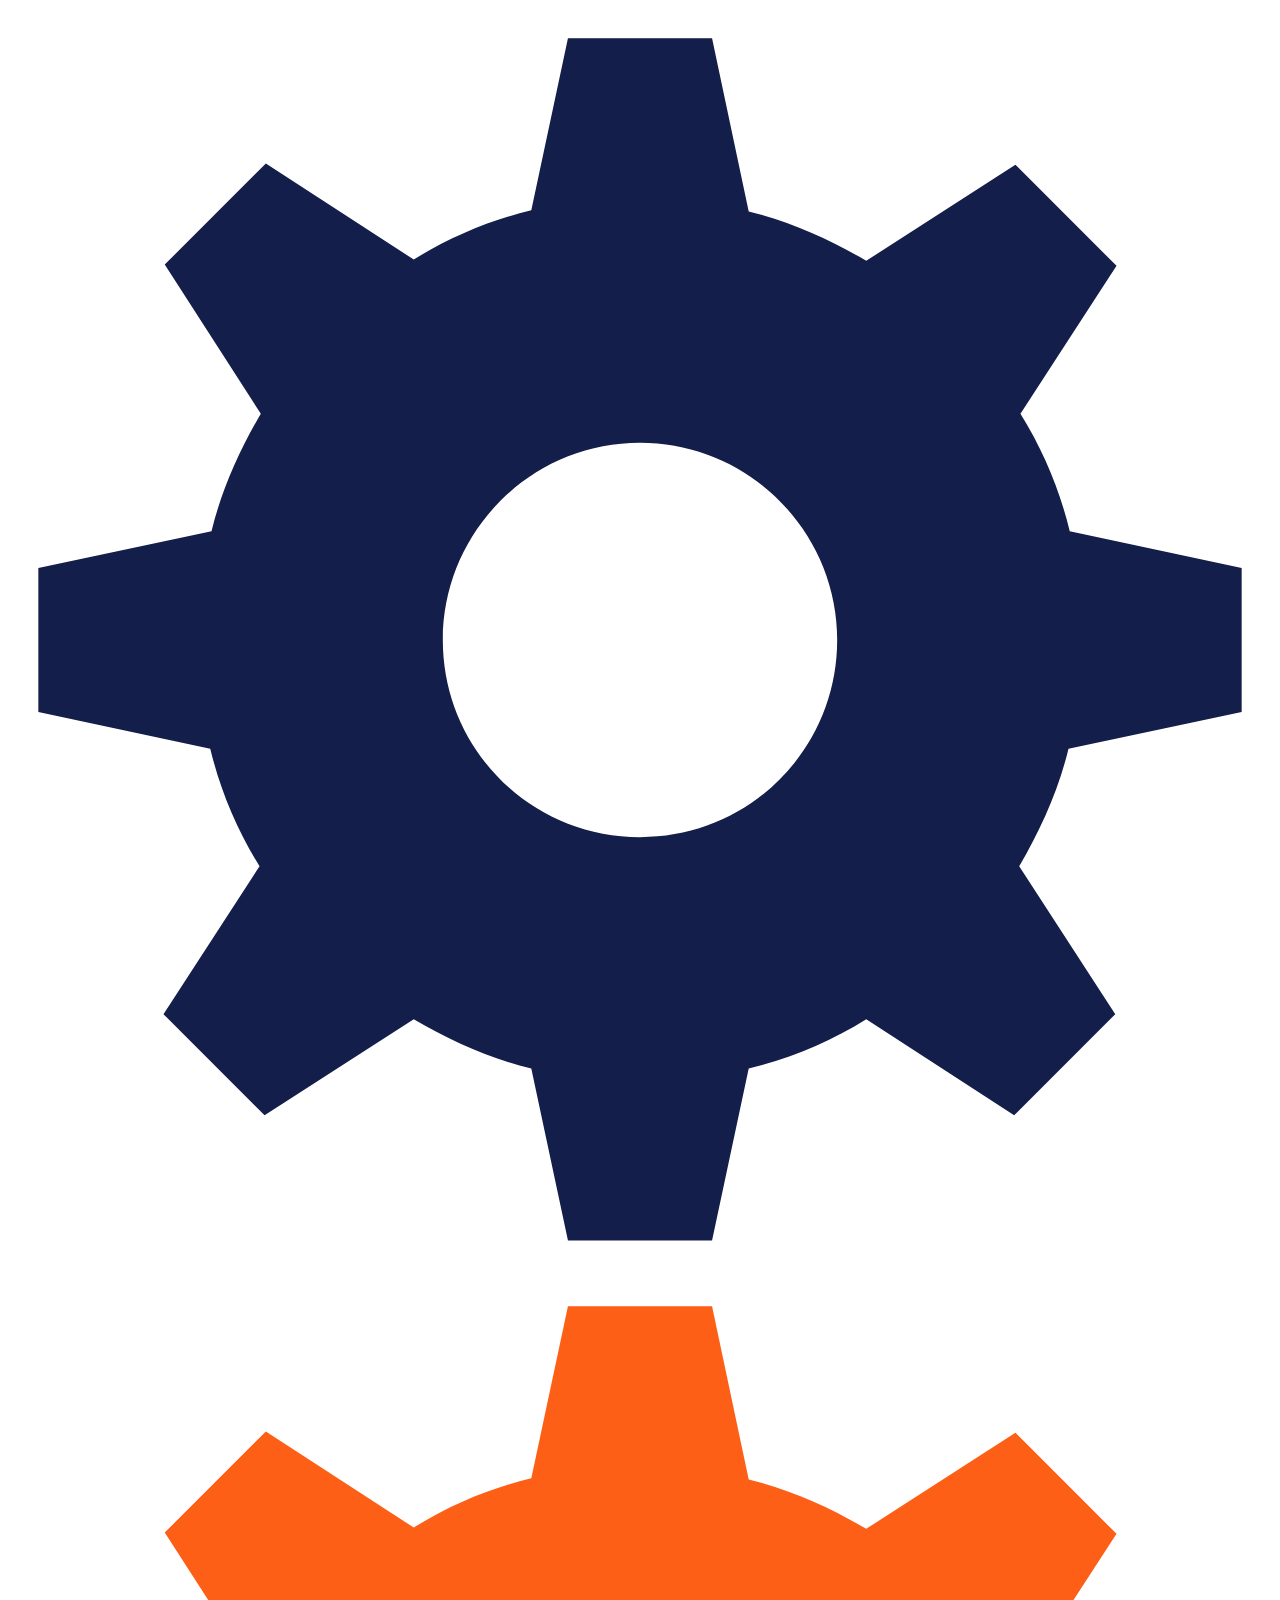
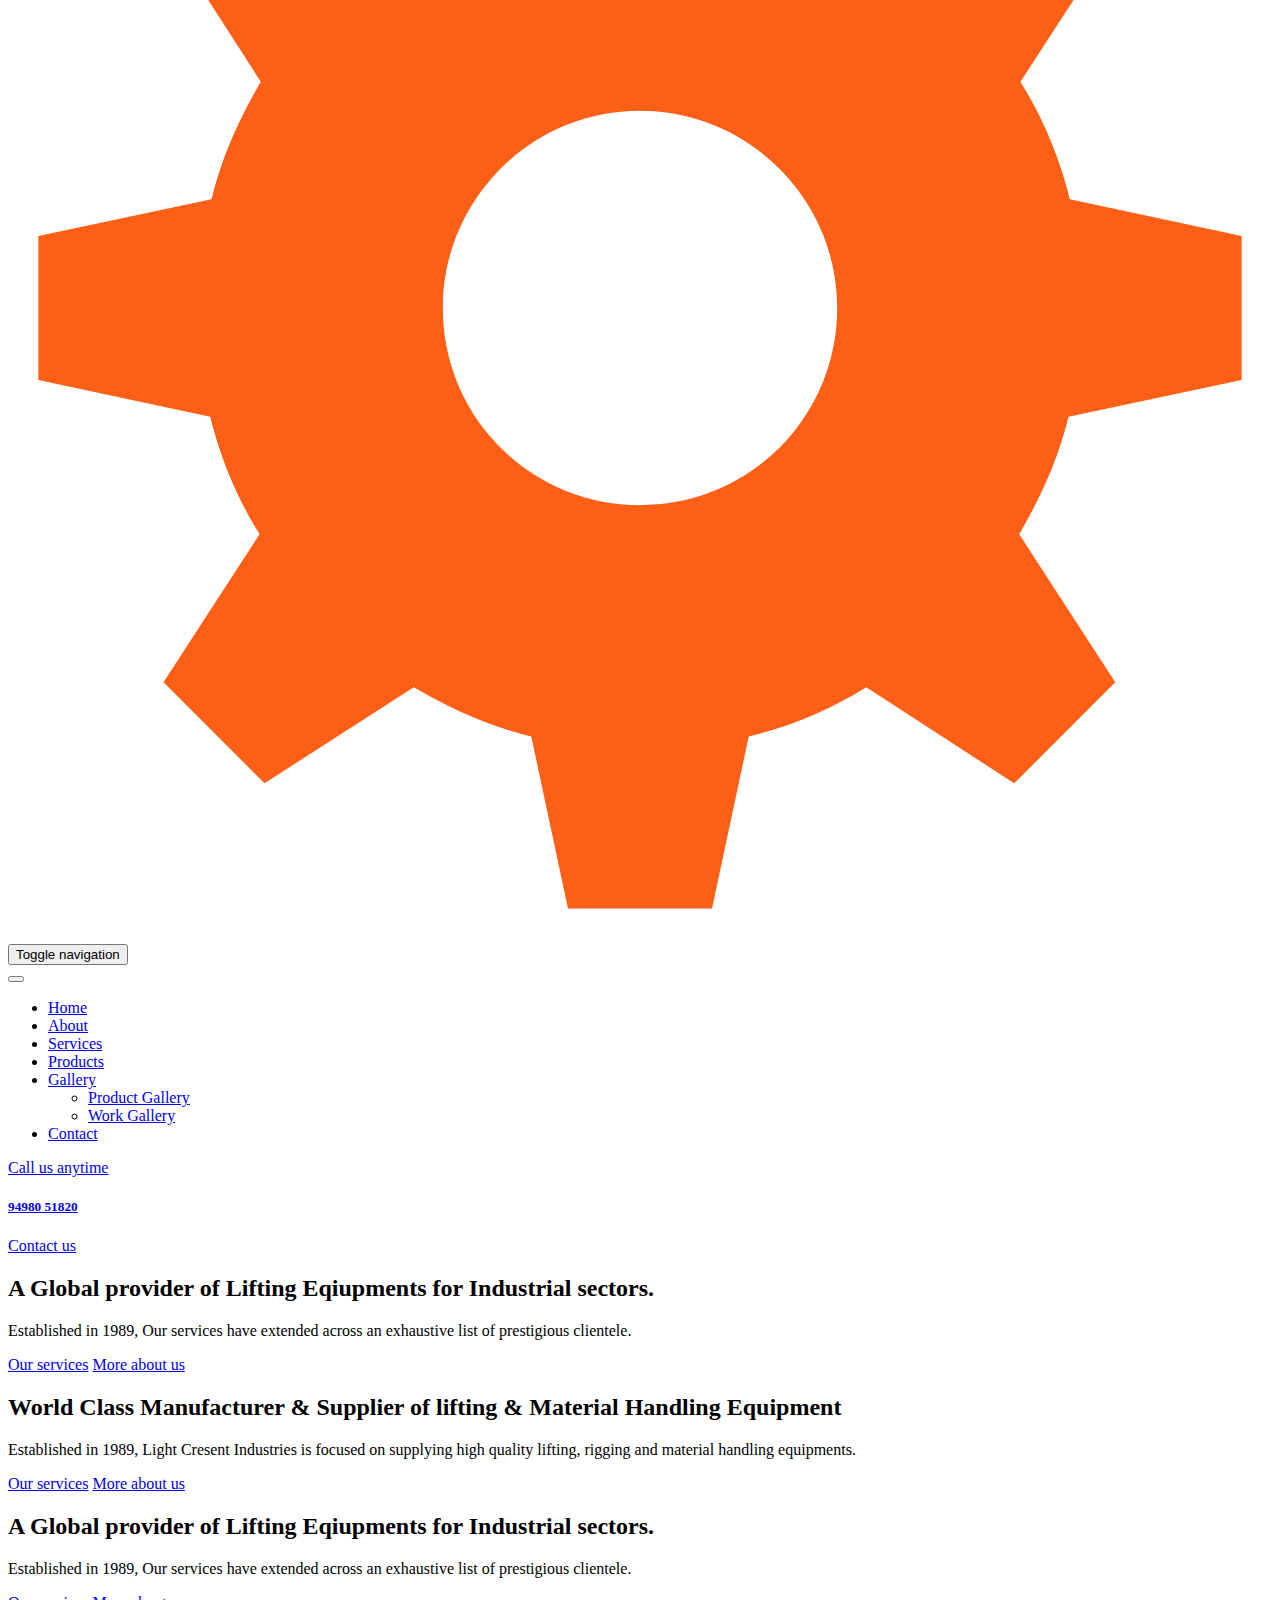
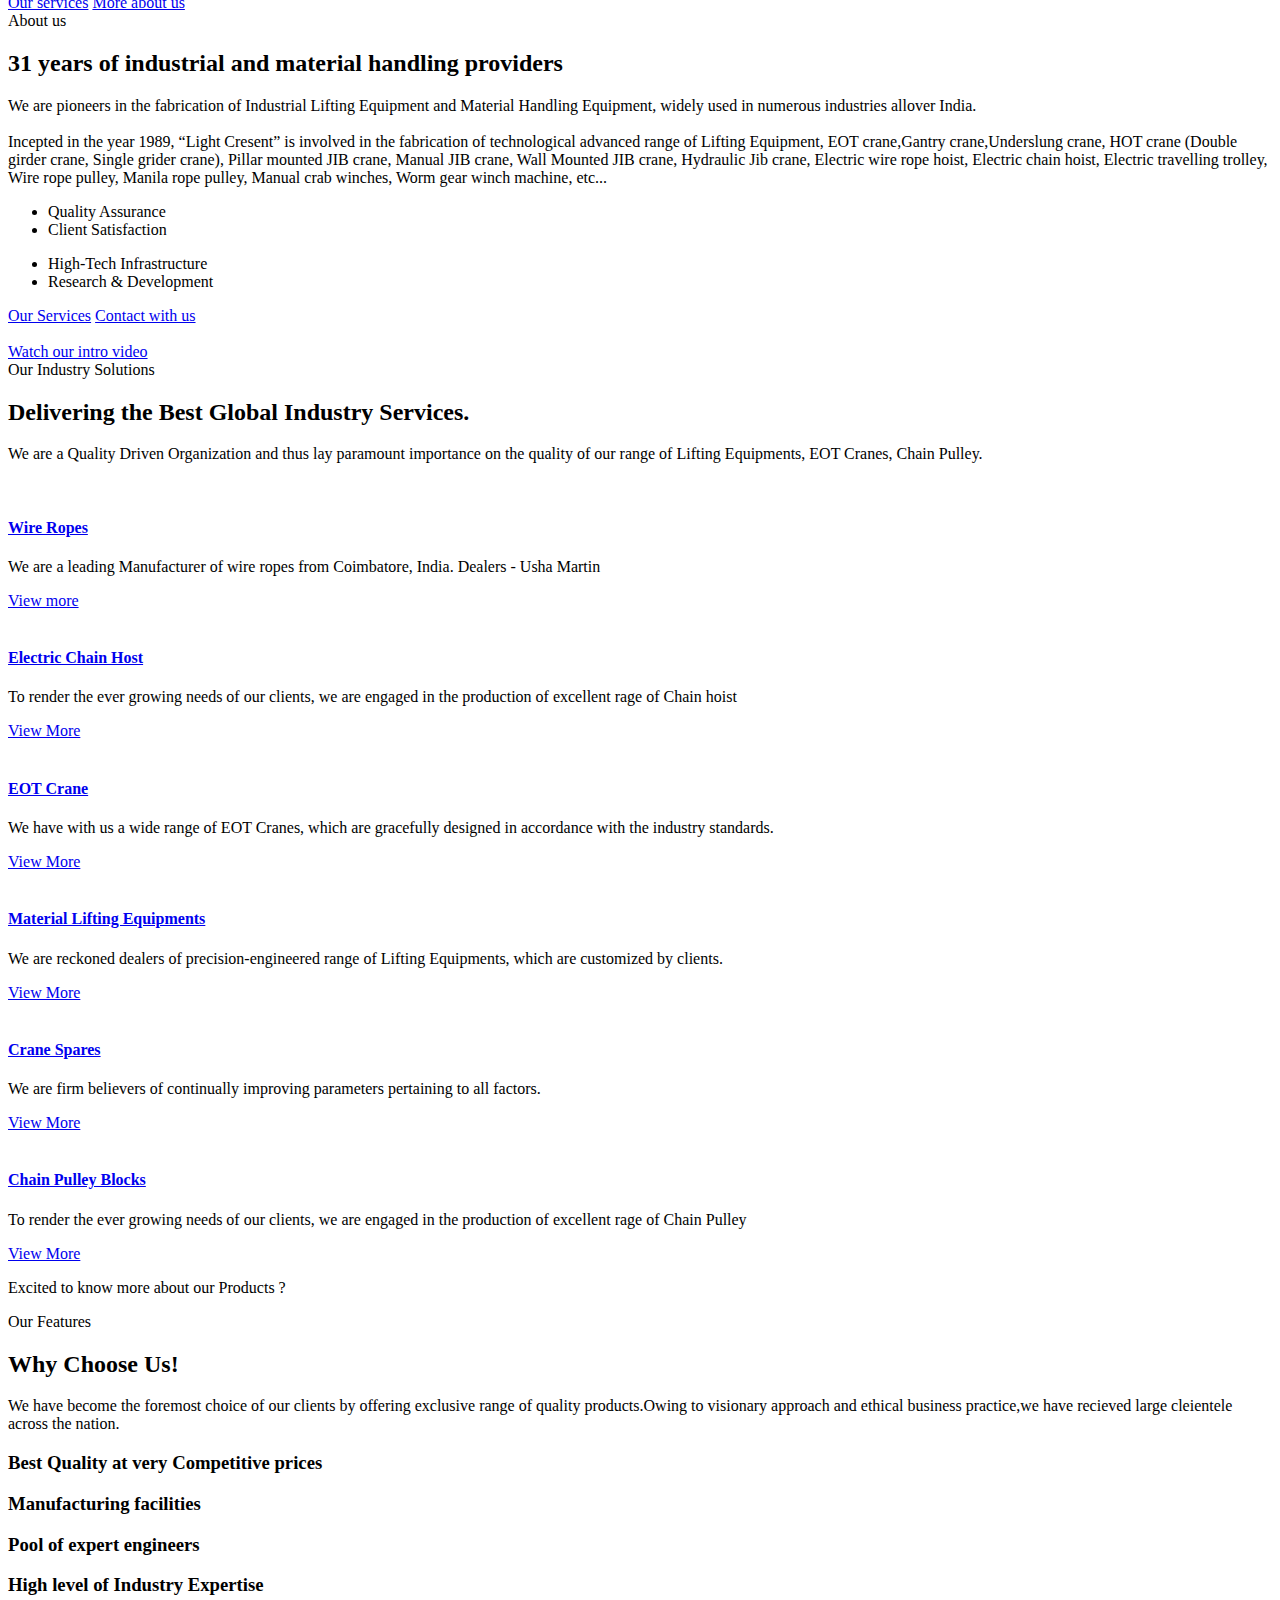
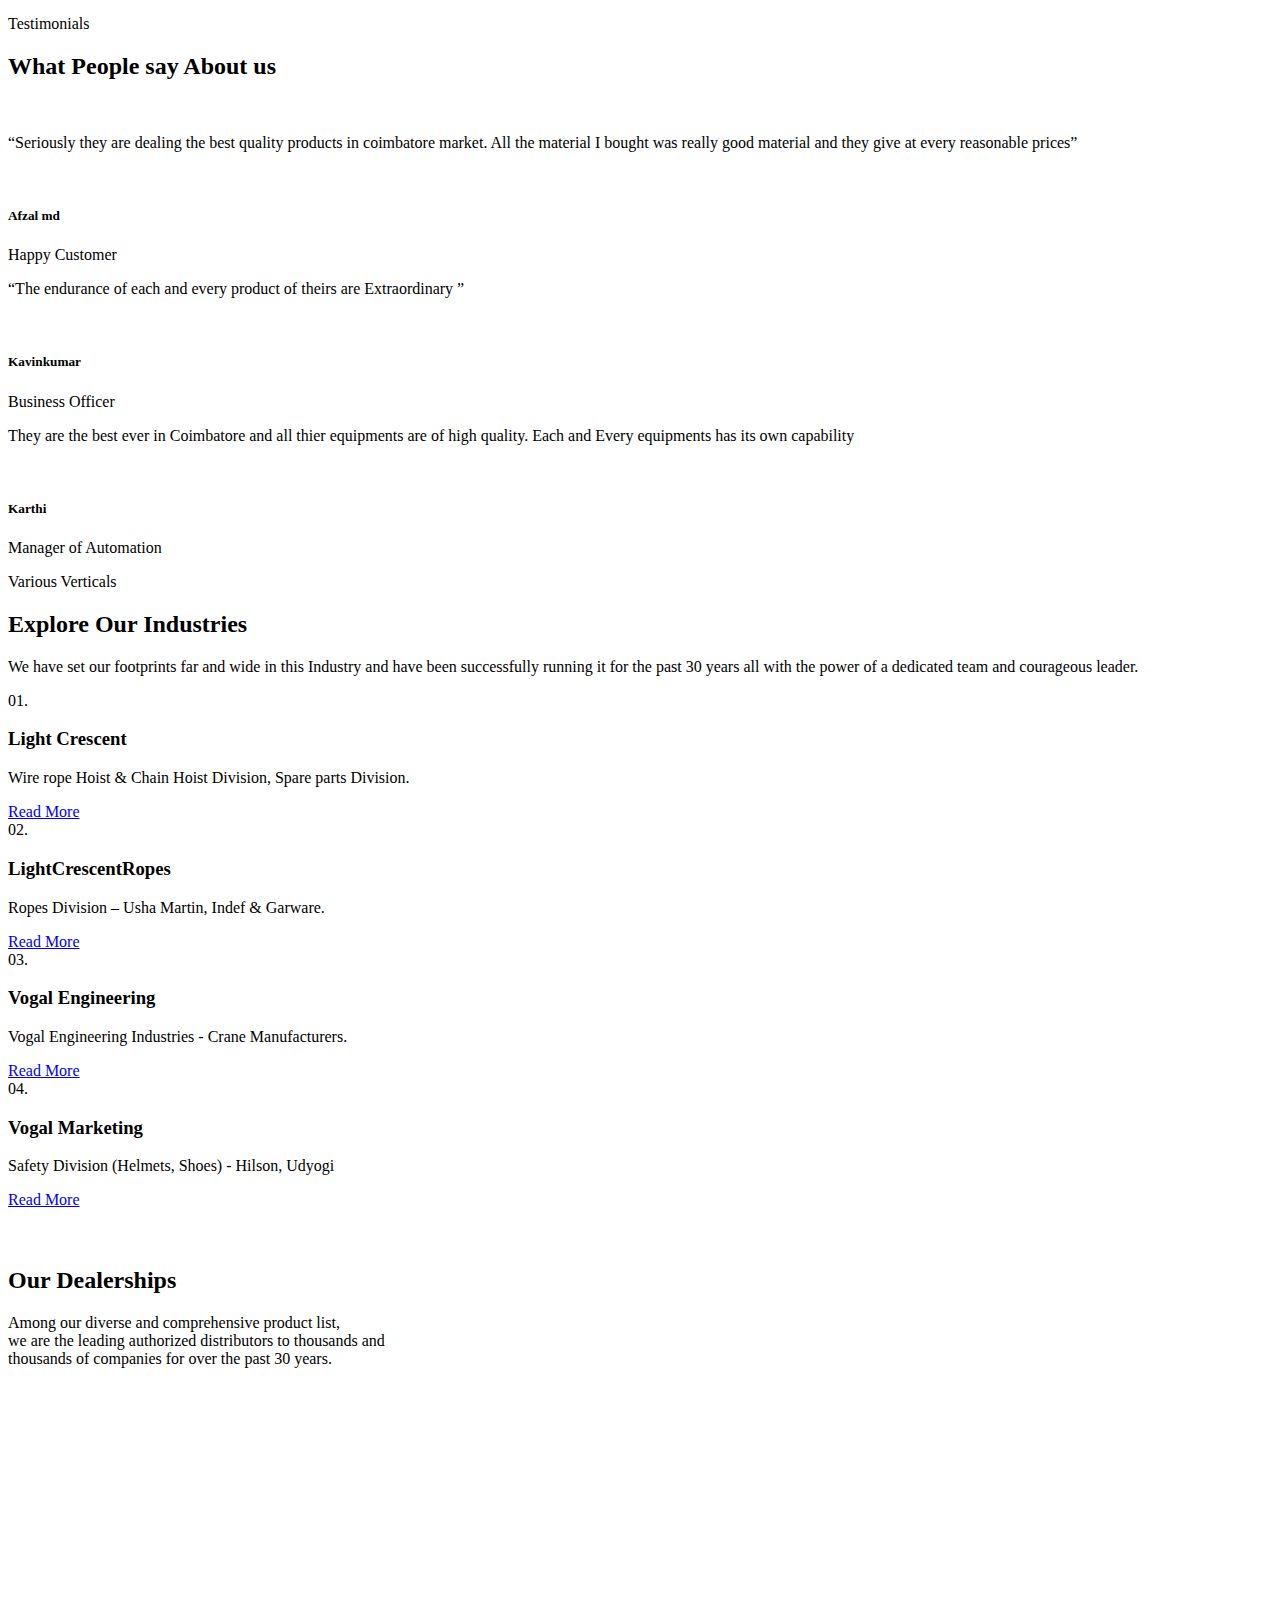
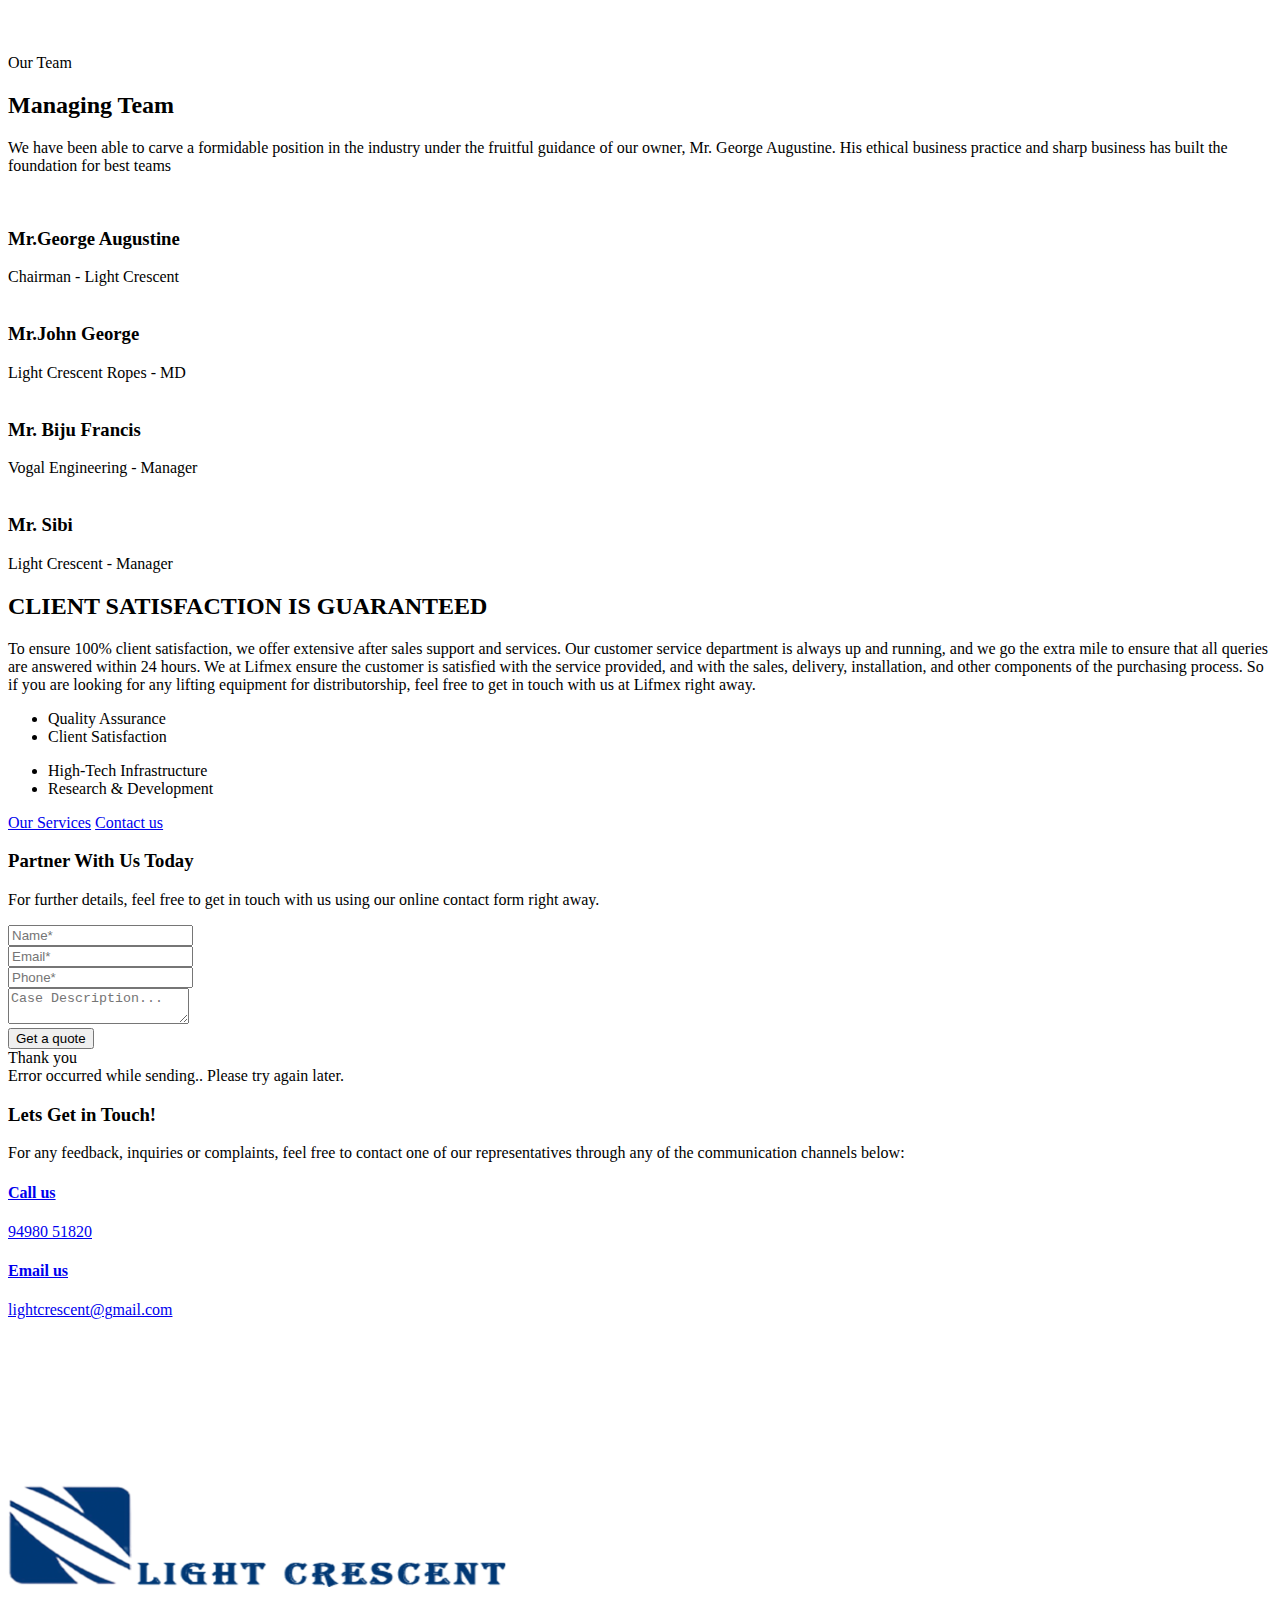
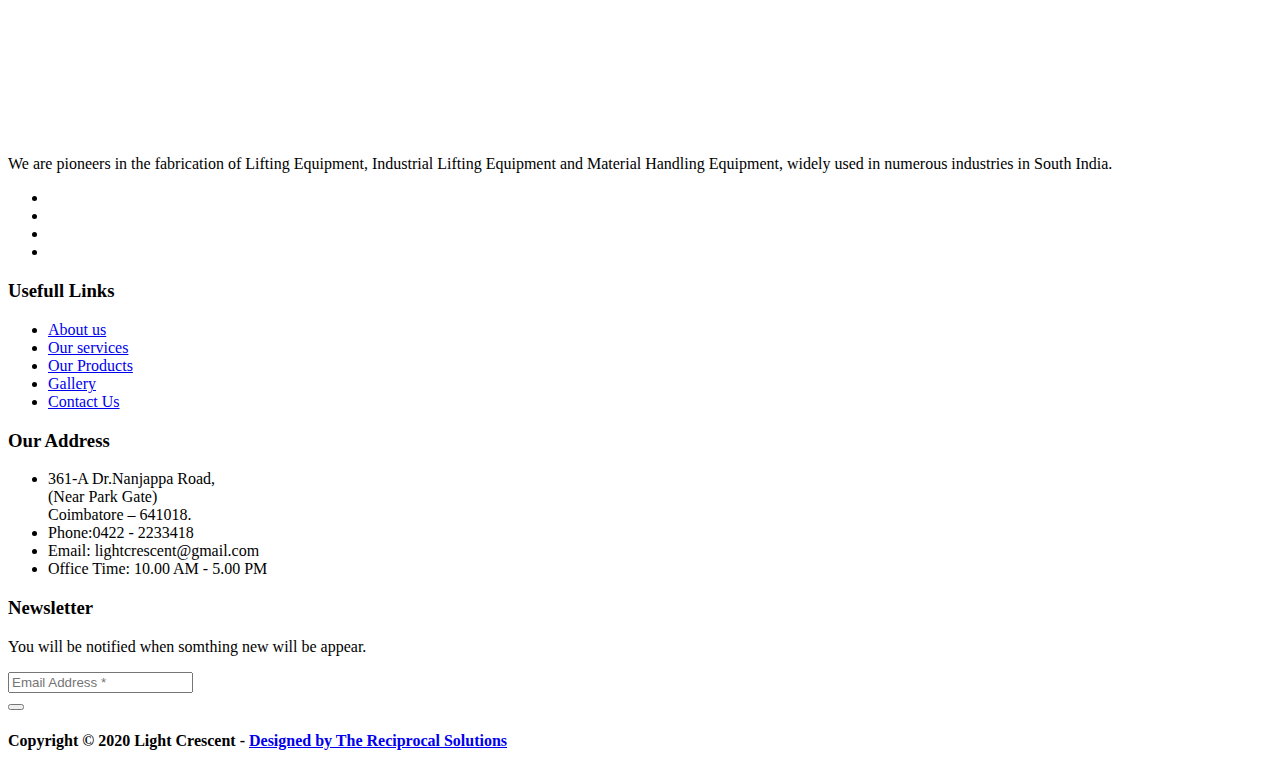
==== index.html @ 6d30d2ec "Update index.html" ====
<!DOCTYPE html>
<html lang="en">

<head>
    <meta charset="utf-8">
    <meta http-equiv="X-UA-Compatible" content="IE=edge">
        <title> Light Crescent - Material Lifting and Handling Equipments Manufacturing Company </title>
    <meta name="description" content=" Light Crescent - We are pioneers in the fabrication of Lifting Equipment, Industrial Lifting Equipment and Material Handling Equipment, widely used in numerous industries in Tamil Nadu, Kerala, Karnataka & Andhra Pradesh. Light Crescent, Light Crescent Ropes, Vogal Engineering, Vogal Marketing.">
    <meta name="keywords" content=" Light Crescent, Light Crescent Ropes, Vogal Engineering, Vogal Marketing
material lifting equipment					
material lifting equipment rental					
material lifting equipment manufacturers in india					
material lifting equipment in india					
material lifting equipment hire					
construction material lifting equipment					
material lifting machine					
construction material lifting equipment in coimbatore					
material handling equipment lifting devices					
material lifting tools					
lifting material handling equipment					
heavy material lifting equipment					
EOT Cranes, HOT Cranes, Gantry Cranes					
industrial lifting equipment					
industrial lifting equipment near me					
industrial lifting equipment rental					
portable industrial lifting equipment					
industrial weight lifting equipment					
					
material handling equipment manufacturers in coimbatore					
material handling equipment manufacturers in india					
material handling equipment manufacturers in tamilnadu					
material handling equipment coimbatore					
crane manufacturers in coimbatore					
crane manufacturers in tamilnadu					
crane manufacturers near me					
crane manufacturing company in india">
    <meta name="viewport" content="width=device-width, initial-scale=1">

    
    <link href="assets/css/themify-icons.css" rel="stylesheet">
    <link href="assets/css/flaticon.css" rel="stylesheet">
    <link href="assets/css/bootstrap.min.css" rel="stylesheet">
    <link href="assets/css/animate.css" rel="stylesheet">
    <link href="assets/css/owl.carousel.css" rel="stylesheet">
    <link href="assets/css/owl.theme.css" rel="stylesheet">
    <link href="assets/css/slick.css" rel="stylesheet">
    <link href="assets/css/slick-theme.css" rel="stylesheet">
    <link href="assets/css/swiper.min.css" rel="stylesheet">
    <link href="assets/css/odometer-theme-default.css" rel="stylesheet">
    <link href="assets/css/owl.transitions.css" rel="stylesheet">
    <link href="assets/css/jquery.fancybox.css" rel="stylesheet">
    <link href="assets/css/style.css" rel="stylesheet">

    <!-- HTML5 shim and Respond.js for IE8 support of HTML5 elements and media queries -->
    <!--[if lt IE 9]>
    <script src="https://oss.maxcdn.com/html5shiv/3.7.3/html5shiv.min.js"></script>
    <script src="https://oss.maxcdn.com/respond/1.4.2/respond.min.js"></script>
    <![endif]-->
    <script src="https://use.fontawesome.com/f318fd765e.js"></script>

    <script src="https://www.gstatic.com/firebasejs/7.19.1/firebase-app.js"></script>
    <script src="https://www.gstatic.com/firebasejs/7.19.1/firebase-database.js"></script>

</head>

<body>

    <!-- start page-wrapper -->
    <div class="page-wrapper">

        <!-- start preloader -->
        <div class="preloader">
            <div class="loader">
                <div class="gear two">
                    <svg viewbox="0 0 100 100" fill="#131e4a">
                        <path d="M97.6,55.7V44.3l-13.6-2.9c-0.8-3.3-2.1-6.4-3.9-9.3l7.6-11.7l-8-8L67.9,20c-2.9-1.7-6-3.1-9.3-3.9L55.7,2.4H44.3l-2.9,13.6      c-3.3,0.8-6.4,2.1-9.3,3.9l-11.7-7.6l-8,8L20,32.1c-1.7,2.9-3.1,6-3.9,9.3L2.4,44.3v11.4l13.6,2.9c0.8,3.3,2.1,6.4,3.9,9.3      l-7.6,11.7l8,8L32.1,80c2.9,1.7,6,3.1,9.3,3.9l2.9,13.6h11.4l2.9-13.6c3.3-0.8,6.4-2.1,9.3-3.9l11.7,7.6l8-8L80,67.9      c1.7-2.9,3.1-6,3.9-9.3L97.6,55.7z M50,65.6c-8.7,0-15.6-7-15.6-15.6s7-15.6,15.6-15.6s15.6,7,15.6,15.6S58.7,65.6,50,65.6z"></path>
                    </svg>
                </div>
                <div class="gear three">
                    <svg viewbox="0 0 100 100" fill="#fd5f17">
                        <path d="M97.6,55.7V44.3l-13.6-2.9c-0.8-3.3-2.1-6.4-3.9-9.3l7.6-11.7l-8-8L67.9,20c-2.9-1.7-6-3.1-9.3-3.9L55.7,2.4H44.3l-2.9,13.6      c-3.3,0.8-6.4,2.1-9.3,3.9l-11.7-7.6l-8,8L20,32.1c-1.7,2.9-3.1,6-3.9,9.3L2.4,44.3v11.4l13.6,2.9c0.8,3.3,2.1,6.4,3.9,9.3      l-7.6,11.7l8,8L32.1,80c2.9,1.7,6,3.1,9.3,3.9l2.9,13.6h11.4l2.9-13.6c3.3-0.8,6.4-2.1,9.3-3.9l11.7,7.6l8-8L80,67.9      c1.7-2.9,3.1-6,3.9-9.3L97.6,55.7z M50,65.6c-8.7,0-15.6-7-15.6-15.6s7-15.6,15.6-15.6s15.6,7,15.6,15.6S58.7,65.6,50,65.6z"></path>
                    </svg>
                </div>
            </div>
        </div>
        <!-- end preloader -->

        <!-- Start header -->
        <header id="header" class="site-header header-style-1">
            <nav class="navigation navbar navbar-default">
                <div class="container-fluid">
                    <div class="navbar-header">
                        <button type="button" class="open-btn">
                            <span class="sr-only">Toggle navigation</span>
                            <span class="icon-bar"></span>
                            <span class="icon-bar"></span>
                            <span class="icon-bar"></span>
                        </button>
                        <a class="navbar-brand logo-box" href="index.html">
                            <img src="assets/images/LIGHT_CRESCENT__1_-removebg-preview1.png" alt>
                        </a>
                        <div class="clearfix"></div>
                    </div>
                    <div id="navbar" class="navbar-collapse collapse navigation-holder">
                        <button class="close-navbar"><i class="ti-close"></i></button>
                        <ul class="nav navbar-nav">
                            <li class="menu-item-has-children">
                                <a href="index.html">Home</a>
                                <!--ul class="sub-menu">
                                    <li><a href="index-2.html">Home Default</a></li>
                                    <li><a href="index-3.html">Home style 2</a></li>
                                    <li><a href="index-4.html">Home style 3</a></li>
                                </ul-->
                            </li>
                            <li><a href="about.html">About</a></li>
                            <!--li class="menu-item-has-children">
                                <a href="#">Pages</a>
                                <ul class="sub-menu">
                                    <li><a href="about.html">About</a></li>
                                    <li><a href="contact.html">Contact</a></li>
                                    <li><a href="testimonials.html">Testimonials</a></li>
                                    <li><a href="testimonials-s2.html">Testimonials style 2</a></li>
                                    <li><a href="team.html">Team</a></li>
                                    <li><a href="faq.html">FAQ</a></li>
                                    <li><a href="404.html">404</a></li>
                                    <li><a href="shop.html">Shop</a></li>
                                    <li><a href="shop-single.html">Shop single</a></li>
                                </ul>
                            </li-->
                            <li class="menu-item-has-children">
                                <a href="services.html">Services</a>
                                <!--ul class="sub-menu">
                                    <li><a href="services.html">Services</a></li>
                                    <li><a href="services-s2.html">Services style 2</a></li>
                                    <li><a href="service-single.html">Mechanical Engineering</a></li>
                                    <li><a href="oil-gas.html">Oil And Gas</a></li>
                                    <li><a href="power-energy.html">Power And Energy</a></li>
                                    <li><a href="sanitary-plumbing.html">Sanitary & Plumbing</a></li>
                                    <li><a href="electrical-power.html">Electrical Power</a></li>
                                </ul-->
                            </li>
                            <li class="menu-item-has-children">
                                <a href="products.html">Products</a>
                                <!--ul class="sub-menu">
                                    <li><a href="portfolio.html">Projects</a></li>
                                    <li><a href="portfolio-s2.html">Projects style 2</a></li>
                                    <li><a href="project-single.html">Project single</a></li>
                                </ul-->
                            </li>
                            <li class="menu-item-has-children">
                                <a href="gallery.html">Gallery</a>
                                <ul class="sub-menu">
                                    <li><a href="gallery.html">Product Gallery</a></li>
                                    <li><a href="workgallery.html">Work Gallery</a></li>
                                </ul>
                            </li>
                            <!--li class="menu-item-has-children">
                                <a href="#">Blog</a>
                                <ul class="sub-menu">
                                    <li><a href="blog.html">Blog</a></li>
                                    <li><a href="blog-left-sidebar.html">Blog left sidebar</a></li>
                                    <li><a href="blog-fullwidth.html">Blog full width</a></li>
                                    <li class="menu-item-has-children">
                                        <a href="#Level3">Blog single</a>
                                        <ul class="sub-menu">
                                            <li><a href="blog-single.html">Blog single</a></li>
                                            <li><a href="blog-single-left-sidebar.html">Blog single left sidebar</a></li>
                                            <li><a href="blog-single-fullwidth.html">Blog single full width</a></li>
                                        </ul>
                                    </li>
                                </ul>
                            </li-->
                            <li><a href="contact.html">Contact</a></li>
                        </ul>
                    </div><!-- end of nav-collapse -->

                    <div class="search-contact">
                        <div class="header-search-area">
                            <div class="header-search-form">
                                <!--form class="form">
                                    <div>
                                        <input type="text" class="form-control" placeholder="Search here">
                                    </div>
                                    <button type="submit" class="btn"><i class="ti-search"></i></button>
                                </form-->
                            </div>
                            <div>
                                <!--button class="btn open-btn"><i class="ti-search"></i></button-->
                            </div>
                        </div>
                        <div class="contact">
                            <div class="call">
                                <a href="tel:9498051820">
                                <i class="fi flaticon-call"></i>
                                <p>Call us anytime</p>
                                <h5>94980 51820</h5></a>
                            </div>
                            <a href="contact.html" class="theme-btn">Contact us</a>
                        </div>
                    </div>
                </div><!-- end of container -->
            </nav>
        </header>
        <!-- end of header -->


        <!-- start of hero -->
        <section class="hero-slider hero-style-1">
            <div class="swiper-container">
                <div class="swiper-wrapper">
			 <div class="swiper-slide">
                        <div class="slide-inner slide-bg-image" data-background="images/bgm3.png">
                            <div class="container">
                                <div data-swiper-parallax="300" class="slide-title">
                                   <h2>A Global provider of Lifting Eqiupments for Industrial sectors. </h2>
                                </div>
                                <div data-swiper-parallax="400" class="slide-text">
                                    <p>Established in 1989, Our services have extended across an exhaustive list of prestigious clientele.</p>
                                </div>
                                <div class="clearfix"></div>
                                <div data-swiper-parallax="500" class="slide-btns">
                                    <a href="products.html" class="theme-btn">Our services</a> 
                                    <a href="about.html" class="theme-btn-s2">More about us</a> 
                                </div>
                            </div>
                        </div> <!-- end slide-inner --> 
                    </div> <!-- end swiper-slide -->
               
                    <div class="swiper-slide">
                        <div class="slide-inner slide-bg-image" data-background="images/bgm1.jpg">
                            <div class="container">
                                <div data-swiper-parallax="300" class="slide-title">
                                    <h2> World Class Manufacturer & Supplier of lifting & Material Handling Equipment</h2>
                                </div>
                                <div data-swiper-parallax="400" class="slide-text">
                                    <p>Established in 1989, Light Cresent Industries is focused on supplying high quality lifting, rigging and material handling equipments.</p>
                                </div>
                                <div class="clearfix"></div>
                                <div data-swiper-parallax="500" class="slide-btns">
                                    <a href="products.html" class="theme-btn">Our services</a> 
                                    <a href="about.html" class="theme-btn-s2">More about us</a> 
                                </div>
                            </div>
                        </div> <!-- end slide-inner --> 
                    </div> <!-- end swiper-slide -->

                    <div class="swiper-slide">
                        <div class="slide-inner slide-bg-image" data-background="images/bgm2.jpg">
                            <div class="container">
                                <div data-swiper-parallax="300" class="slide-title">
                                   <h2>A Global provider of Lifting Eqiupments for Industrial sectors. </h2>
                                </div>
                                <div data-swiper-parallax="400" class="slide-text">
                                    <p>Established in 1989, Our services have extended across an exhaustive list of prestigious clientele.</p>
                                </div>
                                <div class="clearfix"></div>
                                <div data-swiper-parallax="500" class="slide-btns">
                                    <a href="products.html" class="theme-btn">Our services</a> 
                                    <a href="about.html" class="theme-btn-s2">More about us</a> 
                                </div>
                            </div>
                        </div> <!-- end slide-inner --> 
                    </div> <!-- end swiper-slide -->
                </div>
                <!-- end swiper-wrapper -->

                <!-- swipper controls -->
                <div class="swiper-pagination"></div>
                <div class="swiper-button-next"></div>
                <div class="swiper-button-prev"></div>
            </div>
        </section>
        <!-- end of hero slider -->
<a href="tel:+91 94980 51820" class="float1" target="_blank">
            <i class="fa fa-phone my-float1"></i>
            </a>
      
        <a href="https://api.whatsapp.com/send?phone=+91 94980 51820&text=Hello Light Crescent" class="float" target="_blank">
        <i class="fa fa-whatsapp my-float"></i>
        </a> 

        <!-- start about-us-section -->
        <section class="about-us-section section-padding">
            <div class="container">
                <div class="row">
                    <div class="col col-md-6">
                        <div class="section-title">
                            <span>About us</span>
                            <h2>31 years of industrial and material handling providers</h2>
                        </div>
                        <div class="details">
                            <p>We are pioneers in the fabrication of Industrial Lifting Equipment and Material Handling Equipment, widely used in numerous industries allover India.
                              <br>
                                <br> Incepted in the year 1989, “Light Cresent” is involved in the fabrication of technological advanced range of Lifting Equipment, EOT crane,Gantry crane,Underslung crane, HOT crane (Double girder crane, Single grider crane), Pillar mounted JIB crane, Manual JIB crane, Wall Mounted JIB crane, Hydraulic Jib crane, Electric wire rope hoist, Electric chain hoist, Electric travelling trolley, Wire rope pulley, Manila rope pulley, Manual crab winches, Worm gear winch machine, etc...</p>
                            <div class="clearfix">
                                <ul>
                                    <li><i class="ti-check"></i> Quality Assurance</li>
                                    <li><i class="ti-check"></i> Client Satisfaction</li>
                                </ul>
                                <ul>
                                    <li><i class="ti-check"></i> High-Tech Infrastructure</li>
                                    <li><i class="ti-check"></i> Research & Development</li>
                                </ul>
                            </div>
                            <div class="btns">
                                <a href="services.html" class="theme-btn">Our Services</a>
                                <a href="contact.html" class="theme-btn-s3">Contact with us</a>
                            </div>
                        </div>
                    </div>
                    <div class="col col-md-6">
                        <div class="right-col">
                            <div class="img-holder">
                                <img src="./images/lgl.png" alt>
                            </div>
                            <div class="video-holder">
                                <a href="https://www.youtube.com/embed/HUA_Wwvb48s?autoplay=1" class="hero-video-btn video-btn"  data-type="iframe" tabindex="0"><i class="fi flaticon-play-button"></i>Watch our intro video</a> 
                            </div>
                        </div> 
                    </div>
                </div>
            </div> <!-- end container -->
        </section>
        <!-- end about-us-section -->


        <!-- start service-section -->
        <section class="service-section section-padding">
            <div class="container">
                <div class="row">
                    <div class="col col-md-6">
                        <div class="section-title-s2">
                            <span>Our Industry Solutions</span>
                            <h2>Delivering the Best Global Industry Services.</h2>
                        </div>
                    </div>
                    <div class="col col-md-6">
                        <div class="title-text">
                            <p>We are a Quality Driven Organization and thus lay paramount importance on the quality of our range of Lifting Equipments, EOT Cranes, Chain Pulley. </p>
                        </div>
                    </div>
                </div>
                <div class="row">
                    <div class="col col-xs-12">
                        <div class="service-grids clearfix">
                            <div class="grid">
                                <i class=""><img src="https://drive.google.com/thumbnail?id=1CyJNK19x6ehh3z7O97wK3bA8VDSiX4_o" alt=""></i>
                                <h4><a href="#">Wire Ropes</a></h4>
                                <p> We are a leading Manufacturer of wire ropes from Coimbatore, India. Dealers - Usha Martin </p>
                                <a href="products.html" class="read-more">View more <i class="fi flaticon-next"></i></a>
                            </div>
                            <div class="grid">
                                <i class=""><img src="https://drive.google.com/thumbnail?id=12OJdZ-VrgwDJTJjHghykzNMUzeFa1uSG" alt=""></i>
                                <h4><a href="#">Electric Chain Host</a></h4>
                                <p> To render the ever growing needs of our clients, we are engaged in the production of excellent rage of Chain hoist </p>
                                <a href="products.html" class="read-more">View More <i class="fi flaticon-next"></i></a>
                            </div>
                            <div class="grid">
                                <i class=""><img src="https://drive.google.com/thumbnail?id=1tgKV4ZHBqIu49XqDCH464c3s6Ydzsvdx" alt=""></i>
                                <h4><a href="#">EOT Crane</a></h4>
                                <p>We have with us a wide range of EOT Cranes, which are gracefully designed in accordance with the industry standards.  </p>
                                <a href="products.html" class="read-more">View More <i class="fi flaticon-next"></i></a>
                            </div>
                            <div class="grid">
                                <i class=""><img src="https://drive.google.com/thumbnail?id=1c2AefoM7ew0f8Ueq9c86VVo-AXApEJXd" alt=""></i>
                                <h4><a href="#">Material Lifting Equipments</a></h4>
                                <p> We are reckoned dealers of precision-engineered range of Lifting Equipments, which are customized by clients. </p>
                                <a href="products.html" class="read-more">View More <i class="fi flaticon-next"></i></a>
                            </div>
                            <div class="grid">
                                <i class=""><img src="https://drive.google.com/thumbnail?id=1qgvFODiXeYVmTg92OY2_qtThPPXXrzlH" alt=""></i>
                                <h4><a href="#">Crane Spares</a></h4>
                                <p> We are firm believers of continually improving parameters pertaining to all factors. </p>
                                <a href="products.html" class="read-more">View More <i class="fi flaticon-next"></i></a>
                            </div>
                            <div class="grid">
                                <i class=""><img src="https://drive.google.com/thumbnail?id=18iCml3Gdto32uxhdfK5UR-7sQRPJHk2r" alt=""></i>
                                <h4><a href="#">Chain Pulley Blocks</a></h4>
                                <p> To render the ever growing needs of our clients, we are engaged in the production of excellent rage of Chain Pulley</p>
                                <a href="products.html" class="read-more">View More <i class="fi flaticon-next"></i></a>
                            </div>
                        </div>
                        <div class="view-all">
                            <p>Excited to know more about our Products ?<span>&nbsp;</span><a href="products.html" class="theme-btn" style="color: white; text-decoration: none;">All Services</a></p>
                        </div>
                    </div>
                </div>
            </div> <!-- end container -->
        </section>
        <!-- end service-section -->


        <!-- start why-choose-section -->
        <section class="why-choose-section section-padding">
            <div class="container">
                <div class="row">
                    <div class="col col-lg-6 col-lg-offset-3 col-md-8 col-md-offset-2">
                        <div class="section-title-s3">
                            <span>Our Features</span>
                            <h2>Why Choose Us!</h2>
                            <p>We have become the foremost choice of our clients by offering exclusive range of quality products.Owing to visionary approach and ethical business practice,we have recieved large cleientele across the nation.
                                  </p>
                        </div>
                    </div>
                </div>
                <div class="row">
                    <div class="col col-xs-12">
                        <div class="why-choose-grids clearfix">
                            <div class="grid">
                                <i class="fi flaticon-network-1"></i>
                                <h3>Best Quality at very Competitive prices</h3>
                              
                            </div>
                            <div class="grid">
                                <i class="fi flaticon-circular-label-with-certified-stamp"></i>
                                <h3>Manufacturing facilities</h3>
                            
                            </div>
                            <div class="grid">
                                <i class="fi flaticon-chip"></i>
                                <h3>Pool of expert engineers</h3>
                                
                            </div>
                            <div class="grid">
                                <i class="fi flaticon-24-hours"></i>
                                <h3>High level of Industry Expertise</h3>
                                
                            </div>
                        </div>
                    </div>
                </div>
            </div> <!-- end container -->
        </section>
        <!-- end why-choose-section -->


        <!-- start testimonials-section -->
        <section class="testimonials-section">
            <div class="container">
                <div class="row">
                    <div class="col col-lg-6 col-lg-offset-3">
                        <div class="section-title-s4">
                            <span>Testimonials</span>
                            <h2>What People say About us</h2>
                        </div>
                    </div>
                </div>
                <div class="row">
                    <div class="col col-md-4">
                        <div class="testimonial-left-img-holder">
                                        <img src="assets/images/testimonials/salesman.png" alt>
                        </div>
                    </div>
                    <div class="col col-md-8">
                        <div class="testimonial-grids testimonial-slider clearfix">
                            <div class="grid">
                                <div class="quote">
                                    <i class="fi flaticon-quote"></i>
                                    <p>“Seriously they are dealing the best quality products in coimbatore market.  All the material I bought was really good material and they give at every reasonable prices”</p>
                                </div>
                                <div class="client-info">
                                    <div class="img-holder">
                                        <img src="assets/images/testimonials/m1.jpg" alt>
                                    </div>
                                    <div class="details">
                                        <h5>Afzal md</h5>
                                        <p>Happy Customer</p>
                                    </div>
                                </div>
                            </div>
                            <div class="grid">
                                <div class="quote">
                                    <i class="fi flaticon-quote"></i>
                                    <p>“The endurance of each and every product of theirs are Extraordinary ”</p>
                                </div>
                                <div class="client-info">
                                    <div class="img-holder">
                                        <img src="assets/images/testimonials/m1.jpg" alt>
                                    </div>
                                    <div class="details">
                                        <h5>Kavinkumar</h5>
                                        <p>Business Officer</p>
                                    </div>
                                </div>
                            </div>
                            <div class="grid">
                                <div class="quote">
                                    <i class="fi flaticon-quote"></i>
                                    <p>They are the best ever in Coimbatore and all thier equipments are of high quality. Each and Every equipments has its own capability  </p>
                                </div>
                                <div class="client-info">
                                    <div class="img-holder">
                                        <img src="assets/images/testimonials/m1.jpg" alt>
                                    </div>
                                    <div class="details">
                                        <h5>Karthi</h5>
                                        <p>Manager of Automation</p>
                                    </div>
                                </div>
                            </div>
                        </div>
                    </div>
                </div>
            </div> <!-- end container -->
        </section>
        <!-- end testimonials-section -->


        <!-- start featured-project-section -->
        <section class="featured-project-section section-padding">
            <div class="container">
                <div class="row">
                    <div class="col col-lg-6 col-lg-offset-3 col-md-8 col-md-offset-2">
                        <div class="section-title-s5">
                            <span>Various Verticals</span>
                            <h2>Explore Our Industries</h2>
                            <p>We have set our footprints far and wide in this Industry and have been successfully running it for the past 30 years all with the power of a dedicated team and courageous leader.</p>
                        </div>
                    </div>
                </div>
            </div>
            <div class="content-area">
                <div class="project-grids clearfix">
                    <div class="grid">
                        <div class="overlay">
                            <span class="count">01.</span>
                            <h3>Light Crescent</h3>
                            <p>Wire rope Hoist &amp; Chain Hoist Division, Spare parts Division.</p>
                            <a href="about.html" class="theme-btn">Read More</a>
                        </div>
                    </div>
                    <div class="grid">
                        <div class="overlay">
                            <span class="count">02.</span>
                            <h3>LightCrescentRopes</h3>
                            <p>Ropes Division – Usha Martin, Indef &amp; Garware.</p>
                            <a href="about.html" class="theme-btn">Read More</a>
                        </div>
                    </div>
                    <div class="grid">
                        <div class="overlay">
                            <span class="count">03.</span>
                            <h3>Vogal Engineering</h3>
                            <p>Vogal Engineering Industries - Crane Manufacturers. </p>
                            <a href="about.html" class="theme-btn">Read More</a>
                        </div>
                    </div>
                    <div class="grid">
                        <div class="overlay">
                            <span class="count">04.</span>
                            <h3>Vogal Marketing</h3>
                            <p>Safety Division (Helmets, Shoes) - Hilson, Udyogi</p>
                            <a href="about.html" class="theme-btn">Read More</a>
                        </div>
                    </div>
                </div>
            </div>
        </section>
        <!-- end featured-project-section -->


        <!-- start partners-section -->
        <section class="partners-section">
            <h2 class="section-title-s5"></h2>
            <div class="section-title-s5">
                <span></span><br>
                <h2>Our Dealerships</h2>
                <p>Among our diverse and comprehensive product list, <br>we are the leading authorized distributors to thousands and<br> thousands of companies for over the past 30 years.</p>
            </div>
            <div class="container">
                <div class="row">
                    <div class="col col-xs-12">
                        <div class="partner-grids partners-slider">
                            <div class="grid">
                                <img src="images/dealer logo/carl.jpg" alt>
                            </div>
                            <div class="grid">
                                <img src="images/dealer logo/usha.png" alt>
                            </div>
                            <div class="grid">
                                <img src="images/dealer logo/hillson.png" alt>
                            </div>
                            <div class="grid">
                                <img src="images/dealer logo/ved.png" alt>
                            </div>
                            <div class="grid">
                                <img src="images/dealer logo/crosby.png" alt>
                            </div>
                            <div class="grid">
                                <img src="images/dealer logo/indef.png" alt>
                            </div>
                            <div class="grid">
                                <img src="images/dealer logo/yoke.jpg" alt>
                            </div>
                            <div class="grid">
                                <img src="images/dealer logo/uyd.png" alt>
                            </div> 
                            <div class="grid">
                                <img src="images/dealer logo/trd.png" alt>
                            </div>
                            <div class="grid">
                                <img src="images/dealer logo/garware.jpg" alt>
                            </div>
                            <div class="grid">
                                <img src="images/dealer logo/safe.png" alt>
                            </div>
                            <div class="grid">
                                <img src="images/dealer logo/pethe.png" alt>
                            </div>
                          <div class="grid">
                                <img src="images/dealer logo/speed.png" alt>
                            </div>
				<div class="grid">
                                <img src="images/dealer logo/ind.png" alt>
                            </div>
				<div class="grid">
                                <img src="images/dealer logo/ssd.png" alt>
                            </div>
                        </div>
                    </div>
                </div>
            </div> <!-- end container -->
        </section>
        <!-- end partners-section -->


        <!-- start fun-fact-section -->
        <!--section class="fun-fact-section">
            <div class="container">
                <div class="row">
                    <div class="col col-xs-12">
                        <div class="fun-fact-grids clearfix">
                            <div class="grid">
                                <div class="info">
                                    <i class="fi flaticon-worker"></i>
                                    <h3><span class="odometer" data-count="1200">00</span></h3>
                                    <p>Employed</p>
                                </div>
                            </div>
                            <div class="grid">
                                <div class="info">
                                    <i class="fi flaticon-engineer"></i>
                                    <h3><span class="odometer" data-count="1500">00</span></h3>
                                    <p>Project Completed</p>
                                </div>
                            </div>
                            <div class="grid">
                                <div class="info">
                                    <i class="fi flaticon-trophy"></i>
                                    <h3><span class="odometer" data-count="25">00</span>+</h3>
                                    <p>Award Won</p>
                                </div>
                            </div>
                            <div class="grid">
                                <div class="info">
                                    <i class="fi flaticon-like-1"></i>
                                    <h3><span class="odometer" data-count="100">00</span>%</h3>
                                    <p>Satisfied customers</p>
                                </div>
                            </div>
                        </div>
                    </div>
                </div>
            </div> end container 
        </section>  end fun-fact-section -->


        <!-- start team-section -->
        <section class="team-section section-padding">
            <div class="container">
                <div class="row">
                    <div class="col col-lg-6 col-lg-offset-3 col-md-8 col-md-offset-2">
                        <div class="section-title-s5">
                            <span>Our Team</span>
                            <h2>Managing Team</h2>
                            <p>We have been able to carve a formidable position in the industry under the fruitful guidance of our owner, Mr. George Augustine. His ethical business practice and sharp business has built the foundation for best teams</p>
                        </div>
                    </div>
                </div>
                <div class="row">
                    <div class="col col-xs-12">
                        <div class="team-grids">
                            <div class="grid">
                                <div class="img-social">
                                    <div class="img-holder">
                                        <img src="images/team/1.jpg" alt>
                                    </div>
                                   
                                </div>
                                <div class="details">
                                    <h3>Mr.George Augustine</h3>
                                    <span>Chairman - Light Crescent</span>
                                </div>
                            </div>
                            <div class="grid">
                                <div class="img-social">
                                    <div class="img-holder">
                                        <img src="images/team/2.jpg" alt>
                                    </div>
                                   
                                </div>
                                <div class="details">
                                    <h3>Mr.John George</h3>
                                    <span>Light Crescent Ropes - MD</span>
                                </div>
                            </div>
                            <div class="grid">
                                <div class="img-social">
                                    <div class="img-holder">
                                        <img src="images/team/3.JPG" alt>
                                    </div>
                                   
                                </div>
                                <div class="details">
                                    <h3>Mr. Biju Francis</h3>
                                    <span>Vogal Engineering - Manager</span>
                                </div>
                            </div>
                            <div class="grid">
                                <div class="img-social">
                                    <div class="img-holder">
                                        <img src="images/team/4.JPG"" alt>
                                    </div>
                                    
                                </div>
                                <div class="details">
                                    <h3>Mr. Sibi</h3>
                                    <span>Light Crescent - Manager</span>
                                </div>
                            </div>
                        </div>
                    </div>
                </div>
            </div> <!-- end container -->
        </section>
        <!-- end team-section -->


        <!-- start quote-section -->
        <section class="quote-section">
            <div class="content-area clearfix">
                <div class="left-col">
                    <h2>CLIENT SATISFACTION IS GUARANTEED</h2>
                    <div class="details">
                        <p>To ensure 100% client satisfaction, we offer extensive after sales support and services. Our customer service department is always up and running, and we go the extra mile to ensure that all queries are answered within 24 hours. We at Lifmex ensure the customer is satisfied with the service provided, and with the sales, delivery, installation, and other components of the purchasing process. So if you are looking for any lifting equipment for distributorship, feel free to get in touch with us at Lifmex right away. </p>
                        <div class="clearfix">
                            <ul>
                                <li><i class="ti-check"></i> Quality Assurance</li>
                                <li><i class="ti-check"></i> Client Satisfaction</li>
                            </ul>
                            <ul>
                                <li><i class="ti-check"></i> High-Tech Infrastructure</li>
                                <li><i class="ti-check"></i> Research & Development</li>
                            </ul>
                        </div>
                        <div class="btns">
                            <a href="services.html" class="theme-btn">Our Services</a>
                            <a href="contact.html" class="theme-btn-s3">Contact us</a>
                        </div>
                    </div>
                </div>
                <div class="right-col">
                    <div class="quote-area">
                        <h3>Partner With Us Today</h3>
                        <p>For further details, feel free to get in touch with us using our online contact form right away.</p>
                        <form method="post" class="contact-validation-active" id="contact-quote-form">
                            <div>
                                <input type="text" class="form-control" name="name" id="name" placeholder="Name*">
                            </div>
                            <div>
                                <input type="email" class="form-control" name="email" id="email" placeholder="Email*">
                            </div>
                            <div>
                                <input type="text" class="form-control" name="phone" id="phone" placeholder="Phone*">
                            </div>
                            <div>
                                <textarea class="form-control" name="note"  id="note" placeholder="Case Description..."></textarea>
                            </div>
                            <div class="submit-area">
                                <button type="submit" class="theme-btn" sendFirebase()>Get a quote</button>
                                <div id="loader">
                                    <i class="ti-reload"></i>
                                </div>
                            </div>
                            <div class="clearfix error-handling-messages">
                                <div id="success">Thank you</div>
                                <div id="error"> Error occurred while sending.. Please try again later. </div>
                            </div>
                        </form>
                    </div>
                </div>
            </div>
        </section>
        <!-- end quote-section -->


        <!-- start blog-section 
        <section class="blog-section section-padding">
            <div class="container">
                <div class="row">
                    <div class="col col-lg-6 col-lg-offset-3 col-md-8 col-md-offset-2">
                        <div class="section-title-s5">
                            <span>Insight and Trends</span>
                            <h2>Industrial News</h2>
                            <p>Hardly able to cover it and seemed ready to slide off any moment. His many legs, pitifully thin compared with the size of the rest of him</p>
                        </div>
                    </div>
                </div> 
                <div class="row">
                    <div class="col col-xs-12">
                        <div class="blog-grids">
                            <div class="grid">
                                <div class="entry-media">
                                    <img src="assets/images/blog/img-1.jpg" alt>
                                </div>
                                <div class="entry-body">
                                    <div class="cats">Industry, Factory</div>
                                    <h4><a href="#">Manufacturing is a sector that is constantly evolving</a></h4>
                                    <p class="date">Oct 26 2019</p>
                                    <a href="#" class="read-more">Read More <i class="fi flaticon-next"></i></a>
                                </div>
                            </div>
                            <div class="grid">
                                <div class="entry-media">
                                    <img src="assets/images/blog/img-2.jpg" alt>
                                </div>
                                <div class="entry-body">
                                    <div class="cats">Industry, Factory</div>
                                    <h4><a href="#">It’s a surefire way to keep abreast of the competition and sometimes</a></h4>
                                    <p class="date">Oct 26 2019</p>
                                    <a href="#" class="read-more">Read More <i class="fi flaticon-next"></i></a>
                                </div>
                            </div>
                            <div class="grid">
                                <div class="entry-media">
                                    <img src="assets/images/blog/img-3.jpg" alt>
                                </div>
                                <div class="entry-body">
                                    <div class="cats">Industry, Factory</div>
                                    <h4><a href="#">Community would not exist if it were not for manufacturing being</a></h4>
                                    <p class="date">Oct 26 2019</p>
                                    <a href="#" class="read-more">Read More <i class="fi flaticon-next"></i></a>
                                </div>
                            </div>
                        </div>
                    </div>
                </div>               
            </div> end container 
        </section>
         end blog-section -->


        <!-- start cta-section -->
        <section class="cta-section">
            <div class="container">
                <div class="row">
                    <div class="col col-lg-6 col-md-6">
                        <div class="cta-text">
                            <h3>Lets Get in Touch!</h3>
                            <p>For any feedback, inquiries or complaints, feel free to contact one of our representatives through any of the communication channels below:</p>
                        </div>
                    </div>
                    <div class="col col-lg-5 col-lg-offset-1 col-md-6">
                        <div class="contact-info">
                            <div>
                                <a href="tel:9498051820">
                                <i class="fi flaticon-call"></i>
                                <h4>Call us</h4>
                                <p>94980 51820</p></a>
                            </div>
                            <div>
                                <a href="mailto:lightcrescent@gmail.com">
                                <i class="fi flaticon-contact"></i>
                                <h4>Email us</h4>
                                <p>lightcrescent@gmail.com</p></a>
                            </div>
                        </div>
                    </div>
                </div>
            </div> <!-- end container -->
        </section>
        <!-- end cta-section -->


       <!-- start site-footer -->
       <footer class="site-footer">
        <div class="upper-footer">
            <div class="container">
                <div class="row">
                    <div class="col col-lg-3 col-md-3 col-sm-6">
                        <div class="widget about-widget">
                            <div class="logo widget-title">
                                <img src="assets/images/footer-logo.png" alt>
                            </div>
                            <p>
We are pioneers in the fabrication of Lifting Equipment, Industrial Lifting Equipment and Material Handling Equipment, widely used in numerous industries in South India.
</p>
                            <div class="social-icons">
                                <ul>
                                    <li><a href="#"><i class="ti-instagram"></i></a></li>
                                    <li><a href="#"><i class="ti-facebook"></i></a></li>
                                    <li><a href="#"><i class="ti-twitter-alt"></i></a></li>
                                    <li><a href="#"><i class="ti-linkedin"></i></a></li>
                                </ul>
                            </div>
                        </div>
                    </div>
                    <div class="col col-lg-3 col-md-3 col-sm-6">
                        <div class="widget link-widget">
                            <div class="widget-title">
                                <h3>Usefull Links</h3>
                            </div>
                            <ul>
                                <li><a href="about.html">About us</a></li>
                                <li><a href="services.html">Our services</a></li>
                                <li><a href="products.html">Our Products</a></li>
                                <li><a href="gallery.html">Gallery</a></li>
                                <li><a href="contact.html">Contact Us</a></li>
                            </ul>
                        </div>
                    </div>
                    <div class="col col-lg-3 col-md-3 col-sm-6">
                        <div class="widget contact-widget service-link-widget">
                            <div class="widget-title">
                                <h3>Our Address</h3>
                            </div>
                            <ul>
                                <li>361-A Dr.Nanjappa Road,
                                    <br>(Near Park Gate)<br>
                                     Coimbatore – 641018.</li>
                                <li><span>Phone:</span>0422 - 2233418</li>
                                <li><span>Email:</span> lightcrescent@gmail.com</li>
                                <li><span>Office Time:</span> 10.00 AM - 5.00 PM</li>
                            </ul>
                        </div>
                    </div>
                    <div class="col col-lg-3 col-md-3 col-sm-6">
                        <div class="widget newsletter-widget">
                            <div class="widget-title">
                                <h3>Newsletter</h3>
                            </div>
                            <p>You will be notified when somthing new will be appear.</p>
                            <form>
                                <div class="input-1">
                                    <input type="email" class="form-control" placeholder="Email Address *" required>
                                </div>
                                <div class="submit clearfix">
                                    <button type="submit"><i class="ti-email"></i></button>
                                </div>
                            </form>
                        </div>
                    </div>
                </div>
            </div> <!-- end container -->
        </div>
        <div class="lower-footer">
            <div class="container">
                <div class="row">
                    <div class="separator"></div>
                    <div class="col col-xs-12">
	            <h4>Copyright &copy; 2020 Light Crescent - <a href="https://thereciprocalsolutions.com/">Designed by The Reciprocal Solutions</a></h4>
                        </div>
                    </div>
                </div>
            </div>
        </div>
    </footer>
    <!-- end site-footer -->


</div>
<!-- end of page-wrapper -->



<!-- All JavaScript files
================================================== -->
<script src="assets/js/jquery.min.js"></script>
<script src="assets/js/bootstrap.min.js"></script>

<!-- Plugins for this template -->
<script src="assets/js/jquery-plugin-collection.js"></script>

<!-- Custom script for this template -->
<script src="assets/js/script.js"></script>
<script src="assets/js/indexFire.js"></script>
</body>

</html>
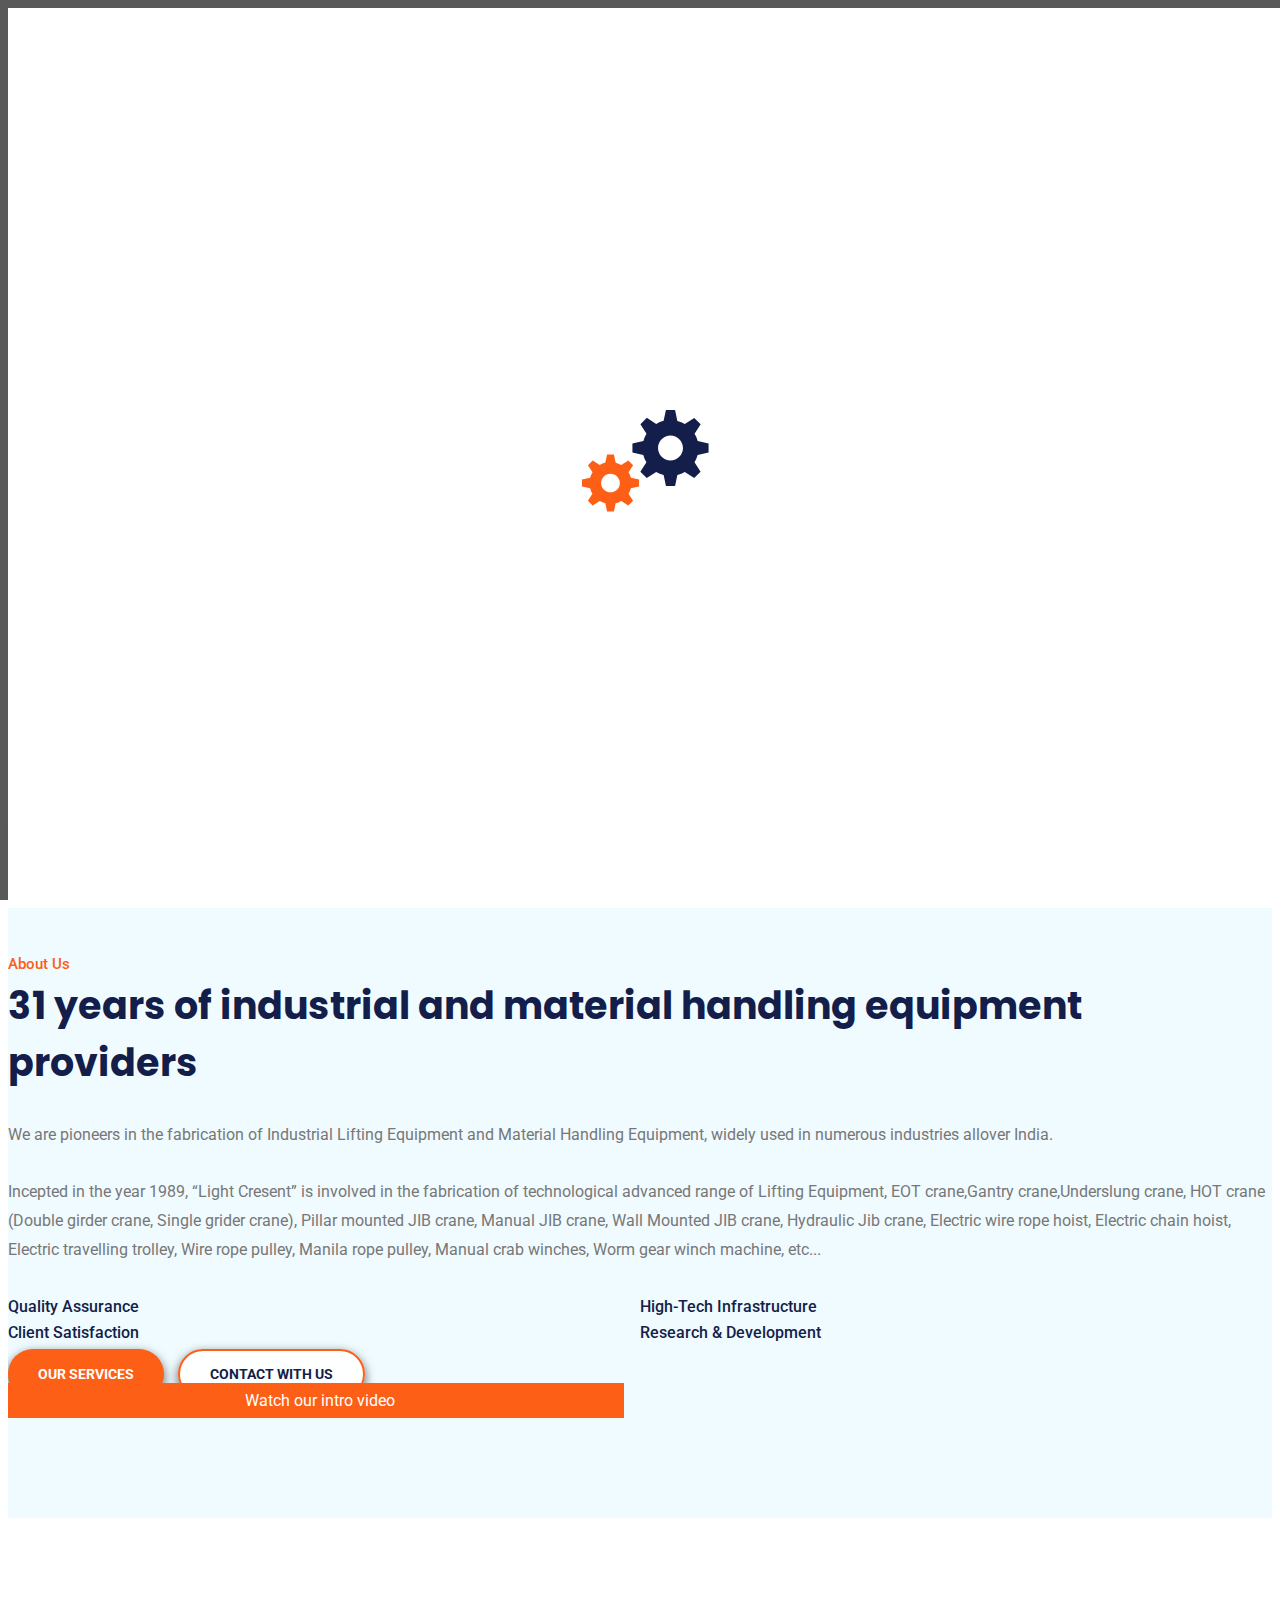
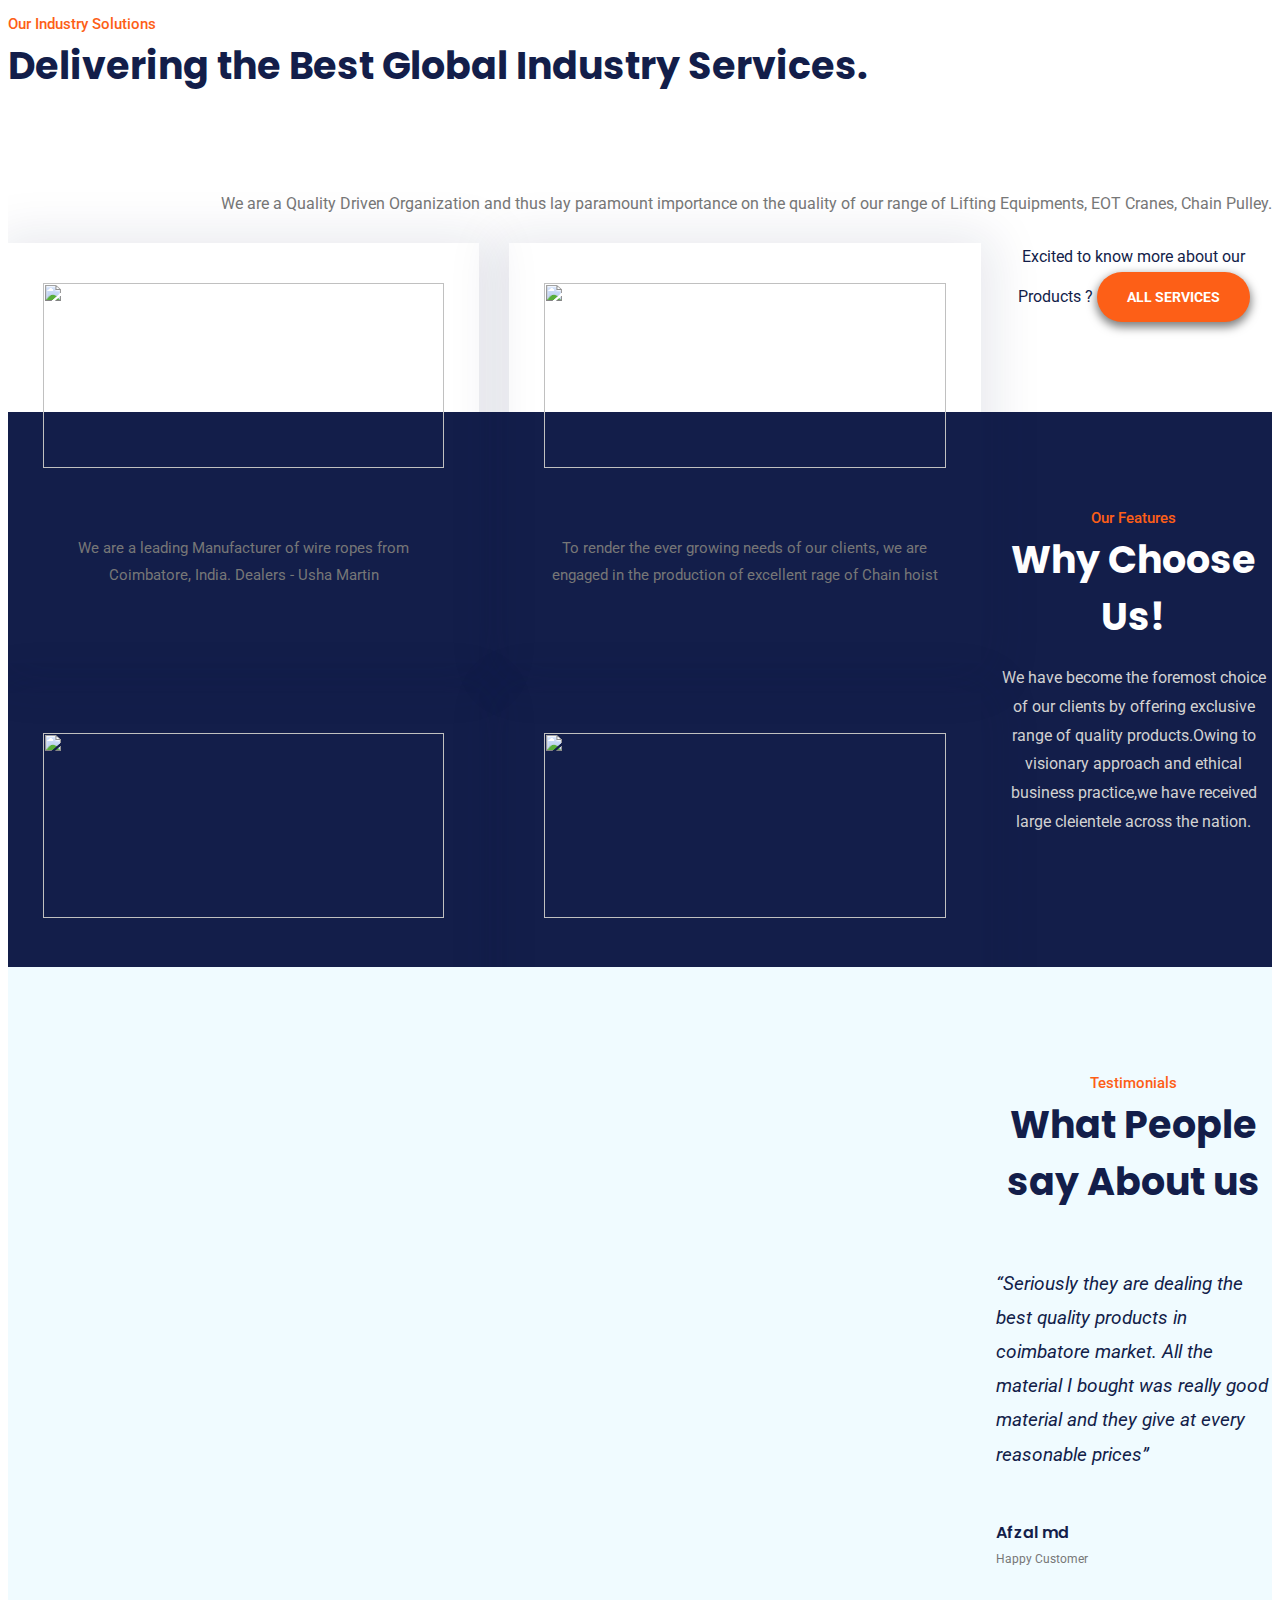
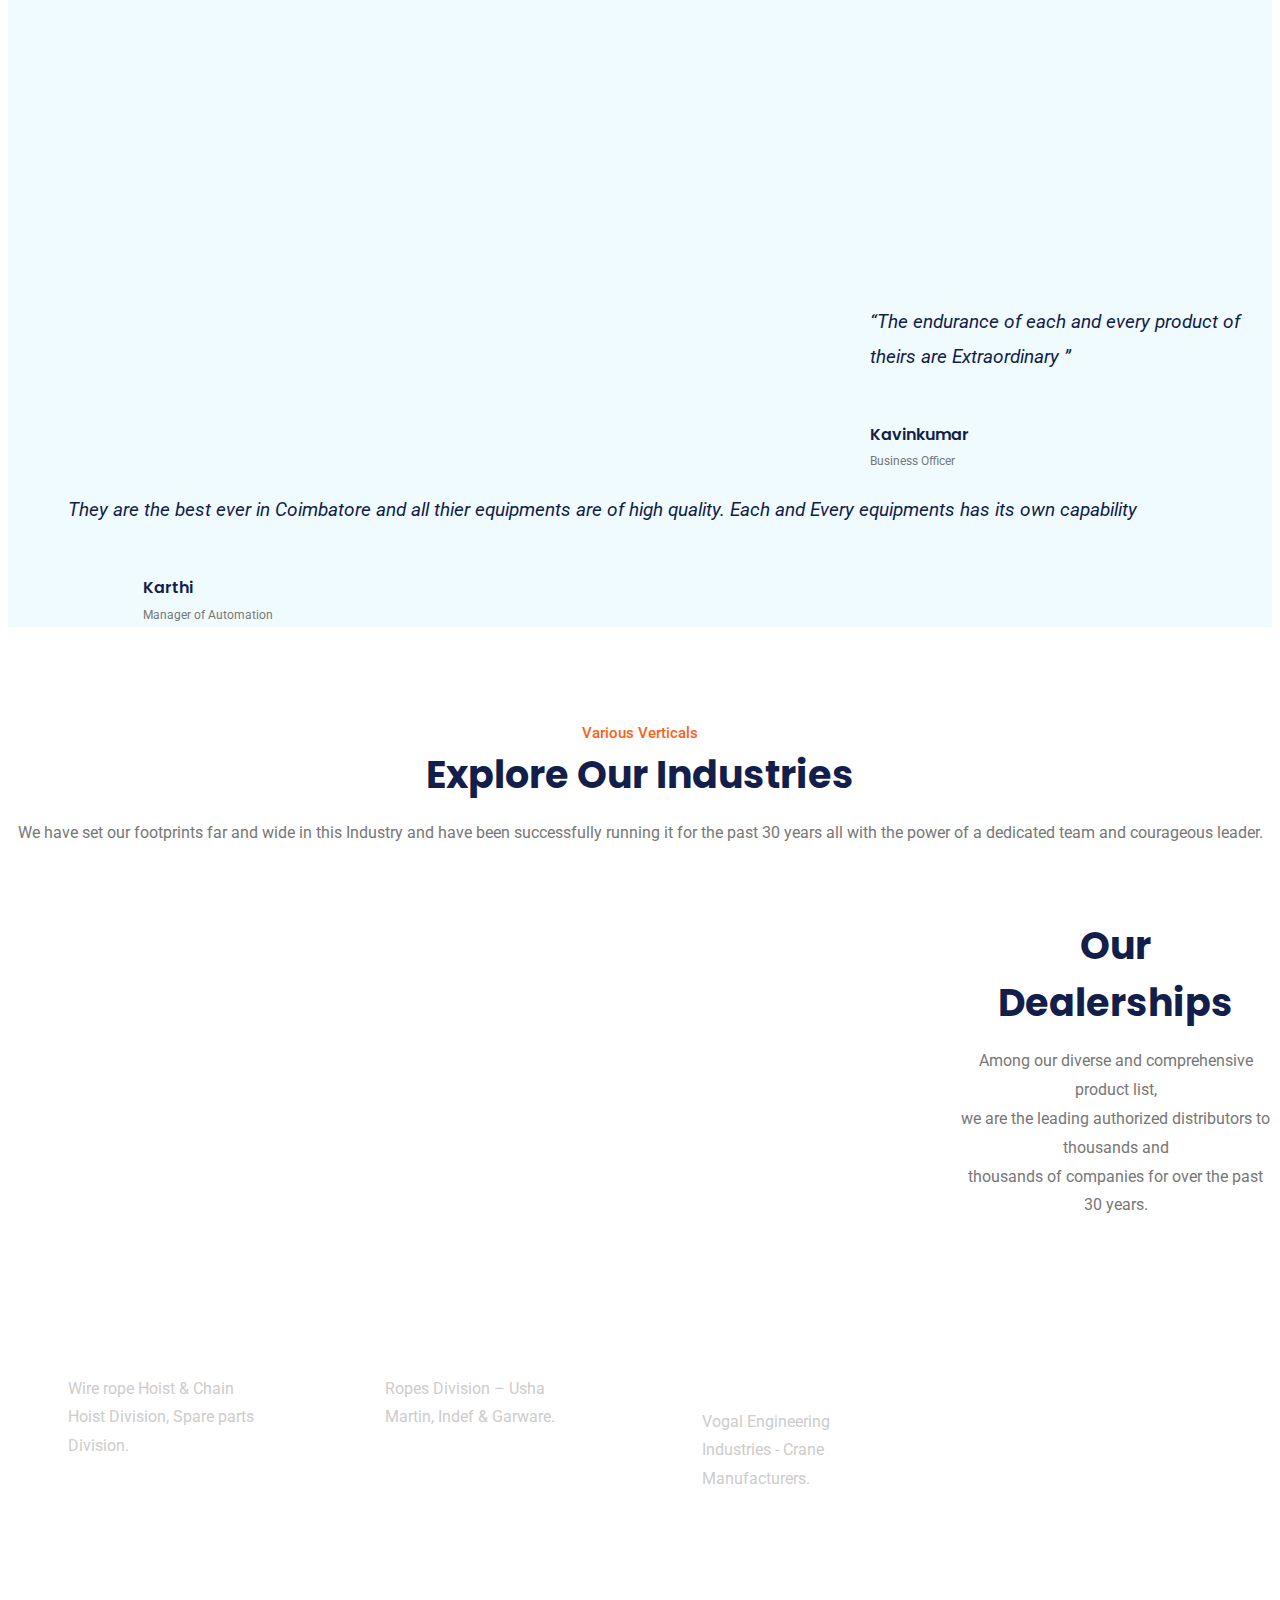
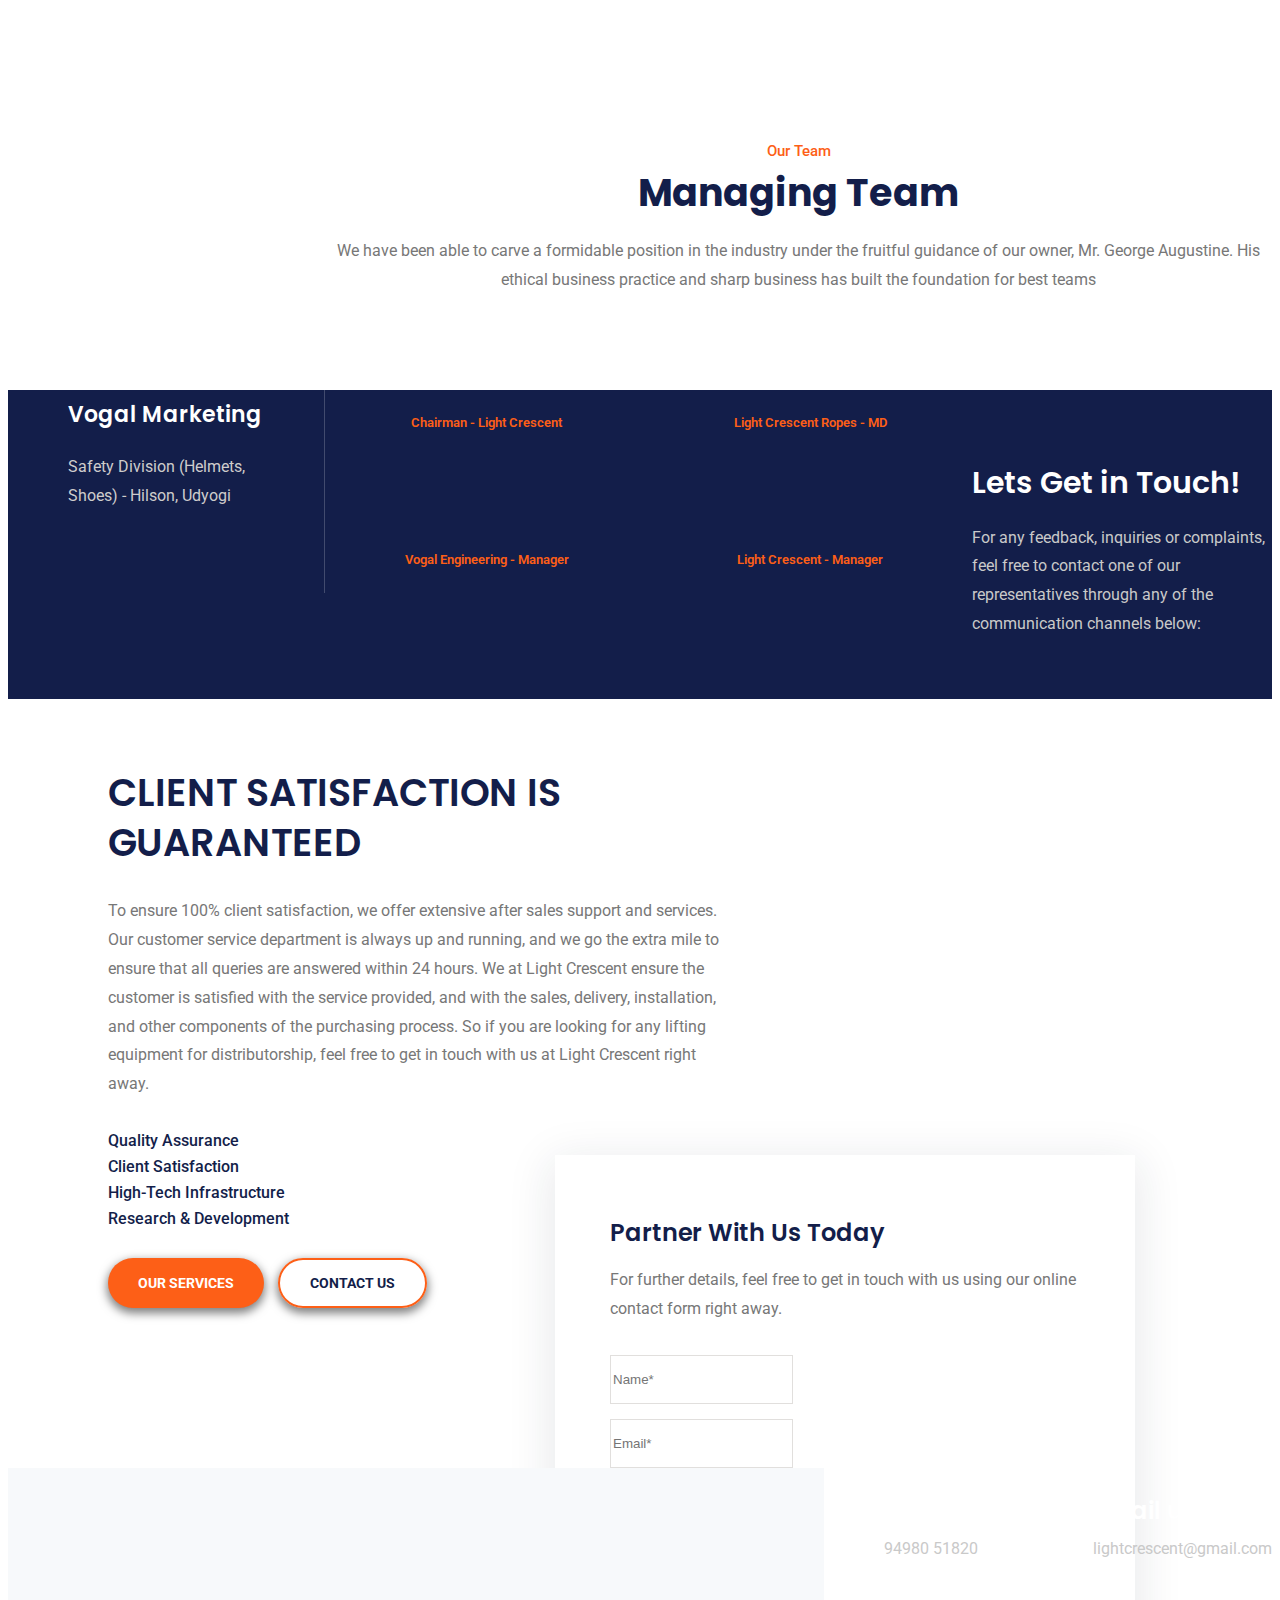
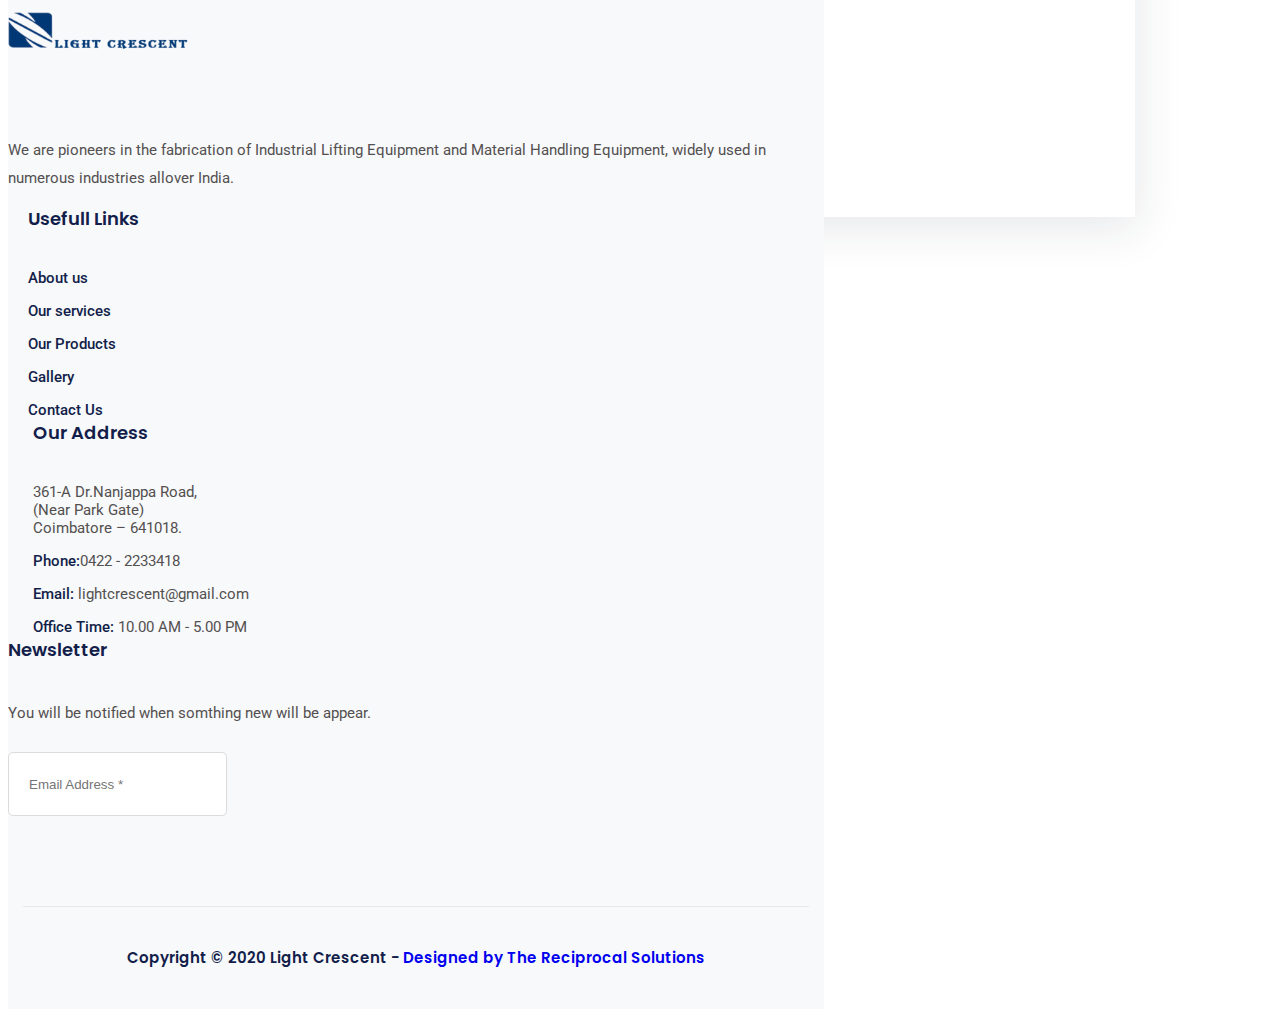
==== commit 0f7c94e9: "Update index.html" ====
--- a/index.html
+++ b/index.html
@@ -50,12 +50,8 @@
     <link href="assets/css/owl.transitions.css" rel="stylesheet">
     <link href="assets/css/jquery.fancybox.css" rel="stylesheet">
     <link href="assets/css/style.css" rel="stylesheet">
-
-    <!-- HTML5 shim and Respond.js for IE8 support of HTML5 elements and media queries -->
-    <!--[if lt IE 9]>
-    <script src="https://oss.maxcdn.com/html5shiv/3.7.3/html5shiv.min.js"></script>
-    <script src="https://oss.maxcdn.com/respond/1.4.2/respond.min.js"></script>
-    <![endif]-->
+	    <link rel="shortcut icon" href="assets/images/favicon.png">
+
     <script src="https://use.fontawesome.com/f318fd765e.js"></script>
 
     <script src="https://www.gstatic.com/firebasejs/7.19.1/firebase-app.js"></script>
@@ -104,48 +100,15 @@
                     <div id="navbar" class="navbar-collapse collapse navigation-holder">
                         <button class="close-navbar"><i class="ti-close"></i></button>
                         <ul class="nav navbar-nav">
-                            <li class="menu-item-has-children">
+                            <li>
                                 <a href="index.html">Home</a>
-                                <!--ul class="sub-menu">
-                                    <li><a href="index-2.html">Home Default</a></li>
-                                    <li><a href="index-3.html">Home style 2</a></li>
-                                    <li><a href="index-4.html">Home style 3</a></li>
-                                </ul-->
                             </li>
                             <li><a href="about.html">About</a></li>
-                            <!--li class="menu-item-has-children">
-                                <a href="#">Pages</a>
-                                <ul class="sub-menu">
-                                    <li><a href="about.html">About</a></li>
-                                    <li><a href="contact.html">Contact</a></li>
-                                    <li><a href="testimonials.html">Testimonials</a></li>
-                                    <li><a href="testimonials-s2.html">Testimonials style 2</a></li>
-                                    <li><a href="team.html">Team</a></li>
-                                    <li><a href="faq.html">FAQ</a></li>
-                                    <li><a href="404.html">404</a></li>
-                                    <li><a href="shop.html">Shop</a></li>
-                                    <li><a href="shop-single.html">Shop single</a></li>
-                                </ul>
-                            </li-->
-                            <li class="menu-item-has-children">
+                            <li>
                                 <a href="services.html">Services</a>
-                                <!--ul class="sub-menu">
-                                    <li><a href="services.html">Services</a></li>
-                                    <li><a href="services-s2.html">Services style 2</a></li>
-                                    <li><a href="service-single.html">Mechanical Engineering</a></li>
-                                    <li><a href="oil-gas.html">Oil And Gas</a></li>
-                                    <li><a href="power-energy.html">Power And Energy</a></li>
-                                    <li><a href="sanitary-plumbing.html">Sanitary & Plumbing</a></li>
-                                    <li><a href="electrical-power.html">Electrical Power</a></li>
-                                </ul-->
                             </li>
-                            <li class="menu-item-has-children">
+                            <li>
                                 <a href="products.html">Products</a>
-                                <!--ul class="sub-menu">
-                                    <li><a href="portfolio.html">Projects</a></li>
-                                    <li><a href="portfolio-s2.html">Projects style 2</a></li>
-                                    <li><a href="project-single.html">Project single</a></li>
-                                </ul-->
                             </li>
                             <li class="menu-item-has-children">
                                 <a href="gallery.html">Gallery</a>
@@ -154,22 +117,6 @@
                                     <li><a href="workgallery.html">Work Gallery</a></li>
                                 </ul>
                             </li>
-                            <!--li class="menu-item-has-children">
-                                <a href="#">Blog</a>
-                                <ul class="sub-menu">
-                                    <li><a href="blog.html">Blog</a></li>
-                                    <li><a href="blog-left-sidebar.html">Blog left sidebar</a></li>
-                                    <li><a href="blog-fullwidth.html">Blog full width</a></li>
-                                    <li class="menu-item-has-children">
-                                        <a href="#Level3">Blog single</a>
-                                        <ul class="sub-menu">
-                                            <li><a href="blog-single.html">Blog single</a></li>
-                                            <li><a href="blog-single-left-sidebar.html">Blog single left sidebar</a></li>
-                                            <li><a href="blog-single-fullwidth.html">Blog single full width</a></li>
-                                        </ul>
-                                    </li>
-                                </ul>
-                            </li-->
                             <li><a href="contact.html">Contact</a></li>
                         </ul>
                     </div><!-- end of nav-collapse -->
@@ -230,7 +177,7 @@
                         <div class="slide-inner slide-bg-image" data-background="images/bgm1.jpg">
                             <div class="container">
                                 <div data-swiper-parallax="300" class="slide-title">
-                                    <h2> World Class Manufacturer & Supplier of lifting & Material Handling Equipment</h2>
+                                    <h2> World Class Manufacturer & Supplier of lifting & Material Handling Equipments</h2>
                                 </div>
                                 <div data-swiper-parallax="400" class="slide-text">
                                     <p>Established in 1989, Light Cresent Industries is focused on supplying high quality lifting, rigging and material handling equipments.</p>
@@ -286,7 +233,7 @@
                     <div class="col col-md-6">
                         <div class="section-title">
                             <span>About us</span>
-                            <h2>31 years of industrial and material handling providers</h2>
+                            <h2>31 years of industrial and material handling equipment providers</h2>
                         </div>
                         <div class="details">
                             <p>We are pioneers in the fabrication of Industrial Lifting Equipment and Material Handling Equipment, widely used in numerous industries allover India.
@@ -362,7 +309,7 @@
                                 <a href="products.html" class="read-more">View More <i class="fi flaticon-next"></i></a>
                             </div>
                             <div class="grid">
-                                <i class=""><img src="https://drive.google.com/thumbnail?id=1c2AefoM7ew0f8Ueq9c86VVo-AXApEJXd" alt=""></i>
+                                <i class=""><img src="https://drive.google.com/thumbnail?id=12fQxo5oOieHccV_R9DUFhr3XY4aw4Bg_" alt=""></i>
                                 <h4><a href="#">Material Lifting Equipments</a></h4>
                                 <p> We are reckoned dealers of precision-engineered range of Lifting Equipments, which are customized by clients. </p>
                                 <a href="products.html" class="read-more">View More <i class="fi flaticon-next"></i></a>
@@ -374,7 +321,7 @@
                                 <a href="products.html" class="read-more">View More <i class="fi flaticon-next"></i></a>
                             </div>
                             <div class="grid">
-                                <i class=""><img src="https://drive.google.com/thumbnail?id=18iCml3Gdto32uxhdfK5UR-7sQRPJHk2r" alt=""></i>
+                                <i class=""><img src="https://drive.google.com/thumbnail?id=1jkDYNeHDo_nxd1cJtpK0Yel6lEPtDjmj" alt=""></i>
                                 <h4><a href="#">Chain Pulley Blocks</a></h4>
                                 <p> To render the ever growing needs of our clients, we are engaged in the production of excellent rage of Chain Pulley</p>
                                 <a href="products.html" class="read-more">View More <i class="fi flaticon-next"></i></a>
@@ -398,7 +345,7 @@
                         <div class="section-title-s3">
                             <span>Our Features</span>
                             <h2>Why Choose Us!</h2>
-                            <p>We have become the foremost choice of our clients by offering exclusive range of quality products.Owing to visionary approach and ethical business practice,we have recieved large cleientele across the nation.
+                            <p>We have become the foremost choice of our clients by offering exclusive range of quality products.Owing to visionary approach and ethical business practice,we have received large cleientele across the nation.
                                   </p>
                         </div>
                     </div>
@@ -742,7 +689,7 @@
                 <div class="left-col">
                     <h2>CLIENT SATISFACTION IS GUARANTEED</h2>
                     <div class="details">
-                        <p>To ensure 100% client satisfaction, we offer extensive after sales support and services. Our customer service department is always up and running, and we go the extra mile to ensure that all queries are answered within 24 hours. We at Lifmex ensure the customer is satisfied with the service provided, and with the sales, delivery, installation, and other components of the purchasing process. So if you are looking for any lifting equipment for distributorship, feel free to get in touch with us at Lifmex right away. </p>
+                        <p>To ensure 100% client satisfaction, we offer extensive after sales support and services. Our customer service department is always up and running, and we go the extra mile to ensure that all queries are answered within 24 hours. We at Light Crescent ensure the customer is satisfied with the service provided, and with the sales, delivery, installation, and other components of the purchasing process. So if you are looking for any lifting equipment for distributorship, feel free to get in touch with us at Light Crescent right away. </p>
                         <div class="clearfix">
                             <ul>
                                 <li><i class="ti-check"></i> Quality Assurance</li>
@@ -893,7 +840,7 @@
                                 <img src="assets/images/footer-logo.png" alt>
                             </div>
                             <p>
-We are pioneers in the fabrication of Lifting Equipment, Industrial Lifting Equipment and Material Handling Equipment, widely used in numerous industries in South India.
+We are pioneers in the fabrication of Industrial Lifting Equipment and Material Handling Equipment, widely used in numerous industries allover India.
 </p>
                             <div class="social-icons">
                                 <ul>
--- a/assets/css/style.css
+++ b/assets/css/style.css
@@ -0,0 +1,7379 @@
+/*------------------------------------------------------------------
+[Master Stylesheet]
+Theme Name:     Dustech - Industry & Factory HTML Template
+Version:        1.0.0
+Author:         blue_design
+URL:            http://themeforest.net/user/blue_design
+-------------------------------------------------------------------*/
+/*--------------------------------------------------------------
+>>> TABLE OF CONTENTS:
+----------------------------------------------------------------
+#0.1	Theme Reset Style
+#0.2	Global Elements
+#0.3	header
+#0.4	hero-slider
+#0.5	footer
+#0.6	about-us-section
+#0.7	service-section
+#0.8	why-choose-section
+#0.9	testimonials-section
+#1.0	featured-project-section
+#1.1	partners-section
+#1.2	fun-fact-section
+#1.3	team-section
+#1.4	quote-section
+#1.5	blog-section
+#1.6	cta-section
+
+--------------------------------------------------------------
+	#home style 2
+--------------------------------------------------------------
+#2.1	features-section
+#2.2	service-section-s2
+#2.3	featured-project-section-s2
+#2.4	quote-section-s2
+
+--------------------------------------------------------------
+	#home style 3
+--------------------------------------------------------------
+#3.1	features-section-s2
+#3.2	testimonials-section-s2
+
+
+--------------------------------------------------------------
+	#contact page
+--------------------------------------------------------------
+#4.1	contact-pg-section
+
+
+--------------------------------------------------------------
+	#service single page
+--------------------------------------------------------------
+#5.1	service-single-section
+
+
+--------------------------------------------------------------
+	#portfolio single page
+--------------------------------------------------------------
+#6.1	portfolio-sigle-section
+
+
+--------------------------------------------------------------
+	#blog page
+--------------------------------------------------------------
+#7.1	blog-pg-section
+
+
+--------------------------------------------------------------
+	#blog single page
+--------------------------------------------------------------
+#8.1	blog-single-section
+
+
+--------------------------------------------------------------
+	#404 page
+--------------------------------------------------------------
+#9.1  error-404-section
+
+
+--------------------------------------------------------------
+	#shop page
+--------------------------------------------------------------
+#10.1  shop-pg-section
+
+
+--------------------------------------------------------------
+	#shop single page
+--------------------------------------------------------------
+#11.1	shop-single-section
+
+
+
+
+----------------------------------------------------------------*/
+/*---------------------------
+	Fonts
+----------------------------*/
+@import url("https://fonts.googleapis.com/css?family=Poppins:500,600,700|Roboto:400,400i,500,700&amp;display=swap");
+/*--------------------------------------------------------------
+#0.1    Theme Reset Style
+--------------------------------------------------------------*/
+html {
+  font-size: 16px;
+}
+
+body {
+  font-family: "Roboto", sans-serif;
+  background-color: #fff;
+  font-size: 16px;
+  font-size: 1rem;
+  color: #777777;
+  -webkit-font-smoothing: antialiased;
+  overflow-x: hidden;
+}
+
+@media (max-width: 767px) {
+  body {
+    font-size: 14px;
+  }
+}
+
+p {
+  color: #777777;
+  line-height: 1.8em;
+}
+
+h1,
+h2,
+h3,
+h4,
+h5,
+h6 {
+  font-family: "Poppins", sans-serif;
+  font-weight: 600;
+  color: #131e4a;
+}
+
+ul {
+  list-style-type: none;
+  padding-left: 0;
+  margin: 0;
+}
+
+.float{
+	position:fixed;
+	width:60px;
+	height:60px;
+	bottom:40px;
+	right:20px;
+	background-color:#25d366;
+	color:#FFF;
+	border-radius:50px;
+	text-align:center;
+  font-size:30px;
+	box-shadow: 0 3px 14px rgba(0, 0, 0, 0.45);
+  z-index:100;
+}
+
+.my-float{
+	margin-top:16px;
+}
+
+.float1{
+	position:fixed;
+	width:60px;
+	height:60px;
+	bottom:40px;
+	left:20px;
+	background-color:#4498ff;
+	color:#FFF;
+	border-radius:50px;
+	text-align:center;
+  font-size:30px;
+	box-shadow: 0 3px 14px rgba(0, 0, 0, 0.45);
+  z-index:100;
+}
+
+
+.my-float1{
+	margin-top:16px;
+}
+
+a {
+  text-decoration: none;
+  -webkit-transition: all 0.2s;
+  -moz-transition: all 0.2s;
+  -o-transition: all 0.2s;
+  -ms-transition: all 0.2s;
+  transition: all 0.2s;
+}
+
+a:hover {
+  text-decoration: none;
+}
+
+img {
+  max-width: 100%;
+}
+
+/*--------------------------------------------------------------
+#0.2    Global Elements
+--------------------------------------------------------------*/
+.page-wrapper {
+  position: relative;
+  overflow: hidden;
+}
+
+.wow {
+  visibility: hidden;
+}
+
+.fi:before {
+  margin: 0;
+}
+
+.section-padding {
+  padding: 100px 0;
+}
+
+@media (max-width: 991px) {
+  .section-padding {
+    padding: 90px 0;
+  }
+}
+
+@media (max-width: 767px) {
+  .section-padding {
+    padding: 80px 0;
+  }
+}
+
+/*** contact form error handling ***/
+.contact-validation-active .error-handling-messages {
+  width: 100% !important;
+  margin-top: 15px !important;
+}
+
+.contact-validation-active label.error {
+  color: red;
+  font-size: 0.875rem;
+  font-weight: normal;
+  margin: 5px 0 0 0;
+  text-align: left;
+  display: block;
+}
+
+.contact-validation-active #loader {
+  display: none;
+  margin-top: 10px;
+}
+
+.contact-validation-active #loader i {
+  font-size: 30px;
+  font-size: 1.875rem;
+  color: #fd5f17;
+  display: inline-block;
+  -webkit-animation: rotating linear 2s infinite;
+  animation: rotating linear 2s infinite;
+}
+
+.contact-validation-active #success,
+.contact-validation-active #error {
+  width: 100%;
+  color: #fff;
+  padding: 5px 10px;
+  font-size: 16px;
+  text-align: center;
+  display: none;
+}
+
+@media (max-width: 767px) {
+  .contact-validation-active #success,
+  .contact-validation-active #error {
+    font-size: 15px;
+  }
+}
+
+.contact-validation-active #success {
+  background-color: #009a00;
+  border-left: 5px solid green;
+  margin-bottom: 5px;
+}
+
+.contact-validation-active #error {
+  background-color: #ff1a1a;
+  border-left: 5px solid red;
+}
+
+@-webkit-keyframes rotating {
+  from {
+    -webkit-transform: rotate(0deg);
+    transform: rotate(0deg);
+  }
+  to {
+    -webkit-transform: rotate(360deg);
+    transform: rotate(360deg);
+  }
+}
+
+@keyframes rotating {
+  from {
+    -webkit-transform: rotate(0deg);
+    transform: rotate(0deg);
+  }
+  to {
+    -webkit-transform: rotate(360deg);
+    transform: rotate(360deg);
+  }
+}
+
+.rotating {
+  -webkit-animation: rotating 5s alternate infinite;
+  animation: rotating 5s alternate infinite;
+}
+
+/** for popup image ***/
+.mfp-wrap {
+  background-color: rgba(0, 0, 0, 0.9);
+  z-index: 99999;
+}
+
+.mfp-with-zoom .mfp-container,
+.mfp-with-zoom.mfp-bg {
+  opacity: 0;
+  -webkit-backface-visibility: hidden;
+  -webkit-transition: all 0.3s ease-out;
+  -moz-transition: all 0.3s ease-out;
+  -o-transition: all 0.3s ease-out;
+  transition: all 0.3s ease-out;
+}
+
+.mfp-with-zoom.mfp-ready .mfp-container {
+  opacity: 1;
+}
+
+.mfp-with-zoom.mfp-ready.mfp-bg {
+  opacity: 0.8;
+}
+
+.mfp-with-zoom.mfp-removing .mfp-container,
+.mfp-with-zoom.mfp-removing.mfp-bg {
+  opacity: 0;
+}
+
+/*** for fancybox video ***/
+.fancybox-overlay {
+  background: rgba(0, 0, 0, 0.9);
+  z-index: 9999 !important;
+}
+
+.fancybox-wrap {
+  z-index: 99999 !important;
+}
+
+.section-title, .section-title-s2, .section-title-s3, .section-title-s4, .section-title-s5 {
+  margin-bottom: 30px;
+}
+
+@media (max-width: 767px) {
+  .section-title, .section-title-s2, .section-title-s3, .section-title-s4, .section-title-s5 {
+    margin-bottom: 20px;
+  }
+}
+
+.section-title > span, .section-title-s2 > span, .section-title-s3 > span, .section-title-s4 > span, .section-title-s5 > span {
+  font-size: 15px;
+  font-size: 0.9375rem;
+  font-weight: 500;
+  color: #fd5f17;
+  text-transform: capitalize;
+  display: block;
+  margin-top: -0.2em;
+}
+
+.section-title h2, .section-title-s2 h2, .section-title-s3 h2, .section-title-s4 h2, .section-title-s5 h2 {
+  font-size: 38px;
+  font-size: 2.375rem;
+  font-weight: bold;
+  margin: 0.1em 0 0;
+}
+
+@media (max-width: 991px) {
+  .section-title h2, .section-title-s2 h2, .section-title-s3 h2, .section-title-s4 h2, .section-title-s5 h2 {
+    font-size: 35px;
+    font-size: 2.1875rem;
+  }
+}
+
+@media (max-width: 767px) {
+  .section-title h2, .section-title-s2 h2, .section-title-s3 h2, .section-title-s4 h2, .section-title-s5 h2 {
+    font-size: 30px;
+    font-size: 1.875rem;
+  }
+}
+
+.section-title-s2, .section-title-s3, .section-title-s4, .section-title-s5 {
+  margin-bottom: 60px;
+}
+
+@media (max-width: 991px) {
+  .section-title-s2, .section-title-s3, .section-title-s4, .section-title-s5 {
+    margin-bottom: 20px;
+  }
+}
+
+@media (max-width: 767px) {
+  .section-title-s2, .section-title-s3, .section-title-s4, .section-title-s5 {
+    margin-bottom: 20px;
+  }
+}
+
+.section-title-s3, .section-title-s4 {
+  text-align: center;
+}
+
+@media (max-width: 991px) {
+  .section-title-s3, .section-title-s4 {
+    margin-bottom: 40px;
+  }
+}
+
+@media (max-width: 767px) {
+  .section-title-s3, .section-title-s4 {
+    margin-bottom: 40px;
+  }
+}
+
+.section-title-s3 h2, .section-title-s4 h2 {
+  color: #fff;
+  margin-bottom: 0.5em;
+}
+
+.section-title-s3 p, .section-title-s4 p {
+  color: #d2d2d2;
+  margin: 0;
+}
+
+.section-title-s4 {
+  margin-bottom: 0;
+}
+
+.section-title-s4 h2 {
+  color: #131e4a;
+}
+
+@media (max-width: 991px) {
+  .section-title-s4 {
+    margin-bottom: 0;
+  }
+}
+
+@media (max-width: 767px) {
+  .section-title-s4 {
+    margin-bottom: 20px;
+  }
+}
+
+.section-title-s5 {
+  text-align: center;
+  margin-bottom: 50px;
+}
+
+@media (max-width: 991px) {
+  .section-title-s5 {
+    margin-bottom: 40px;
+  }
+}
+
+@media (max-width: 767px) {
+  .section-title-s5 {
+    margin-bottom: 30px;
+  }
+}
+
+.section-title-s5 h2 {
+  margin-bottom: 0.4em;
+}
+
+.theme-btn, 
+.theme-btn-s2, 
+.theme-btn-s3 {
+  background-color: #fd5f17;
+  color: #fff;
+  font-size: 14px;
+  font-size: 0.875rem;
+  font-weight: bold;
+  padding: 17px 30px;
+  border: 0;
+  -webkit-border-radius: 0;
+  -moz-border-radius: 0;
+  -o-border-radius: 0;
+  -ms-border-radius: 0;
+  border-radius: 50px;
+  box-shadow: 0 4px 10px 1.2px rgba(0, 0, 0, 0.5);
+  text-transform: uppercase;
+  display: inline-block;
+  line-height: initial;
+  transition: box-shadow .5s ease-in-out;
+}
+
+.theme-btn:hover, 
+.theme-btn-s2:hover, 
+.theme-btn-s3:hover, 
+.theme-btn:focus, 
+.theme-btn-s2:focus, 
+.theme-btn-s3:focus, 
+.theme-btn:active, 
+.theme-btn-s2:active, 
+.theme-btn-s3:active {
+  background-color: #f84f02;
+  color: #fff;
+  border: none;
+  box-shadow: inset -2px -3px rgba(0, 0, 0, 0.5);
+  transition: box-shadow .5s ease-in-out;
+}
+
+@media (max-width: 991px) {
+  .theme-btn, .theme-btn-s2, .theme-btn-s3 {
+    font-size: 13px;
+    padding: 15px 25px;
+  }
+}
+
+@media (max-width: 767px) {
+  .theme-btn, .theme-btn-s2, .theme-btn-s3 {
+    padding: 13px 20px;
+    font-size: 13px;
+  }
+}
+
+.theme-btn-s2, .theme-btn-s3 {
+  background-color: rgba(255, 255, 255, 0.9);
+  color: #131e4a;
+}
+
+.theme-btn-s3 {
+  border: 2px solid #fd5f17;
+  padding: 15px 30px;
+}
+
+@media (max-width: 991px) {
+  .theme-btn-s3 {
+    font-size: 13px;
+    padding: 13px 25px;
+  }
+}
+
+@media (max-width: 767px) {
+  .theme-btn-s3 {
+    padding: 11px 20px;
+    font-size: 13px;
+  }
+}
+
+.form input,
+.form textarea,
+.form select {
+  border-color: #bfbfbf;
+  border-radius: 0;
+  outline: 0;
+  -webkit-box-shadow: none;
+  box-shadow: none;
+  color: #595959;
+}
+
+.form input:focus,
+.form textarea:focus,
+.form select:focus {
+  border-color: #fd5f17;
+  -webkit-box-shadow: 0 0 5px 0 #fd824a;
+  -moz-box-shadow: 0 0 5px 0 #fd824a;
+  -o-box-shadow: 0 0 5px 0 #fd824a;
+  -ms-box-shadow: 0 0 5px 0 #fd824a;
+  box-shadow: 0 0 5px 0 #fd824a;
+}
+
+.form ::-webkit-input-placeholder {
+  font-style: 14px;
+  font-style: italic;
+  color: #595959;
+}
+
+.form :-moz-placeholder {
+  font-style: 14px;
+  font-style: italic;
+  color: #595959;
+}
+
+.form ::-moz-placeholder {
+  font-style: 14px;
+  font-style: italic;
+  color: #595959;
+}
+
+.form :-ms-input-placeholder {
+  font-style: 14px;
+  font-style: italic;
+  color: #595959;
+}
+
+.form select {
+  font-style: italic;
+  background: url(../images/select-icon.html) no-repeat right center;
+  display: inline-block;
+  -webkit-appearance: none;
+  -moz-appearance: none;
+  -ms-appearance: none;
+  appearance: none;
+  cursor: pointer;
+}
+
+.form select::-ms-expand {
+  /* for IE 11 */
+  display: none;
+}
+
+.social-links {
+  overflow: hidden;
+}
+
+.social-links li {
+  float: left;
+  width: 35px;
+  height: 35px;
+  margin-right: 1px;
+}
+
+.social-links li a {
+  background-color: #fd824a;
+  width: 35px;
+  height: 35px;
+  line-height: 35px;
+  display: block;
+  color: #fff;
+  text-align: center;
+}
+
+.social-links li a:hover {
+  background-color: #fd5f17;
+}
+
+/******************************
+	#page title
+******************************/
+.page-title {
+  background: url("../images/page-title.jpg") center center/cover no-repeat local;
+  width: 100%;
+  height: 430px;
+  position: relative;
+  text-align: center;
+}
+
+@media (max-width: 991px) {
+  .page-title {
+    height: 300px;
+  }
+}
+
+.page-title .container {
+  height: 100%;
+  display: table;
+}
+
+@media screen and (min-width: 992px) {
+  .page-title .container {
+    padding-top: 100px;
+  }
+}
+
+.page-title .container > .row {
+  vertical-align: middle;
+  display: table-cell;
+}
+
+.page-title h2 {
+  font-size: 55px;
+  font-size: 3.4375rem;
+  font-weight: 900;
+  color: #fff;
+  margin: 0.5em 0 0.30em;
+}
+
+@media (max-width: 991px) {
+  .page-title h2 {
+    font-size: 45px;
+    font-size: 2.8125rem;
+  }
+}
+
+@media (max-width: 767px) {
+  .page-title h2 {
+    font-size: 40px;
+    font-size: 2.5rem;
+  }
+}
+
+.preloader {
+  background-color: #fff;
+  width: 100%;
+  height: 100%;
+  position: fixed;
+  z-index: 1000;
+}
+
+.preloader .loader {
+  width: 115px;
+  height: 100px;
+  position: absolute;
+  left: 50%;
+  top: 50%;
+  -webkit-transform: translate(-50%, -50%);
+  -moz-transform: translate(-50%, -50%);
+  -o-transform: translate(-50%, -50%);
+  -ms-transform: translate(-50%, -50%);
+  transform: translate(-50%, -50%);
+}
+
+.preloader .gear {
+  position: absolute;
+  z-index: -10;
+  width: 40px;
+  height: 40px;
+  -webkit-animation: spin 2.5s infinite;
+  animation: spin 2.5s infinite;
+}
+
+.preloader .two {
+  left: 40px;
+  width: 80px;
+  height: 80px;
+  -webkit-animation: spin-reverse 5s infinite;
+  animation: spin-reverse 5s infinite;
+}
+
+.preloader .three {
+  top: 45px;
+  left: -10px;
+  width: 60px;
+  height: 60px;
+}
+
+@-webkit-keyframes spin {
+  50% {
+    -webkit-transform: rotate(360deg);
+    transform: rotate(360deg);
+  }
+}
+
+@keyframes spin {
+  50% {
+    -webkit-transform: rotate(360deg);
+    transform: rotate(360deg);
+  }
+}
+
+@-webkit-keyframes spin-reverse {
+  50% {
+    -webkit-transform: rotate(-360deg);
+    transform: rotate(-360deg);
+  }
+}
+
+@keyframes spin-reverse {
+  50% {
+    -webkit-transform: rotate(-360deg);
+    transform: rotate(-360deg);
+  }
+}
+
+/*--------------------------------------
+	service single sidebar
+----------------------------------------*/
+.service-sidebar {
+  /*** service-list-widget ***/
+  /*** download-widget ***/
+  /*** contact-widget ***/
+  /*** service-features-widget ***/
+}
+
+@media (max-width: 991px) {
+  .service-sidebar {
+    max-width: 300px;
+    margin-top: 80px;
+  }
+}
+
+.service-sidebar > .widget + .widget {
+  margin-top: 60px;
+}
+
+.service-sidebar .service-list-widget ul {
+  list-style: none;
+  border-bottom: 0;
+  border: 5px solid #f2f7fd;
+}
+
+.service-sidebar .service-list-widget ul li {
+  border-bottom: 1px solid #ebf3fd;
+}
+
+.service-sidebar .service-list-widget ul > li:last-child {
+  border-bottom: 0;
+}
+
+.service-sidebar .service-list-widget a {
+  font-size: 14px;
+  font-size: 0.875rem;
+  background: #fff;
+  font-weight: bold;
+  display: block;
+  color: #0a172b;
+  padding: 15px 24px;
+}
+
+.service-sidebar .service-list-widget a:hover,
+.service-sidebar .service-list-widget .current a {
+  background-color: #131e4a;
+  color: #fff;
+  margin: 0 -5px;
+}
+
+.service-sidebar .download-widget ul {
+  list-style: none;
+}
+
+.service-sidebar .download-widget ul > li + li {
+  margin-top: 5px;
+}
+
+.service-sidebar .download-widget ul a {
+  background: #131e4a;
+  color: #fff;
+  padding: 18px 25px;
+  font-weight: 600;
+  display: block;
+}
+
+.service-sidebar .download-widget ul i {
+  display: inline-block;
+  padding-right: 10px;
+  color: #fff;
+}
+
+.service-sidebar .download-widget ul a:hover {
+  background: #090e21;
+}
+
+.service-sidebar .contact-widget {
+  background: url("../images/single-contact-widget-bg.jpg") center center/cover no-repeat local;
+  padding: 45px 40px;
+  position: relative;
+  text-align: center;
+}
+
+.service-sidebar .contact-widget:before {
+  content: "";
+  background: #131e4a;
+  width: 100%;
+  height: 100%;
+  position: absolute;
+  left: 0;
+  top: 0;
+  opacity: 0.9;
+}
+
+.service-sidebar .contact-widget > div {
+  position: relative;
+  z-index: 1;
+}
+
+.service-sidebar .contact-widget h5 {
+  font-size: 20px;
+  font-size: 1.25rem;
+  line-height: 1.4em;
+  color: #fff;
+  margin: 1em 0;
+  text-transform: capitalize;
+}
+
+.service-sidebar .contact-widget a {
+  background-color: #fff;
+  font-size: 14px;
+  font-size: 0.875rem;
+  font-weight: 600;
+  color: #777777;
+  padding: 10px 15px;
+  display: inline-block;
+  margin-top: 25px;
+  border-radius: 50px;
+}
+
+.service-sidebar .contact-widget a:hover {
+  color: #fd5f17;
+}
+
+.service-sidebar .service-features-widget {
+  padding: 45px 30px;
+  position: relative;
+  border: 2px solid #f7f7f7;
+}
+
+.service-sidebar .service-features-widget:before {
+  font-family: "Themify";
+  content: "\e61f";
+  font-size: 25px;
+  font-size: 1.5625rem;
+  color: #fd5f17;
+  position: absolute;
+  right: 30px;
+  top: 40px;
+  opacity: 0.5;
+}
+
+.service-sidebar .service-features-widget h3 {
+  font-size: 18px;
+  font-size: 1.125rem;
+  margin: 0 0 0.8em;
+  text-transform: capitalize;
+}
+
+.service-sidebar .service-features-widget ol {
+  list-style-position: inside;
+  padding-left: 0;
+  margin: 0;
+}
+
+.service-sidebar .service-features-widget ol > li + li {
+  margin-top: 8px;
+}
+
+/*------------------------------------
+	blog sidebar
+------------------------------------*/
+.blog-sidebar {
+  /*** search-widget ***/
+  /*** about-widget ***/
+  /*** category-widget ***/
+  /*** recent-post-widget ***/
+  /*** tag-widget ***/
+}
+
+@media screen and (min-width: 992px) {
+  .blog-sidebar {
+    padding-left: 45px;
+  }
+}
+
+@media (max-width: 991px) {
+  .blog-sidebar {
+    margin-top: 80px;
+    max-width: 400px;
+  }
+}
+
+@media (max-width: 767px) {
+  .blog-sidebar {
+    margin-top: 60px;
+    max-width: 400px;
+  }
+}
+
+.blog-sidebar .widget {
+  padding: 35px 28px;
+  border-radius: 0;
+  border: 2px solid #f4f4f4;
+}
+
+.blog-sidebar .widget h3 {
+  font-size: 18px;
+  font-size: 1.125rem;
+  margin: 0 0 1.3em;
+  position: relative;
+  text-transform: capitalize;
+}
+
+.blog-sidebar .widget h3:before {
+  content: "";
+  background-color: #fd5f17;
+  width: 4px;
+  height: 16px;
+  position: absolute;
+  left: -29px;
+  top: 1px;
+}
+
+.blog-sidebar > .widget + .widget {
+  margin-top: 65px;
+}
+
+.blog-sidebar .search-widget form div {
+  position: relative;
+}
+
+.blog-sidebar .search-widget input {
+  background-color: #f8f8f8;
+  height: 50px;
+  font-size: 16px;
+  font-size: 1rem;
+  padding: 6px 50px 6px 20px;
+  border: 0;
+  border-radius: 5px;
+  -webkit-box-shadow: none;
+  box-shadow: none;
+  -webkit-transition: all 0.3s;
+  -moz-transition: all 0.3s;
+  -o-transition: all 0.3s;
+  -ms-transition: all 0.3s;
+  transition: all 0.3s;
+}
+
+.blog-sidebar .search-widget input:focus {
+  background-color: rgba(253, 95, 23, 0.1);
+}
+
+.blog-sidebar .search-widget form button {
+  background: transparent;
+  font-size: 20px;
+  font-size: 1.25rem;
+  color: #fd5f17;
+  border: 0;
+  outline: 0;
+  position: absolute;
+  right: 10px;
+  top: 55%;
+  -webkit-transform: translateY(-50%);
+  -moz-transform: translateY(-50%);
+  -o-transform: translateY(-50%);
+  -ms-transform: translateY(-50%);
+  transform: translateY(-50%);
+}
+
+.blog-sidebar .about-widget {
+  text-align: center;
+}
+
+.blog-sidebar .about-widget .img-holder {
+  margin-bottom: 25px;
+}
+
+.blog-sidebar .about-widget .img-holder img {
+  border-radius: 50%;
+}
+
+.blog-sidebar .about-widget p {
+  font-size: 15px;
+  font-size: 0.9375rem;
+  margin-bottom: 1.2em;
+}
+
+.blog-sidebar .about-widget a {
+  font-size: 14px;
+  font-size: 0.875rem;
+  font-weight: bold;
+  color: #131e4a;
+  text-decoration: underline;
+}
+
+.blog-sidebar .about-widget a:hover {
+  color: #fd5f17;
+}
+
+.blog-sidebar .category-widget ul {
+  list-style: none;
+}
+
+.blog-sidebar .category-widget ul li {
+  font-size: 15px;
+  font-size: 0.9375rem;
+  position: relative;
+}
+
+@media (max-width: 767px) {
+  .blog-sidebar .category-widget ul li {
+    font-size: 14px;
+    font-size: 0.875rem;
+  }
+}
+
+.blog-sidebar .category-widget ul li span {
+  position: absolute;
+  right: 0;
+}
+
+.blog-sidebar .category-widget ul > li + li {
+  margin-top: 12px;
+  padding-top: 12px;
+  border-top: 1px solid #f3f2f2;
+}
+
+.blog-sidebar .category-widget ul a {
+  display: block;
+  color: #777777;
+  padding-left: 25px;
+  position: relative;
+}
+
+.blog-sidebar .category-widget ul a:before {
+  font-family: "Themify";
+  content: "\e628";
+  position: absolute;
+  left: 0;
+  top: 2px;
+  font-size: 11px;
+}
+
+.blog-sidebar .category-widget ul a:hover,
+.blog-sidebar .category-widget ul li:hover:before {
+  color: #fd5f17;
+}
+
+.blog-sidebar .recent-post-widget .post {
+  overflow: hidden;
+}
+
+.blog-sidebar .recent-post-widget .posts > .post + .post {
+  margin-top: 15px;
+  padding-top: 15px;
+  border-top: 1px solid #f3f2f2;
+}
+
+.blog-sidebar .recent-post-widget .post .img-holder {
+  width: 68px;
+  float: left;
+}
+
+.blog-sidebar .recent-post-widget .post .img-holder img {
+  border-radius: 50%;
+}
+
+.blog-sidebar .recent-post-widget .post .details {
+  width: calc(100% - 68px);
+  float: left;
+  padding-left: 20px;
+}
+
+.blog-sidebar .recent-post-widget .post h4 {
+  font-size: 14px;
+  font-size: 0.875rem;
+  line-height: 1.3em;
+  margin: 0 0 0.3em;
+}
+
+@media (max-width: 1199px) {
+  .blog-sidebar .recent-post-widget .post h4 {
+    margin: 0;
+  }
+}
+
+.blog-sidebar .recent-post-widget .post h4 a {
+  display: inline-block;
+  color: #131e4a;
+}
+
+.blog-sidebar .recent-post-widget .post h4 a:hover {
+  color: #fd5f17;
+}
+
+.blog-sidebar .recent-post-widget .post .details .date {
+  font-size: 13px;
+  font-size: 0.8125rem;
+  color: #777777;
+}
+
+.blog-sidebar .recent-post-widget .post .details .date i {
+  display: inline-block;
+  padding-right: 7px;
+}
+
+.blog-sidebar .tag-widget ul {
+  overflow: hidden;
+  list-style: none;
+}
+
+.blog-sidebar .tag-widget ul li {
+  float: left;
+  margin: 0 8px 8px 0;
+}
+
+.blog-sidebar .tag-widget ul li a {
+  font-size: 13px;
+  font-size: 0.8125rem;
+  display: inline-block;
+  padding: 5px 14px;
+  color: #777777;
+  border: 2px solid #efefef;
+  border-radius: 0;
+}
+
+.blog-sidebar .tag-widget ul li a:hover {
+  background: #fd5f17;
+  color: #fff;
+}
+
+/**** pagination ****/
+.pagination-wrapper {
+  text-align: center;
+  margin-top: 60px;
+}
+
+@media (max-width: 991px) {
+  .pagination-wrapper {
+    text-align: left;
+    margin-top: 40px;
+  }
+}
+
+.pagination-wrapper .pg-pagination {
+  display: inline-block;
+  overflow: hidden;
+  list-style-type: none;
+  text-align: center;
+}
+
+.pagination-wrapper .pg-pagination li {
+  float: left;
+  margin-right: 10px;
+}
+
+@media (max-width: 767px) {
+  .pagination-wrapper .pg-pagination li {
+    margin-right: 5px;
+  }
+}
+
+.pagination-wrapper .pg-pagination li:last-child {
+  margin-right: 0;
+}
+
+.pagination-wrapper .pg-pagination li a {
+  background-color: transparent;
+  width: 50px;
+  height: 50px;
+  line-height: 47px;
+  font-size: 16px;
+  font-size: 1rem;
+  font-weight: bold;
+  color: #a9b8c4;
+  border: 2px solid #c9cfd4;
+  display: block;
+  border-radius: 0;
+}
+
+@media (max-width: 991px) {
+  .pagination-wrapper .pg-pagination li a {
+    width: 40px;
+    height: 40px;
+    line-height: 37px;
+    font-size: 15px;
+    font-size: 0.9375rem;
+  }
+}
+
+.pagination-wrapper .pg-pagination .active a,
+.pagination-wrapper .pg-pagination li a:hover {
+  background: #fd5f17;
+  border-color: #fd5f17;
+  color: #fff;
+}
+
+.pagination-wrapper .pg-pagination .fi:before {
+  font-size: 15px;
+  font-size: 0.9375rem;
+}
+
+.pagination-wrapper-left {
+  text-align: left;
+}
+
+.pagination-wrapper-right {
+  text-align: right;
+}
+
+@media screen and (min-width: 1200px) {
+  .pagination-wrapper-right {
+    padding-right: 50px;
+  }
+}
+
+@media (max-width: 991px) {
+  .pagination-wrapper-right {
+    margin-top: 45px;
+    text-align: left;
+  }
+}
+
+.theme-accordion-s1 {
+  margin-bottom: 0;
+}
+
+.theme-accordion-s1 .panel-default {
+  background: transparent;
+  border: 0;
+  border-radius: 0;
+  -webkit-box-shadow: none;
+  box-shadow: none;
+}
+
+.theme-accordion-s1 .panel-heading {
+  background-color: transparent;
+  padding: 0;
+  border-radius: 0;
+}
+
+.theme-accordion-s1 .panel + .panel {
+  margin-top: 15px;
+}
+
+.theme-accordion-s1 .panel-heading a {
+  background: #fd5f17;
+  font-size: 16px;
+  font-size: 1rem;
+  font-weight: 600;
+  color: #fff;
+  display: block;
+  padding: 18px 25px;
+  position: relative;
+}
+
+@media (max-width: 991px) {
+  .theme-accordion-s1 .panel-heading a {
+    font-size: 15px;
+    font-size: 0.9375rem;
+    padding: 15px 25px;
+  }
+}
+
+@media (max-width: 767px) {
+  .theme-accordion-s1 .panel-heading a {
+    padding: 12px 15px;
+  }
+}
+
+.theme-accordion-s1 .panel-heading a:before {
+  font-family: "themify";
+  content: "\e64b";
+  font-size: 15px;
+  font-size: 0.9375rem;
+  position: absolute;
+  right: 25px;
+  -webkit-transform: rotate(180deg);
+  -ms-transform: rotate(180deg);
+  transform: rotate(180deg);
+  -webkit-transition: all 0.3s;
+  -moz-transition: all 0.3s;
+  -o-transition: all 0.3s;
+  -ms-transition: all 0.3s;
+  transition: all 0.3s;
+}
+
+@media (max-width: 991px) {
+  .theme-accordion-s1 .panel-heading a:before {
+    font-size: 18px;
+    font-size: 1.125rem;
+    right: 20px;
+  }
+}
+
+.theme-accordion-s1 .panel-heading a:focus {
+  text-decoration: none;
+}
+
+.theme-accordion-s1 .panel-heading .collapsed {
+  background-color: #fff;
+  color: #131e4a;
+  -webkit-box-shadow: 0px 5px 15px 0px rgba(68, 68, 68, 0.1);
+  box-shadow: 0px 5px 15px 0px rgba(68, 68, 68, 0.1);
+}
+
+.theme-accordion-s1 .panel-heading .collapsed:before {
+  -webkit-transform: rotate(0);
+  -ms-transform: rotate(0);
+  transform: rotate(0);
+}
+
+.theme-accordion-s1 .panel-heading + .panel-collapse > .panel-body {
+  background-color: #fff;
+  border: 0;
+  padding: 40px 25px 15px;
+  -webkit-box-shadow: 0px 5px 15px 0px rgba(68, 68, 68, 0.1);
+  box-shadow: 0px 5px 15px 0px rgba(68, 68, 68, 0.1);
+}
+
+@media (max-width: 991px) {
+  .theme-accordion-s1 .panel-heading + .panel-collapse > .panel-body {
+    padding: 20px 25px 10px;
+    font-size: 15px;
+    font-size: 0.9375rem;
+  }
+}
+
+@media (max-width: 767px) {
+  .theme-accordion-s1 .panel-heading + .panel-collapse > .panel-body {
+    padding: 15px 15px 8px;
+  }
+}
+
+.theme-accordion-s1 .panel-heading + .panel-collapse > .panel-body p {
+  margin-bottom: 1.3em;
+}
+
+/*--------------------------------------------------------------
+#0.3	header
+--------------------------------------------------------------*/
+.site-header {
+  /* navigation open and close btn hide for width screen */
+  /* style for navigation less than 992px */
+  /*navbar collaps less then 992px*/
+}
+
+.site-header .navigation {
+  background-color: #fff;
+  margin-bottom: 0;
+  border: 0;
+  -webkit-border-radius: 0;
+  -moz-border-radius: 0;
+  -o-border-radius: 0;
+  -ms-border-radius: 0;
+  border-radius: 0;
+}
+
+.site-header .navigation > .container {
+  position: relative;
+}
+
+.site-header #navbar {
+  -webkit-transition: all 0.5s;
+  -moz-transition: all 0.5s;
+  -o-transition: all 0.5s;
+  -ms-transition: all 0.5s;
+  transition: all 0.5s;
+  /*** mega-menu style ***/
+}
+
+.site-header #navbar > ul li a:hover,
+.site-header #navbar > ul li a:focus {
+  text-decoration: none;
+  color: #f8f8f8 !important;
+}
+
+@media screen and (min-width: 992px) {
+  .site-header #navbar {
+    /*** hover effect ***/
+  }
+  .site-header #navbar li {
+    position: relative;
+  }
+  .site-header #navbar > ul > li > a {
+    font-size: 16px;
+    font-size: 1rem;
+  }
+  .site-header #navbar > ul .sub-menu {
+    background-color: #fff;
+    width: 220px;
+    position: absolute;
+    left: 0;
+    top: 100%;
+    z-index: 10;
+    visibility: hidden;
+    opacity: 0;
+    -webkit-transition: all 0.3s;
+    -moz-transition: all 0.3s;
+    -o-transition: all 0.3s;
+    -ms-transition: all 0.3s;
+    transition: all 0.3s;
+    -webkit-box-shadow: 0 8px 15px rgba(0, 0, 0, 0.1);
+    box-shadow: 0 8px 15px rgba(0, 0, 0, 0.1);
+  }
+  .site-header #navbar > ul > li .sub-menu li {
+    border-bottom: 1px solid #efefef;
+  }
+  .site-header #navbar > ul > li .sub-menu a {
+    font-size: 14px;
+    font-size: 0.875rem;
+    display: block;
+    padding: 13px 20px;
+    color: #131e4a;
+    font-weight: 500;
+  }
+  .site-header #navbar > ul > li > .sub-menu .sub-menu {
+    left: 100%;
+    top: 0;
+  }
+  .site-header #navbar > ul > li > .sub-menu > .menu-item-has-children > a {
+    position: relative;
+  }
+  .site-header #navbar > ul > li > .sub-menu > .menu-item-has-children > a:before {
+    font-family: "themify";
+    content: "\e649";
+    font-size: 11px;
+    font-size: 0.6875rem;
+    position: absolute;
+    right: 15px;
+    top: 50%;
+    -webkit-transform: translateY(-50%);
+    -moz-transform: translateY(-50%);
+    -o-transform: translateY(-50%);
+    -ms-transform: translateY(-50%);
+    transform: translateY(-50%);
+  }
+  .site-header #navbar > ul > li:hover > .sub-menu {
+    top: 100%;
+    visibility: visible;
+    opacity: 1;
+  }
+  .site-header #navbar .sub-menu > li:hover > .sub-menu {
+    left: 100%;
+    visibility: visible;
+    opacity: 1;
+  }
+}
+
+@media (max-width: 991px) {
+  .site-header #navbar > ul > li a {
+    display: block;
+    font-size: 14px;
+    font-size: 0.875rem;
+    font-weight: 700;
+  }
+  .site-header #navbar > ul > li .sub-menu li {
+    border-bottom: 1px solid #e6e6e6;
+  }
+  .site-header #navbar > ul .sub-menu > li:last-child {
+    border-bottom: 0;
+  }
+  .site-header #navbar > ul > li > .sub-menu a {
+    padding: 8px 15px 8px 45px;
+  }
+  .site-header #navbar > ul > li > .sub-menu .sub-menu a {
+    padding: 8px 15px 8px 65px;
+  }
+
+  /*
+  .site-header #navbar > ul .menu-item-has-children > a {
+    position: relative;
+  }
+  .site-header #navbar > ul .menu-item-has-children > a:before {
+    font-family: "themify";
+    content: "\e61a";
+    font-size: 11px;
+    font-size: 0.6875rem;
+    position: absolute;
+    right: 15px;
+    top: 50%;
+    -webkit-transform: translateY(-50%);
+    -moz-transform: translateY(-50%);
+    -o-transform: translateY(-50%);
+    -ms-transform: translateY(-50%);
+    transform: translateY(-50%);
+  }
+  */
+}
+
+@media screen and (min-width: 992px) {
+  .site-header #navbar {
+    /*** hover effect ***/
+  }
+  .site-header #navbar .has-mega-menu {
+    position: relative;
+  }
+  .site-header #navbar .mega-menu,
+  .site-header #navbar .half-mega-menu {
+    background-color: #fff;
+    padding: 20px;
+    border-top: 2px solid #fd5f17;
+    position: absolute;
+    right: 0;
+    top: 100%;
+    z-index: 10;
+    visibility: hidden;
+    opacity: 0;
+    -webkit-transition: all 0.3s;
+    -moz-transition: all 0.3s;
+    -o-transition: all 0.3s;
+    -ms-transition: all 0.3s;
+    transition: all 0.3s;
+  }
+  .site-header #navbar .mega-menu {
+    width: 1140px;
+    left: 15px;
+  }
+  .site-header #navbar .half-mega-menu {
+    width: 585px;
+  }
+  .site-header #navbar .mega-menu-box-title {
+    font-size: 14px;
+    font-size: 0.875rem;
+    text-transform: uppercase;
+    font-weight: bold;
+    display: block;
+    padding-bottom: 7px;
+    margin-bottom: 7px;
+    border-bottom: 1px solid #e6e6e6;
+  }
+  .site-header #navbar .mega-menu-list-holder li a {
+    font-size: 14px;
+    font-size: 0.875rem;
+    display: block;
+    padding: 7px 8px;
+    margin-left: -8px;
+  }
+  .site-header #navbar .has-mega-menu:hover > ul {
+    top: 100%;
+    visibility: visible;
+    opacity: 1;
+  }
+}
+
+@media (max-width: 1199px) {
+  .site-header #navbar > ul .mega-menu {
+    width: 950px;
+    right: 15px;
+  }
+  .site-header #navbar > ul .half-mega-menu {
+    width: 485px;
+  }
+}
+
+@media (max-width: 991px) {
+  .site-header #navbar > ul .mega-menu,
+  .site-header #navbar > ul .half-mega-menu {
+    width: auto;
+  }
+  .site-header #navbar > ul .mega-menu .row,
+  .site-header #navbar > ul .half-mega-menu .row {
+    margin: 0;
+  }
+  .site-header #navbar .mega-menu-content > .row > .col {
+    margin-bottom: 25px;
+  }
+}
+
+@media (max-width: 991px) {
+  .site-header #navbar .mega-menu .mega-menu-list-holder a {
+    padding: 5px 15px 5px 40px;
+  }
+  .site-header #navbar .mega-menu .mega-menu-box-title {
+    font-size: 14px;
+    font-size: 0.875rem;
+    text-transform: uppercase;
+    display: block;
+    border-bottom: 1px dotted #b3b3b3;
+    padding: 0 0 4px 5px;
+    margin: 0 25px 8px 25px;
+  }
+}
+
+@media screen and (min-width: 992px) {
+  .site-header .navbar-header .open-btn {
+    display: none;
+  }
+  .site-header #navbar .close-navbar {
+    display: none;
+  }
+}
+
+@media (max-width: 991px) {
+  .site-header {
+    /* class for show hide navigation */
+  }
+  .site-header .container {
+    width: 100%;
+  }
+  .site-header .navbar-header button {
+    background-color: #fd5f17;
+    width: 40px;
+    height: 35px;
+    border: 0;
+    padding: 5px 10px;
+    outline: 0;
+    position: absolute;
+    right: 15px;
+    top: 6px;
+    z-index: 20;
+  }
+  .site-header .navbar-header button span {
+    background-color: #fff;
+    display: block;
+    height: 2px;
+    margin-bottom: 5px;
+  }
+  .site-header .navbar-header button span:last-child {
+    margin: 0;
+  }
+  .site-header #navbar {
+    background: #fff;
+    display: block !important;
+    width: 280px;
+    height: 100% !important;
+    margin: 0;
+    padding: 0;
+    border-left: 1px solid #cccccc;
+    border-right: 1px solid #cccccc;
+    position: fixed;
+    right: -330px;
+    top: 0;
+    z-index: 100;
+  }
+  .site-header #navbar ul a {
+    color: #000;
+  }
+  .site-header #navbar ul a:hover,
+  .site-header #navbar ul li.current a {
+    color: #fd5f17;
+  }
+  .site-header #navbar .navbar-nav {
+    height: 100%;
+    overflow: auto;
+  }
+  .site-header #navbar .close-navbar {
+    background-color: #fff;
+    width: 40px;
+    height: 40px;
+    color: #000;
+    border: 0;
+    outline: none;
+    position: absolute;
+    left: -41px;
+    top: 90px;
+    z-index: 20;
+  }
+  .site-header #navbar .close-navbar .ti-close {
+    position: relative;
+    top: 1px;
+    font-weight: 900;
+  }
+  .site-header #navbar > ul > li {
+    border-bottom: 1px solid #f2f2f2;
+  }
+  .site-header #navbar > ul > li > a {
+    padding: 10px 15px 10px 35px;
+  }
+  .site-header .slideInn {
+    right: 0 !important;
+  }
+}
+
+@media (max-width: 767px) {
+  .site-header .navbar-header .navbar-brand {
+    font-size: 24px;
+  }
+  .site-header #navbar .navbar-nav {
+    margin: 0;
+  }
+}
+
+@media (max-width: 991px) {
+  .site-header .navbar-collapse.collapse {
+    display: none;
+  }
+  .site-header .navbar-collapse.collapse.in {
+    display: block;
+  }
+  .site-header .navbar-header .collapse,
+  .site-header .navbar-toggle {
+    display: block;
+  }
+  .site-header .navbar-header {
+    float: none;
+  }
+  .site-header .navbar-right {
+    float: none;
+  }
+  .site-header .navbar-nav {
+    float: none;
+  }
+  .site-header .navbar-nav > li {
+    float: none;
+  }
+}
+
+@media (max-width: 991px) {
+  .page-wrapper {
+    -webkit-transition: all 0.3s;
+    -moz-transition: all 0.3s;
+    -o-transition: all 0.3s;
+    -ms-transition: all 0.3s;
+    transition: all 0.3s;
+  }
+  .body-overlay:before {
+    content: "";
+    width: 100%;
+    height: 100%;
+    background: rgba(0, 0, 0, 0.9);
+    position: absolute;
+    left: 0;
+    top: 0;
+    z-index: 10;
+    -webkit-transition: all 0.3s;
+    -moz-transition: all 0.3s;
+    -o-transition: all 0.3s;
+    -ms-transition: all 0.3s;
+    transition: all 0.3s;
+  }
+}
+
+/*--------------------------------------------------------------
+	#header-style-1
+--------------------------------------------------------------*/
+.header-style-1, .header-style-2, .header-style-3 {
+  /*** search-contact ***/
+}
+
+@media screen and (min-width: 992px) {
+  .header-style-1, .header-style-2, .header-style-3 {
+    width: 100%;
+    position: absolute;
+    left: 0;
+    top: 0;
+    z-index: 100;
+    border-bottom: 1px solid rgba(255, 255, 255, 0.1);
+  }
+  .header-style-1 .navigation, .header-style-2 .navigation, .header-style-3 .navigation {
+    background: transparent;
+  }
+  .header-style-1 .navbar-nav, .header-style-2 .navbar-nav, .header-style-3 .navbar-nav {
+    margin-left: 60px;
+  }
+  .header-style-1 #navbar > ul > li > a, .header-style-2 #navbar > ul > li > a, .header-style-3 #navbar > ul > li > a {
+    font-size: 14px;
+    font-size: 0.875rem;
+    font-weight: 800;
+    color: #fff;
+    padding: 45px 15px;
+    text-transform: uppercase;
+  }
+}
+
+@media screen and (min-width: 1500px) {
+  .header-style-1 .container-fluid, .header-style-2 .container-fluid, .header-style-3 .container-fluid {
+    margin: 0 75px;
+  }
+}
+
+@media (max-width: 991px) {
+  .header-style-1 .navigation, .header-style-2 .navigation, .header-style-3 .navigation {
+    background: #ffffff;
+    padding: 15px 0;
+  }
+}
+
+.header-style-1 .container-fluid, .header-style-2 .container-fluid, .header-style-3 .container-fluid {
+  position: relative;
+}
+
+.header-style-1 .navbar-brand, .header-style-2 .navbar-brand, .header-style-3 .navbar-brand {
+  margin-top: 15px;
+}
+
+@media (max-width: 991px) {
+  .header-style-1 .navbar-brand, .header-style-2 .navbar-brand, .header-style-3 .navbar-brand {
+    margin-top: 0;
+    padding-top: 0;
+    position: relative;
+    top: -2px;
+  }
+}
+
+.header-style-1 .navbar-brand img, .header-style-2 .navbar-brand img, .header-style-3 .navbar-brand img {
+  max-width: 200px;
+  position: relative;
+  top: -55px;
+}
+
+.header-style-1 .search-contact, .header-style-2 .search-contact, .header-style-3 .search-contact {
+  position: absolute;
+  right: 15px;
+  top: 0;
+  height: 111px;
+  line-height: 111px;
+}
+
+@media (max-width: 991px) {
+  .header-style-1 .search-contact, .header-style-2 .search-contact, .header-style-3 .search-contact {
+    right: 55px;
+    top: 16px;
+    height: 0;
+    line-height: 0;
+  }
+}
+
+.header-style-1 .search-contact > div, .header-style-2 .search-contact > div, .header-style-3 .search-contact > div {
+  display: inline-block;
+  float: left;
+}
+
+.header-style-1 .search-contact .header-search-area, .header-style-2 .search-contact .header-search-area, .header-style-3 .search-contact .header-search-area {
+  border-right: 1px solid rgba(255, 255, 255, 0.1);
+  padding-right: 8px;
+}
+
+@media (max-width: 1350px) {
+  .header-style-1 .search-contact .header-search-area, .header-style-2 .search-contact .header-search-area, .header-style-3 .search-contact .header-search-area {
+    border-right: 0;
+  }
+}
+
+.header-style-1 .search-contact .open-btn, .header-style-2 .search-contact .open-btn, .header-style-3 .search-contact .open-btn {
+  background-color: transparent;
+  color: #fff;
+  padding: 0;
+  border: 0;
+  margin-right: 22px;
+  position: relative;
+  top: 0;
+}
+
+@media (max-width: 1199px) {
+  .header-style-1 .search-contact .open-btn, .header-style-2 .search-contact .open-btn, .header-style-3 .search-contact .open-btn {
+    margin-right: 20px;
+  }
+}
+
+@media (max-width: 991px) {
+  .header-style-1 .search-contact .open-btn, .header-style-2 .search-contact .open-btn, .header-style-3 .search-contact .open-btn {
+    margin-right: 10px;
+  }
+}
+
+.header-style-1 .search-contact .open-btn:focus, .header-style-2 .search-contact .open-btn:focus, .header-style-3 .search-contact .open-btn:focus {
+  border: 0;
+  outline: 0;
+  -webkit-box-shadow: none;
+  box-shadow: none;
+}
+
+.header-style-1 .search-contact .call, .header-style-2 .search-contact .call, .header-style-3 .search-contact .call {
+  float: left;
+  position: relative;
+  padding-left: 82px;
+  padding-right: 30px;
+}
+
+@media (max-width: 1350px) {
+  .header-style-1 .search-contact .call, .header-style-2 .search-contact .call, .header-style-3 .search-contact .call {
+    display: none;
+  }
+}
+
+.header-style-1 .search-contact .call i, .header-style-2 .search-contact .call i, .header-style-3 .search-contact .call i {
+  position: absolute;
+  left: 30px;
+}
+
+.header-style-1 .search-contact .call i:before, .header-style-2 .search-contact .call i:before, .header-style-3 .search-contact .call i:before {
+  font-size: 40px;
+  color: #fd5f17;
+}
+
+.header-style-1 .search-contact .call p, .header-style-2 .search-contact .call p, .header-style-3 .search-contact .call p {
+  font-size: 15px;
+  font-size: 0.9375rem;
+  color: #fff;
+  padding-top: 30px;
+  margin: 0;
+}
+
+.header-style-1 .search-contact .call h5, .header-style-2 .search-contact .call h5, .header-style-3 .search-contact .call h5 {
+  font-size: 20px;
+  font-size: 1.25rem;
+  color: #fff;
+  margin: 0;
+}
+
+@media (max-width: 1100px) {
+  .header-style-1 .search-contact .call + a, .header-style-2 .search-contact .call + a, .header-style-3 .search-contact .call + a {
+    display: none;
+  }
+}
+
+/*--------------------------------------------------------------
+	#header-style-2
+--------------------------------------------------------------*/
+@media screen and (min-width: 992px) {
+  .header-style-2, .header-style-3 {
+    position: relative;
+    border-bottom: 0;
+  }
+  .header-style-2 #navbar > ul > li > a, .header-style-3 #navbar > ul > li > a,
+  .header-style-2 .search-contact .call h5,
+  .header-style-3 .search-contact .call h5,
+  .header-style-2 .search-contact .open-btn,
+  .header-style-3 .search-contact .open-btn {
+    color: #131e4a;
+  }
+  .header-style-2 .search-contact, .header-style-3 .search-contact {
+    height: 110px;
+    line-height: 110px;
+  }
+  .header-style-2 .search-contact .call, .header-style-3 .search-contact .call {
+    padding-right: 0;
+  }
+  .header-style-2 .search-contact .call p, .header-style-3 .search-contact .call p {
+    color: #777777;
+  }
+  .header-style-2 .search-contact .header-search-area, .header-style-3 .search-contact .header-search-area {
+    border-right: 1px solid #dbe3e6;
+  }
+  .header-style-2 .navigation, .header-style-3 .navigation {
+    background-color: #f0fbff;
+  }
+}
+
+.header-style-2 .topbar, .header-style-3 .topbar {
+  background-color: #131e4a;
+  padding: 15px 0;
+}
+
+@media (max-width: 991px) {
+  .header-style-2 .topbar, .header-style-3 .topbar {
+    padding: 15px 0 10px;
+  }
+}
+
+.header-style-2 .topbar .social-icons, .header-style-3 .topbar .social-icons {
+  overflow: hidden;
+}
+
+@media (max-width: 991px) {
+  .header-style-2 .topbar .social-icons, .header-style-3 .topbar .social-icons {
+    float: none;
+    display: block;
+    text-align: center;
+  }
+}
+
+.header-style-2 .topbar .social-icons ul, .header-style-3 .topbar .social-icons ul {
+  overflow: hidden;
+  list-style: none;
+}
+
+@media (max-width: 991px) {
+  .header-style-2 .topbar .social-icons ul, .header-style-3 .topbar .social-icons ul {
+    display: inline-block;
+  }
+}
+
+.header-style-2 .topbar .social-icons ul li, .header-style-3 .topbar .social-icons ul li {
+  float: left;
+}
+
+.header-style-2 .topbar .social-icons ul > li + li, .header-style-3 .topbar .social-icons ul > li + li {
+  margin-left: 15px;
+}
+
+.header-style-2 .topbar .social-icons ul a, .header-style-3 .topbar .social-icons ul a {
+  font-size: 14px;
+  font-size: 0.875rem;
+  color: #fff;
+}
+
+.header-style-2 .topbar .social-icons ul a:hover, .header-style-3 .topbar .social-icons ul a:hover {
+  color: #fd5f17;
+}
+
+.header-style-2 .topbar .contact-info, .header-style-3 .topbar .contact-info {
+  float: right;
+}
+
+@media (max-width: 767px) {
+  .header-style-2 .topbar .contact-info, .header-style-3 .topbar .contact-info {
+    float: none;
+    text-align: center;
+  }
+}
+
+.header-style-2 .topbar .contact-info ul, .header-style-3 .topbar .contact-info ul {
+  overflow: hidden;
+}
+
+@media (max-width: 767px) {
+  .header-style-2 .topbar .contact-info ul, .header-style-3 .topbar .contact-info ul {
+    display: inline-block;
+  }
+}
+
+.header-style-2 .topbar .contact-info ul li, .header-style-3 .topbar .contact-info ul li {
+  float: left;
+  color: #fff;
+  font-size: 15px;
+  font-size: 0.9375rem;
+}
+
+@media (max-width: 767px) {
+  .header-style-2 .topbar .contact-info ul li, .header-style-3 .topbar .contact-info ul li {
+    float: none;
+    margin-top: 5px;
+  }
+}
+
+.header-style-2 .topbar .contact-info ul > li + li, .header-style-3 .topbar .contact-info ul > li + li {
+  margin-left: 25px;
+}
+
+@media (max-width: 767px) {
+  .header-style-2 .topbar .contact-info ul > li + li, .header-style-3 .topbar .contact-info ul > li + li {
+    margin: 10px 0 0;
+  }
+}
+
+.header-style-2 .topbar .contact-info i, .header-style-3 .topbar .contact-info i {
+  display: inline-block;
+  padding-right: 3px;
+  color: #fd5f17;
+}
+
+.header-style-2 .topbar .contact-info ul > li:first-child i, .header-style-3 .topbar .contact-info ul > li:first-child i {
+  position: relative;
+  top: 2px;
+}
+
+@media (max-width: 1199px) {
+  .header-style-2 .search-contact .header-search-area, .header-style-3 .search-contact .header-search-area {
+    border-right: 0;
+  }
+}
+
+@media (max-width: 991px) {
+  .header-style-2 .navigation, .header-style-3 .navigation {
+    background-color: #fff;
+  }
+  
+  .header-style-2 .search-contact .open-btn,
+  .header-style-3 .search-contact .open-btn {
+    color: #131e4a;
+  }
+}
+
+@media (max-width: 1350px) {
+  .header-style-2 .call, .header-style-3 .call {
+    display: block !important;
+  }
+}
+
+@media (max-width: 1199px) {
+  .header-style-2 .call, .header-style-3 .call {
+    display: none !important;
+  }
+}
+
+/*--------------------------------------------------------------
+	#header-style-3
+--------------------------------------------------------------*/
+@media screen and (min-width: 992px) {
+  .header-style-3 .navigation {
+    background-color: #fff;
+  }
+}
+
+.header-search-form {
+  width: 100%;
+  height: 100%;
+  position: fixed;
+  left: 0;
+  top: 0;
+  z-index: 9999;
+  background: rgba(0, 0, 0, 0.65);
+  display: noen;
+}
+
+.header-search-form form {
+  width: 500px;
+  position: absolute;
+  left: 50%;
+  top: 50%;
+  -webkit-transform: translate(-50%, -50%);
+  -moz-transform: translate(-50%, -50%);
+  -o-transform: translate(-50%, -50%);
+  -ms-transform: translate(-50%, -50%);
+  transform: translate(-50%, -50%);
+}
+
+@media (max-width: 767px) {
+  .header-search-form form {
+    width: 300px;
+  }
+}
+
+.header-search-form form input {
+  height: 60px;
+  font-size: 16px;
+  padding: 15px 25px;
+  border: 0;
+  -webkit-box-shadow: none;
+  box-shadow: none;
+  border-radius: 60px;
+}
+
+@media (max-width: 767px) {
+  .header-search-form form input {
+    height: 45px;
+    font-size: 17px;
+  }
+}
+
+.header-search-form form input:focus {
+  -webkit-box-shadow: none;
+  box-shadow: none;
+}
+
+.header-search-form form .btn {
+  background-color: #fd5f17;
+  width: 60px;
+  height: 100%;
+  color: #fff;
+  position: absolute;
+  right: 0;
+  top: 0;
+  border: 0;
+  border-radius: 0 60px 60px 0;
+}
+
+.header-search-form form .btn:focus,
+.header-search-form form .btn:active {
+  outline: none;
+  -webkit-box-shadow: none;
+  box-shadow: none;
+}
+
+/*--------------------------------------------------------------
+#0.4	hero slider
+--------------------------------------------------------------*/
+.hero-slider {
+  width: 100%;
+  height: 700px;
+  display: -webkit-box;
+  display: -ms-flexbox;
+  display: flex;
+  position: relative;
+  z-index: 0;
+}
+
+@media (max-width: 991px) {
+  .hero-slider {
+    height: 600px;
+  }
+}
+
+@media (max-width: 767px) {
+  .hero-slider {
+    height: 500px;
+  }
+}
+
+.hero-slider .swiper-slide {
+  overflow: hidden;
+  color: #fff;
+}
+
+.hero-slider .swiper-container {
+  width: 100%;
+  height: 100%;
+  position: absolute;
+  left: 0;
+  top: 0;
+}
+
+.hero-slider .slide-inner {
+  width: 100%;
+  height: 100%;
+  position: absolute;
+  left: 0;
+  top: 0;
+  z-index: 1;
+  background-size: cover;
+  background-position: center;
+  display: -webkit-box;
+  display: -ms-flexbox;
+  display: flex;
+  -webkit-box-pack: center;
+  -ms-flex-pack: center;
+  justify-content: center;
+  -webkit-box-align: center;
+  -ms-flex-align: center;
+  align-items: center;
+  text-align: left;
+}
+
+.hero-slider .swiper-button-prev,
+.hero-slider .swiper-button-next {
+  background: transparent;
+  width: 55px;
+  height: 55px;
+  line-height: 53px;
+  margin-top: -30px;
+  text-align: center;
+  border: 2px solid #d4d3d3;
+  border-radius: 55px;
+}
+
+@media (max-width: 767px) {
+  .hero-slider .swiper-button-prev,
+  .hero-slider .swiper-button-next {
+    display: none;
+  }
+}
+
+.hero-slider .swiper-button-prev {
+  left: 25px;
+}
+
+.hero-slider .swiper-button-prev:before {
+  font-family: "themify";
+  content: "\e629";
+  font-size: 15px;
+  color: #d4d3d3;
+}
+
+.hero-slider .swiper-button-next {
+  right: 25px;
+}
+
+.hero-slider .swiper-button-next:before {
+  font-family: "themify";
+  content: "\e628";
+  font-size: 15px;
+  color: #d4d3d3;
+}
+
+.hero-slider .swiper-pagination-bullet {
+  width: 12px;
+  height: 12px;
+  text-align: center;
+  line-height: 12px;
+  font-size: 12px;
+  color: #000;
+  opacity: 1;
+  background: rgba(0, 0, 0, 0.2);
+}
+
+.hero-slider .swiper-pagination-bullet-active {
+  color: #fff;
+  background: #fd5f17;
+}
+
+.hero-slider .swiper-container-horizontal > .swiper-pagination-bullets,
+.hero-slider .swiper-pagination-custom,
+.hero-slider .swiper-pagination-fraction {
+  bottom: 30px;
+}
+
+@media screen and (min-width: 992px) {
+  .hero-slider .swiper-container-horizontal > .swiper-pagination-bullets,
+  .hero-slider .swiper-pagination-custom,
+  .hero-slider .swiper-pagination-fraction {
+    display: none;
+  }
+}
+
+/*--------------------------------------------------------------
+	#hero-style-1
+--------------------------------------------------------------*/
+.hero-style-1 {
+  height: 850px;
+}
+
+@media (max-width: 991px) {
+  .hero-style-1 {
+    height: 600px;
+  }
+}
+
+@media (max-width: 767px) {
+  .hero-style-1 {
+    height: 500px;
+  }
+}
+
+@media screen and (min-width: 992px) {
+  .hero-style-1 .container {
+    padding-top: 95px;
+  }
+}
+
+.hero-style-1 .slide-title,
+.hero-style-1 .slide-text,
+.hero-style-1 .slide-btns {
+  max-width: 690px;
+  text-align: center;
+  margin: 0 auto;
+}
+
+.hero-style-1 .slide-title h2 {
+  font-size: 52px;
+  font-size: 3.75rem;
+  font-weight: bold;
+  color: rgb(255, 255, 255);
+  /*position: ; */
+  margin: 0 0 0.4em;
+  text-transform: capitalize;
+}
+
+@media (max-width: 1199px) {
+  .hero-style-1 .slide-title h2 {
+    font-size: 58px;
+    font-size: 3.025rem;
+  }
+}
+
+@media (max-width: 991px) {
+  .hero-style-1 .slide-title h2 {
+    font-size: 50px;
+    font-size: 3.025rem;
+  }
+}
+
+@media (max-width: 767px) {
+  .hero-style-1 .slide-title h2 {
+    font-size: 35px;
+    font-size: 1.5875rem;
+  }
+}
+
+.hero-style-1 .slide-text p {
+  font-size: 18px;
+  font-size: 1.125rem;
+  font-weight: 500;
+  color: #fff;
+  margin: 0 0 2em;
+}
+
+@media (max-width: 767px) {
+  .hero-style-1 .slide-text p {
+    font-size: 16px;
+    font-size: 0.900rem;
+    font-weight: normal;
+  }
+}
+
+.hero-style-1 .slide-btns > a:first-child {
+  margin-right: 10px;
+}
+
+/*--------------------------------------------------------------
+	#hero-style-2
+--------------------------------------------------------------*/
+.hero-style-2, .hero-style-3 {
+  height: 750px;
+}
+
+@media (max-width: 991px) {
+  .hero-style-2, .hero-style-3 {
+    height: 600px;
+  }
+}
+
+@media (max-width: 767px) {
+  .hero-style-2, .hero-style-3 {
+    height: 500px;
+  }
+}
+
+@media screen and (min-width: 992px) {
+  .hero-style-2 .container, .hero-style-3 .container {
+    margin-top: -110px;
+  }
+}
+
+.hero-style-2 .slide-title, .hero-style-3 .slide-title {
+  max-width: 740px;
+}
+
+.hero-style-2 .slide-text, .hero-style-3 .slide-text {
+  max-width: 645px;
+}
+
+.hero-style-2 .slide-title h2, .hero-style-3 .slide-title h2 {
+  font-size: 72px;
+  font-size: 4.5rem;
+  font-weight: bold;
+  color: #fff;
+  margin: 0 0 0.4em;
+  text-transform: capitalize;
+}
+
+@media (max-width: 1199px) {
+  .hero-style-2 .slide-title h2, .hero-style-3 .slide-title h2 {
+    font-size: 58px;
+    font-size: 3.625rem;
+  }
+}
+
+@media (max-width: 991px) {
+  .hero-style-2 .slide-title h2, .hero-style-3 .slide-title h2 {
+    font-size: 50px;
+    font-size: 3.125rem;
+  }
+}
+
+@media (max-width: 767px) {
+  .hero-style-2 .slide-title h2, .hero-style-3 .slide-title h2 {
+    font-size: 35px;
+    font-size: 2.1875rem;
+  }
+}
+
+.hero-style-2 .slide-text p, .hero-style-3 .slide-text p {
+  font-size: 18px;
+  font-size: 1.125rem;
+  font-weight: 500;
+  color: #fff;
+  margin: 0 0 2em;
+}
+
+@media (max-width: 767px) {
+  .hero-style-2 .slide-text p, .hero-style-3 .slide-text p {
+    font-size: 16px;
+    font-size: 1rem;
+    font-weight: normal;
+  }
+}
+
+.hero-style-2 .slide-btns > a:first-child, .hero-style-3 .slide-btns > a:first-child {
+  margin-right: 10px;
+}
+
+/*--------------------------------------------------------------
+	#hero-style-3
+--------------------------------------------------------------*/
+.hero-style-3 {
+  height: 700px;
+}
+
+@media (max-width: 991px) {
+  .hero-style-3 {
+    height: 600px;
+  }
+}
+
+@media (max-width: 767px) {
+  .hero-style-3 {
+    height: 500px;
+  }
+}
+
+@media screen and (min-width: 992px) {
+  .hero-style-3 .container {
+    margin-top: 0;
+  }
+}
+
+/*--------------------------------------------------------------
+#0.5	footer
+--------------------------------------------------------------*/
+.site-footer {
+  background-color: #f7f9fb;
+  background-image: url("../images/dots.png");
+  background-size: cover;
+  position: relative;
+  font-size: 15px;
+  overflow: hidden;
+  /*** about-widget ***/
+  /*** link-widget ***/
+  /*** contact-widget ***/
+  /*** newsletter-widget ***/
+  /*** lower-footer ***/
+}
+
+.site-footer ul {
+  list-style: none;
+}
+
+.site-footer p,
+.site-footer li {
+  color: #545050;
+}
+
+.site-footer .upper-footer {
+  padding: 90px 0;
+}
+
+@media (max-width: 991px) {
+  .site-footer .upper-footer {
+    padding: 90px 0 20px;
+  }
+}
+
+@media (max-width: 767px) {
+  .site-footer .upper-footer {
+    padding: 80px 0 10px;
+  }
+}
+
+@media (max-width: 991px) {
+  .site-footer .upper-footer .col {
+    min-height: 235px;
+    margin-bottom: 70px;
+  }
+}
+
+@media (max-width: 767px) {
+  .site-footer .upper-footer .col {
+    min-height: auto;
+    margin-bottom: 60px;
+  }
+}
+
+.site-footer .widget-title {
+  margin-bottom: 30px;
+}
+
+@media (max-width: 767px) {
+  .site-footer .widget-title {
+    margin-bottom: 20px;
+  }
+}
+
+.site-footer .widget-title h3 {
+  font-size: 18px;
+  font-size: 1.125rem;
+  margin: 0;
+  padding-bottom: 0.4em;
+  text-transform: capitalize;
+  position: relative;
+}
+
+@media (max-width: 991px) {
+  .site-footer .widget-title h3 {
+    padding-bottom: 0;
+  }
+}
+
+.site-footer .about-widget .logo {
+  max-width: 180px;
+}
+
+.site-footer .about-widget p {
+  margin-bottom: 0.8em;
+  line-height: 1.9em;
+}
+
+.site-footer .about-widget p:last-child {
+  margin-bottom: 0;
+}
+
+.site-footer .about-widget .social-icons {
+  overflow: hidden;
+}
+
+@media (max-width: 991px) {
+  .site-footer .about-widget .social-icons {
+    float: none;
+    display: block;
+    text-align: center;
+  }
+}
+
+.site-footer .about-widget .social-icons ul {
+  overflow: hidden;
+  list-style: none;
+}
+
+@media (max-width: 991px) {
+  .site-footer .about-widget .social-icons ul {
+    display: inline-block;
+  }
+}
+
+.site-footer .about-widget .social-icons ul li {
+  float: left;
+}
+
+.site-footer .about-widget .social-icons ul > li + li {
+  margin-left: 15px;
+}
+
+.site-footer .about-widget .social-icons ul a {
+  font-size: 14px;
+  font-size: 0.875rem;
+  color: #131e4a;
+}
+
+.site-footer .about-widget .social-icons ul a:hover {
+  color: #fd5f17;
+}
+
+.site-footer .link-widget {
+  overflow: hidden;
+}
+
+@media screen and (min-width: 1200px) {
+  .site-footer .link-widget {
+    padding-left: 20px;
+  }
+}
+
+@media (max-width: 1199px) {
+  .site-footer .link-widget {
+    padding-left: 20px;
+  }
+}
+
+@media (max-width: 991px) {
+  .site-footer .link-widget {
+    padding-left: 0;
+  }
+}
+
+@media (max-width: 767px) {
+  .site-footer .link-widget {
+    max-width: 350px;
+  }
+}
+
+.site-footer .link-widget ul {
+  width: 50%;
+  float: left;
+}
+
+.site-footer .link-widget ul li {
+  position: relative;
+}
+
+.site-footer .link-widget ul a {
+  color: #131e4a;
+  font-weight: 500;
+}
+
+.site-footer .link-widget ul a:hover,
+.site-footer .link-widget ul li:hover:before {
+  text-decoration: underline;
+}
+
+.site-footer .link-widget ul > li + li {
+  margin-top: 15px;
+}
+
+@media screen and (min-width: 1200px) {
+  .site-footer .contact-widget {
+    padding-left: 25px;
+  }
+}
+
+.site-footer .contact-widget ul {
+  margin-top: 25px;
+}
+
+.site-footer .contact-widget ul li {
+  position: relative;
+}
+
+.site-footer .contact-widget ul > li + li {
+  margin-top: 15px;
+}
+
+.site-footer .contact-widget li span {
+  color: #131e4a;
+  font-weight: 500;
+}
+
+.site-footer .newsletter-widget form {
+  margin-top: 25px;
+  position: relative;
+}
+
+.site-footer .newsletter-widget form input {
+  background-color: #fff;
+  height: 50px;
+  color: #777777;
+  padding: 6px 20px;
+  border-radius: 5px;
+  border: 1px solid #dcdbdb;
+  -webkit-box-shadow: none;
+  box-shadow: none;
+}
+
+.site-footer .newsletter-widget form .submit {
+  position: absolute;
+  right: 20px;
+  top: 55%;
+  -webkit-transform: translateY(-50%);
+  -moz-transform: translateY(-50%);
+  -o-transform: translateY(-50%);
+  -ms-transform: translateY(-50%);
+  transform: translateY(-50%);
+}
+
+.site-footer .newsletter-widget form .submit button {
+  background: transparent;
+  border: 0;
+  outline: 0;
+  font-size: 20px;
+  color: #fd5f17;
+  margin-top: -2px;
+  position: relative;
+  right: -5px;
+}
+
+.site-footer .lower-footer {
+  text-align: center;
+  position: relative;
+}
+
+.site-footer .lower-footer .row {
+  padding: 20px 0;
+  position: relative;
+}
+
+.site-footer .lower-footer .row .separator {
+  background: #e8e8e8;
+  width: calc(100% - 30px);
+  height: 1px;
+  position: absolute;
+  left: 15px;
+  top: 0;
+}
+
+.site-footer .lower-footer .copyright {
+  display: inline-block;
+  float: left;
+  font-size: 14px;
+  font-size: 0.875rem;
+  margin: 0;
+}
+
+@media (max-width: 991px) {
+  .site-footer .lower-footer .copyright {
+    float: none;
+    display: block;
+    margin: 0 0 20px;
+  }
+}
+
+.site-footer .lower-footer .copyright a {
+  color: #fff;
+  text-decoration: underline;
+}
+
+.site-footer .lower-footer .extra-link {
+  display: inline-block;
+  float: right;
+  overflow: hidden;
+}
+
+@media (max-width: 991px) {
+  .site-footer .lower-footer .extra-link {
+    float: none;
+    display: block;
+    text-align: center;
+  }
+}
+
+.site-footer .lower-footer .extra-link ul {
+  overflow: hidden;
+  list-style: none;
+}
+
+@media (max-width: 991px) {
+  .site-footer .lower-footer .extra-link ul {
+    display: inline-block;
+  }
+}
+
+.site-footer .lower-footer .extra-link ul li {
+  float: left;
+}
+
+.site-footer .lower-footer .extra-link ul > li + li {
+  margin-left: 35px;
+  position: relative;
+}
+
+@media (max-width: 767px) {
+  .site-footer .lower-footer .extra-link ul > li + li {
+    margin-left: 15px;
+  }
+}
+
+.site-footer .lower-footer .extra-link ul > li + li:before {
+  content: "";
+  background: #131e4a;
+  width: 15px;
+  height: 1px;
+  position: absolute;
+  left: -25px;
+  top: 11px;
+}
+
+@media (max-width: 767px) {
+  .site-footer .lower-footer .extra-link ul > li + li:before {
+    display: none;
+  }
+}
+
+.site-footer .lower-footer .extra-link ul a {
+  font-size: 14px;
+  font-size: 0.875rem;
+  color: #131e4a;
+}
+
+.site-footer .lower-footer .extra-link ul a:hover {
+  text-decoration: underline;
+}
+
+.sticky-header {
+  width: 100%;
+  position: fixed;
+  left: 0;
+  top: -200px;
+  z-index: 9999;
+  opacity: 0;
+  -webkit-transition: all 0.7s;
+  -moz-transition: all 0.7s;
+  -o-transition: all 0.7s;
+  -ms-transition: all 0.7s;
+  transition: all 0.7s;
+}
+
+.sticky-on {
+  opacity: 1;
+  top: 0;
+}
+
+.header-style-1 .sticky-header, .header-style-2 .sticky-header, .header-style-3 .sticky-header {
+  background: #ff5714;
+}
+
+.header-style-2 .sticky-header, .header-style-3 .sticky-header {
+  background: #f0fbff;
+}
+
+/*--------------------------------------------------------------
+#0.6	about-us-section
+--------------------------------------------------------------*/
+.about-us-section {
+  background: #f0fbff;
+  position: relative;
+}
+
+.about-us-margin-bottom {
+  margin-bottom: 4em;
+}
+
+.about-us-margin-bottoms{
+  margin-bottom: 8em;
+}
+
+.about-us-section:before {
+  content: "";
+  background: url("../images/dots.png") center center/cover no-repeat local;
+  width: 100%;
+  height: 100%;
+  position: absolute;
+  left: 0;
+  top: 0;
+}
+
+
+.about-us-section .details p {
+  margin-bottom: 2em;
+}
+
+.about-us-section .details ul {
+  width: 50%;
+  float: left;
+}
+
+@media (max-width: 1199px) {
+  .about-us-section .details ul {
+    width: 100%;
+    float: none;
+  }
+}
+
+.about-us-section ul li {
+  color: #131e4a;
+  font-weight: 500;
+  margin-bottom: 7px;
+}
+
+.about-us-section ul li i {
+  color: #fd5f17;
+}
+
+.about-us-section .btns {
+  margin-top: 30px;
+}
+
+.about-us-section .btns > a {
+  margin-right: 10px;
+}
+
+.about-us-section .right-col {
+  position: relative;
+}
+
+@media (max-width: 991px) {
+  .about-us-section .right-col {
+    margin-top: 60px;
+  }
+}
+
+.about-us-section .video-holder {
+  width: 100%;
+  background-color: #fd5f17;
+  padding: 8px;
+  text-align: center;
+  position: absolute;
+  left: 0;
+  bottom: 0;
+  max-width: 600px;
+}
+
+.about-us-section .video-holder a {
+  color: #fff;
+}
+
+.about-us-section .video-holder i {
+  display: inline-block;
+  padding-right: 8px;
+}
+
+/*--------------------------------------------------------------
+#0.7	service-section
+--------------------------------------------------------------*/
+.service-section {
+  padding-bottom: 90px;
+}
+
+@media (max-width: 991px) {
+  .service-section {
+    padding-bottom: 80px;
+  }
+}
+
+@media (max-width: 767px) {
+  .service-section {
+    padding-bottom: 70px;
+  }
+}
+
+.service-section .title-text {
+  text-align: right;
+  padding-top: 20px;
+}
+
+@media (max-width: 991px) {
+  .service-section .title-text {
+    text-align: left;
+    margin-bottom: 50px;
+    padding-top: 0;
+  }
+}
+
+.service-section .service-grids {
+  margin: 0 -15px;
+}
+
+@media (max-width: 767px) {
+  .service-section .service-grids {
+    margin: 0 -7.5px;
+  }
+}
+
+.service-section .service-grids .grid {
+  width: calc(33.33% - 30px);
+  float: left;
+  margin: 0 15px 30px;
+  padding: 40px 35px;
+  text-align: center;
+  -webkit-box-shadow: 0px 5px 47.2px 11.8px rgba(19, 30, 74, 0.1);
+  box-shadow: 0px 5px 47.2px 11.8px rgba(19, 30, 74, 0.1);
+  -webkit-transition: all 0.3s;
+  -moz-transition: all 0.3s;
+  -o-transition: all 0.3s;
+  -ms-transition: all 0.3s;
+  transition: all 0.3s;
+  position: relative;
+  top: 0;
+}
+
+.service-grids .grid img {
+  height: 185px;
+  width: 100%;
+}
+
+@media (max-width: 1199px) {
+  .service-section .service-grids .grid {
+    padding: 40px 35px;
+  }
+}
+
+@media (max-width: 991px) {
+  .service-section .service-grids .grid {
+    width: calc(50% - 30px);
+  }
+}
+
+@media (max-width: 767px) {
+  .service-section .service-grids .grid {
+    width: calc(50% - 15px);
+    padding: 30px 20px;
+    margin: 0 7.5px 15px;
+  }
+}
+
+@media (max-width: 600px) {
+  .service-section .service-grids .grid {
+    width: calc(100% - 15px);
+    float: none;
+  }
+}
+
+.service-section .service-grids .grid:hover {
+  top: -10px;
+  -webkit-transition: all 0.3s;
+  -moz-transition: all 0.3s;
+  -o-transition: all 0.3s;
+  -ms-transition: all 0.3s;
+  transition: all 0.3s;
+}
+
+.service-section .service-grids .grid > .fi:before {
+  font-size: 50px;
+  font-size: 3.125rem;
+  color: #fd5f17;
+}
+
+.service-section .service-grids h4 {
+  font-size: 18px;
+  font-size: 1.125rem;
+  margin: 1em 0;
+}
+
+@media (max-width: 767px) {
+  .service-section .service-grids h4 {
+    font-size: 16px;
+    font-size: 1rem;
+  }
+}
+
+.service-section .service-grids h4 a {
+  color: #131e4a;
+}
+
+.service-section .service-grids h4 a:hover {
+  color: #fd5f17;
+}
+
+.service-section .service-grids p {
+  font-size: 15px;
+  font-size: 0.9375rem;
+  margin: 0 0 1em;
+}
+
+@media (max-width: 767px) {
+  .service-section .service-grids p {
+    font-size: 14px;
+    font-size: 0.875rem;
+  }
+}
+
+.service-section .service-grids .read-more {
+  font-size: 15px;
+  font-size: 0.9375rem;
+  font-weight: 500;
+  color: #131e4a;
+}
+
+@media (max-width: 767px) {
+  .service-section .service-grids .read-more {
+    font-size: 14px;
+    font-size: 0.875rem;
+  }
+}
+
+.service-section .service-grids .read-more:hover {
+  color: #fd5f17;
+}
+
+.service-section .service-grids .read-more .fi:before {
+  font-size: 15px;
+  font-size: 0.9375rem;
+}
+
+.service-section .view-all {
+  text-align: center;
+}
+
+.service-section .view-all p {
+  color: #131e4a;
+  margin: 25px 0 0;
+}
+
+.service-section .view-all a {
+  text-decoration: underline;
+  color: #fd5f17;
+}
+
+.services-pg-section {
+  padding-bottom: 80px;
+}
+
+@media (max-width: 991px) {
+  .services-pg-section {
+    padding-bottom: 70px;
+  }
+}
+
+@media (max-width: 767px) {
+  .services-pg-section {
+    padding-bottom: 60px;
+  }
+}
+
+/*--------------------------------------------------------------
+#0.8	why-choose-section
+--------------------------------------------------------------*/
+.why-choose-section {
+  background-color: #131e4a;
+  padding-bottom: 70px;
+}
+
+@media (max-width: 991px) {
+  .why-choose-section {
+    padding-bottom: 60px;
+  }
+}
+
+@media (max-width: 767px) {
+  .why-choose-section {
+    padding-bottom: 65px;
+  }
+}
+
+.why-choose-section .why-choose-grids {
+  margin: 0 -15px;
+}
+
+@media (max-width: 767px) {
+  .why-choose-section .why-choose-grids {
+    margin: 0 -7.5px;
+  }
+}
+
+.why-choose-section .why-choose-grids .grid {
+  width: calc(25% - 30px);
+  float: left;
+  margin: 0 15px 30px;
+  text-align: center;
+  border: 1px solid rgba(255, 255, 255, 0.2);
+  padding: 35px 25px;
+  -webkit-transition: all 0.3s;
+  -moz-transition: all 0.3s;
+  -o-transition: all 0.3s;
+  -ms-transition: all 0.3s;
+  transition: all 0.3s;
+  position: relative;
+  top: 0;
+}
+
+@media (max-width: 1199px) {
+  .why-choose-section .why-choose-grids .grid {
+    width: calc(50% - 30px);
+  }
+}
+
+@media (max-width: 767px) {
+  .why-choose-section .why-choose-grids .grid {
+    width: calc(50% - 15px);
+    margin: 0 7.5px 15px;
+  }
+}
+
+@media (max-width: 600px) {
+  .why-choose-section .why-choose-grids .grid {
+    width: calc(100% - 15px);
+    float: none;
+  }
+}
+
+.why-choose-section .why-choose-grids .fi:before {
+  font-size: 50px;
+  font-size: 3.125rem;
+  color: #fd5f17;
+}
+
+.why-choose-section .why-choose-grids h3 {
+  font-size: 18px;
+  font-size: 1.125rem;
+  color: #fff;
+  margin: 0.8em 0 0.7em;
+}
+
+.why-choose-section .why-choose-grids p {
+  font-size: 14px;
+  font-size: 0.875rem;
+  color: #d2d2d2;
+  margin: 0;
+}
+
+/*--------------------------------------------------------------
+#0.9	testimonials-section
+--------------------------------------------------------------*/
+.testimonials-section {
+  background-color: #f0fbff;
+  position: relative;
+  padding-top: 110px;
+}
+
+@media (max-width: 991px) {
+  .testimonials-section {
+    padding: 90px 0 80px;
+  }
+}
+
+@media (max-width: 767px) {
+  .testimonials-section {
+    padding: 80px 0 70px;
+  }
+}
+
+.testimonials-section:before {
+  background: url("../images/testimonials-bg-2.png") left bottom/cover no-repeat local;
+  content: "";
+  width: 100%;
+  height: 100%;
+  position: absolute;
+  left: 0;
+  top: 0;
+}
+
+.testimonials-section .testimonial-grids img {
+  width: auto;
+}
+
+.testimonials-section .testimonial-grids {
+  padding-left: 60px;
+}
+
+@media (max-width: 991px) {
+  .testimonials-section .testimonial-grids {
+    padding-left: 0;
+  }
+}
+
+.testimonials-section .grid .fi:before {
+  font-size: 60px;
+  font-size: 3.75rem;
+  color: #fd5f17;
+  display: block;
+  padding-left: 3px;
+  margin: 1em 0 0.3em;
+}
+
+@media (max-width: 991px) {
+  .testimonials-section .grid .fi:before {
+    font-size: 50px;
+    font-size: 3.125rem;
+    margin: 0 0 0.3em;
+  }
+}
+
+@media (max-width: 767px) {
+  .testimonials-section .grid .fi:before {
+    font-size: 40px;
+    font-size: 2.5rem;
+  }
+}
+
+.testimonials-section .quote p {
+  font-size: 19px;
+  font-size: 1.1875rem;
+  color: #131e4a;
+  font-style: italic;
+}
+
+@media (max-width: 767px) {
+  .testimonials-section .quote p {
+    font-size: 16px;
+    font-size: 1rem;
+  }
+}
+
+.testimonials-section .client-info {
+  margin-top: 35px;
+  position: relative;
+  padding-left: 75px;
+  height: 65px;
+}
+
+.testimonials-section .client-info .img-holder {
+  position: absolute;
+  left: 0;
+  top: 0;
+}
+
+.testimonials-section .client-info .img-holder img {
+  border-radius: 50%;
+}
+
+.testimonials-section .client-info h5 {
+  font-size: 16px;
+  font-size: 1rem;
+  margin: 0 0 0.3em;
+  padding: 0.8em 0 0;
+}
+
+@media (max-width: 767px) {
+  .testimonials-section .client-info h5 {
+    font-size: 14px;
+    font-size: 0.875rem;
+  }
+}
+
+.testimonials-section .client-info p {
+  font-size: 12px;
+  font-size: 0.75rem;
+  margin: 0;
+  line-height: 1.7em;
+}
+
+.testimonials-section .owl-theme .owl-controls {
+  margin-top: 25px;
+  text-align: left;
+}
+
+.testimonials-section .owl-theme .owl-dots .owl-dot span {
+  background: #a6b5c0;
+}
+
+.testimonials-section .owl-theme .owl-dots .owl-dot.active span {
+  background: #fd5f17;
+}
+
+@media (max-width: 991px) {
+  .testimonials-section .testimonial-left-img-holder {
+    display: none;
+  }
+}
+
+/*--------------------------------------------------------------
+#1.0	featured-project-section
+--------------------------------------------------------------*/
+.featured-project-section {
+  padding-bottom: 0;
+}
+
+.featured-project-section .project-grids {
+  background: url("../images/featured-project-bg.jpg") center center/cover no-repeat local;
+}
+
+.featured-project-section .project-grids .grid {
+  width: 25%;
+  float: left;
+  border-right: 1px solid rgba(255, 255, 255, 0.2);
+  -webkit-transition: all 0.3s;
+  -moz-transition: all 0.3s;
+  -o-transition: all 0.3s;
+  -ms-transition: all 0.3s;
+  transition: all 0.3s;
+  overflow: hidden;
+}
+
+@media (max-width: 1199px) {
+  .featured-project-section .project-grids .grid {
+    width: 50%;
+    border-bottom: 1px solid rgba(255, 255, 255, 0.2);
+  }
+}
+
+@media (max-width: 991px) {
+  .featured-project-section .project-grids .grid {
+    background-color: rgba(19, 30, 74, 0.9);
+  }
+}
+
+@media (max-width: 600px) {
+  .featured-project-section .project-grids .grid {
+    width: 100%;
+    float: none;
+  }
+}
+
+.featured-project-section .project-grids .overlay {
+  padding: 280px 60px 60px;
+  position: relative;
+  top: 60px;
+  -webkit-transition: all 0.5s;
+  -moz-transition: all 0.5s;
+  -o-transition: all 0.5s;
+  -ms-transition: all 0.5s;
+  transition: all 0.5s;
+}
+
+@media (max-width: 991px) {
+  .featured-project-section .project-grids .overlay {
+    padding: 80px 30px 50px;
+    top: 0;
+  }
+}
+
+.featured-project-section .project-grids .grid:hover .overlay {
+  background-color: rgba(19, 30, 74, 0.9);
+  top: 0;
+}
+
+.featured-project-section .project-grids .count {
+  font-family: "Poppins", sans-serif;
+  font-size: 40px;
+  font-size: 2.5rem;
+  font-weight: bold;
+  color: #fff;
+}
+
+@media (max-width: 991px) {
+  .featured-project-section .project-grids .count {
+    font-size: 30px;
+    font-size: 1.875rem;
+  }
+}
+
+.featured-project-section .project-grids h3 {
+  font-size: 22px;
+  font-size: 1.375rem;
+  color: #fff;
+  margin-bottom: 1em;
+}
+
+@media (max-width: 991px) {
+  .featured-project-section .project-grids h3 {
+    font-size: 18px;
+    font-size: 1.125rem;
+  }
+}
+
+.featured-project-section .project-grids p {
+  color: #cecccc;
+  margin-bottom: 0;
+  padding-bottom: 2em;
+  -webkit-transition: all 0.3s;
+  -moz-transition: all 0.3s;
+  -o-transition: all 0.3s;
+  -ms-transition: all 0.3s;
+  transition: all 0.3s;
+}
+
+@media (max-width: 991px) {
+  .featured-project-section .project-grids p {
+    font-size: 14px;
+    font-size: 0.875rem;
+  }
+}
+
+.featured-project-section .project-grids .overlay > a {
+  position: relative;
+  top: 100px;
+}
+
+@media (max-width: 991px) {
+  .featured-project-section .project-grids .overlay > a {
+    top: 0;
+  }
+}
+
+.featured-project-section .project-grids .grid:hover .overlay > a {
+  top: 0;
+}
+
+/*--------------------------------------------------------------
+#1.1	partners-section
+--------------------------------------------------------------*/
+.partners-section .container {
+  position: relative;
+  padding: 45px 15px;
+}
+
+.partners-section .grid {
+  text-align: center;
+}
+
+.partners-section .grid img {
+  width: auto;
+  margin: 0 auto;
+  display: inline-block;
+}
+
+/*--------------------------------------------------------------
+#1.2	fun-fact-section
+--------------------------------------------------------------*/
+.fun-fact-section .fun-fact-grids .grid {
+  background-color: #fd5f17;
+  width: 25%;
+  float: left;
+  padding: 35px 25px 35px 95px;
+  -webkit-transition: all 0.3s;
+  -moz-transition: all 0.3s;
+  -o-transition: all 0.3s;
+  -ms-transition: all 0.3s;
+  transition: all 0.3s;
+  position: relative;
+  top: 0;
+}
+
+@media (max-width: 1199px) {
+  .fun-fact-section .fun-fact-grids .grid {
+    width: 50%;
+    border-bottom: 1px solid rgba(255, 255, 255, 0.2);
+  }
+}
+
+@media (max-width: 600px) {
+  .fun-fact-section .fun-fact-grids .grid {
+    width: 100%;
+    float: none;
+  }
+}
+
+.fun-fact-section .fun-fact-grids > .grid:nth-child(even) {
+  background-color: #f84f02;
+}
+
+.fun-fact-section .fun-fact-grids .fi {
+  position: absolute;
+  left: 25px;
+}
+
+.fun-fact-section .fun-fact-grids .fi:before {
+  font-size: 50px;
+  font-size: 3.125rem;
+  color: #131e4a;
+}
+
+.fun-fact-section .fun-fact-grids h3 {
+  font-size: 40px;
+  font-size: 2.5rem;
+  font-weight: bold;
+  color: #fff;
+  margin: 0 0 0.1em;
+}
+
+@media (max-width: 767px) {
+  .fun-fact-section .fun-fact-grids h3 {
+    font-size: 30px;
+    font-size: 1.875rem;
+  }
+}
+
+.fun-fact-section .fun-fact-grids p {
+  color: #fff;
+  margin: 0;
+}
+
+/*--------------------------------------------------------------
+#1.3	team-section
+--------------------------------------------------------------*/
+.team-section {
+  padding-bottom: 45px;
+}
+
+@media (max-width: 991px) {
+  .team-section {
+    padding-bottom: 25px;
+  }
+}
+
+@media (max-width: 767px) {
+  .team-section {
+    padding-bottom: 15px;
+  }
+}
+
+.team-section .team-grids {
+  margin: 0 -15px;
+}
+
+@media (max-width: 767px) {
+  .team-section .team-grids {
+    margin: 0 -7.5px;
+  }
+}
+
+.team-section .team-grids .grid {
+  width: calc(25% - 30px);
+  float: left;
+  margin: 0 15px 50px;
+  text-align: center;
+}
+
+@media (max-width: 991px) {
+  .team-section .team-grids .grid {
+    width: calc(50% - 30px);
+  }
+}
+
+@media (max-width: 767px) {
+  .team-section .team-grids .grid {
+    width: calc(50% - 15px);
+    margin: 0 7.5px 50px;
+  }
+}
+
+@media (max-width: 500px) {
+  .team-section .team-grids .grid {
+    width: calc(100% - 15px);
+    float: none;
+  }
+}
+
+.team-section .team-grids ul {
+  list-style: none;
+  display: inline-block;
+}
+
+.team-section .team-grids ul li {
+  float: left;
+  box-shadow: 0 2px 5px rgba(0, 0, 0, 0.3);
+  transition: box-shadow .2s ease-in;
+}
+
+.team-section .team-grids ul > li + li {
+  margin-left: 10px;
+}
+
+.team-section .team-grids ul li a {
+  background-color: #fd5f17;
+  width: 35px;
+  height: 35px;
+  line-height: 35px;
+  display: block;
+  font-size: 13px;
+  font-size: 0.8125rem;
+  color: #fff;
+  border-radius: 3px;
+}
+
+.team-section .team-grids ul li a:hover {
+  background-color: #df4702;
+  box-shadow: none;
+}
+
+.team-section .team-grids .img-social {
+  position: relative;
+}
+
+.team-section .team-grids .social {
+  width: 100%;
+  position: absolute;
+  bottom: 0;
+  left: 50%;
+  -webkit-transform: translateX(-50%);
+  -moz-transform: translateX(-50%);
+  -o-transform: translateX(-50%);
+  -ms-transform: translateX(-50%);
+  transform: translateX(-50%);
+  opacity: 0;
+  visibility: hidden;
+  -webkit-transition: all 0.5s;
+  -moz-transition: all 0.5s;
+  -o-transition: all 0.5s;
+  -ms-transition: all 0.5s;
+  transition: all 0.5s;
+}
+
+.team-section .team-grids .grid:hover .social {
+  opacity: 1;
+  visibility: visible;
+  bottom: 20px;
+}
+
+.team-section .team-grids .details {
+  padding-top: 20px;
+}
+
+.team-section .team-grids h3 {
+  font-size: 18px;
+  font-size: 1.125rem;
+  font-weight: 500;
+  margin: 0 0 0.1em;
+}
+
+@media (max-width: 767px) {
+  .team-section .team-grids h3 {
+    font-size: 16px;
+    font-size: 1rem;
+  }
+}
+
+.team-section .team-grids h3 + span {
+  font-size: 13px;
+  font-size: 0.8125rem;
+  color: #fd5f17;
+  font-weight: 600;
+}
+
+/*--------------------------------------------------------------
+#1.4	quote-section
+--------------------------------------------------------------*/
+.quote-section, .quote-section-s2 {
+  background-color: #f0fbff;
+}
+
+.quote-section .left-col, .quote-section-s2 .left-col {
+  width: 50%;
+  float: left;
+  padding: 150px 185px 150px 100px;
+}
+
+@media (max-width: 1199px) {
+  .quote-section .left-col, .quote-section-s2 .left-col {
+    padding: 120px 185px 120px 60px;
+  }
+}
+
+@media (max-width: 991px) {
+  .quote-section .left-col, .quote-section-s2 .left-col {
+    width: 100%;
+    float: none;
+    padding: 80px 50px 80px 50px;
+    height: auto !important;
+  }
+}
+
+@media (max-width: 767px) {
+  .quote-section .left-col, .quote-section-s2 .left-col {
+    padding: 60px 30px;
+  }
+}
+
+.quote-section .right-col, .quote-section-s2 .right-col {
+  width: 50%;
+  float: right;
+}
+
+@media (max-width: 991px) {
+  .quote-section .right-col, .quote-section-s2 .right-col {
+    width: 100%;
+    float: none;
+  }
+}
+
+.quote-section .left-col h2, .quote-section-s2 .left-col h2 {
+  font-size: 38px;
+  font-size: 2.375rem;
+  margin: 0 0 0.8em;
+  text-transform: capitalize;
+  line-height: 1.3em;
+}
+
+@media (max-width: 1199px) {
+  .quote-section .left-col h2, .quote-section-s2 .left-col h2 {
+    font-size: 33px;
+    font-size: 2.0625rem;
+  }
+}
+
+@media (max-width: 767px) {
+  .quote-section .left-col h2, .quote-section-s2 .left-col h2 {
+    font-size: 25px;
+    font-size: 1.5625rem;
+  }
+}
+
+.quote-section .details p, .quote-section-s2 .details p {
+  margin-bottom: 2em;
+}
+
+.quote-section ul li, .quote-section-s2 ul li {
+  color: #131e4a;
+  font-weight: 500;
+  margin-bottom: 7px;
+}
+
+.quote-section ul li i, .quote-section-s2 ul li i {
+  color: #fd5f17;
+}
+
+.quote-section .btns, .quote-section-s2 .btns {
+  margin-top: 30px;
+}
+
+.quote-section .btns > a, .quote-section-s2 .btns > a {
+  margin-right: 10px;
+  margin-bottom: 10px;
+}
+
+.quote-section .right-col, .quote-section-s2 .right-col {
+  background: url("../images/quote-bg.jpg") center center/cover no-repeat local;
+  position: relative;
+}
+
+@media (max-width: 991px) {
+  .quote-section .right-col, .quote-section-s2 .right-col {
+    height: 800px !important;
+  }
+}
+
+@media (max-width: 767px) {
+  .quote-section .right-col, .quote-section-s2 .right-col {
+    height: 700px !important;
+  }
+}
+
+.quote-section .quote-area, .quote-section-s2 .quote-area {
+  background-color: #fff;
+  max-width: 470px;
+  padding: 60px 55px;
+  position: absolute;
+  top: calc(50% - 313px);
+  left: -85px;
+  -webkit-box-shadow: 0px 9px 42.32px 3.68px rgba(25, 38, 62, 0.1);
+  box-shadow: 0px 9px 42.32px 3.68px rgba(25, 38, 62, 0.1);
+}
+
+@media (max-width: 991px) {
+  .quote-section .quote-area, .quote-section-s2 .quote-area {
+    left: 45px;
+  }
+}
+
+@media (max-width: 767px) {
+  .quote-section .quote-area, .quote-section-s2 .quote-area {
+    left: 0;
+    padding: 40px 25px;
+    margin: 0 15px;
+    top: calc(50% - 283px);
+  }
+}
+
+.quote-section .quote-area h3, .quote-section-s2 .quote-area h3 {
+  font-size: 24px;
+  font-size: 1.5rem;
+  margin: 0 0 0.5em;
+}
+
+.quote-section .quote-area p, .quote-section-s2 .quote-area p {
+  margin-bottom: 2em;
+}
+
+.quote-section .quote-area input, .quote-section-s2 .quote-area input,
+.quote-section .quote-area textarea,
+.quote-section-s2 .quote-area textarea {
+  border: 1px solid #e1dfdd;
+  height: 45px;
+  border-radius: 0;
+  -webkit-box-shadow: none;
+  box-shadow: none;
+}
+
+
+.quote-section .quote-area textarea,
+.quote-section-s2 .quote-area textarea {
+  height: 120px;
+}
+
+.quote-section .quote-area form > div + div, .quote-section-s2 .quote-area form > div + div {
+  margin-top: 15px;
+}
+
+/*--------------------------------------------------------------
+#1.5	blog-section
+--------------------------------------------------------------*/
+.blog-section {
+  padding-bottom: 65px;
+}
+
+@media (max-width: 991px) {
+  .blog-section {
+    padding-bottom: 55px;
+  }
+}
+
+@media (max-width: 767px) {
+  .blog-section {
+    padding-bottom: 45px;
+  }
+}
+
+.blog-section .blog-grids {
+  margin: 0 -15px;
+}
+
+@media (max-width: 767px) {
+  .blog-section .blog-grids {
+    margin: 0 -7.5px;
+  }
+}
+
+.blog-section .blog-grids .grid {
+  width: calc(33.33% - 30px);
+  float: left;
+  margin: 0 15px 30px;
+}
+
+@media (max-width: 991px) {
+  .blog-section .blog-grids .grid {
+    width: calc(50% - 30px);
+  }
+}
+
+@media (max-width: 767px) {
+  .blog-section .blog-grids .grid {
+    width: calc(50% - 15px);
+    margin: 0 7.5px 30px;
+  }
+}
+
+@media (max-width: 600px) {
+  .blog-section .blog-grids .grid {
+    width: calc(100% - 15px);
+    float: none;
+  }
+}
+
+.blog-section .entry-media {
+  margin-bottom: 25px;
+}
+
+.blog-section .cats {
+  font-size: 14px;
+  font-size: 0.875rem;
+  color: #fd5f17;
+}
+
+.blog-section .entry-body h4 {
+  font-size: 18px;
+  font-size: 1.125rem;
+  margin: 0.5em 0 0.8em;
+  line-height: 1.3em;
+}
+
+@media (max-width: 767px) {
+  .blog-section .entry-body h4 {
+    font-size: 16px;
+    font-size: 1rem;
+  }
+}
+
+.blog-section .entry-body h4 a {
+  color: #131e4a;
+}
+
+.blog-section .entry-body h4 a:hover {
+  color: #fd5f17;
+}
+
+.blog-section .date {
+  font-size: 14px;
+  font-size: 0.875rem;
+}
+
+.blog-section .read-more {
+  font-size: 14px;
+  font-size: 0.875rem;
+  color: #131e4a;
+  font-weight: 500;
+}
+
+.blog-section .read-more:hover {
+  color: #fd5f17;
+}
+
+.blog-section .read-more .fi:before {
+  font-size: 14px;
+  font-size: 0.875rem;
+  position: relative;
+  top: 1px;
+}
+
+/*--------------------------------------------------------------
+#1.6	cta-section
+--------------------------------------------------------------*/
+.cta-section {
+  background: #131e4a;
+  padding: 70px 0 60px;
+}
+
+.cta-section h3,
+.cta-section h4 {
+  color: #fff;
+  margin: 0;
+}
+
+.cta-section p {
+  color: #c9c9c9;
+  margin: 0;
+}
+
+.cta-section h3 {
+  font-size: 30px;
+  font-size: 1.875rem;
+  margin: 0 0 0.6em;
+}
+
+@media (max-width: 991px) {
+  .cta-section h3 {
+    font-size: 25px;
+    font-size: 1.5625rem;
+  }
+}
+
+.cta-section .contact-info {
+  overflow: hidden;
+  float: right;
+}
+
+@media (max-width: 991px) {
+  .cta-section .contact-info {
+    float: none;
+  }
+}
+
+.cta-section .contact-info > div {
+  float: left;
+  position: relative;
+  padding-left: 60px;
+  padding-bottom: 5px;
+  padding-top: 25px;
+}
+
+@media (max-width: 991px) {
+  .cta-section .contact-info > div {
+    padding-left: 45px;
+  }
+}
+
+@media (max-width: 400px) {
+  .cta-section .contact-info > div {
+    float: none;
+  }
+}
+
+.cta-section .contact-info > div + div {
+  margin-left: 55px;
+}
+
+@media (max-width: 400px) {
+  .cta-section .contact-info > div + div {
+    margin-left: 0;
+  }
+}
+
+.cta-section .contact-info i {
+  position: absolute;
+  left: 0;
+}
+
+.cta-section .contact-info .fi:before {
+  font-size: 45px;
+  font-size: 2.8125rem;
+  color: #fd5f17;
+}
+
+@media (max-width: 991px) {
+  .cta-section .contact-info .fi:before {
+    font-size: 35px;
+    font-size: 2.1875rem;
+  }
+}
+
+.cta-section .contact-info h4 {
+  font-size: 24px;
+  font-size: 1.5rem;
+  margin: 0 0 0.3em;
+}
+
+@media (max-width: 991px) {
+  .cta-section .contact-info h4 {
+    font-size: 18px;
+    font-size: 1.125rem;
+  }
+}
+
+/*--------------------------------------------------------------
+	#home style 2
+--------------------------------------------------------------*/
+/*--------------------------------------------------------------
+#2.1	features-section
+--------------------------------------------------------------*/
+.features-section {
+  margin-top: -131px;
+}
+
+@media (max-width: 991px) {
+  .features-section {
+    margin: 90px 0 0;
+  }
+}
+
+.features-section .feature-grids .grid {
+  background-color: rgba(0, 0, 0, 0.4);
+  width: 33.33%;
+  float: left;
+  padding: 35px 25px 35px 100px;
+  position: relative;
+}
+
+@media (max-width: 991px) {
+  .features-section .feature-grids .grid {
+    background-color: #fff;
+    padding: 35px 25px;
+    text-align: center;
+    -webkit-box-shadow: 0px 5px 47.2px 11.8px rgba(19, 30, 74, 0.1);
+    box-shadow: 0px 5px 47.2px 11.8px rgba(19, 30, 74, 0.1);
+  }
+}
+
+@media (max-width: 767px) {
+  .features-section .feature-grids .grid {
+    width: 100%;
+    float: left;
+  }
+}
+
+.features-section .feature-grids > .grid + .grid {
+  border-left: 1px solid rgba(255, 255, 255, 0.2);
+}
+
+.features-section .fi:before {
+  font-size: 50px;
+  font-size: 3.125rem;
+  color: #fd5f17;
+}
+
+.features-section .icon {
+  position: absolute;
+  left: 35px;
+}
+
+@media (max-width: 991px) {
+  .features-section .icon {
+    position: relative;
+    left: auto;
+  }
+}
+
+.features-section .count {
+  font-family: "Poppins", sans-serif;
+  font-size: 30px;
+  font-size: 1.875rem;
+  font-weight: bold;
+  color: #fff;
+}
+
+@media (max-width: 991px) {
+  .features-section .count {
+    color: #131e4a;
+  }
+}
+
+.features-section h4 {
+  font-size: 18px;
+  font-size: 1.125rem;
+  color: #fff;
+  margin: 0;
+}
+
+@media (max-width: 991px) {
+  .features-section h4 {
+    font-size: 16px;
+    font-size: 1rem;
+    color: #131e4a;
+    margin: 0.7em 0 0;
+  }
+}
+
+/*--------------------------------------------------------------
+#2.2	service-section-s2
+--------------------------------------------------------------*/
+.service-section-s2 {
+  padding-bottom: 33px;
+  background: url("../images/dots.png") left top/100% no-repeat local;
+}
+
+@media (max-width: 991px) {
+  .service-section-s2 {
+    padding-bottom: 23px;
+  }
+}
+
+@media (max-width: 767px) {
+  .service-section-s2 {
+    padding-bottom: 13px;
+  }
+}
+
+.service-section-s2 .title-text {
+  text-align: right;
+  padding-top: 20px;
+}
+
+@media (max-width: 991px) {
+  .service-section-s2 .title-text {
+    text-align: left;
+    margin-bottom: 50px;
+    padding-top: 0;
+  }
+}
+
+.service-section-s2 .service-grids {
+  margin: 0 -15px;
+}
+
+@media (max-width: 767px) {
+  .service-section-s2 .service-grids {
+    margin: 0 -7.5px;
+  }
+}
+
+.service-section-s2 .service-grids .grid {
+  width: calc(33.33% - 30px);
+  float: left;
+  margin: 0 15px 60px;
+}
+
+@media (max-width: 991px) {
+  .service-section-s2 .service-grids .grid {
+    width: calc(50% - 30px);
+  }
+}
+
+@media (max-width: 767px) {
+  .service-section-s2 .service-grids .grid {
+    width: calc(50% - 15px);
+    margin: 0 7.5px 60px;
+  }
+}
+
+@media (max-width: 600px) {
+  .service-section-s2 .service-grids .grid {
+    width: calc(100% - 15px);
+    float: none;
+  }
+}
+
+.service-section-s2 .service-grids h4 {
+  font-size: 18px;
+  font-size: 1.125rem;
+  margin: 1.4em 0 0.7em;
+}
+
+@media (max-width: 767px) {
+  .service-section-s2 .service-grids h4 {
+    font-size: 16px;
+    font-size: 1rem;
+  }
+}
+
+.service-section-s2 .service-grids h4 a {
+  color: #131e4a;
+}
+
+.service-section-s2 .service-grids h4 a:hover {
+  color: #fd5f17;
+}
+
+.service-section-s2 .service-grids p {
+  font-size: 15px;
+  font-size: 0.9375rem;
+  margin: 0 0 1em;
+}
+
+@media (max-width: 767px) {
+  .service-section-s2 .service-grids p {
+    font-size: 14px;
+    font-size: 0.875rem;
+  }
+}
+
+.service-section-s2 .service-grids .read-more {
+  font-size: 15px;
+  font-size: 0.9375rem;
+  font-weight: 500;
+  color: #131e4a;
+}
+
+@media (max-width: 767px) {
+  .service-section-s2 .service-grids .read-more {
+    font-size: 14px;
+    font-size: 0.875rem;
+  }
+}
+
+.service-section-s2 .service-grids .read-more:hover {
+  color: #fd5f17;
+}
+
+.service-section-s2 .service-grids .read-more .fi:before {
+  font-size: 15px;
+  font-size: 0.9375rem;
+}
+
+/*--------------------------------------------------------------
+#2.3	featured-project-section-s2
+--------------------------------------------------------------*/
+.featured-project-section-s2 {
+  padding-bottom: 0;
+}
+
+.featured-project-section-s2 .grid {
+  -webkit-transition: all 0.3s;
+  -moz-transition: all 0.3s;
+  -o-transition: all 0.3s;
+  -ms-transition: all 0.3s;
+  transition: all 0.3s;
+  overflow: hidden;
+  position: relative;
+}
+
+@media (max-width: 991px) {
+  .featured-project-section-s2 .grid {
+    background-color: rgba(19, 30, 74, 0.9);
+  }
+}
+
+@media (max-width: 600px) {
+  .featured-project-section-s2 .grid {
+    width: 100%;
+    float: none;
+  }
+}
+
+.featured-project-section-s2 .img-holder {
+  position: absolute;
+  left: 0;
+  top: 0;
+}
+
+.featured-project-section-s2 .overlay {
+  padding: 280px 60px 60px;
+  position: relative;
+  top: 60px;
+  opacity: 0;
+  -webkit-transition: all 0.5s;
+  -moz-transition: all 0.5s;
+  -o-transition: all 0.5s;
+  -ms-transition: all 0.5s;
+  transition: all 0.5s;
+}
+
+@media (max-width: 991px) {
+  .featured-project-section-s2 .overlay {
+    padding: 80px 30px 50px;
+    top: 0;
+  }
+}
+
+.featured-project-section-s2 .grid:hover {
+  cursor: -webkit-grab;
+  cursor: grab;
+}
+
+.featured-project-section-s2 .grid:hover .overlay {
+  background-color: rgba(19, 30, 74, 0.9);
+  top: 0;
+  opacity: 1;
+}
+
+.featured-project-section-s2 .count {
+  font-family: "Poppins", sans-serif;
+  font-size: 40px;
+  font-size: 2.5rem;
+  font-weight: bold;
+  color: #fff;
+}
+
+@media (max-width: 991px) {
+  .featured-project-section-s2 .count {
+    font-size: 30px;
+    font-size: 1.875rem;
+  }
+}
+
+.featured-project-section-s2 h3 {
+  font-size: 22px;
+  font-size: 1.375rem;
+  color: #fff;
+  margin-bottom: 1em;
+}
+
+@media (max-width: 991px) {
+  .featured-project-section-s2 h3 {
+    font-size: 18px;
+    font-size: 1.125rem;
+  }
+}
+
+.featured-project-section-s2 .grid p {
+  color: #cecccc;
+  margin-bottom: 0;
+  padding-bottom: 2em;
+  -webkit-transition: all 0.3s;
+  -moz-transition: all 0.3s;
+  -o-transition: all 0.3s;
+  -ms-transition: all 0.3s;
+  transition: all 0.3s;
+}
+
+@media (max-width: 991px) {
+  .featured-project-section-s2 .grid p {
+    font-size: 14px;
+    font-size: 0.875rem;
+  }
+}
+
+.featured-project-section-s2 .overlay > a {
+  position: relative;
+  top: 100px;
+}
+
+@media (max-width: 991px) {
+  .featured-project-section-s2 .overlay > a {
+    top: 0;
+  }
+}
+
+.featured-project-section-s2 .grid:hover .overlay > a {
+  top: 0;
+}
+
+.featured-project-pg-section {
+  margin-bottom: -20px;
+}
+
+/*--------------------------------------------------------------
+#2.4	quote-section-s2
+--------------------------------------------------------------*/
+.quote-section-s2 .right-col {
+  background: url("../images/quote-bg-s2.jpg") center center/cover no-repeat local;
+}
+
+/*--------------------------------------------------------------
+	#home style 3
+--------------------------------------------------------------*/
+/*--------------------------------------------------------------
+#3.1	features-section-s2
+--------------------------------------------------------------*/
+.features-section-s2 {
+  margin: 100px 0 0;
+}
+
+@media (max-width: 991px) {
+  .features-section-s2 {
+    margin: 90px 0 0;
+  }
+}
+
+.features-section-s2 .feature-grids .grid {
+  background-color: #fff;
+  width: 33.33%;
+  float: left;
+  padding: 35px 25px 35px 100px;
+  position: relative;
+  -webkit-box-shadow: 0px 9px 42.32px 3.68px rgba(25, 38, 62, 0.16);
+  box-shadow: 0px 9px 42.32px 3.68px rgba(25, 38, 62, 0.16);
+}
+
+@media (max-width: 991px) {
+  .features-section-s2 .feature-grids .grid {
+    background-color: #fff;
+    padding: 35px 25px;
+    text-align: center;
+    -webkit-box-shadow: 0px 5px 47.2px 11.8px rgba(19, 30, 74, 0.1);
+    box-shadow: 0px 5px 47.2px 11.8px rgba(19, 30, 74, 0.1);
+  }
+}
+
+@media (max-width: 767px) {
+  .features-section-s2 .feature-grids .grid {
+    width: 100%;
+    float: left;
+  }
+}
+
+.features-section-s2 .feature-grids > .grid + .grid {
+  border-left: 1px solid rgba(255, 255, 255, 0.2);
+}
+
+.features-section-s2 .feature-grids > .grid:nth-child(2) {
+  background-color: #fd5f17;
+}
+
+.features-section-s2 .feature-grids > .grid:nth-child(2) h4 {
+  color: #fff;
+}
+
+.features-section-s2 .feature-grids > .grid:nth-child(2) .fi:before {
+  color: #fff;
+}
+
+.features-section-s2 .fi:before {
+  font-size: 50px;
+  font-size: 3.125rem;
+  color: #fd5f17;
+}
+
+.features-section-s2 .icon {
+  position: absolute;
+  left: 35px;
+}
+
+@media (max-width: 991px) {
+  .features-section-s2 .icon {
+    position: relative;
+    left: auto;
+  }
+}
+
+.features-section-s2 .count {
+  font-family: "Poppins", sans-serif;
+  font-size: 30px;
+  font-size: 1.875rem;
+  font-weight: bold;
+  color: #131e4a;
+}
+
+@media (max-width: 991px) {
+  .features-section-s2 .count {
+    color: #131e4a;
+  }
+}
+
+.features-section-s2 h4 {
+  font-size: 18px;
+  font-size: 1.125rem;
+  color: #131e4a;
+  margin: 0;
+}
+
+@media (max-width: 991px) {
+  .features-section-s2 h4 {
+    font-size: 16px;
+    font-size: 1rem;
+    color: #131e4a;
+    margin: 0.7em 0 0;
+  }
+}
+
+/*--------------------------------------------------------------
+#3.2	testimonials-section-s2
+--------------------------------------------------------------*/
+.testimonials-section-s2 {
+  background-color: #f0fbff;
+  padding-bottom: 40px;
+  position: relative;
+}
+
+.testimonials-section-s2:before {
+  background: url("../images/testimonials-bg.png") left bottom/cover no-repeat local;
+  content: "";
+  width: 100%;
+  height: 100%;
+  position: absolute;
+  left: 0;
+  top: 0;
+}
+
+@media (max-width: 991px) {
+  .testimonials-section-s2 {
+    padding-bottom: 30px;
+  }
+}
+
+@media (max-width: 767px) {
+  .testimonials-section-s2 {
+    padding-bottom: 10px;
+  }
+}
+
+.testimonials-section-s2 .testimonial-grids {
+  margin: 40px -15px 0;
+}
+
+.testimonials-section-s2 .testimonial-grids .grid {
+  width: calc(50% - 30px);
+  float: left;
+  margin: 0 15px 70px;
+}
+
+@media (max-width: 991px) {
+  .testimonials-section-s2 .testimonial-grids .grid {
+    width: calc(50% - 30px);
+  }
+}
+
+@media (max-width: 600px) {
+  .testimonials-section-s2 .testimonial-grids .grid {
+    width: calc(100% - 30px);
+    float: none;
+  }
+}
+
+.testimonials-section-s2 .quote {
+  background: #fff;
+  padding: 45px;
+  position: relative;
+  border-radius: 5px;
+}
+
+@media (max-width: 767px) {
+  .testimonials-section-s2 .quote {
+    padding: 30px 25px;
+  }
+}
+
+.testimonials-section-s2 .quote p {
+  font-style: italic;
+}
+
+.testimonials-section-s2 .quote:before {
+  content: "";
+  border-right: 30px solid transparent;
+  border-top: 20px solid #fff;
+  position: absolute;
+  left: 35px;
+  bottom: -20px;
+}
+
+.testimonials-section-s2 .client-info {
+  margin-top: 35px;
+  position: relative;
+  padding-left: 75px;
+}
+
+.testimonials-section-s2 .client-info .img-holder {
+  position: absolute;
+  left: 0;
+  top: 0;
+}
+
+.testimonials-section-s2 .client-info .img-holder img {
+  border-radius: 50%;
+}
+
+.testimonials-section-s2 .client-info h5 {
+  font-size: 16px;
+  font-size: 1rem;
+  margin: 0 0 0.3em;
+  padding: 0.8em 0 0;
+}
+
+@media (max-width: 767px) {
+  .testimonials-section-s2 .client-info h5 {
+    font-size: 14px;
+    font-size: 0.875rem;
+  }
+}
+
+.testimonials-section-s2 .client-info p {
+  font-size: 12px;
+  font-size: 0.75rem;
+  margin: 0;
+  line-height: 1.7em;
+}
+
+/*--------------------------------------------------------------
+	#contact page
+--------------------------------------------------------------*/
+/*--------------------------------------------------------------
+#4.1	contact-pg-section
+--------------------------------------------------------------*/
+.contact-pg-section {
+  padding-bottom: 35px;
+}
+
+@media (max-width: 991px) {
+  .contact-pg-section {
+    padding-bottom: 100px;
+  }
+}
+
+@media (max-width: 767px) {
+  .contact-pg-section {
+    padding-bottom: 80px;
+  }
+}
+
+.contact-pg-section form input,
+.contact-pg-section form select,
+.contact-pg-section form textarea {
+  background: #fff;
+  width: 100%;
+  height: 55px;
+  border: 2px solid #ebedef;
+  border-radius: 0;
+  -webkit-box-shadow: none !important;
+  box-shadow: none !important;
+}
+
+@media (max-width: 991px) {
+  .contact-pg-section form input,
+  .contact-pg-section form select,
+  .contact-pg-section form textarea {
+    height: 45px;
+  }
+}
+
+.contact-pg-section form input:focus,
+.contact-pg-section form select:focus,
+.contact-pg-section form textarea:focus {
+  border-color: #fd5f17;
+}
+
+.contact-pg-section form textarea {
+  height: 180px;
+}
+
+.contact-pg-section form {
+  margin: 0 -15px;
+  overflow: hidden;
+}
+
+.contact-pg-section form ::-webkit-input-placeholder {
+  font-style: 15px;
+  font-style: normal;
+  color: #9d9c9c;
+}
+
+.contact-pg-section form :-moz-placeholder {
+  font-style: 15px;
+  font-style: normal;
+  color: #9d9c9c;
+}
+
+.contact-pg-section form ::-moz-placeholder {
+  font-style: 15px;
+  font-style: normal;
+  color: #9d9c9c;
+}
+
+.contact-pg-section form :-ms-input-placeholder {
+  font-style: 15px;
+  font-style: normal;
+  color: #9d9c9c;
+}
+
+.contact-pg-section form select {
+  display: inline-block;
+  color: #a9a9a9;
+  cursor: pointer;
+  opacity: 1;
+  padding: 6px 12px;
+  font-size: 15px;
+  font-size: 0.9375rem;
+}
+
+.contact-pg-section form > div {
+  width: calc(50% - 30px);
+  float: left;
+  margin: 0 15px 30px;
+}
+
+@media (max-width: 600px) {
+  .contact-pg-section form > div {
+    width: calc(100% - 30px);
+    float: none;
+  }
+}
+
+.contact-pg-section form .fullwidth {
+  width: calc(100% - 30px);
+  float: none;
+  clear: both;
+}
+
+.contact-pg-section .office-info {
+  background-color: #131e4a;
+  position: relative;
+  padding: 55px 55px;
+  margin-top: -92px;
+  margin-left: 50px;
+}
+
+@media (max-width: 1199px) {
+  .contact-pg-section .office-info {
+    margin-left: 0;
+  }
+}
+
+@media (max-width: 991px) {
+  .contact-pg-section .office-info {
+    margin-top: 0;
+  }
+}
+
+.contact-pg-section .office-info > div {
+  position: relative;
+}
+
+.contact-pg-section .office-info > div + div {
+  padding-top: 30px;
+  margin-top: 30px;
+  border-top: 1px solid rgba(255, 255, 255, 0.1);
+}
+
+.contact-pg-section .office-info h3 {
+  font-size: 18px;
+  font-size: 1.125rem;
+  font-weight: normal;
+  color: #fff;
+  margin: 0 0 0.8em;
+}
+
+.contact-pg-section .office-info li {
+  font-size: 14px;
+  font-size: 0.875rem;
+  color: #fff;
+}
+
+.contact-pg-section .office-info li i {
+  color: #fd5f17;
+  display: inline-block;
+  padding-right: 5px;
+}
+
+.contact-pg-section .office-info ul > li + li {
+  margin-top: 8px;
+}
+
+.contact-map-section .contact-map {
+  height: 550px;
+}
+
+.contact-map-section iframe {
+  width: 100%;
+  height: 100%;
+  border: 0;
+  outline: 0;
+}
+
+/*--------------------------------------------------------------
+	#service single page
+--------------------------------------------------------------*/
+/*--------------------------------------------------------------
+#5.1	service-single-section
+--------------------------------------------------------------*/
+.service-single-section {
+  /*** why-choose-service ***/
+  /*** service single tab ***/
+}
+
+@media screen and (min-width: 1200px) {
+  .service-single-section .service-single-content {
+    padding-left: 20px;
+  }
+}
+
+.service-single-section .service-single-content .theme-btn, .service-single-section .service-single-content .theme-btn-s2, .service-single-section .service-single-content .theme-btn-s3 {
+  margin-top: 10px;
+}
+
+.service-single-section .service-single-content h2 {
+  font-size: 30px;
+  font-size: 1.875rem;
+  margin: 0 0 0.7em;
+  text-transform: capitalize;
+}
+
+@media (max-width: 991px) {
+  .service-single-section .service-single-content h2 {
+    font-size: 25px;
+    font-size: 1.5625rem;
+  }
+}
+
+@media (max-width: 767px) {
+  .service-single-section .service-single-content h2 {
+    font-size: 22px;
+    font-size: 1.375rem;
+  }
+}
+
+.service-single-section .service-single-content h3 {
+  font-size: 22px;
+  font-size: 1.375rem;
+  text-transform: capitalize;
+  margin: 0 0 1em;
+}
+
+@media (max-width: 991px) {
+  .service-single-section .service-single-content h3 {
+    font-size: 20px;
+    font-size: 1.25rem;
+  }
+}
+
+@media (max-width: 767px) {
+  .service-single-section .service-single-content h3 {
+    font-size: 20px;
+    font-size: 1.25rem;
+  }
+}
+
+.service-single-section .service-single-content p {
+  margin-bottom: 1.3em;
+}
+
+.service-single-section .service-single-content blockquote {
+  background: #f5f9ff;
+  padding: 45px;
+  margin: 55px 0 80px;
+  border: 0;
+  position: relative;
+  font-size: 17px;
+  font-size: 1.0625rem;
+  color: #131e4a;
+  font-weight: 600;
+  border-left: 5px solid #e5eaf1;
+}
+
+@media (max-width: 991px) {
+  .service-single-section .service-single-content blockquote {
+    font-size: 14px;
+    font-size: 0.875rem;
+    padding: 35px 25px;
+    margin: 45px 0 70px;
+  }
+}
+
+.service-single-section .service-single-content blockquote p {
+  margin-bottom: 0.5em;
+}
+
+.service-single-section .service-single-content blockquote > span {
+  font-size: 13px;
+  font-size: 0.8125rem;
+}
+
+.service-single-section .service-single-content .service-single-slider {
+  position: relative;
+  margin-bottom: 60px;
+}
+
+@media (max-width: 991px) {
+  .service-single-section .service-single-content .service-single-slider {
+    margin-bottom: 50px;
+  }
+}
+
+.service-single-section .service-single-content .benefit {
+  margin-top: 50px;
+}
+
+@media (max-width: 991px) {
+  .service-single-section .service-single-content .benefit {
+    margin-top: 50px;
+  }
+}
+
+.service-single-section .service-single-content .benefit .details {
+  width: calc(100% - 270px);
+  float: left;
+  padding-right: 25px;
+}
+
+@media (max-width: 767px) {
+  .service-single-section .service-single-content .benefit .details {
+    width: 100%;
+    float: none;
+  }
+}
+
+.service-single-section .service-single-content .benefit .img-holder {
+  width: 270px;
+  float: right;
+}
+
+@media (max-width: 767px) {
+  .service-single-section .service-single-content .benefit .img-holder {
+    width: 100%;
+    float: none;
+    margin: 45px 0;
+  }
+}
+
+.service-single-section .service-single-content ul {
+  margin-bottom: 30px;
+}
+
+.service-single-section .service-single-content ul li {
+  position: relative;
+  padding-left: 45px;
+  font-weight: 600;
+}
+
+.service-single-section .service-single-content ul li span {
+  background: #fd5f17;
+  width: 28px;
+  height: 28px;
+  line-height: 28px;
+  color: #fff;
+  border-radius: 30px;
+  position: absolute;
+  left: 0;
+  top: -3px;
+  text-align: center;
+}
+
+.service-single-section .service-single-content ul li .fi:before {
+  font-size: 12px;
+  font-size: 0.75rem;
+  color: #fff;
+}
+
+.service-single-section .service-single-content ul > li + li {
+  margin-top: 15px;
+}
+
+.service-single-section .why-choose-service {
+  margin-top: 40px;
+  margin-bottom: 90px;
+}
+
+@media (max-width: 991px) {
+  .service-single-section .why-choose-service {
+    margin-top: 30px;
+  }
+}
+
+@media (max-width: 767px) {
+  .service-single-section .why-choose-service {
+    margin-bottom: 70px;
+    margin-top: 10px;
+  }
+}
+
+.service-single-section .why-choose-service .list {
+  margin: 40px 0 0;
+  clear: both;
+}
+
+.service-single-section .why-choose-service .list div {
+  width: 50%;
+  background-color: #131e4a;
+  float: left;
+  padding: 45px 25px 45px 105px;
+  position: relative;
+  border-bottom: 1px solid rgba(255, 255, 255, 0.2);
+  border-right: 1px solid rgba(255, 255, 255, 0.2);
+}
+
+@media (max-width: 650px) {
+  .service-single-section .why-choose-service .list div {
+    width: 100%;
+    float: none;
+    padding: 40px 25px 40px 95px;
+  }
+}
+
+.service-single-section .why-choose-service .list i {
+  position: absolute;
+  left: 25px;
+}
+
+@media (max-width: 650px) {
+  .service-single-section .why-choose-service .list i {
+    top: 30px;
+  }
+}
+
+.service-single-section .why-choose-service .list .fi:before {
+  font-size: 50px;
+  font-size: 3.125rem;
+  color: #fd5f17;
+}
+
+@media (max-width: 650px) {
+  .service-single-section .why-choose-service .list .fi:before {
+    font-size: 40px;
+    font-size: 2.5rem;
+  }
+}
+
+.service-single-section .why-choose-service h4 {
+  font-size: 20px;
+  font-size: 1.25rem;
+  margin: 0 0 0.5em;
+  color: #fff;
+}
+
+@media (max-width: 767px) {
+  .service-single-section .why-choose-service h4 {
+    font-size: 16px;
+    font-size: 1rem;
+  }
+}
+
+.service-single-section .why-choose-service .list p {
+  font-size: 15px;
+  font-size: 0.9375rem;
+  color: #d2d2d2;
+  margin: 0;
+}
+
+@media (max-width: 767px) {
+  .service-single-section .why-choose-service .list p {
+    font-size: 14px;
+    font-size: 0.875rem;
+  }
+}
+
+.service-single-section .service-single-tab {
+  margin: 50px 0;
+  clear: both;
+}
+
+@media (max-width: 991px) {
+  .service-single-section .service-single-tab {
+    margin: 40px 0;
+  }
+}
+
+.service-single-section .service-single-tab .nav {
+  overflow: hidden;
+  margin: 0;
+}
+
+.service-single-section .service-single-tab .nav li {
+  float: left;
+  padding-left: 0;
+}
+
+.service-single-section .service-single-tab .nav > li + li {
+  margin-top: 0;
+  margin-left: 3px;
+}
+
+@media (max-width: 767px) {
+  .service-single-section .service-single-tab .nav > li + li {
+    margin-left: 1px;
+  }
+}
+
+.service-single-section .service-single-tab .nav a {
+  background: #fff;
+  font-size: 16px;
+  font-size: 1rem;
+  font-weight: bold;
+  color: #131e4a;
+  padding: 13px 25px;
+  border: 1px solid rgba(19, 30, 74, 0.2);
+}
+
+@media (max-width: 767px) {
+  .service-single-section .service-single-tab .nav a {
+    font-size: 13px;
+    font-size: 0.8125rem;
+    padding: 8px 12px;
+    text-transform: none;
+  }
+}
+
+@media (max-width: 350px) {
+  .service-single-section .service-single-tab .nav a {
+    padding: 8px;
+  }
+}
+
+.service-single-section .service-single-tab .nav .active a,
+.service-single-section .service-single-tab .nav a:hover {
+  background: #131e4a;
+  color: #fff;
+}
+
+.service-single-section .tab-content {
+  padding: 35px 40px;
+  border: 1px solid rgba(19, 30, 74, 0.2);
+  margin-top: -1px;
+}
+
+@media (max-width: 767px) {
+  .service-single-section .tab-content {
+    padding: 25px 20px;
+  }
+}
+
+.service-single-section .tab-content .tab-pane p {
+  margin-bottom: 20px;
+}
+
+@media (max-width: 767px) {
+  .service-single-section .tab-content .tab-pane p {
+    margin-bottom: 15px;
+  }
+}
+
+.service-single-section .tab-content .tab-pane p:last-child {
+  margin-bottom: 0;
+}
+
+/*--------------------------------------------------------------
+	#portfolio single page
+--------------------------------------------------------------*/
+/*--------------------------------------------------------------
+#6.1	portfolio-sigle-section
+--------------------------------------------------------------*/
+.portfolio-sigle-section .project-info {
+  width: 340px;
+  padding: 25px 45px;
+  border: 5px solid #e9f2fb;
+  float: right;
+  margin-top: 15px;
+}
+
+@media (max-width: 991px) {
+  .portfolio-sigle-section .project-info {
+    width: auto;
+    max-width: 300px;
+    float: none;
+    margin: 0;
+    padding: 25px;
+  }
+}
+
+.portfolio-sigle-section .project-info h3 {
+  font-size: 22px;
+  font-size: 1.375rem;
+  font-weight: 600;
+  margin-bottom: 1.3em;
+}
+
+.portfolio-sigle-section .project-info ul {
+  list-style: none;
+}
+
+.portfolio-sigle-section .project-info ul > li:last-child {
+  margin-bottom: 0;
+  padding-bottom: 0;
+  border-bottom: 0;
+}
+
+.portfolio-sigle-section .project-info li {
+  font-size: 14px;
+  font-size: 0.875rem;
+  margin-bottom: 7px;
+  padding-bottom: 7px;
+}
+
+.portfolio-sigle-section .project-info li span {
+  font-weight: 600;
+  color: #333;
+  min-width: 100px;
+  display: inline-block;
+}
+
+.portfolio-sigle-section .project-details {
+  width: calc(100% - 400px);
+  float: left;
+}
+
+@media (max-width: 991px) {
+  .portfolio-sigle-section .project-details {
+    width: 100%;
+    float: none;
+    margin-top: 70px;
+  }
+}
+
+.portfolio-sigle-section .content-area {
+  padding-top: 70px;
+}
+
+.portfolio-sigle-section .content-area h2 {
+  font-size: 32px;
+  font-size: 2rem;
+  margin: 0 0 0.8em;
+}
+
+@media (max-width: 991px) {
+  .portfolio-sigle-section .content-area h2 {
+    font-size: 28px;
+    font-size: 1.75rem;
+  }
+}
+
+@media (max-width: 767px) {
+  .portfolio-sigle-section .content-area h2 {
+    font-size: 25px;
+    font-size: 1.5625rem;
+  }
+}
+
+.portfolio-sigle-section .content-area p {
+  margin-bottom: 1.7em;
+}
+
+.portfolio-sigle-section .challange-solution-section > div + div {
+  padding-top: 20px;
+}
+
+@media (max-width: 767px) {
+  .portfolio-sigle-section .challange-solution-section > div + div {
+    padding-top: 0;
+  }
+}
+
+.portfolio-sigle-section .challange-solution-section h3 {
+  font-size: 19px;
+  font-size: 1.1875rem;
+  margin: 2em 0 1em;
+}
+
+.portfolio-sigle-section .challange-solution-section p {
+  margin-bottom: 1.4em;
+}
+
+.portfolio-sigle-section .challange-solution-section ul li {
+  position: relative;
+  padding-left: 30px;
+  font-weight: 500;
+  color: #131e4a;
+  margin-top: 5px;
+}
+
+.portfolio-sigle-section .challange-solution-section ul li i {
+  position: absolute;
+  left: 0;
+  color: #fd5f17;
+  top: 2px;
+}
+
+.portfolio-sigle-section .prev-next-project {
+  border: 5px solid #f5f5f5;
+  padding: 28px 22px;
+  margin-top: 80px;
+  overflow: hidden;
+}
+
+@media (max-width: 767px) {
+  .portfolio-sigle-section .prev-next-project {
+    text-align: center;
+    padding: 35px 22px;
+  }
+}
+
+.portfolio-sigle-section .prev-next-project > div {
+  display: inline-block;
+  position: relative;
+  padding-left: 75px;
+}
+
+@media (max-width: 767px) {
+  .portfolio-sigle-section .prev-next-project > div {
+    display: block;
+    float: none;
+    padding: 0;
+  }
+}
+
+.portfolio-sigle-section .prev-next-project > div:first-child {
+  float: left;
+}
+
+@media (max-width: 767px) {
+  .portfolio-sigle-section .prev-next-project > div:first-child {
+    display: block;
+    float: none;
+    margin-bottom: 25px;
+  }
+}
+
+.portfolio-sigle-section .prev-next-project > div:last-child {
+  float: right;
+  padding: 0 75px 0 0;
+}
+
+@media (max-width: 767px) {
+  .portfolio-sigle-section .prev-next-project > div:last-child {
+    display: block;
+    float: none;
+    padding: 0;
+  }
+}
+
+.portfolio-sigle-section .prev-next-project .icon {
+  position: absolute;
+  left: 0;
+  top: 5px;
+  border-right: 1px solid #e8e8e8;
+  padding-right: 18px;
+}
+
+@media (max-width: 767px) {
+  .portfolio-sigle-section .prev-next-project .icon {
+    display: none;
+  }
+}
+
+.portfolio-sigle-section .prev-next-project .icon i {
+  font-size: 30px;
+  font-size: 1.875rem;
+  color: #d2d4d9;
+}
+
+.portfolio-sigle-section .prev-next-project > div:last-child .icon {
+  left: auto;
+  right: 0;
+  border-left: 1px solid #e8e8e8;
+  padding-left: 18px;
+  border-right: 0;
+  padding-right: 0;
+}
+
+.portfolio-sigle-section .prev-next-project a {
+  display: block;
+}
+
+.portfolio-sigle-section .prev-next-project a > span {
+  font-size: 12px;
+  font-size: 0.75rem;
+  color: #7b7b7b;
+  text-transform: uppercase;
+}
+
+.portfolio-sigle-section .prev-next-project a > h5 {
+  font-size: 16px;
+  font-size: 1rem;
+  color: #131e4a;
+  margin: 0.5em 0 0;
+  -webkit-transition: all 0.2s;
+  -moz-transition: all 0.2s;
+  -o-transition: all 0.2s;
+  -ms-transition: all 0.2s;
+  transition: all 0.2s;
+}
+
+@media (max-width: 767px) {
+  .portfolio-sigle-section .prev-next-project a > h5 {
+    font-size: 16px;
+    font-size: 1rem;
+    margin: 0.1em 0 0;
+  }
+}
+
+.portfolio-sigle-section .prev-next-project a:hover h5 {
+  color: #fd5f17;
+}
+
+/*--------------------------------------------------------------
+	#blog page
+--------------------------------------------------------------*/
+/*--------------------------------------------------------------
+#7.1	blog-pg-section
+--------------------------------------------------------------*/
+.blog-pg-section {
+  /*** format-standard ***/
+  /*** format-gallery ***/
+  /*** format-quote ***/
+  /*** format-video ***/
+}
+
+.blog-pg-section .blog-content .post {
+  margin-bottom: 100px;
+}
+
+@media (max-width: 991px) {
+  .blog-pg-section .blog-content .post {
+    margin-bottom: 70px;
+  }
+}
+
+@media (max-width: 767px) {
+  .blog-pg-section .blog-content .post {
+    margin-bottom: 60px;
+  }
+}
+
+.blog-pg-section .entry-meta {
+  list-style: none;
+  overflow: hidden;
+  margin: 35px 0;
+}
+
+@media (max-width: 767px) {
+  .blog-pg-section .entry-meta {
+    margin: 25px 0;
+  }
+}
+
+.blog-pg-section .entry-meta li {
+  font-weight: 500;
+  font-size: 14px;
+  font-size: 0.875rem;
+  float: left;
+}
+
+@media (max-width: 767px) {
+  .blog-pg-section .entry-meta li {
+    font-size: 12px;
+    font-size: 0.75rem;
+  }
+}
+
+@media (max-width: 600px) {
+  .blog-pg-section .entry-meta li {
+    float: none;
+    display: block;
+    margin-bottom: 5px;
+  }
+}
+
+.blog-pg-section .entry-meta li i {
+  font-size: 16px;
+  font-size: 1rem;
+  display: inline-block;
+  padding-right: 5px;
+}
+
+@media (max-width: 767px) {
+  .blog-pg-section .entry-meta li i {
+    font-size: 12px;
+    font-size: 0.75rem;
+  }
+}
+
+.blog-pg-section .entry-meta > li + li {
+  margin-left: 20px;
+  padding-left: 20px;
+  position: relative;
+}
+
+@media (max-width: 600px) {
+  .blog-pg-section .entry-meta > li + li {
+    margin-left: 0;
+    padding-left: 0;
+  }
+}
+
+.blog-pg-section .entry-meta li a {
+  color: #636893;
+}
+
+.blog-pg-section .entry-meta li a:hover {
+  color: #fd5f17;
+}
+
+.blog-pg-section .entry-meta li:last-child i {
+  position: relative;
+  top: 3px;
+}
+
+.blog-pg-section .post h3 {
+  font-size: 30px;
+  font-size: 1.875rem;
+  line-height: 1.2em;
+  margin: -0.27em 0 0.7em;
+}
+
+@media (max-width: 991px) {
+  .blog-pg-section .post h3 {
+    font-size: 25px;
+    font-size: 1.5625rem;
+  }
+}
+
+@media (max-width: 767px) {
+  .blog-pg-section .post h3 {
+    font-size: 22px;
+    font-size: 1.375rem;
+  }
+}
+
+.blog-pg-section .post h3 a {
+  color: #131e4a;
+}
+
+.blog-pg-section .post h3 a:hover {
+  color: #fd5f17;
+}
+
+.blog-pg-section .post p {
+  margin-bottom: 1.8em;
+}
+
+@media (max-width: 991px) {
+  .blog-pg-section .post p {
+    font-size: 16px;
+    font-size: 1rem;
+  }
+}
+
+.blog-pg-section .format-standard,
+.blog-pg-section .format-quote {
+  background-color: #f5f9fd;
+  padding: 25px 35px 45px;
+}
+
+@media (max-width: 767px) {
+  .blog-pg-section .format-standard,
+  .blog-pg-section .format-quote {
+    padding: 25px 20px 45px;
+  }
+}
+
+.blog-pg-section .format-gallery {
+  position: relative;
+}
+
+.blog-pg-section .format-gallery .owl-controls {
+  width: 100%;
+  margin: 0;
+  position: absolute;
+  left: 0;
+  top: 50%;
+  -webkit-transform: translateY(-50%);
+  -moz-transform: translateY(-50%);
+  -o-transform: translateY(-50%);
+  -ms-transform: translateY(-50%);
+  transform: translateY(-50%);
+}
+
+.blog-pg-section .format-gallery .owl-controls .owl-nav [class*=owl-]:hover {
+  background: #fd5f17;
+}
+
+.blog-pg-section .format-gallery .owl-controls .owl-nav [class*=owl-] {
+  background: rgba(133, 133, 133, 0.5);
+  width: 50px;
+  height: 50px;
+  line-height: 50px;
+  padding: 0;
+  margin: 0;
+  border-radius: 50%;
+  -webkit-transition: all 0.3s;
+  -moz-transition: all 0.3s;
+  -o-transition: all 0.3s;
+  -ms-transition: all 0.3s;
+  transition: all 0.3s;
+}
+
+.blog-pg-section .format-gallery .owl-controls .owl-nav .owl-prev,
+.blog-pg-section .format-gallery .owl-controls .owl-nav .owl-next {
+  position: absolute;
+  top: 50%;
+  -webkit-transform: translateY(-50%);
+  -moz-transform: translateY(-50%);
+  -o-transform: translateY(-50%);
+  -ms-transform: translateY(-50%);
+  transform: translateY(-50%);
+}
+
+.blog-pg-section .format-gallery .owl-controls .owl-nav .owl-prev {
+  left: 15px;
+}
+
+.blog-pg-section .format-gallery .owl-controls .owl-nav .owl-next {
+  right: 15px;
+}
+
+.blog-pg-section .format-quote {
+  text-align: center;
+  padding: 80px 60px;
+  position: relative;
+}
+
+@media (max-width: 767px) {
+  .blog-pg-section .format-quote {
+    padding: 40px 20px;
+  }
+}
+
+.blog-pg-section .format-quote p {
+  margin-bottom: 0;
+}
+
+.blog-pg-section .format-quote:before {
+  font-family: "Flaticon";
+  content: "\f109";
+  font-size: 200px;
+  font-size: 12.5rem;
+  color: #ecf3fb;
+  margin-left: 0;
+  position: absolute;
+  left: 50%;
+  top: 50%;
+  -webkit-transform: translate(-50%, -50%);
+  -moz-transform: translate(-50%, -50%);
+  -o-transform: translate(-50%, -50%);
+  -ms-transform: translate(-50%, -50%);
+  transform: translate(-50%, -50%);
+}
+
+.blog-pg-section .format-quote h3,
+.blog-pg-section .format-quote p {
+  position: relative;
+}
+
+.blog-pg-section .format-video .video-holder {
+  position: relative;
+  text-align: center;
+}
+
+.blog-pg-section .format-video .video-holder:before {
+  content: "";
+  background-color: #131e4a;
+  width: 100%;
+  height: 100%;
+  position: absolute;
+  left: 0;
+  top: 0;
+  -webkit-transition: all 0.3s;
+  -moz-transition: all 0.3s;
+  -o-transition: all 0.3s;
+  -ms-transition: all 0.3s;
+  transition: all 0.3s;
+  opacity: 0.5;
+}
+
+.blog-pg-section .format-video .video-holder:hover:before {
+  opacity: 0.7;
+}
+
+.blog-pg-section .format-video .video-holder a {
+  position: absolute;
+  left: 50%;
+  top: 50%;
+  -webkit-transform: translate(-50%, -50%);
+  -moz-transform: translate(-50%, -50%);
+  -o-transform: translate(-50%, -50%);
+  -ms-transform: translate(-50%, -50%);
+  transform: translate(-50%, -50%);
+}
+
+.blog-pg-section .format-video .video-holder .fi:before {
+  font-size: 80px;
+  font-size: 5rem;
+  color: #fff;
+}
+
+@media (max-width: 767px) {
+  .blog-pg-section .format-video .video-holder .fi:before {
+    font-size: 60px;
+    font-size: 3.75rem;
+  }
+}
+
+@media screen and (min-width: 1200px) {
+  .blog-pg-left-sidebar .blog-sidebar {
+    padding-right: 45px;
+    padding-left: 0;
+  }
+}
+
+@media screen and (min-width: 1200px) {
+  .blog-pg-fullwidth .blog-content {
+    padding: 0;
+  }
+}
+
+/*--------------------------------------------------------------
+	#blog single page
+--------------------------------------------------------------*/
+/*--------------------------------------------------------------
+#8.1	blog-single-section
+--------------------------------------------------------------*/
+.blog-single-section {
+  /*** tag-share ***/
+  /*** author-box ***/
+  /*** more-posts ***/
+  /*** comments area ***/
+  /*** comment-respond ***/
+}
+
+.blog-single-section .entry-meta {
+  list-style: none;
+  overflow: hidden;
+  margin: 35px 0;
+}
+
+@media (max-width: 767px) {
+  .blog-single-section .entry-meta {
+    margin: 25px 0;
+  }
+}
+
+.blog-single-section .entry-meta li {
+  font-weight: 500;
+  font-size: 14px;
+  font-size: 0.875rem;
+  float: left;
+}
+
+@media (max-width: 767px) {
+  .blog-single-section .entry-meta li {
+    font-size: 12px;
+    font-size: 0.75rem;
+  }
+}
+
+@media (max-width: 600px) {
+  .blog-single-section .entry-meta li {
+    float: none;
+    display: block;
+    margin-bottom: 5px;
+  }
+}
+
+.blog-single-section .entry-meta li i {
+  font-size: 16px;
+  font-size: 1rem;
+  display: inline-block;
+  padding-right: 5px;
+}
+
+@media (max-width: 767px) {
+  .blog-single-section .entry-meta li i {
+    font-size: 12px;
+    font-size: 0.75rem;
+  }
+}
+
+.blog-single-section .entry-meta > li + li {
+  margin-left: 20px;
+  padding-left: 20px;
+  position: relative;
+}
+
+@media (max-width: 600px) {
+  .blog-single-section .entry-meta > li + li {
+    margin-left: 0;
+    padding-left: 0;
+  }
+}
+
+.blog-single-section .entry-meta li a {
+  color: #636893;
+}
+
+.blog-single-section .entry-meta li a:hover {
+  color: #fd5f17;
+}
+
+.blog-single-section .entry-meta li:last-child i {
+  position: relative;
+  top: 3px;
+}
+
+.blog-single-section .post h2 {
+  font-size: 30px;
+  font-size: 1.875rem;
+  margin: -0.22em 0 0.7em;
+  line-height: 1.3em;
+}
+
+@media (max-width: 991px) {
+  .blog-single-section .post h2 {
+    font-size: 30px;
+    font-size: 1.875rem;
+  }
+}
+
+@media (max-width: 767px) {
+  .blog-single-section .post h2 {
+    font-size: 25px;
+    font-size: 1.5625rem;
+  }
+}
+
+.blog-single-section .post p {
+  margin-bottom: 1.5em;
+}
+
+.blog-single-section .post h3 {
+  font-size: 24px;
+  font-size: 1.5rem;
+  line-height: 1.3em;
+  margin: 1.8em 0 1em;
+}
+
+@media (max-width: 991px) {
+  .blog-single-section .post h3 {
+    font-size: 22px;
+    font-size: 1.375rem;
+  }
+}
+
+@media (max-width: 767px) {
+  .blog-single-section .post h3 {
+    font-size: 20px;
+    font-size: 1.25rem;
+  }
+}
+
+.blog-single-section .post blockquote {
+  background-color: #fd5f17;
+  color: #fff;
+  line-height: 1.6em;
+  padding: 120px 45px 50px;
+  margin-top: 60px;
+  border: 0;
+  text-align: center;
+  position: relative;
+}
+
+@media (max-width: 767px) {
+  .blog-single-section .post blockquote {
+    padding: 55px 25px;
+  }
+}
+
+.blog-single-section .post blockquote:before {
+  font-family: "Flaticon";
+  content: "\f105";
+  font-size: 60px;
+  font-size: 3.75rem;
+  color: rgba(255, 255, 255, 0.5);
+  position: absolute;
+  left: 50%;
+  top: 50px;
+  -webkit-transform: translateX(-50%);
+  -moz-transform: translateX(-50%);
+  -o-transform: translateX(-50%);
+  -ms-transform: translateX(-50%);
+  transform: translateX(-50%);
+}
+
+@media (max-width: 767px) {
+  .blog-single-section .post blockquote:before {
+    display: none;
+  }
+}
+
+.blog-single-section .post blockquote .quoter {
+  font-size: 14px;
+  font-size: 0.875rem;
+  display: block;
+  margin-top: 15px;
+}
+
+.blog-single-section .tag-share {
+  border-top: 1px solid #e6f0fb;
+  border-bottom: 1px solid #e6f0fb;
+  margin: 75px 0 0;
+  padding: 30px 0;
+  color: #131e4a;
+}
+
+.blog-single-section .tag-share ul {
+  list-style: none;
+  display: inline-block;
+  overflow: hidden;
+}
+
+.blog-single-section .tag-share ul li {
+  float: left;
+}
+
+@media (max-width: 767px) {
+  .blog-single-section .tag-share ul li {
+    margin: 2px;
+  }
+}
+
+.blog-single-section .tag-share ul > li + li {
+  margin-left: 10px;
+}
+
+@media (max-width: 767px) {
+  .blog-single-section .tag-share ul > li + li {
+    margin: 2px;
+  }
+}
+
+.blog-single-section .tag-share .tag {
+  float: left;
+}
+
+.blog-single-section .tag-share .tag > span {
+  color: #131e4a;
+  font-weight: bold;
+  display: inline-block;
+  padding-right: 8px;
+}
+
+.blog-single-section .tag-share .tag ul {
+  list-style: none;
+  position: relative;
+  top: 5px;
+}
+
+.blog-single-section .tag-share .tag li {
+  position: relative;
+}
+
+.blog-single-section .tag-share .tag li:after {
+  content: ",";
+  position: absolute;
+  right: -4px;
+  bottom: 0;
+}
+
+.blog-single-section .tag-share .tag a {
+  font-size: 14px;
+  font-size: 0.875rem;
+  color: #131e4a;
+}
+
+@media (max-width: 767px) {
+  .blog-single-section .tag-share .tag a {
+    font-size: 13px;
+    font-size: 0.8125rem;
+  }
+}
+
+.blog-single-section .tag-share .tag a:hover {
+  color: #fd5f17;
+}
+
+.blog-single-section .tag-share .share {
+  float: right;
+  position: relative;
+  top: -15px;
+}
+
+.blog-single-section .tag-share .share > span {
+  color: #131e4a;
+  font-weight: 600;
+  display: inline-block;
+  padding-right: 8px;
+}
+
+.blog-single-section .tag-share .share ul {
+  position: relative;
+  top: 15px;
+}
+
+.blog-single-section .tag-share .share ul > li + li {
+  margin-left: 10px;
+}
+
+@media (max-width: 767px) {
+  .blog-single-section .tag-share .share ul > li + li {
+    margin-left: 8px;
+  }
+}
+
+@media (max-width: 767px) {
+  .blog-single-section .tag-share .share ul > li {
+    margin: 5px;
+  }
+}
+
+.blog-single-section .tag-share .share a {
+  width: 35px;
+  height: 35px;
+  line-height: 35px;
+  text-align: center;
+  border: 1px solid #eae6e6;
+  border-radius: 50%;
+  display: inline-block;
+  font-size: 14px;
+  font-size: 0.875rem;
+  color: #627381;
+}
+
+@media (max-width: 767px) {
+  .blog-single-section .tag-share .share a {
+    font-size: 13px;
+    font-size: 0.8125rem;
+  }
+}
+
+.blog-single-section .tag-share .share a:hover {
+  background: #fd5f17;
+  border-color: #fd5f17;
+  color: #fff !important;
+}
+
+.blog-single-section .tag-share .share ul > li:first-child a {
+  color: #3c5ba4;
+}
+
+.blog-single-section .tag-share .share ul > li:nth-child(2) a {
+  color: #47a0d9;
+}
+
+.blog-single-section .tag-share .share ul > li:nth-child(3) a {
+  color: #0073b1;
+}
+
+.blog-single-section .tag-share .share ul > li:nth-child(4) a {
+  color: #933f94;
+}
+
+.blog-single-section .author-box {
+  padding: 35px 40px 25px;
+  margin: 70px 0;
+  border: 2px solid #f4f4f4;
+}
+
+@media (max-width: 991px) {
+  .blog-single-section .author-box {
+    padding: 35px 40px;
+  }
+}
+
+@media (max-width: 767px) {
+  .blog-single-section .author-box {
+    padding: 25px;
+  }
+}
+
+.blog-single-section .author-box .author-avatar {
+  float: left;
+}
+
+@media (max-width: 767px) {
+  .blog-single-section .author-box .author-avatar {
+    float: none;
+  }
+}
+
+.blog-single-section .author-box .author-avatar img {
+  border-radius: 50%;
+}
+
+.blog-single-section .author-box .author-content {
+  display: block;
+  overflow: hidden;
+  padding-left: 25px;
+}
+
+@media (max-width: 767px) {
+  .blog-single-section .author-box .author-content {
+    padding: 0;
+    margin: 15px 0 0 0;
+  }
+}
+
+.blog-single-section .author-box .author-content p {
+  margin-bottom: 20px;
+}
+
+.blog-single-section .author-box .author-name {
+  font-size: 16px;
+  font-size: 1rem;
+  font-weight: 600;
+  display: inline-block;
+  margin-bottom: 10px;
+  color: #131e4a;
+}
+
+.blog-single-section .author-box .social-link {
+  display: inline-block;
+  list-style: none;
+}
+
+.blog-single-section .author-box .social-link li {
+  float: left;
+  margin-right: 12px;
+}
+
+.blog-single-section .author-box .social-link a {
+  display: block;
+  font-size: 13px;
+  font-size: 0.8125rem;
+  color: #131e4a;
+}
+
+.blog-single-section .author-box .social-link a:hover {
+  color: #fd5f17;
+}
+
+.blog-single-section .more-posts {
+  overflow: hidden;
+  border: 2px solid #f4f4f4;
+  padding: 0 25px;
+}
+
+.blog-single-section .more-posts > div {
+  width: 50%;
+  float: left;
+}
+
+@media (max-width: 767px) {
+  .blog-single-section .more-posts > div {
+    width: 100%;
+    float: none;
+  }
+}
+
+.blog-single-section .more-posts > div > a {
+  display: inline-block;
+}
+
+.blog-single-section .more-posts .previous-post,
+.blog-single-section .more-posts .next-post {
+  padding: 40px 0;
+}
+
+@media (max-width: 767px) {
+  .blog-single-section .more-posts .previous-post,
+  .blog-single-section .more-posts .next-post {
+    padding: 25px 15px !important;
+  }
+}
+
+.blog-single-section .more-posts .next-post {
+  text-align: right;
+  border-left: 1px solid #f4f4f4;
+  padding-left: 15px;
+  padding-right: 5px;
+}
+
+@media (max-width: 767px) {
+  .blog-single-section .more-posts .next-post {
+    border-left: 0;
+    text-align: left;
+    border-top: 1px solid #dae9f9;
+  }
+}
+
+.blog-single-section .more-posts .next-post .post-control-link {
+  padding-right: 25px;
+  position: relative;
+}
+
+@media (max-width: 767px) {
+  .blog-single-section .more-posts .next-post .post-control-link {
+    padding-right: 0;
+  }
+}
+
+.blog-single-section .more-posts .next-post .post-control-link:before {
+  font-family: "Flaticon";
+  content: "\f104";
+  position: absolute;
+  right: 0;
+  top: 0;
+}
+
+@media (max-width: 767px) {
+  .blog-single-section .more-posts .next-post .post-control-link:before {
+    display: none;
+  }
+}
+
+.blog-single-section .more-posts .previous-post {
+  padding-right: 15px;
+  padding-left: 5px;
+}
+
+.blog-single-section .more-posts .previous-post .post-control-link {
+  padding-left: 25px;
+  position: relative;
+}
+
+@media (max-width: 767px) {
+  .blog-single-section .more-posts .previous-post .post-control-link {
+    padding-left: 0;
+  }
+}
+
+.blog-single-section .more-posts .previous-post .post-control-link:before {
+  font-family: "Flaticon";
+  content: "\f103";
+  position: absolute;
+  left: 0;
+  top: 0;
+}
+
+@media (max-width: 767px) {
+  .blog-single-section .more-posts .previous-post .post-control-link:before {
+    display: none;
+  }
+}
+
+.blog-single-section .more-posts .previous-post > a > span,
+.blog-single-section .more-posts .next-post > a > span {
+  display: block;
+}
+
+.blog-single-section .more-posts .post-control-link {
+  font-size: 14px;
+  font-size: 0.875rem;
+  color: #777777;
+}
+
+.blog-single-section .more-posts .post-name {
+  font-size: 17px;
+  font-size: 1.0625rem;
+  color: #131e4a;
+  margin: 0.7em 0 0;
+  font-weight: 600;
+}
+
+@media (max-width: 991px) {
+  .blog-single-section .more-posts .post-name {
+    font-size: 18px;
+    font-size: 1.125rem;
+  }
+}
+
+.blog-single-section .more-posts a:hover .post-control-link {
+  color: #fd5f17;
+}
+
+.blog-single-section .comments-area {
+  margin-top: 70px;
+}
+
+.blog-single-section .comments-area .comments {
+  border: 2px solid #f4f4f4;
+}
+
+.blog-single-section .comments-area li > div {
+  border-bottom: 1px solid #f4f4f4;
+  padding: 35px;
+}
+
+@media (max-width: 991px) {
+  .blog-single-section .comments-area li > div {
+    padding: 35px 25px;
+  }
+}
+
+.blog-single-section .comments-area ol {
+  list-style-type: none;
+  padding-left: 0;
+}
+
+.blog-single-section .comments-area ol ul {
+  padding-left: 30px;
+  list-style-type: none;
+}
+
+.blog-single-section .comments-area ol > li:last-child div {
+  border-bottom: 0;
+}
+
+.blog-single-section .comments-area .comments-title {
+  font-size: 22px;
+  font-size: 1.375rem;
+  font-weight: 600;
+  margin: 0 0 1.5em;
+}
+
+@media (max-width: 991px) {
+  .blog-single-section .comments-area .comments-title {
+    font-size: 20px;
+    font-size: 1.25rem;
+  }
+}
+
+.blog-single-section .comments-area li > div {
+  position: relative;
+}
+
+.blog-single-section .comments-area .comment-theme {
+  position: absolute;
+  left: 35px;
+}
+
+@media (max-width: 767px) {
+  .blog-single-section .comments-area .comment-theme {
+    position: static;
+  }
+}
+
+.blog-single-section .comments-area .comment-theme img {
+  border-radius: 50%;
+}
+
+.blog-single-section .comments-area .comment-main-area {
+  padding-left: 100px;
+}
+
+@media (max-width: 767px) {
+  .blog-single-section .comments-area .comment-main-area {
+    padding-left: 0;
+    margin-top: 25px;
+  }
+}
+
+.blog-single-section .comments-area .comment-main-area p {
+  margin-bottom: 20px;
+}
+
+.blog-single-section .comments-area .comments-meta h4 {
+  font-size: 16px;
+  font-size: 1rem;
+  color: #131e4a;
+  font-weight: bold;
+  margin: 0 0 1em;
+}
+
+.blog-single-section .comments-area .comments-meta h4 span {
+  font-size: 13px;
+  font-size: 0.8125rem;
+  color: #777777;
+  font-weight: normal;
+  font-style: italic;
+  text-transform: none;
+  display: inline-block;
+  padding-left: 5px;
+}
+
+@media (max-width: 767px) {
+  .blog-single-section .comments-area .comments-meta h4 span {
+    padding-left: 0;
+  }
+}
+
+.blog-single-section .comments-area .comment-reply-link {
+  background: #fe9363;
+  font-size: 13px;
+  font-size: 0.8125rem;
+  width: 80px;
+  height: 25px;
+  line-height: 25px;
+  font-weight: 600;
+  color: #fff;
+  text-align: center;
+  border-radius: 50px;
+  display: inline-block;
+}
+
+.blog-single-section .comments-area .comment-reply-link:hover {
+  background-color: #fd5f17;
+}
+
+.blog-single-section .comment-respond {
+  margin-top: 70px;
+}
+
+.blog-single-section .comment-respond .comment-reply-title {
+  font-size: 22px;
+  font-size: 1.375rem;
+  margin: 0 0 1.5em;
+}
+
+@media (max-width: 991px) {
+  .blog-single-section .comment-respond .comment-reply-title {
+    font-size: 20px;
+    font-size: 1.25rem;
+  }
+}
+
+.blog-single-section .comment-respond form input,
+.blog-single-section .comment-respond form textarea {
+  background-color: #fff;
+  width: 100%;
+  height: 50px;
+  border: 2px solid #f4f4f4;
+  padding: 6px 15px;
+  margin-bottom: 15px;
+  outline: 0;
+  border-radius: 0;
+  -webkit-box-shadow: none;
+  box-shadow: none;
+  -webkit-transition: all 0.3s;
+  -moz-transition: all 0.3s;
+  -o-transition: all 0.3s;
+  -ms-transition: all 0.3s;
+  transition: all 0.3s;
+}
+
+.blog-single-section .comment-respond form input:focus,
+.blog-single-section .comment-respond form textarea:focus {
+  -webkit-box-shadow: none;
+  box-shadow: none;
+  border-color: #fd5f17;
+}
+
+@media (max-width: 991px) {
+  .blog-single-section .comment-respond form input,
+  .blog-single-section .comment-respond form textarea {
+    height: 40px;
+  }
+}
+
+.blog-single-section .comment-respond form textarea {
+  height: 220px;
+  padding: 15px;
+}
+
+@media (max-width: 991px) {
+  .blog-single-section .comment-respond form textarea {
+    height: 150px;
+  }
+}
+
+.blog-single-section .comment-respond .form-inputs {
+  overflow: hidden;
+}
+
+.blog-single-section .comment-respond .form-inputs > input:nth-child(2) {
+  width: 49%;
+  float: left;
+}
+
+@media (max-width: 767px) {
+  .blog-single-section .comment-respond .form-inputs > input:nth-child(2) {
+    width: 100%;
+    float: none;
+  }
+}
+
+.blog-single-section .comment-respond .form-inputs > input:nth-child(3) {
+  width: 49%;
+  float: right;
+}
+
+@media (max-width: 767px) {
+  .blog-single-section .comment-respond .form-inputs > input:nth-child(3) {
+    width: 100%;
+    float: none;
+  }
+}
+
+.blog-single-section .comment-respond .form-submit input {
+  max-width: 180px;
+  background-color: #fd5f17;
+  color: #fff;
+  margin-bottom: 0;
+  border: 0;
+  outline: 0;
+  text-transform: capitalize;
+  font-weight: bold;
+  border-radius: 50px;
+}
+
+.blog-single-section .comment-respond .form-submit input:hover {
+  background-color: #131e4a;
+}
+
+@media screen and (min-width: 1200px) {
+  .blog-single-left-sidebar-section .blog-sidebar {
+    padding-right: 45px;
+    padding-left: 0;
+  }
+}
+
+/*--------------------------------------------------------------
+  #404 page
+--------------------------------------------------------------*/
+/*--------------------------------------------------------------
+#9.1  error-404-section
+--------------------------------------------------------------*/
+.error-404-section .error {
+  width: 50%;
+  float: left;
+}
+
+@media (max-width: 991px) {
+  .error-404-section .error {
+    width: 100%;
+    float: none;
+    text-align: center;
+  }
+}
+
+.error-404-section .error h2 {
+  font-size: 200px;
+  font-size: 12.5rem;
+  margin: 0;
+}
+
+@media (max-width: 991px) {
+  .error-404-section .error h2 {
+    font-size: 150px;
+    font-size: 9.375rem;
+  }
+}
+
+@media (max-width: 767px) {
+  .error-404-section .error h2 {
+    font-size: 100px;
+    font-size: 6.25rem;
+  }
+}
+
+.error-404-section .error-message {
+  width: 50%;
+  float: left;
+  margin-top: 40px;
+}
+
+@media (max-width: 991px) {
+  .error-404-section .error-message {
+    width: 100%;
+    float: none;
+    text-align: center;
+    margin-top: 0;
+  }
+}
+
+.error-404-section .error-message h3 {
+  font-size: 20px;
+  font-size: 1.25rem;
+  margin: 0 0 0.8em;
+}
+
+.error-404-section .error-message p {
+  margin-bottom: 1.8em;
+}
+
+/*--------------------------------------------------------------
+	#shop page
+--------------------------------------------------------------*/
+/*--------------------------------------------------------------
+#10.1  shop-pg-section
+--------------------------------------------------------------*/
+.shop-pg-section .shop-grids {
+  margin: 0 -15px;
+}
+
+.shop-pg-section .shop-grids .grid {
+  width: calc(33.33% - 30px);
+  float: left;
+  margin: 0 15px 30px;
+}
+
+@media (max-width: 991px) {
+  .shop-pg-section .shop-grids .grid {
+    width: calc(50% - 30px);
+  }
+}
+
+@media (max-width: 550px) {
+  .shop-pg-section .shop-grids .grid {
+    width: calc(100% - 30px);
+    float: none;
+  }
+}
+
+.shop-pg-section .grid:hover .cart-details li {
+  opacity: 1;
+  visibility: visible;
+  bottom: 0;
+}
+
+.shop-pg-section .img-cart {
+  position: relative;
+  overflow: hidden;
+  box-shadow: 0px 5px 47.2px 11.8px rgba(19, 30, 74, 0.1);
+}
+.shop-pg-section .img-cart .img-holder{
+  height: 300px;
+}
+
+.shop-pg-section .img-cart .img-holder img{
+  display: block;
+  margin: auto auto;
+  margin-top: 1em;
+  height: 70%;
+  width: 50%;
+}
+
+
+.shop-pg-section .cart-details {
+  width: 100%;
+  position: absolute;
+  left: 0;
+  bottom: 20px;
+  text-align: center;
+}
+
+.shop-pg-section .cart-details ul {
+  overflow: hidden;
+  display: inline-block;
+  list-style-type: none;
+}
+
+.shop-pg-section .cart-details li {
+  float: left;
+  margin: 7px;
+  position: relative;
+  bottom: -50px;
+  opacity: 0;
+  visibility: hidden;
+  -webkit-transition: all 0.5s;
+  -moz-transition: all 0.5s;
+  -o-transition: all 0.5s;
+  -ms-transition: all 0.5s;
+  transition: all 0.5s;
+}
+
+.shop-pg-section .cart-details li:last-child {
+  -webkit-transition: all 0.5s 0.1s;
+  -o-transition: all 0.5s 0.1s;
+  transition: all 0.5s 0.1s;
+}
+
+.shop-pg-section .cart-details li a {
+  background: #df4702;
+  width: 50px;
+  height: 50px;
+  line-height: 53px;
+  text-align: center;
+  font-size: 15px;
+  font-size: 0.9375rem;
+  color: #fff;
+  border-radius: 50%;
+  display: block;
+}
+
+.shop-pg-section .cart-details li a:hover {
+  background: #333;
+}
+
+.shop-pg-section .details {
+  text-align: center;
+  padding: 30px 15px;
+}
+
+.shop-pg-section .details h4 {
+  font-size: 18px;
+  font-size: 1.125rem;
+  margin: 0 0 0.4em;
+}
+
+@media (max-width: 991px) {
+  .shop-pg-section .details h4 {
+    font-size: 16px;
+    font-size: 1rem;
+  }
+}
+
+.shop-pg-section .details h4 a {
+  color: #131e4a;
+}
+
+.shop-pg-section .details h4 a:hover {
+  color: #fd5f17;
+}
+
+.shop-pg-section .details del {
+  color: #aaa;
+  font-weight: 500;
+  display: inline-block;
+  padding-right: 10px;
+}
+
+@media (max-width: 991px) {
+  .shop-pg-section .details del {
+    font-size: 14px;
+    font-size: 0.875rem;
+  }
+}
+
+.shop-pg-section .details .price {
+  color: #131e4a;
+  font-weight: 500;
+}
+
+@media (max-width: 991px) {
+  .shop-pg-section .details .price {
+    font-size: 14px;
+    font-size: 0.875rem;
+  }
+}
+
+.shop-pg-section .pagination-wrapper {
+  text-align: center;
+  clear: both;
+}
+
+/*--------------------------------------------------------------
+	#shop single page
+--------------------------------------------------------------*/
+/*--------------------------------------------------------------
+#11.1	shop-single-section
+--------------------------------------------------------------*/
+.shop-single-section {
+  /*** product slider ***/
+  /*** product info ***/
+}
+
+.shop-single-section .shop-single-slider .slider-for {
+  text-align: center;
+}
+
+.shop-single-section .shop-single-slider .slider-for img {
+  display: inline-block;
+}
+
+.shop-single-section .shop-single-slider .slider-nav {
+  padding: 0 25px;
+  margin-top: 35px;
+}
+
+.shop-single-section .shop-single-slider .slider-nav > i {
+  position: absolute;
+  top: 50%;
+  left: 0;
+  -webkit-transform: translateY(-50%);
+  -moz-transform: translateY(-50%);
+  -o-transform: translateY(-50%);
+  -ms-transform: translateY(-50%);
+  transform: translateY(-50%);
+  z-index: 100;
+}
+
+.shop-single-section .shop-single-slider .slider-nav > i:hover {
+  cursor: pointer;
+}
+
+.shop-single-section .shop-single-slider .slider-nav .nav-btn-rt {
+  left: auto;
+  right: 0;
+}
+
+.shop-single-section .shop-single-slider .slider-nav .slick-slide {
+  text-align: center;
+}
+
+.shop-single-section .shop-single-slider .slider-nav .slick-slide img {
+  display: inline-block;
+}
+
+.shop-single-section .product-details {
+  padding: 30px 30px 93px;
+  /*** product option ***/
+}
+
+@media (max-width: 1199px) {
+  .shop-single-section .product-details {
+    padding: 40px 30px 85px;
+  }
+}
+
+@media (max-width: 991px) {
+  .shop-single-section .product-details {
+    margin-top: 45px;
+    padding: 40px 30px;
+  }
+}
+
+@media (max-width: 767px) {
+  .shop-single-section .product-details {
+    padding: 0;
+  }
+}
+
+.shop-single-section .product-details h2 {
+  font-size: 28px;
+  font-size: 1.75rem;
+  line-height: 1.4em;
+  margin: 0 0 0.33em;
+}
+
+@media (max-width: 767px) {
+  .shop-single-section .product-details h2 {
+    font-size: 22px;
+    font-size: 1.375rem;
+  }
+}
+
+.shop-single-section .product-details .price {
+  font-size: 36px;
+  font-size: 2.25rem;
+  color: #fd5f17;
+  margin: 7px 0 14px;
+}
+
+@media (max-width: 991px) {
+  .shop-single-section .product-details .price {
+    font-size: 30px;
+    font-size: 1.875rem;
+  }
+}
+
+@media (max-width: 767px) {
+  .shop-single-section .product-details .price {
+    font-size: 25px;
+    font-size: 1.5625rem;
+  }
+}
+
+.shop-single-section .product-details .price .old {
+  font-size: 24px;
+  font-size: 1.5rem;
+  font-weight: normal;
+  color: #aaaaaa;
+  text-decoration: line-through;
+  display: inline-block;
+  margin-left: 5px;
+}
+
+@media (max-width: 991px) {
+  .shop-single-section .product-details .price .old {
+    font-size: 20px;
+    font-size: 1.25rem;
+  }
+}
+
+@media (max-width: 767px) {
+  .shop-single-section .product-details .price .old {
+    font-size: 18px;
+    font-size: 1.125rem;
+  }
+}
+
+.shop-single-section .product-details p {
+  margin-bottom: 1.3em;
+}
+
+.shop-single-section .product-details p:last-child {
+  margin: 0;
+}
+
+.shop-single-section .product-details .product-option {
+  margin-top: 45px;
+}
+
+.shop-single-section .product-details .product-option .product-row {
+  overflow: hidden;
+}
+
+.shop-single-section .product-details .product-option .product-row button:after {
+  display: none;
+}
+
+.shop-single-section .product-details .product-option .product-row > div {
+  height: 35px;
+  display: inline-block;
+  float: left;
+}
+
+.shop-single-section .product-details .product-option .product-row > div + div {
+  margin-left: 15px;
+}
+
+.shop-single-section .product-details .product-option .product-row > div:first-child {
+  width: 85px;
+}
+
+.shop-single-section .product-details .product-option .product-row > div:last-child .theme-btn:hover, .shop-single-section .product-details .product-option .product-row > div:last-child .theme-btn-s2:hover, .shop-single-section .product-details .product-option .product-row > div:last-child .theme-btn-s3:hover {
+  background: #fd5f17;
+  border-color: #fd5f17;
+  color: #fff;
+}
+
+.shop-single-section .product-details .product-option .theme-btn, .shop-single-section .product-details .product-option .theme-btn-s2, .shop-single-section .product-details .product-option .theme-btn-s3 {
+  background-color: transparent;
+  color: #333;
+  font-size: 14px;
+  font-size: 0.875rem;
+  padding: 0 20px;
+  height: 35px;
+  line-height: 32px;
+  outline: 0;
+  border: 2px solid #e6e6e6;
+}
+
+.shop-single-section .product-details .product-option .theme-btn:hover, .shop-single-section .product-details .product-option .theme-btn-s2:hover, .shop-single-section .product-details .product-option .theme-btn-s3:hover {
+  background-color: #fd5f17;
+  color: #fff;
+  border-color: #fd5f17;
+}
+
+@media (max-width: 767px) {
+  .shop-single-section .product-details .product-option .theme-btn, .shop-single-section .product-details .product-option .theme-btn-s2, .shop-single-section .product-details .product-option .theme-btn-s3 {
+    font-size: 14px;
+    font-size: 0.875rem;
+  }
+}
+
+.shop-single-section .product-details .product-option .theme-btn:before, .shop-single-section .product-details .product-option .theme-btn-s2:before, .shop-single-section .product-details .product-option .theme-btn-s3:before {
+  display: none;
+}
+
+.shop-single-section .product-details .product-option .heart-btn i {
+  font-size: 15px;
+  font-size: 0.9375rem;
+}
+
+.shop-single-section .product-details .product-option .product-row > div:last-child .theme-btn, .shop-single-section .product-details .product-option .product-row > div:last-child .theme-btn-s2, .shop-single-section .product-details .product-option .product-row > div:last-child .theme-btn-s3 {
+  background-color: #fff;
+  font-size: 18px;
+  font-size: 1.125rem;
+  color: #777777;
+  border: 1px solid #e6e6e6;
+}
+
+.shop-single-section .product-details #product-count {
+  border-radius: 0;
+  border: 1px solid #e6e6e6;
+}
+
+.shop-single-section .product-details #product-count:focus {
+  -webkit-box-shadow: none;
+  box-shadow: none;
+  outline: none;
+}
+
+.shop-single-section .product-details .bootstrap-touchspin .input-group-btn-vertical .bootstrap-touchspin-up,
+.shop-single-section .product-details .bootstrap-touchspin .input-group-btn-vertical .bootstrap-touchspin-down {
+  border-radius: 0;
+  border-color: #e6e6e6;
+}
+
+.shop-single-section .product-details .bootstrap-touchspin .input-group-btn-vertical .bootstrap-touchspin-up:hover,
+.shop-single-section .product-details .bootstrap-touchspin .input-group-btn-vertical .bootstrap-touchspin-down:hover {
+  background-color: #fd5f17;
+  color: #fff;
+}
+
+.shop-single-section .product-info {
+  margin-top: 75px;
+  /*** tabs ***/
+  /*** client rv ***/
+  /*** review form ***/
+}
+
+.shop-single-section .product-info h4 {
+  font-size: 15px;
+  font-size: 0.9375rem;
+  margin: 0;
+  line-height: 1.7em;
+}
+
+.shop-single-section .product-info p {
+  margin-bottom: 1.3em;
+}
+
+.shop-single-section .product-info .tab-pane p:last-child {
+  margin-bottom: 0;
+}
+
+.shop-single-section .product-info .nav-tabs {
+  border: 0;
+}
+
+@media (max-width: 767px) {
+  .shop-single-section .product-info .nav-tabs {
+    margin-bottom: 20px;
+  }
+}
+
+.shop-single-section .product-info .nav-tabs li {
+  border: 2px solid #efefef;
+  margin-right: 1px;
+}
+
+.shop-single-section .product-info .nav-tabs li.active a {
+  border: 0;
+  outline: 0;
+}
+
+.shop-single-section .product-info .nav-tabs a {
+  font-size: 15px;
+  font-size: 0.9375rem;
+  font-weight: 500;
+  color: #777777;
+  border: 0;
+  border-radius: 0;
+  margin: 0;
+  display: block;
+  padding: 12px 20px 11px;
+}
+
+@media (max-width: 767px) {
+  .shop-single-section .product-info .nav-tabs a {
+    font-size: 14px;
+    font-size: 0.875rem;
+    font-weight: normal;
+    padding: 10px 10px 8px;
+    text-transform: none;
+  }
+}
+
+.shop-single-section .product-info .nav-tabs a:hover,
+.shop-single-section .product-info .nav-tabs .active a {
+  background: #fd5f17;
+  color: #fff;
+}
+
+.shop-single-section .product-info .nav-tabs .active,
+.shop-single-section .product-info .nav-tabs li:hover {
+  border-color: #fd5f17;
+}
+
+.shop-single-section .product-info .tab-content {
+  border: 2px solid #efefef;
+  padding: 35px 25px;
+  margin-top: -1px;
+}
+
+@media (max-width: 767px) {
+  .shop-single-section .product-info .tab-content {
+    border: 0;
+    padding: 0;
+    margin: 0;
+  }
+}
+
+.shop-single-section .product-info .client-rv {
+  overflow: hidden;
+  margin-bottom: 30px;
+}
+
+.shop-single-section .product-info .client-rv:last-child {
+  margin-bottom: 0;
+}
+
+.shop-single-section .product-info .client-rv .client-pic {
+  width: 60px;
+  float: left;
+}
+
+@media (max-width: 767px) {
+  .shop-single-section .product-info .client-rv .client-pic {
+    width: 100%;
+    float: none;
+    margin-bottom: 10px;
+  }
+}
+
+.shop-single-section .product-info .client-rv .details {
+  width: calc(100% - 80px);
+  float: right;
+}
+
+@media (max-width: 767px) {
+  .shop-single-section .product-info .client-rv .details {
+    width: 100%;
+    float: none;
+  }
+}
+
+.shop-single-section .product-info .client-rv .name-rating-time {
+  border-bottom: 1px solid #e6e6e6;
+}
+
+@media (max-width: 767px) {
+  .shop-single-section .product-info .client-rv .name-rating-time {
+    padding-bottom: 3px;
+  }
+}
+
+.shop-single-section .product-info .client-rv .name-rating-time > div,
+.shop-single-section .product-info .client-rv .name-rating > div {
+  display: inline-block;
+  font-size: 14px;
+  font-size: 0.875rem;
+}
+
+@media (max-width: 767px) {
+  .shop-single-section .product-info .client-rv .name-rating-time > div,
+  .shop-single-section .product-info .client-rv .name-rating > div {
+    font-size: 12px;
+    font-size: 0.75rem;
+    display: block;
+  }
+}
+
+.shop-single-section .product-info .client-rv .rating {
+  font-size: 12px;
+  color: #fd5f17;
+  padding-left: 12px;
+}
+
+@media (max-width: 767px) {
+  .shop-single-section .product-info .client-rv .rating {
+    padding-left: 0;
+    margin: 4px 0 7px;
+  }
+}
+
+.shop-single-section .product-info .client-rv .name-rating-time .time {
+  float: right;
+  color: #b3b3b3;
+  text-transform: uppercase;
+}
+
+@media (max-width: 767px) {
+  .shop-single-section .product-info .client-rv .name-rating-time .time {
+    float: none;
+  }
+}
+
+.shop-single-section .product-info .client-rv .review-body {
+  padding-top: 12px;
+}
+
+@media screen and (min-width: 1200px) {
+  .shop-single-section .product-info .review-form-wrapper {
+    padding-left: 45px;
+  }
+}
+
+@media (max-width: 991px) {
+  .shop-single-section .product-info .review-form {
+    margin-top: 45px;
+  }
+}
+
+.shop-single-section .product-info .review-form h4 {
+  margin-bottom: 1.73em;
+}
+
+.shop-single-section .product-info .review-form form input,
+.shop-single-section .product-info .review-form form textarea {
+  background: #fbfbfb;
+  border-radius: 0;
+  -webkit-box-shadow: none;
+  box-shadow: none;
+  height: 40px;
+  border: 2px solid #efefef;
+}
+
+.shop-single-section .product-info .review-form form input:focus,
+.shop-single-section .product-info .review-form form textarea:focus {
+  -webkit-box-shadow: none;
+  box-shadow: none;
+  outline: none;
+}
+
+.shop-single-section .product-info .review-form form textarea {
+  height: 130px;
+}
+
+.shop-single-section .product-info .review-form form > div {
+  margin-bottom: 27px;
+}
+
+.shop-single-section .product-info .review-form form > div:last-child {
+  margin-bottom: 0;
+}
+
+.shop-single-section .product-info .review-form form .rating-wrapper > div {
+  display: inline-block;
+}
+
+@media (max-width: 767px) {
+  .shop-single-section .product-info .review-form form .rating-wrapper > div {
+    display: block;
+    float: none !important;
+  }
+}
+
+.shop-single-section .product-info .review-form form .rating-wrapper > div:last-child {
+  float: right;
+}
+
+@media (max-width: 767px) {
+  .shop-single-section .product-info .review-form form .rating-wrapper > div:last-child {
+    margin-top: 20px;
+  }
+}
+
+.shop-single-section .product-info .review-form form .rating a {
+  font-size: 14px;
+  color: #cccccc;
+  display: inline-block;
+  margin-right: 10px;
+}
+
+@media (max-width: 767px) {
+  .shop-single-section .product-info .review-form form .rating a {
+    font-size: 12px;
+    margin-right: 5px;
+  }
+}
+
+.shop-single-section .product-info .review-form form .rating a:last-child {
+  margin: 0;
+}
+
+.shop-single-section .product-info .review-form form .rating a:hover {
+  color: #fd5f17;
+}
+
+.shop-single-section .product-info .review-form form .theme-btn-s4 {
+  background-color: transparent;
+  color: #908f8f;
+  outline: 0;
+  -webkit-box-shadow: none;
+  box-shadow: none;
+}
+
+.shop-single-section .product-info .review-form form .theme-btn-s4:hover {
+  background-color: #fd5f17;
+  color: #fff;
+}
+
+@media screen and (min-width: 767px) {
+  .shop-single-section .product-info .review-form form .theme-btn-s4 {
+    font-size: 15px;
+    font-size: 0.9375rem;
+    padding: 0 20px;
+  }
+}
+
+.shop-single-section .slider-nav .slick-slide:focus {
+  outline: none;
+}
+
+/*# sourceMappingURL=style.css.map */
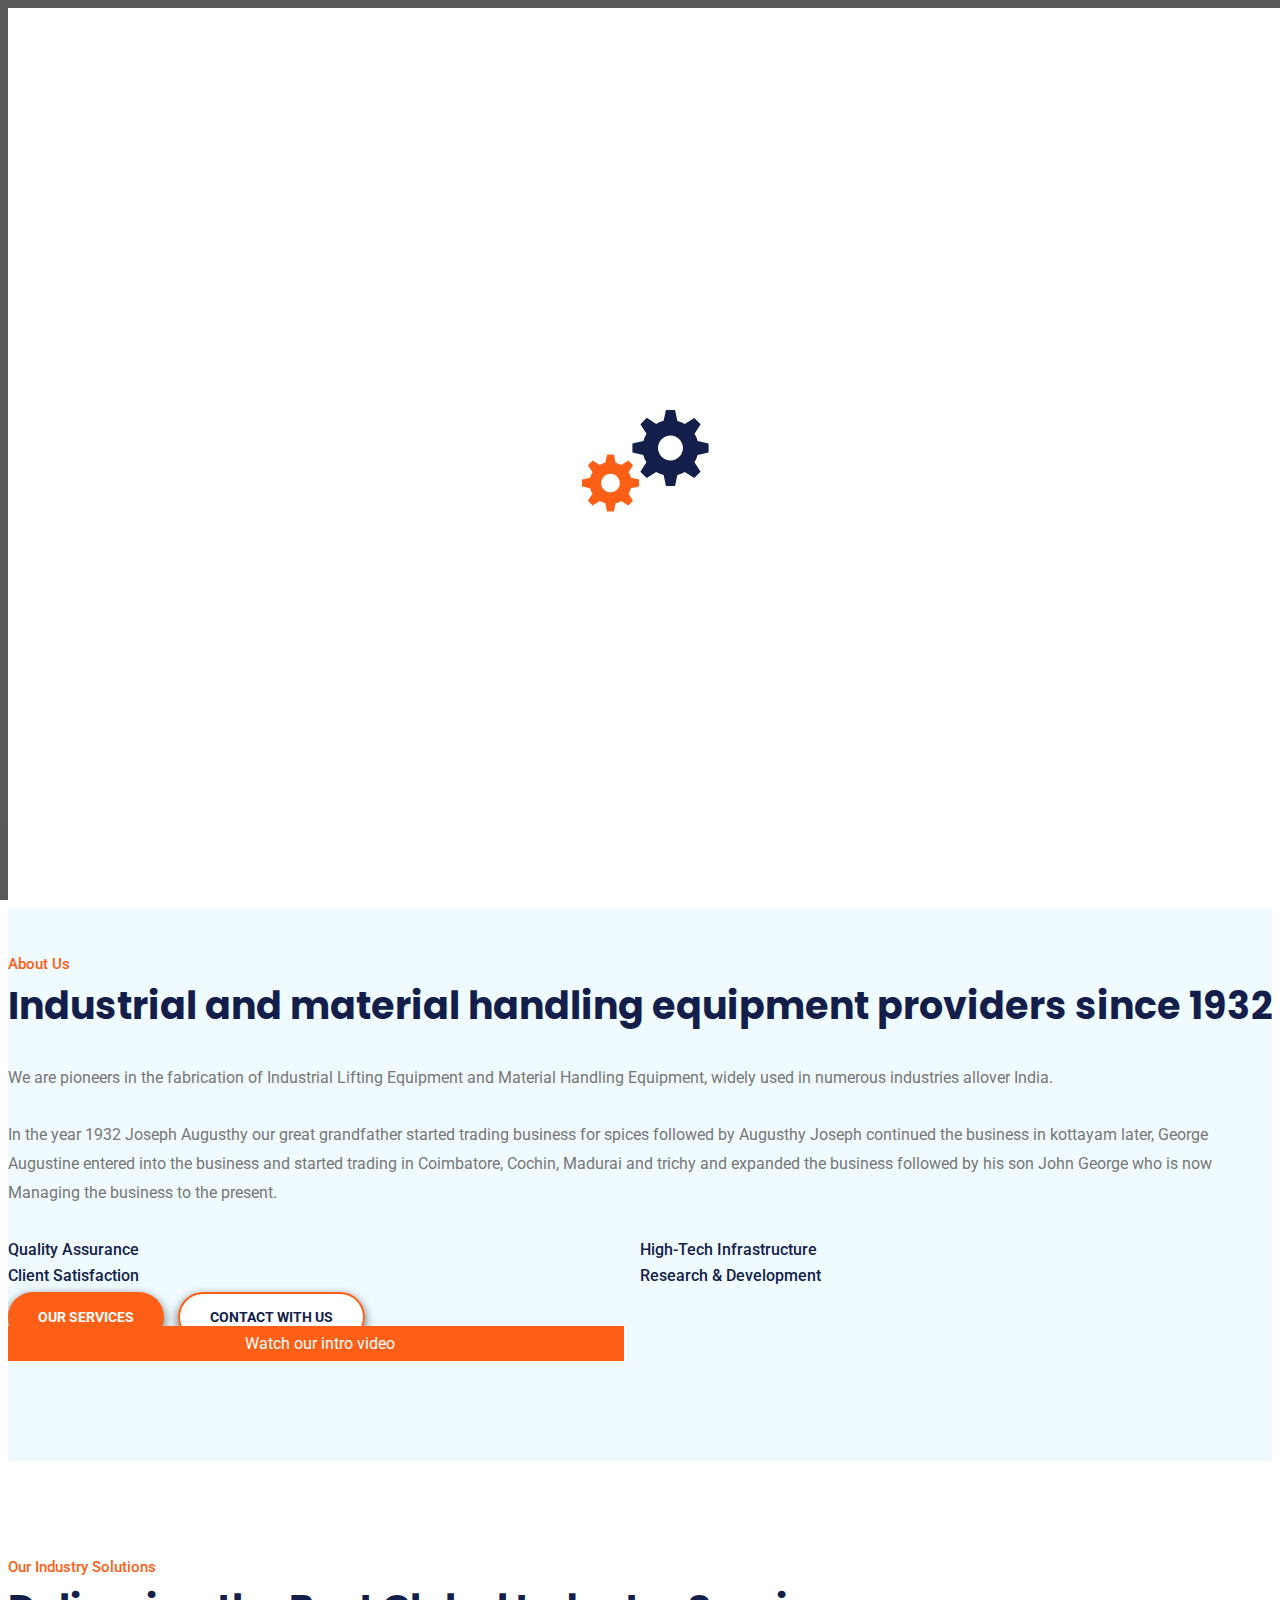
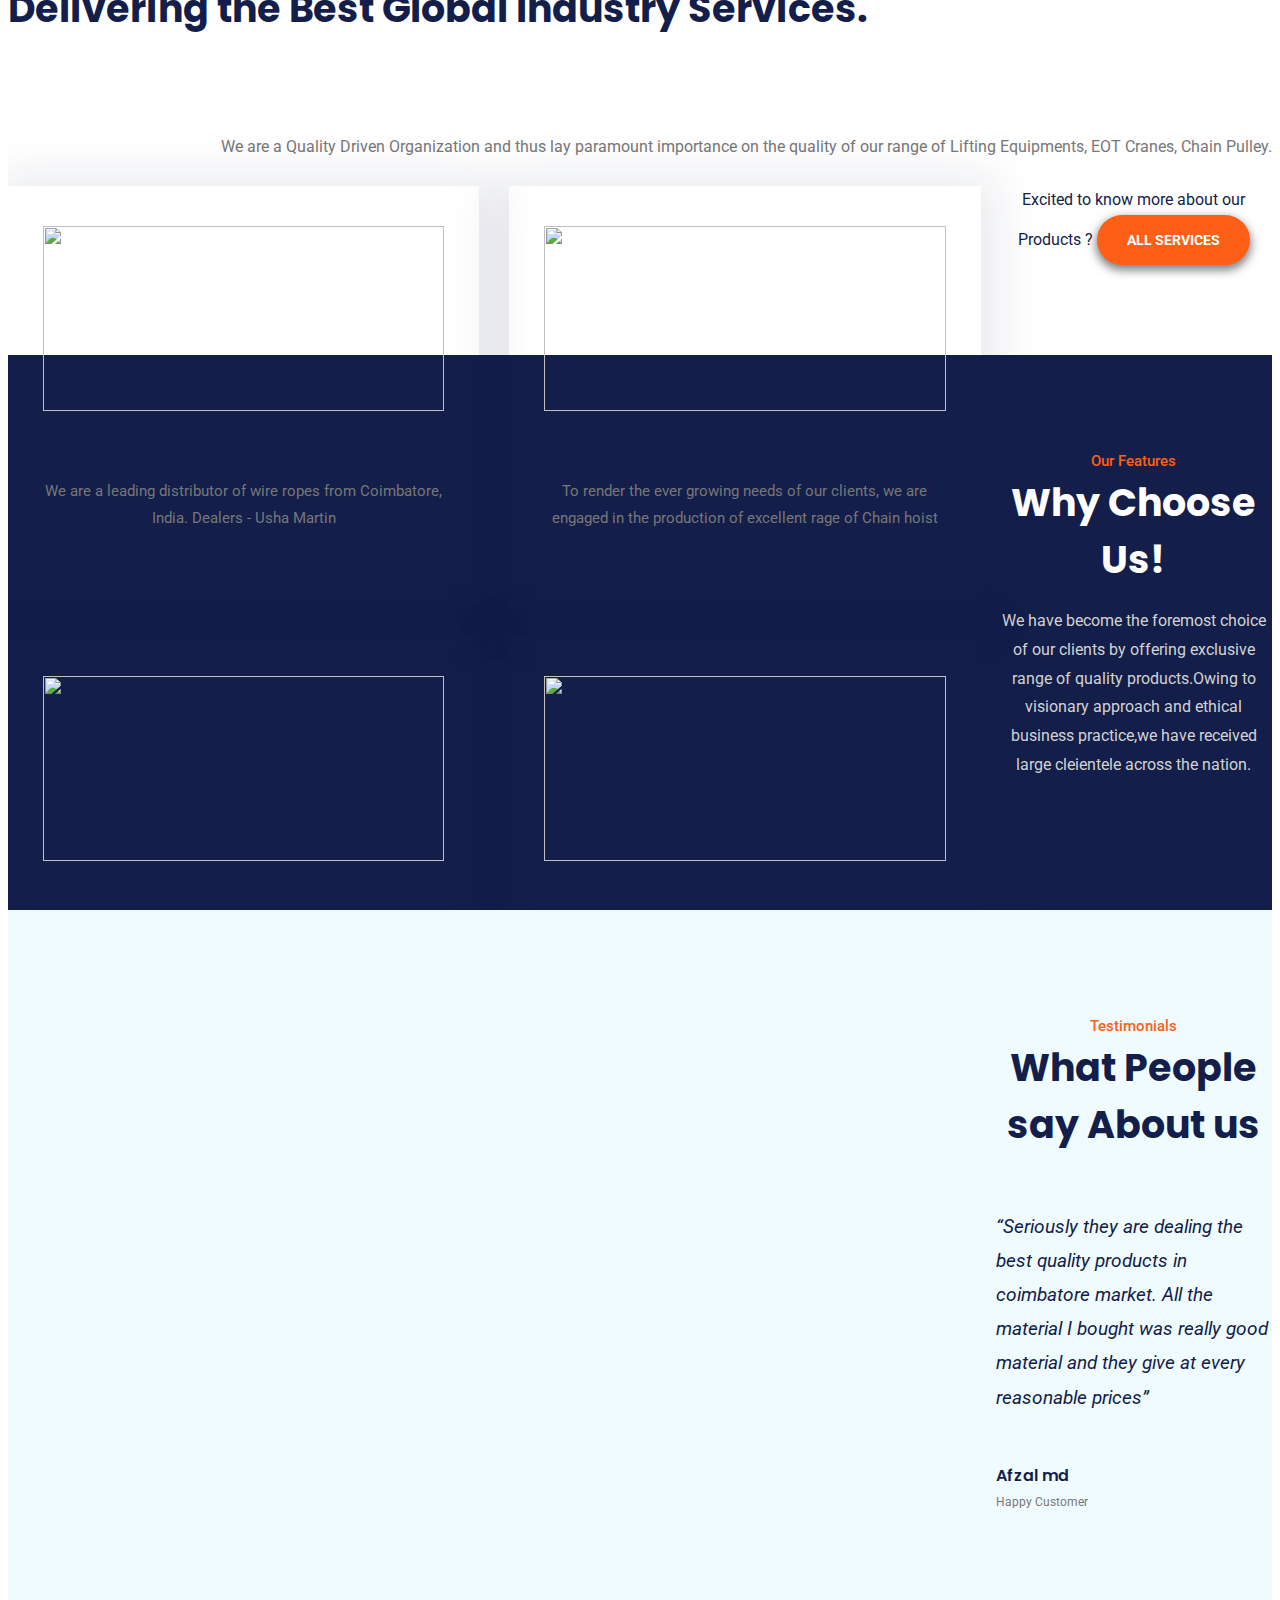
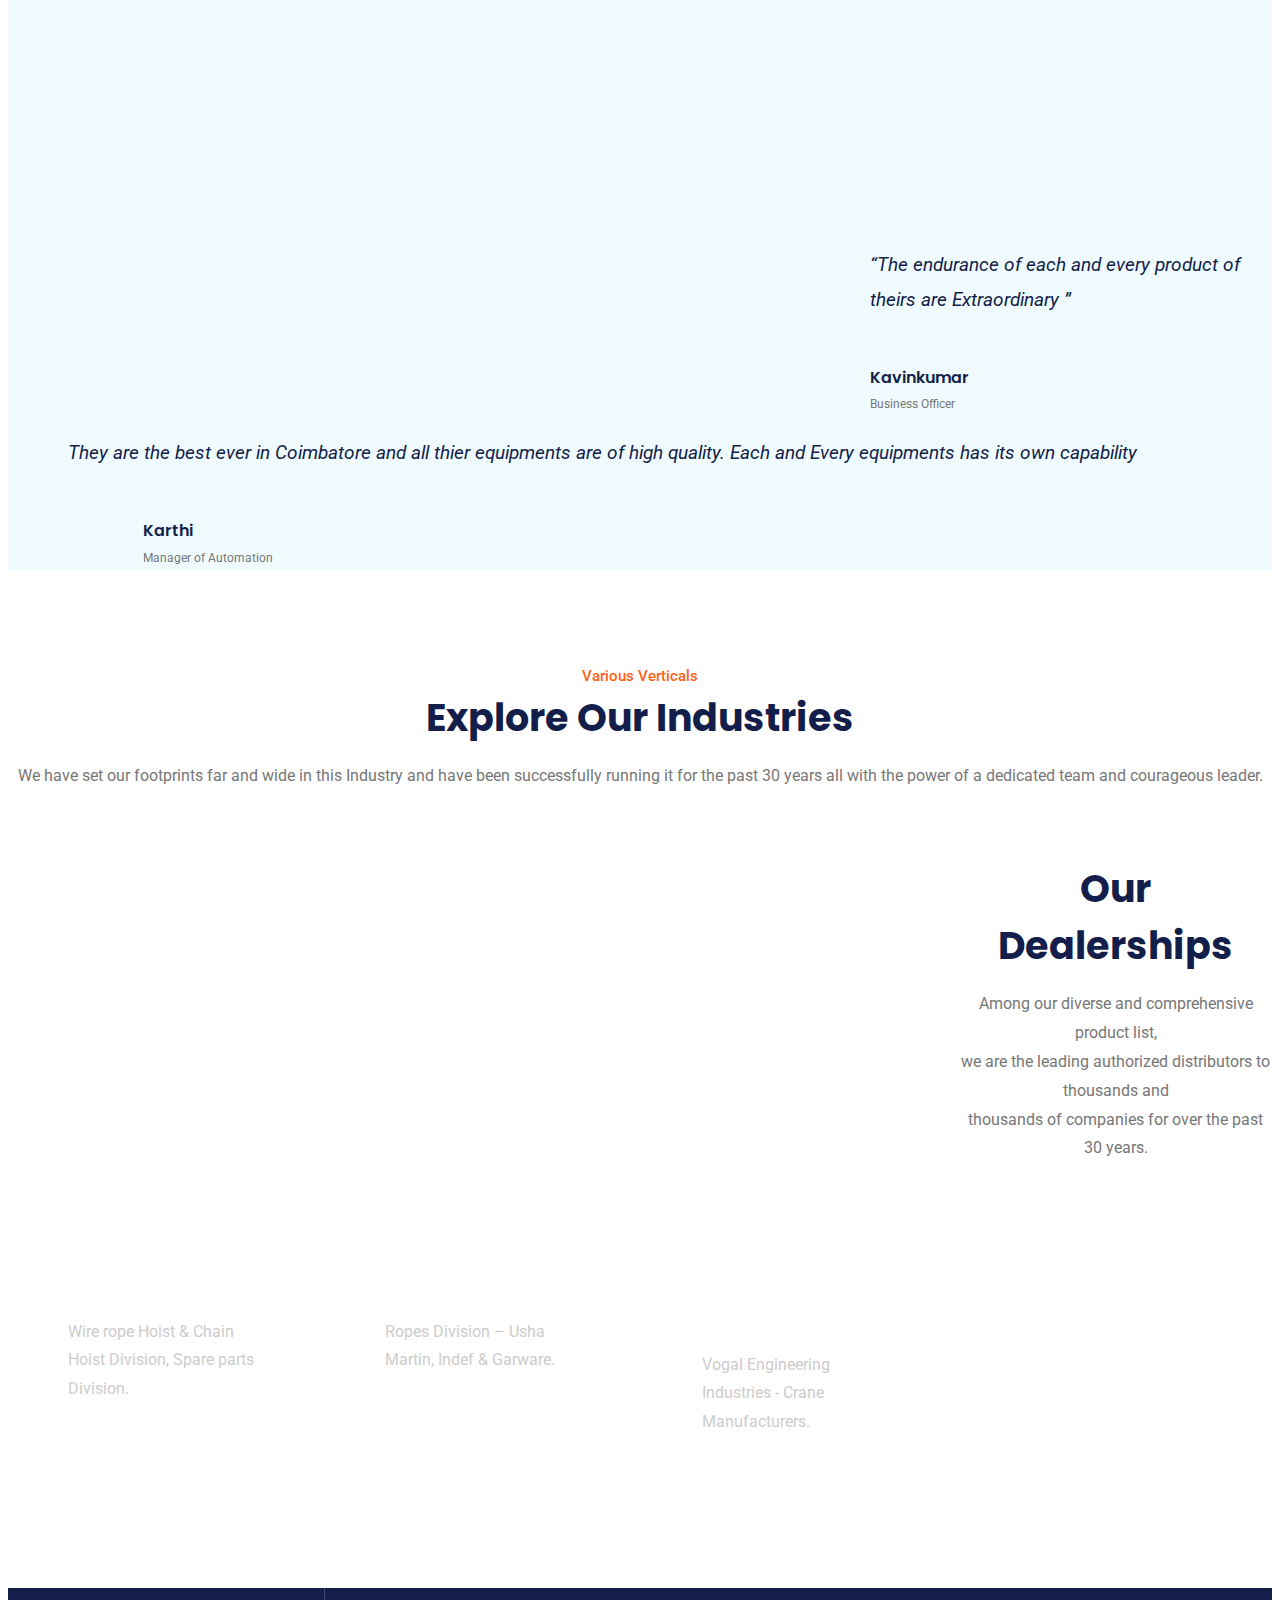
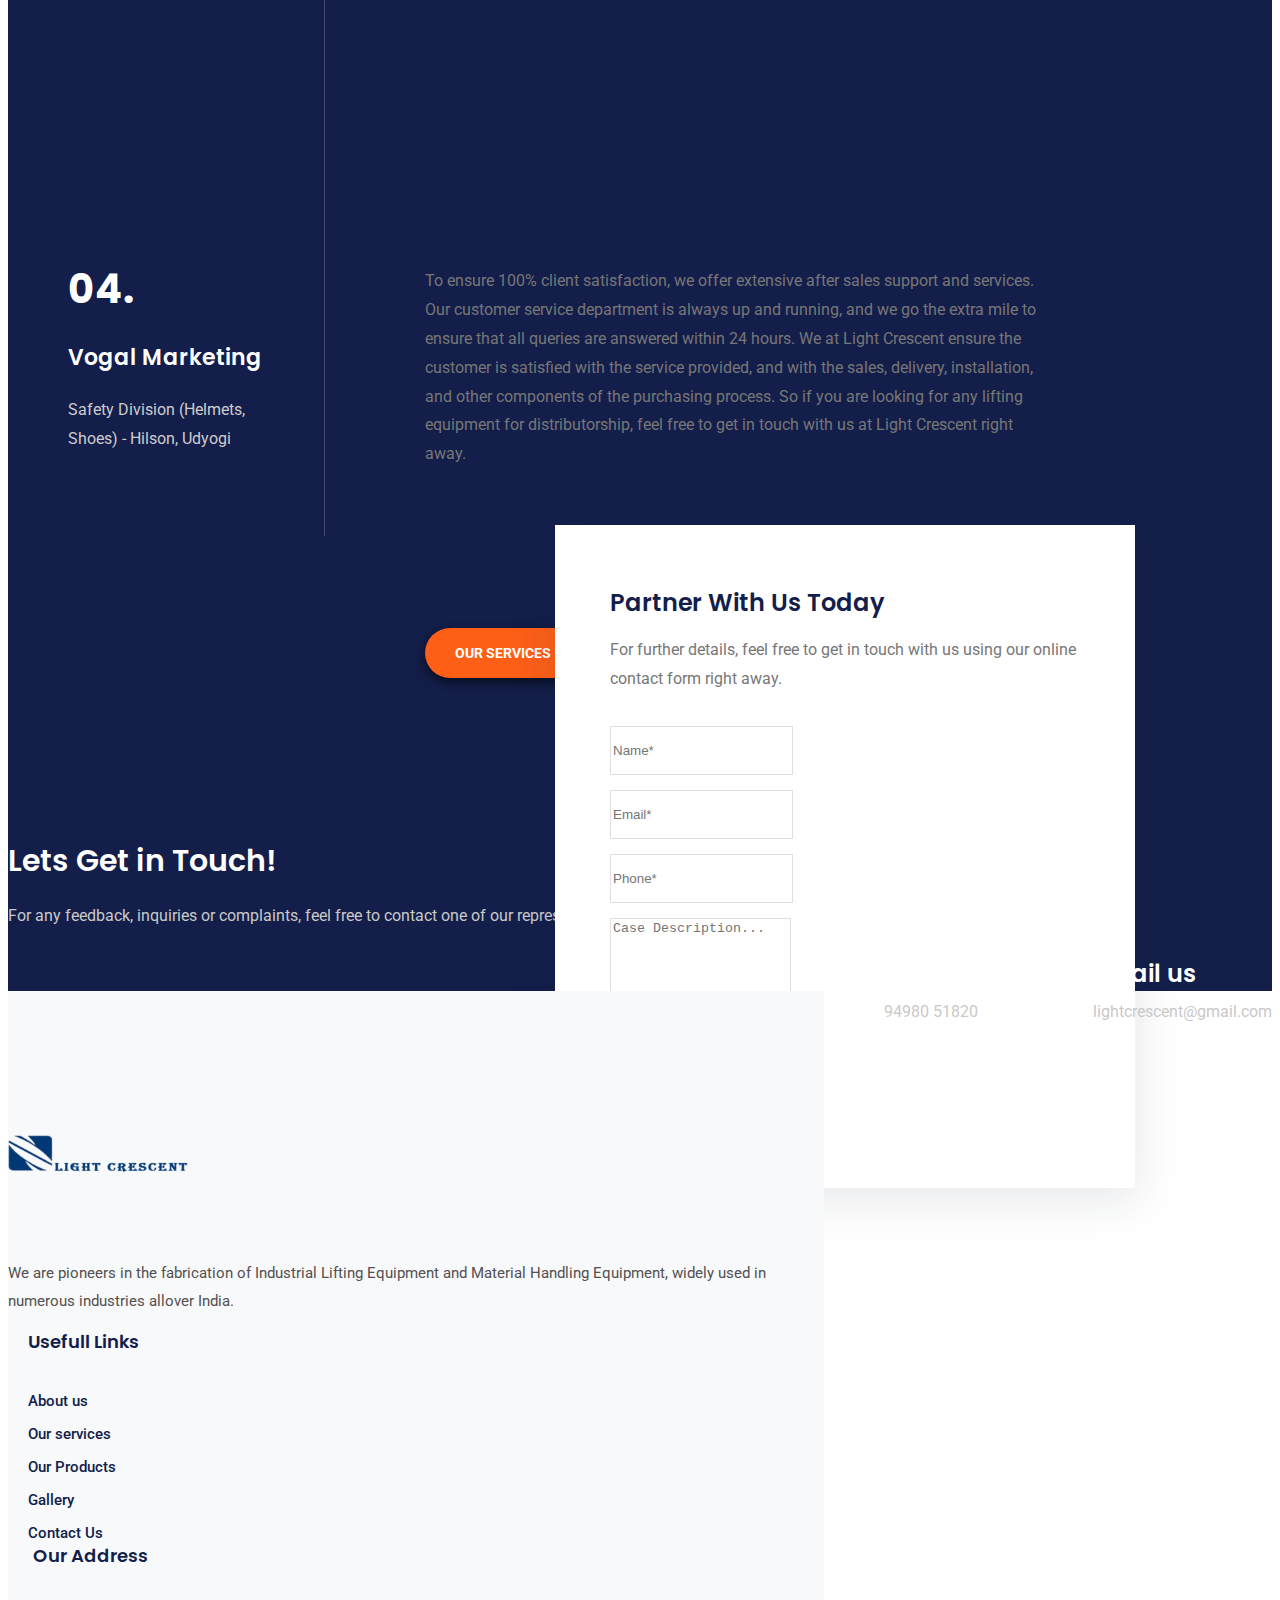
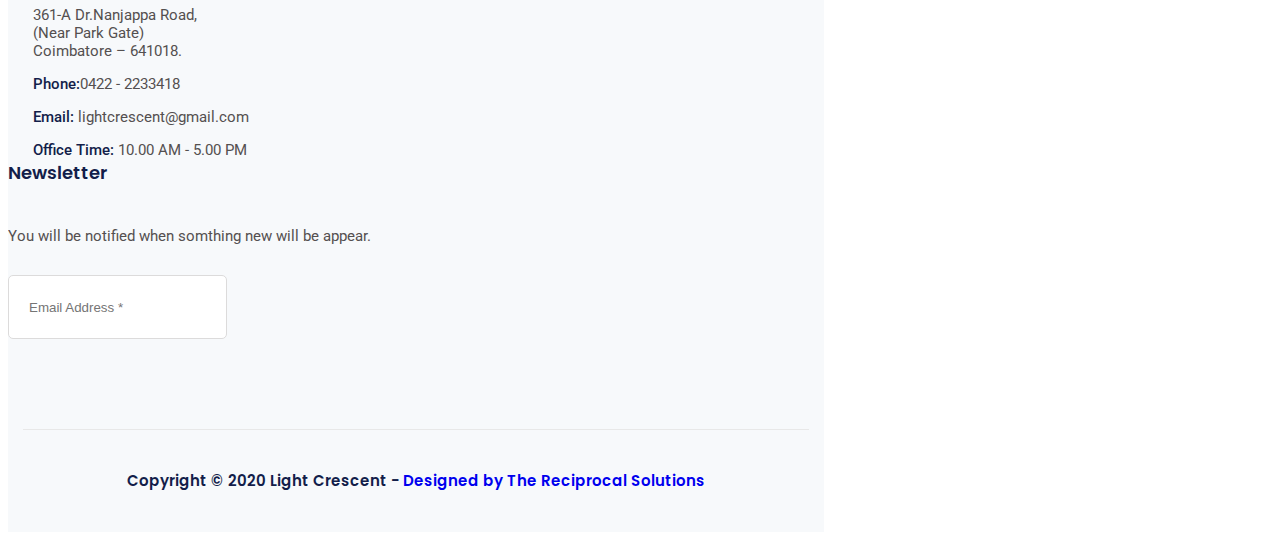
==== commit 562f5672: "index content 10.1.22" ====
--- a/index.html
+++ b/index.html
@@ -4,8 +4,9 @@
 <head>
     <meta charset="utf-8">
     <meta http-equiv="X-UA-Compatible" content="IE=edge">
-        <title> Light Crescent - Material Lifting and Handling Equipments Manufacturing Company </title>
-    <meta name="description" content=" Light Crescent - We are pioneers in the fabrication of Lifting Equipment, Industrial Lifting Equipment and Material Handling Equipment, widely used in numerous industries in Tamil Nadu, Kerala, Karnataka & Andhra Pradesh. Light Crescent, Light Crescent Ropes, Vogal Engineering, Vogal Marketing.">
+    <title> Light Crescent - Material Lifting and Handling Equipments Manufacturing Company </title>
+    <meta name="description"
+        content=" Light Crescent - We are pioneers in the fabrication of Lifting Equipment, Industrial Lifting Equipment and Material Handling Equipment, widely used in numerous industries in Tamil Nadu, Kerala, Karnataka & Andhra Pradesh. Light Crescent, Light Crescent Ropes, Vogal Engineering, Vogal Marketing.">
     <meta name="keywords" content=" Light Crescent, Light Crescent Ropes, Vogal Engineering, Vogal Marketing
 material lifting equipment					
 material lifting equipment rental					
@@ -36,7 +37,7 @@
 crane manufacturing company in india">
     <meta name="viewport" content="width=device-width, initial-scale=1">
 
-    
+
     <link href="assets/css/themify-icons.css" rel="stylesheet">
     <link href="assets/css/flaticon.css" rel="stylesheet">
     <link href="assets/css/bootstrap.min.css" rel="stylesheet">
@@ -50,7 +51,7 @@
     <link href="assets/css/owl.transitions.css" rel="stylesheet">
     <link href="assets/css/jquery.fancybox.css" rel="stylesheet">
     <link href="assets/css/style.css" rel="stylesheet">
-	    <link rel="shortcut icon" href="assets/images/favicon.png">
+    <link rel="shortcut icon" href="assets/images/favicon.png">
 
     <script src="https://use.fontawesome.com/f318fd765e.js"></script>
 
@@ -69,12 +70,16 @@
             <div class="loader">
                 <div class="gear two">
                     <svg viewbox="0 0 100 100" fill="#131e4a">
-                        <path d="M97.6,55.7V44.3l-13.6-2.9c-0.8-3.3-2.1-6.4-3.9-9.3l7.6-11.7l-8-8L67.9,20c-2.9-1.7-6-3.1-9.3-3.9L55.7,2.4H44.3l-2.9,13.6      c-3.3,0.8-6.4,2.1-9.3,3.9l-11.7-7.6l-8,8L20,32.1c-1.7,2.9-3.1,6-3.9,9.3L2.4,44.3v11.4l13.6,2.9c0.8,3.3,2.1,6.4,3.9,9.3      l-7.6,11.7l8,8L32.1,80c2.9,1.7,6,3.1,9.3,3.9l2.9,13.6h11.4l2.9-13.6c3.3-0.8,6.4-2.1,9.3-3.9l11.7,7.6l8-8L80,67.9      c1.7-2.9,3.1-6,3.9-9.3L97.6,55.7z M50,65.6c-8.7,0-15.6-7-15.6-15.6s7-15.6,15.6-15.6s15.6,7,15.6,15.6S58.7,65.6,50,65.6z"></path>
+                        <path
+                            d="M97.6,55.7V44.3l-13.6-2.9c-0.8-3.3-2.1-6.4-3.9-9.3l7.6-11.7l-8-8L67.9,20c-2.9-1.7-6-3.1-9.3-3.9L55.7,2.4H44.3l-2.9,13.6      c-3.3,0.8-6.4,2.1-9.3,3.9l-11.7-7.6l-8,8L20,32.1c-1.7,2.9-3.1,6-3.9,9.3L2.4,44.3v11.4l13.6,2.9c0.8,3.3,2.1,6.4,3.9,9.3      l-7.6,11.7l8,8L32.1,80c2.9,1.7,6,3.1,9.3,3.9l2.9,13.6h11.4l2.9-13.6c3.3-0.8,6.4-2.1,9.3-3.9l11.7,7.6l8-8L80,67.9      c1.7-2.9,3.1-6,3.9-9.3L97.6,55.7z M50,65.6c-8.7,0-15.6-7-15.6-15.6s7-15.6,15.6-15.6s15.6,7,15.6,15.6S58.7,65.6,50,65.6z">
+                        </path>
                     </svg>
                 </div>
                 <div class="gear three">
                     <svg viewbox="0 0 100 100" fill="#fd5f17">
-                        <path d="M97.6,55.7V44.3l-13.6-2.9c-0.8-3.3-2.1-6.4-3.9-9.3l7.6-11.7l-8-8L67.9,20c-2.9-1.7-6-3.1-9.3-3.9L55.7,2.4H44.3l-2.9,13.6      c-3.3,0.8-6.4,2.1-9.3,3.9l-11.7-7.6l-8,8L20,32.1c-1.7,2.9-3.1,6-3.9,9.3L2.4,44.3v11.4l13.6,2.9c0.8,3.3,2.1,6.4,3.9,9.3      l-7.6,11.7l8,8L32.1,80c2.9,1.7,6,3.1,9.3,3.9l2.9,13.6h11.4l2.9-13.6c3.3-0.8,6.4-2.1,9.3-3.9l11.7,7.6l8-8L80,67.9      c1.7-2.9,3.1-6,3.9-9.3L97.6,55.7z M50,65.6c-8.7,0-15.6-7-15.6-15.6s7-15.6,15.6-15.6s15.6,7,15.6,15.6S58.7,65.6,50,65.6z"></path>
+                        <path
+                            d="M97.6,55.7V44.3l-13.6-2.9c-0.8-3.3-2.1-6.4-3.9-9.3l7.6-11.7l-8-8L67.9,20c-2.9-1.7-6-3.1-9.3-3.9L55.7,2.4H44.3l-2.9,13.6      c-3.3,0.8-6.4,2.1-9.3,3.9l-11.7-7.6l-8,8L20,32.1c-1.7,2.9-3.1,6-3.9,9.3L2.4,44.3v11.4l13.6,2.9c0.8,3.3,2.1,6.4,3.9,9.3      l-7.6,11.7l8,8L32.1,80c2.9,1.7,6,3.1,9.3,3.9l2.9,13.6h11.4l2.9-13.6c3.3-0.8,6.4-2.1,9.3-3.9l11.7,7.6l8-8L80,67.9      c1.7-2.9,3.1-6,3.9-9.3L97.6,55.7z M50,65.6c-8.7,0-15.6-7-15.6-15.6s7-15.6,15.6-15.6s15.6,7,15.6,15.6S58.7,65.6,50,65.6z">
+                        </path>
                     </svg>
                 </div>
             </div>
@@ -138,9 +143,10 @@
                         <div class="contact">
                             <div class="call">
                                 <a href="tel:9498051820">
-                                <i class="fi flaticon-call"></i>
-                                <p>Call us anytime</p>
-                                <h5>94980 51820</h5></a>
+                                    <i class="fi flaticon-call"></i>
+                                    <p>Call us anytime</p>
+                                    <h5>94980 51820</h5>
+                                </a>
                             </div>
                             <a href="contact.html" class="theme-btn">Contact us</a>
                         </div>
@@ -155,58 +161,62 @@
         <section class="hero-slider hero-style-1">
             <div class="swiper-container">
                 <div class="swiper-wrapper">
-			 <div class="swiper-slide">
+                    <div class="swiper-slide">
                         <div class="slide-inner slide-bg-image" data-background="images/bgm3.png">
                             <div class="container">
                                 <div data-swiper-parallax="300" class="slide-title">
-                                   <h2>A Global provider of Lifting Eqiupments for Industrial sectors. </h2>
+                                    <h2>A Global provider of Lifting Eqiupments for Industrial sectors. </h2>
                                 </div>
                                 <div data-swiper-parallax="400" class="slide-text">
-                                    <p>Established in 1989, Our services have extended across an exhaustive list of prestigious clientele.</p>
+                                    <p>Established in 1989, Our services have extended across an exhaustive list of
+                                        prestigious clientele.</p>
                                 </div>
                                 <div class="clearfix"></div>
                                 <div data-swiper-parallax="500" class="slide-btns">
-                                    <a href="products.html" class="theme-btn">Our services</a> 
-                                    <a href="about.html" class="theme-btn-s2">More about us</a> 
-                                </div>
-                            </div>
-                        </div> <!-- end slide-inner --> 
+                                    <a href="products.html" class="theme-btn">Our services</a>
+                                    <a href="about.html" class="theme-btn-s2">More about us</a>
+                                </div>
+                            </div>
+                        </div> <!-- end slide-inner -->
                     </div> <!-- end swiper-slide -->
-               
+
                     <div class="swiper-slide">
                         <div class="slide-inner slide-bg-image" data-background="images/bgm1.jpg">
                             <div class="container">
                                 <div data-swiper-parallax="300" class="slide-title">
-                                    <h2> World Class Manufacturer & Supplier of lifting & Material Handling Equipments</h2>
+                                    <h2> World Class Manufacturer & Supplier of lifting & Material Handling Equipments
+                                    </h2>
                                 </div>
                                 <div data-swiper-parallax="400" class="slide-text">
-                                    <p>Established in 1989, Light Cresent Industries is focused on supplying high quality lifting, rigging and material handling equipments.</p>
+                                    <p>Established in 1989, Light Crescent Company is focused on supplying high quality
+                                        lifting, rigging and material handling equipments.</p>
                                 </div>
                                 <div class="clearfix"></div>
                                 <div data-swiper-parallax="500" class="slide-btns">
-                                    <a href="products.html" class="theme-btn">Our services</a> 
-                                    <a href="about.html" class="theme-btn-s2">More about us</a> 
-                                </div>
-                            </div>
-                        </div> <!-- end slide-inner --> 
+                                    <a href="products.html" class="theme-btn">Our services</a>
+                                    <a href="about.html" class="theme-btn-s2">More about us</a>
+                                </div>
+                            </div>
+                        </div> <!-- end slide-inner -->
                     </div> <!-- end swiper-slide -->
 
                     <div class="swiper-slide">
                         <div class="slide-inner slide-bg-image" data-background="images/bgm2.jpg">
                             <div class="container">
                                 <div data-swiper-parallax="300" class="slide-title">
-                                   <h2>A Global provider of Lifting Eqiupments for Industrial sectors. </h2>
+                                    <h2>A Global provider of Lifting Eqiupments for Industrial sectors. </h2>
                                 </div>
                                 <div data-swiper-parallax="400" class="slide-text">
-                                    <p>Established in 1989, Our services have extended across an exhaustive list of prestigious clientele.</p>
+                                    <p>Established in 1989, Our services have extended across an exhaustive list of
+                                        prestigious clientele.</p>
                                 </div>
                                 <div class="clearfix"></div>
                                 <div data-swiper-parallax="500" class="slide-btns">
-                                    <a href="products.html" class="theme-btn">Our services</a> 
-                                    <a href="about.html" class="theme-btn-s2">More about us</a> 
-                                </div>
-                            </div>
-                        </div> <!-- end slide-inner --> 
+                                    <a href="products.html" class="theme-btn">Our services</a>
+                                    <a href="about.html" class="theme-btn-s2">More about us</a>
+                                </div>
+                            </div>
+                        </div> <!-- end slide-inner -->
                     </div> <!-- end swiper-slide -->
                 </div>
                 <!-- end swiper-wrapper -->
@@ -218,13 +228,14 @@
             </div>
         </section>
         <!-- end of hero slider -->
-<a href="tel:+91 94980 51820" class="float1" target="_blank">
+        <a href="tel:+91 94980 51820" class="float1" target="_blank">
             <i class="fa fa-phone my-float1"></i>
-            </a>
-      
-        <a href="https://api.whatsapp.com/send?phone=+91 94980 51820&text=Hello Light Crescent" class="float" target="_blank">
-        <i class="fa fa-whatsapp my-float"></i>
-        </a> 
+        </a>
+
+        <a href="https://api.whatsapp.com/send?phone=+91 94980 51820&text=Hello Light Crescent" class="float"
+            target="_blank">
+            <i class="fa fa-whatsapp my-float"></i>
+        </a>
 
         <!-- start about-us-section -->
         <section class="about-us-section section-padding">
@@ -233,12 +244,18 @@
                     <div class="col col-md-6">
                         <div class="section-title">
                             <span>About us</span>
-                            <h2>31 years of industrial and material handling equipment providers</h2>
+                            <h2>Industrial and material handling equipment providers since 1932</h2>
                         </div>
                         <div class="details">
-                            <p>We are pioneers in the fabrication of Industrial Lifting Equipment and Material Handling Equipment, widely used in numerous industries allover India.
-                              <br>
-                                <br> Incepted in the year 1989, “Light Cresent” is involved in the fabrication of technological advanced range of Lifting Equipment, EOT crane,Gantry crane,Underslung crane, HOT crane (Double girder crane, Single grider crane), Pillar mounted JIB crane, Manual JIB crane, Wall Mounted JIB crane, Hydraulic Jib crane, Electric wire rope hoist, Electric chain hoist, Electric travelling trolley, Wire rope pulley, Manila rope pulley, Manual crab winches, Worm gear winch machine, etc...</p>
+                            <p>We are pioneers in the fabrication of Industrial Lifting Equipment and Material Handling
+                                Equipment, widely used in numerous industries allover India.
+                                <br>
+                                <br> In the year 1932 Joseph Augusthy our great grandfather started trading business for
+                                spices followed by Augusthy Joseph continued the business in kottayam later,
+                                George Augustine entered into the business and started trading in Coimbatore, Cochin,
+                                Madurai and trichy and expanded the business followed by his son
+                                John George who is now Managing the business to the present.
+                            </p>
                             <div class="clearfix">
                                 <ul>
                                     <li><i class="ti-check"></i> Quality Assurance</li>
@@ -261,9 +278,11 @@
                                 <img src="./images/lgl.png" alt>
                             </div>
                             <div class="video-holder">
-                                <a href="https://www.youtube.com/embed/HUA_Wwvb48s?autoplay=1" class="hero-video-btn video-btn"  data-type="iframe" tabindex="0"><i class="fi flaticon-play-button"></i>Watch our intro video</a> 
-                            </div>
-                        </div> 
+                                <a href="https://www.youtube.com/embed/HUA_Wwvb48s?autoplay=1"
+                                    class="hero-video-btn video-btn" data-type="iframe" tabindex="0"><i
+                                        class="fi flaticon-play-button"></i>Watch our intro video</a>
+                            </div>
+                        </div>
                     </div>
                 </div>
             </div> <!-- end container -->
@@ -283,7 +302,8 @@
                     </div>
                     <div class="col col-md-6">
                         <div class="title-text">
-                            <p>We are a Quality Driven Organization and thus lay paramount importance on the quality of our range of Lifting Equipments, EOT Cranes, Chain Pulley. </p>
+                            <p>We are a Quality Driven Organization and thus lay paramount importance on the quality of
+                                our range of Lifting Equipments, EOT Cranes, Chain Pulley. </p>
                         </div>
                     </div>
                 </div>
@@ -291,44 +311,63 @@
                     <div class="col col-xs-12">
                         <div class="service-grids clearfix">
                             <div class="grid">
-                                <i class=""><img src="https://drive.google.com/thumbnail?id=1CyJNK19x6ehh3z7O97wK3bA8VDSiX4_o" alt=""></i>
+                                <i class=""><img
+                                        src="https://drive.google.com/thumbnail?id=1CyJNK19x6ehh3z7O97wK3bA8VDSiX4_o"
+                                        alt=""></i>
                                 <h4><a href="#">Wire Ropes</a></h4>
-                                <p> We are a leading Manufacturer of wire ropes from Coimbatore, India. Dealers - Usha Martin </p>
+                                <p> We are a leading distributor of wire ropes from Coimbatore, India. Dealers - Usha
+                                    Martin </p>
                                 <a href="products.html" class="read-more">View more <i class="fi flaticon-next"></i></a>
                             </div>
                             <div class="grid">
-                                <i class=""><img src="https://drive.google.com/thumbnail?id=12OJdZ-VrgwDJTJjHghykzNMUzeFa1uSG" alt=""></i>
+                                <i class=""><img
+                                        src="https://drive.google.com/thumbnail?id=12OJdZ-VrgwDJTJjHghykzNMUzeFa1uSG"
+                                        alt=""></i>
                                 <h4><a href="#">Electric Chain Host</a></h4>
-                                <p> To render the ever growing needs of our clients, we are engaged in the production of excellent rage of Chain hoist </p>
+                                <p> To render the ever growing needs of our clients, we are engaged in the production of
+                                    excellent rage of Chain hoist </p>
                                 <a href="products.html" class="read-more">View More <i class="fi flaticon-next"></i></a>
                             </div>
                             <div class="grid">
-                                <i class=""><img src="https://drive.google.com/thumbnail?id=1tgKV4ZHBqIu49XqDCH464c3s6Ydzsvdx" alt=""></i>
+                                <i class=""><img
+                                        src="https://drive.google.com/thumbnail?id=1tgKV4ZHBqIu49XqDCH464c3s6Ydzsvdx"
+                                        alt=""></i>
                                 <h4><a href="#">EOT Crane</a></h4>
-                                <p>We have with us a wide range of EOT Cranes, which are gracefully designed in accordance with the industry standards.  </p>
+                                <p>We have with us a wide range of EOT Cranes, which are gracefully designed in
+                                    accordance with the industry standards. </p>
                                 <a href="products.html" class="read-more">View More <i class="fi flaticon-next"></i></a>
                             </div>
                             <div class="grid">
-                                <i class=""><img src="https://drive.google.com/thumbnail?id=12fQxo5oOieHccV_R9DUFhr3XY4aw4Bg_" alt=""></i>
+                                <i class=""><img
+                                        src="https://drive.google.com/thumbnail?id=12fQxo5oOieHccV_R9DUFhr3XY4aw4Bg_"
+                                        alt=""></i>
                                 <h4><a href="#">Material Lifting Equipments</a></h4>
-                                <p> We are reckoned dealers of precision-engineered range of Lifting Equipments, which are customized by clients. </p>
+                                <p> We are reckoned dealers of precision-engineered range of Lifting Equipments, which
+                                    are customized by clients. </p>
                                 <a href="products.html" class="read-more">View More <i class="fi flaticon-next"></i></a>
                             </div>
                             <div class="grid">
-                                <i class=""><img src="https://drive.google.com/thumbnail?id=1qgvFODiXeYVmTg92OY2_qtThPPXXrzlH" alt=""></i>
+                                <i class=""><img
+                                        src="https://drive.google.com/thumbnail?id=1qgvFODiXeYVmTg92OY2_qtThPPXXrzlH"
+                                        alt=""></i>
                                 <h4><a href="#">Crane Spares</a></h4>
-                                <p> We are firm believers of continually improving parameters pertaining to all factors. </p>
+                                <p> We are firm believers of continually improving parameters pertaining to all factors.
+                                </p>
                                 <a href="products.html" class="read-more">View More <i class="fi flaticon-next"></i></a>
                             </div>
                             <div class="grid">
-                                <i class=""><img src="https://drive.google.com/thumbnail?id=1jkDYNeHDo_nxd1cJtpK0Yel6lEPtDjmj" alt=""></i>
+                                <i class=""><img
+                                        src="https://drive.google.com/thumbnail?id=1jkDYNeHDo_nxd1cJtpK0Yel6lEPtDjmj"
+                                        alt=""></i>
                                 <h4><a href="#">Chain Pulley Blocks</a></h4>
-                                <p> To render the ever growing needs of our clients, we are engaged in the production of excellent rage of Chain Pulley</p>
+                                <p> To render the ever growing needs of our clients, we are engaged in the production of
+                                    excellent rage of Chain Pulley</p>
                                 <a href="products.html" class="read-more">View More <i class="fi flaticon-next"></i></a>
                             </div>
                         </div>
                         <div class="view-all">
-                            <p>Excited to know more about our Products ?<span>&nbsp;</span><a href="products.html" class="theme-btn" style="color: white; text-decoration: none;">All Services</a></p>
+                            <p>Excited to know more about our Products ?<span>&nbsp;</span><a href="products.html"
+                                    class="theme-btn" style="color: white; text-decoration: none;">All Services</a></p>
                         </div>
                     </div>
                 </div>
@@ -345,8 +384,10 @@
                         <div class="section-title-s3">
                             <span>Our Features</span>
                             <h2>Why Choose Us!</h2>
-                            <p>We have become the foremost choice of our clients by offering exclusive range of quality products.Owing to visionary approach and ethical business practice,we have received large cleientele across the nation.
-                                  </p>
+                            <p>We have become the foremost choice of our clients by offering exclusive range of quality
+                                products.Owing to visionary approach and ethical business practice,we have received
+                                large cleientele across the nation.
+                            </p>
                         </div>
                     </div>
                 </div>
@@ -356,22 +397,22 @@
                             <div class="grid">
                                 <i class="fi flaticon-network-1"></i>
                                 <h3>Best Quality at very Competitive prices</h3>
-                              
+
                             </div>
                             <div class="grid">
                                 <i class="fi flaticon-circular-label-with-certified-stamp"></i>
                                 <h3>Manufacturing facilities</h3>
-                            
+
                             </div>
                             <div class="grid">
                                 <i class="fi flaticon-chip"></i>
                                 <h3>Pool of expert engineers</h3>
-                                
+
                             </div>
                             <div class="grid">
                                 <i class="fi flaticon-24-hours"></i>
                                 <h3>High level of Industry Expertise</h3>
-                                
+
                             </div>
                         </div>
                     </div>
@@ -395,7 +436,7 @@
                 <div class="row">
                     <div class="col col-md-4">
                         <div class="testimonial-left-img-holder">
-                                        <img src="assets/images/testimonials/salesman.png" alt>
+                            <img src="assets/images/testimonials/salesman.png" alt>
                         </div>
                     </div>
                     <div class="col col-md-8">
@@ -403,7 +444,9 @@
                             <div class="grid">
                                 <div class="quote">
                                     <i class="fi flaticon-quote"></i>
-                                    <p>“Seriously they are dealing the best quality products in coimbatore market.  All the material I bought was really good material and they give at every reasonable prices”</p>
+                                    <p>“Seriously they are dealing the best quality products in coimbatore market. All
+                                        the material I bought was really good material and they give at every reasonable
+                                        prices”</p>
                                 </div>
                                 <div class="client-info">
                                     <div class="img-holder">
@@ -433,7 +476,8 @@
                             <div class="grid">
                                 <div class="quote">
                                     <i class="fi flaticon-quote"></i>
-                                    <p>They are the best ever in Coimbatore and all thier equipments are of high quality. Each and Every equipments has its own capability  </p>
+                                    <p>They are the best ever in Coimbatore and all thier equipments are of high
+                                        quality. Each and Every equipments has its own capability </p>
                                 </div>
                                 <div class="client-info">
                                     <div class="img-holder">
@@ -461,7 +505,9 @@
                         <div class="section-title-s5">
                             <span>Various Verticals</span>
                             <h2>Explore Our Industries</h2>
-                            <p>We have set our footprints far and wide in this Industry and have been successfully running it for the past 30 years all with the power of a dedicated team and courageous leader.</p>
+                            <p>We have set our footprints far and wide in this Industry and have been successfully
+                                running it for the past 30 years all with the power of a dedicated team and courageous
+                                leader.</p>
                         </div>
                     </div>
                 </div>
@@ -512,7 +558,8 @@
             <div class="section-title-s5">
                 <span></span><br>
                 <h2>Our Dealerships</h2>
-                <p>Among our diverse and comprehensive product list, <br>we are the leading authorized distributors to thousands and<br> thousands of companies for over the past 30 years.</p>
+                <p>Among our diverse and comprehensive product list, <br>we are the leading authorized distributors to
+                    thousands and<br> thousands of companies for over the past 30 years.</p>
             </div>
             <div class="container">
                 <div class="row">
@@ -541,7 +588,7 @@
                             </div>
                             <div class="grid">
                                 <img src="images/dealer logo/uyd.png" alt>
-                            </div> 
+                            </div>
                             <div class="grid">
                                 <img src="images/dealer logo/trd.png" alt>
                             </div>
@@ -554,13 +601,13 @@
                             <div class="grid">
                                 <img src="images/dealer logo/pethe.png" alt>
                             </div>
-                          <div class="grid">
+                            <div class="grid">
                                 <img src="images/dealer logo/speed.png" alt>
                             </div>
-				<div class="grid">
+                            <div class="grid">
                                 <img src="images/dealer logo/ind.png" alt>
                             </div>
-				<div class="grid">
+                            <div class="grid">
                                 <img src="images/dealer logo/ssd.png" alt>
                             </div>
                         </div>
@@ -613,7 +660,7 @@
 
 
         <!-- start team-section -->
-        <section class="team-section section-padding">
+        <!--section class="team-section section-padding">
             <div class="container">
                 <div class="row">
                     <div class="col col-lg-6 col-lg-offset-3 col-md-8 col-md-offset-2">
@@ -678,8 +725,8 @@
                         </div>
                     </div>
                 </div>
-            </div> <!-- end container -->
-        </section>
+            </div> 
+        </section-->
         <!-- end team-section -->
 
 
@@ -689,7 +736,12 @@
                 <div class="left-col">
                     <h2>CLIENT SATISFACTION IS GUARANTEED</h2>
                     <div class="details">
-                        <p>To ensure 100% client satisfaction, we offer extensive after sales support and services. Our customer service department is always up and running, and we go the extra mile to ensure that all queries are answered within 24 hours. We at Light Crescent ensure the customer is satisfied with the service provided, and with the sales, delivery, installation, and other components of the purchasing process. So if you are looking for any lifting equipment for distributorship, feel free to get in touch with us at Light Crescent right away. </p>
+                        <p>To ensure 100% client satisfaction, we offer extensive after sales support and services. Our
+                            customer service department is always up and running, and we go the extra mile to ensure
+                            that all queries are answered within 24 hours. We at Light Crescent ensure the customer is
+                            satisfied with the service provided, and with the sales, delivery, installation, and other
+                            components of the purchasing process. So if you are looking for any lifting equipment for
+                            distributorship, feel free to get in touch with us at Light Crescent right away. </p>
                         <div class="clearfix">
                             <ul>
                                 <li><i class="ti-check"></i> Quality Assurance</li>
@@ -709,7 +761,8 @@
                 <div class="right-col">
                     <div class="quote-area">
                         <h3>Partner With Us Today</h3>
-                        <p>For further details, feel free to get in touch with us using our online contact form right away.</p>
+                        <p>For further details, feel free to get in touch with us using our online contact form right
+                            away.</p>
                         <form method="post" class="contact-validation-active" id="contact-quote-form">
                             <div>
                                 <input type="text" class="form-control" name="name" id="name" placeholder="Name*">
@@ -721,7 +774,8 @@
                                 <input type="text" class="form-control" name="phone" id="phone" placeholder="Phone*">
                             </div>
                             <div>
-                                <textarea class="form-control" name="note"  id="note" placeholder="Case Description..."></textarea>
+                                <textarea class="form-control" name="note" id="note"
+                                    placeholder="Case Description..."></textarea>
                             </div>
                             <div class="submit-area">
                                 <button type="submit" class="theme-btn" sendFirebase()>Get a quote</button>
@@ -804,22 +858,25 @@
                     <div class="col col-lg-6 col-md-6">
                         <div class="cta-text">
                             <h3>Lets Get in Touch!</h3>
-                            <p>For any feedback, inquiries or complaints, feel free to contact one of our representatives through any of the communication channels below:</p>
+                            <p>For any feedback, inquiries or complaints, feel free to contact one of our
+                                representatives through any of the communication channels below:</p>
                         </div>
                     </div>
                     <div class="col col-lg-5 col-lg-offset-1 col-md-6">
                         <div class="contact-info">
                             <div>
                                 <a href="tel:9498051820">
-                                <i class="fi flaticon-call"></i>
-                                <h4>Call us</h4>
-                                <p>94980 51820</p></a>
+                                    <i class="fi flaticon-call"></i>
+                                    <h4>Call us</h4>
+                                    <p>94980 51820</p>
+                                </a>
                             </div>
                             <div>
                                 <a href="mailto:lightcrescent@gmail.com">
-                                <i class="fi flaticon-contact"></i>
-                                <h4>Email us</h4>
-                                <p>lightcrescent@gmail.com</p></a>
+                                    <i class="fi flaticon-contact"></i>
+                                    <h4>Email us</h4>
+                                    <p>lightcrescent@gmail.com</p>
+                                </a>
                             </div>
                         </div>
                     </div>
@@ -829,108 +886,112 @@
         <!-- end cta-section -->
 
 
-       <!-- start site-footer -->
-       <footer class="site-footer">
-        <div class="upper-footer">
-            <div class="container">
-                <div class="row">
-                    <div class="col col-lg-3 col-md-3 col-sm-6">
-                        <div class="widget about-widget">
-                            <div class="logo widget-title">
-                                <img src="assets/images/footer-logo.png" alt>
-                            </div>
-                            <p>
-We are pioneers in the fabrication of Industrial Lifting Equipment and Material Handling Equipment, widely used in numerous industries allover India.
-</p>
-                            <div class="social-icons">
+        <!-- start site-footer -->
+        <footer class="site-footer">
+            <div class="upper-footer">
+                <div class="container">
+                    <div class="row">
+                        <div class="col col-lg-3 col-md-3 col-sm-6">
+                            <div class="widget about-widget">
+                                <div class="logo widget-title">
+                                    <img src="assets/images/footer-logo.png" alt>
+                                </div>
+                                <p>
+                                    We are pioneers in the fabrication of Industrial Lifting Equipment and Material
+                                    Handling Equipment, widely used in numerous industries allover India.
+                                </p>
+                                <div class="social-icons">
+                                    <ul>
+                                        <li><a href="#"><i class="ti-instagram"></i></a></li>
+                                        <li><a href="#"><i class="ti-facebook"></i></a></li>
+                                        <li><a href="#"><i class="ti-twitter-alt"></i></a></li>
+                                        <li><a href="#"><i class="ti-linkedin"></i></a></li>
+                                    </ul>
+                                </div>
+                            </div>
+                        </div>
+                        <div class="col col-lg-3 col-md-3 col-sm-6">
+                            <div class="widget link-widget">
+                                <div class="widget-title">
+                                    <h3>Usefull Links</h3>
+                                </div>
                                 <ul>
-                                    <li><a href="#"><i class="ti-instagram"></i></a></li>
-                                    <li><a href="#"><i class="ti-facebook"></i></a></li>
-                                    <li><a href="#"><i class="ti-twitter-alt"></i></a></li>
-                                    <li><a href="#"><i class="ti-linkedin"></i></a></li>
+                                    <li><a href="about.html">About us</a></li>
+                                    <li><a href="services.html">Our services</a></li>
+                                    <li><a href="products.html">Our Products</a></li>
+                                    <li><a href="gallery.html">Gallery</a></li>
+                                    <li><a href="contact.html">Contact Us</a></li>
                                 </ul>
                             </div>
                         </div>
-                    </div>
-                    <div class="col col-lg-3 col-md-3 col-sm-6">
-                        <div class="widget link-widget">
-                            <div class="widget-title">
-                                <h3>Usefull Links</h3>
-                            </div>
-                            <ul>
-                                <li><a href="about.html">About us</a></li>
-                                <li><a href="services.html">Our services</a></li>
-                                <li><a href="products.html">Our Products</a></li>
-                                <li><a href="gallery.html">Gallery</a></li>
-                                <li><a href="contact.html">Contact Us</a></li>
-                            </ul>
-                        </div>
-                    </div>
-                    <div class="col col-lg-3 col-md-3 col-sm-6">
-                        <div class="widget contact-widget service-link-widget">
-                            <div class="widget-title">
-                                <h3>Our Address</h3>
-                            </div>
-                            <ul>
-                                <li>361-A Dr.Nanjappa Road,
-                                    <br>(Near Park Gate)<br>
-                                     Coimbatore – 641018.</li>
-                                <li><span>Phone:</span>0422 - 2233418</li>
-                                <li><span>Email:</span> lightcrescent@gmail.com</li>
-                                <li><span>Office Time:</span> 10.00 AM - 5.00 PM</li>
-                            </ul>
-                        </div>
-                    </div>
-                    <div class="col col-lg-3 col-md-3 col-sm-6">
-                        <div class="widget newsletter-widget">
-                            <div class="widget-title">
-                                <h3>Newsletter</h3>
-                            </div>
-                            <p>You will be notified when somthing new will be appear.</p>
-                            <form>
-                                <div class="input-1">
-                                    <input type="email" class="form-control" placeholder="Email Address *" required>
-                                </div>
-                                <div class="submit clearfix">
-                                    <button type="submit"><i class="ti-email"></i></button>
-                                </div>
-                            </form>
-                        </div>
-                    </div>
-                </div>
-            </div> <!-- end container -->
-        </div>
-        <div class="lower-footer">
-            <div class="container">
-                <div class="row">
-                    <div class="separator"></div>
-                    <div class="col col-xs-12">
-	            <h4>Copyright &copy; 2020 Light Crescent - <a href="https://thereciprocalsolutions.com/">Designed by The Reciprocal Solutions</a></h4>
-                        </div>
-                    </div>
-                </div>
+                        <div class="col col-lg-3 col-md-3 col-sm-6">
+                            <div class="widget contact-widget service-link-widget">
+                                <div class="widget-title">
+                                    <h3>Our Address</h3>
+                                </div>
+                                <ul>
+                                    <li>361-A Dr.Nanjappa Road,
+                                        <br>(Near Park Gate)<br>
+                                        Coimbatore – 641018.
+                                    </li>
+                                    <li><span>Phone:</span>0422 - 2233418</li>
+                                    <li><span>Email:</span> lightcrescent@gmail.com</li>
+                                    <li><span>Office Time:</span> 10.00 AM - 5.00 PM</li>
+                                </ul>
+                            </div>
+                        </div>
+                        <div class="col col-lg-3 col-md-3 col-sm-6">
+                            <div class="widget newsletter-widget">
+                                <div class="widget-title">
+                                    <h3>Newsletter</h3>
+                                </div>
+                                <p>You will be notified when somthing new will be appear.</p>
+                                <form>
+                                    <div class="input-1">
+                                        <input type="email" class="form-control" placeholder="Email Address *" required>
+                                    </div>
+                                    <div class="submit clearfix">
+                                        <button type="submit"><i class="ti-email"></i></button>
+                                    </div>
+                                </form>
+                            </div>
+                        </div>
+                    </div>
+                </div> <!-- end container -->
             </div>
-        </div>
+            <div class="lower-footer">
+                <div class="container">
+                    <div class="row">
+                        <div class="separator"></div>
+                        <div class="col col-xs-12">
+                            <h4>Copyright &copy; 2020 Light Crescent - <a
+                                    href="https://thereciprocalsolutions.com/">Designed by The Reciprocal Solutions</a>
+                            </h4>
+                        </div>
+                    </div>
+                </div>
+            </div>
+    </div>
     </footer>
     <!-- end site-footer -->
 
 
-</div>
-<!-- end of page-wrapper -->
-
-
-
-<!-- All JavaScript files
+    </div>
+    <!-- end of page-wrapper -->
+
+
+
+    <!-- All JavaScript files
 ================================================== -->
-<script src="assets/js/jquery.min.js"></script>
-<script src="assets/js/bootstrap.min.js"></script>
-
-<!-- Plugins for this template -->
-<script src="assets/js/jquery-plugin-collection.js"></script>
-
-<!-- Custom script for this template -->
-<script src="assets/js/script.js"></script>
-<script src="assets/js/indexFire.js"></script>
+    <script src="assets/js/jquery.min.js"></script>
+    <script src="assets/js/bootstrap.min.js"></script>
+
+    <!-- Plugins for this template -->
+    <script src="assets/js/jquery-plugin-collection.js"></script>
+
+    <!-- Custom script for this template -->
+    <script src="assets/js/script.js"></script>
+    <script src="assets/js/indexFire.js"></script>
 </body>
 
-</html>
+</html>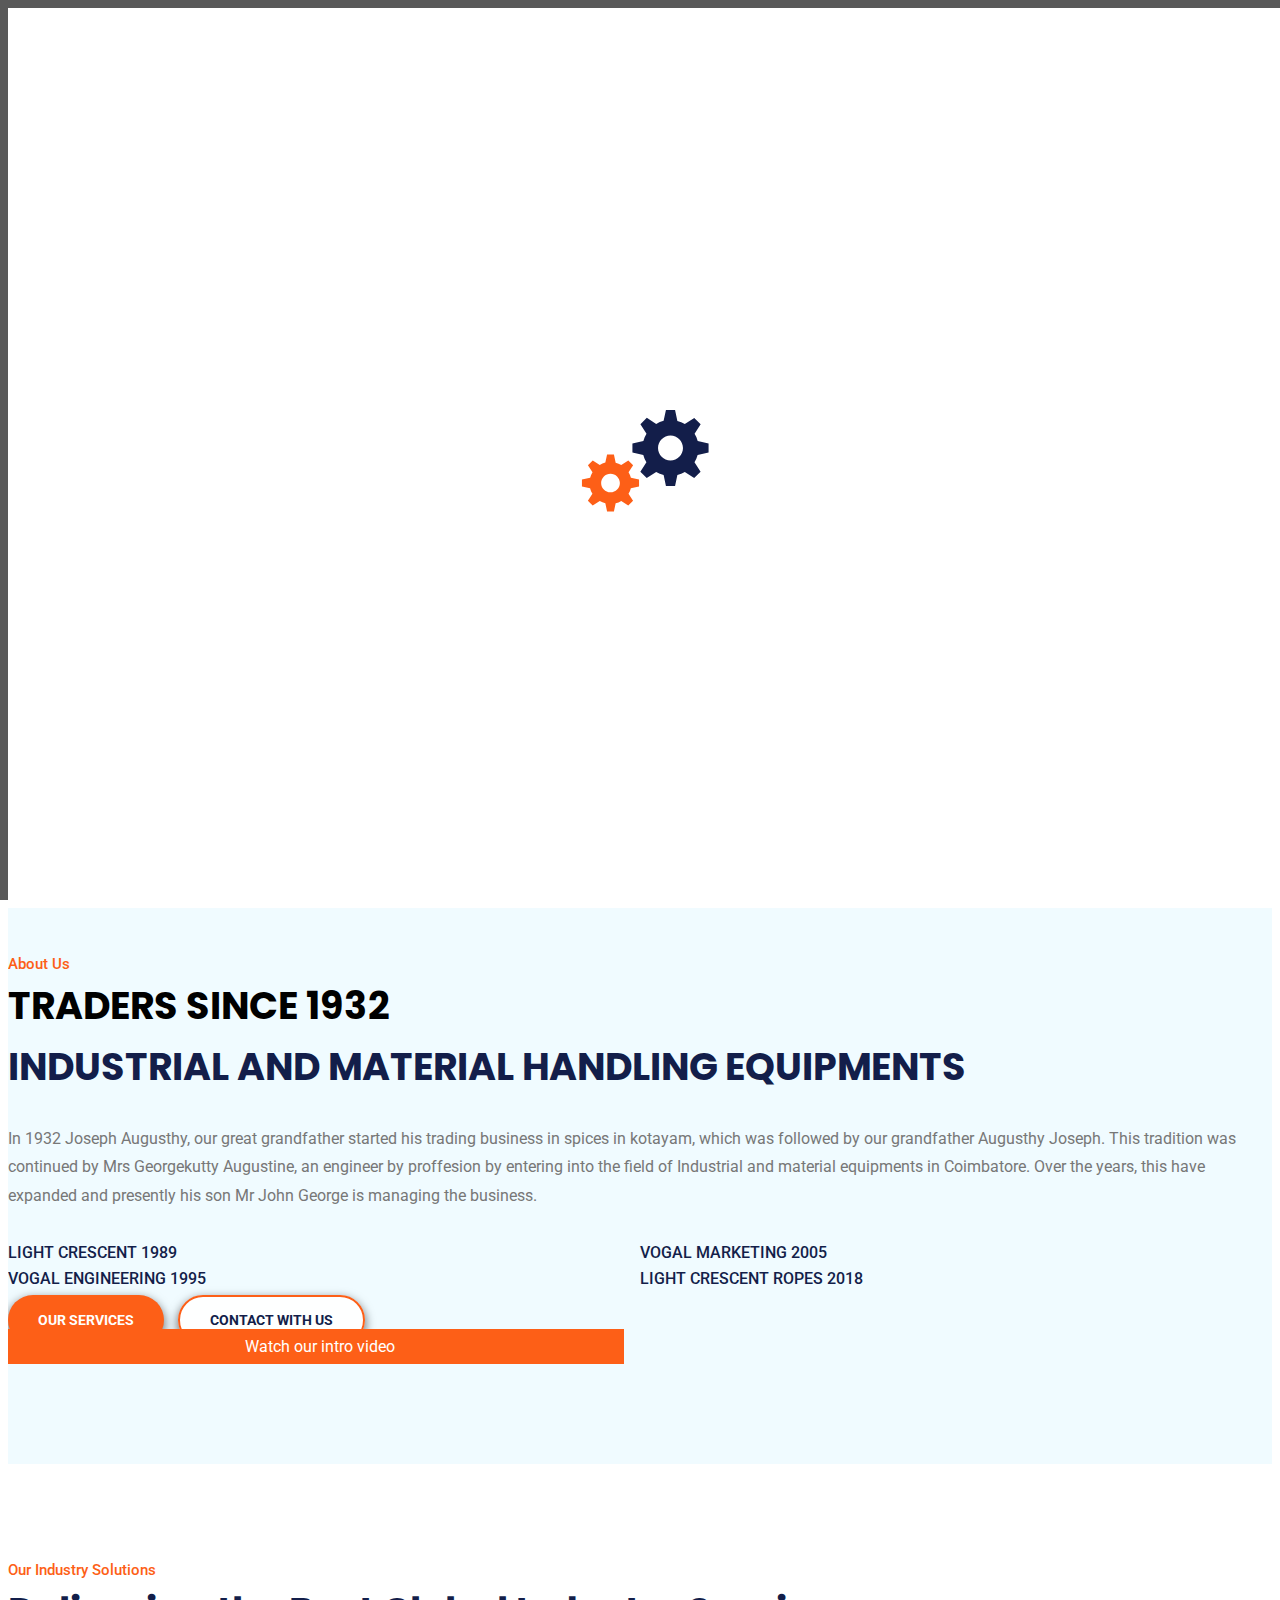
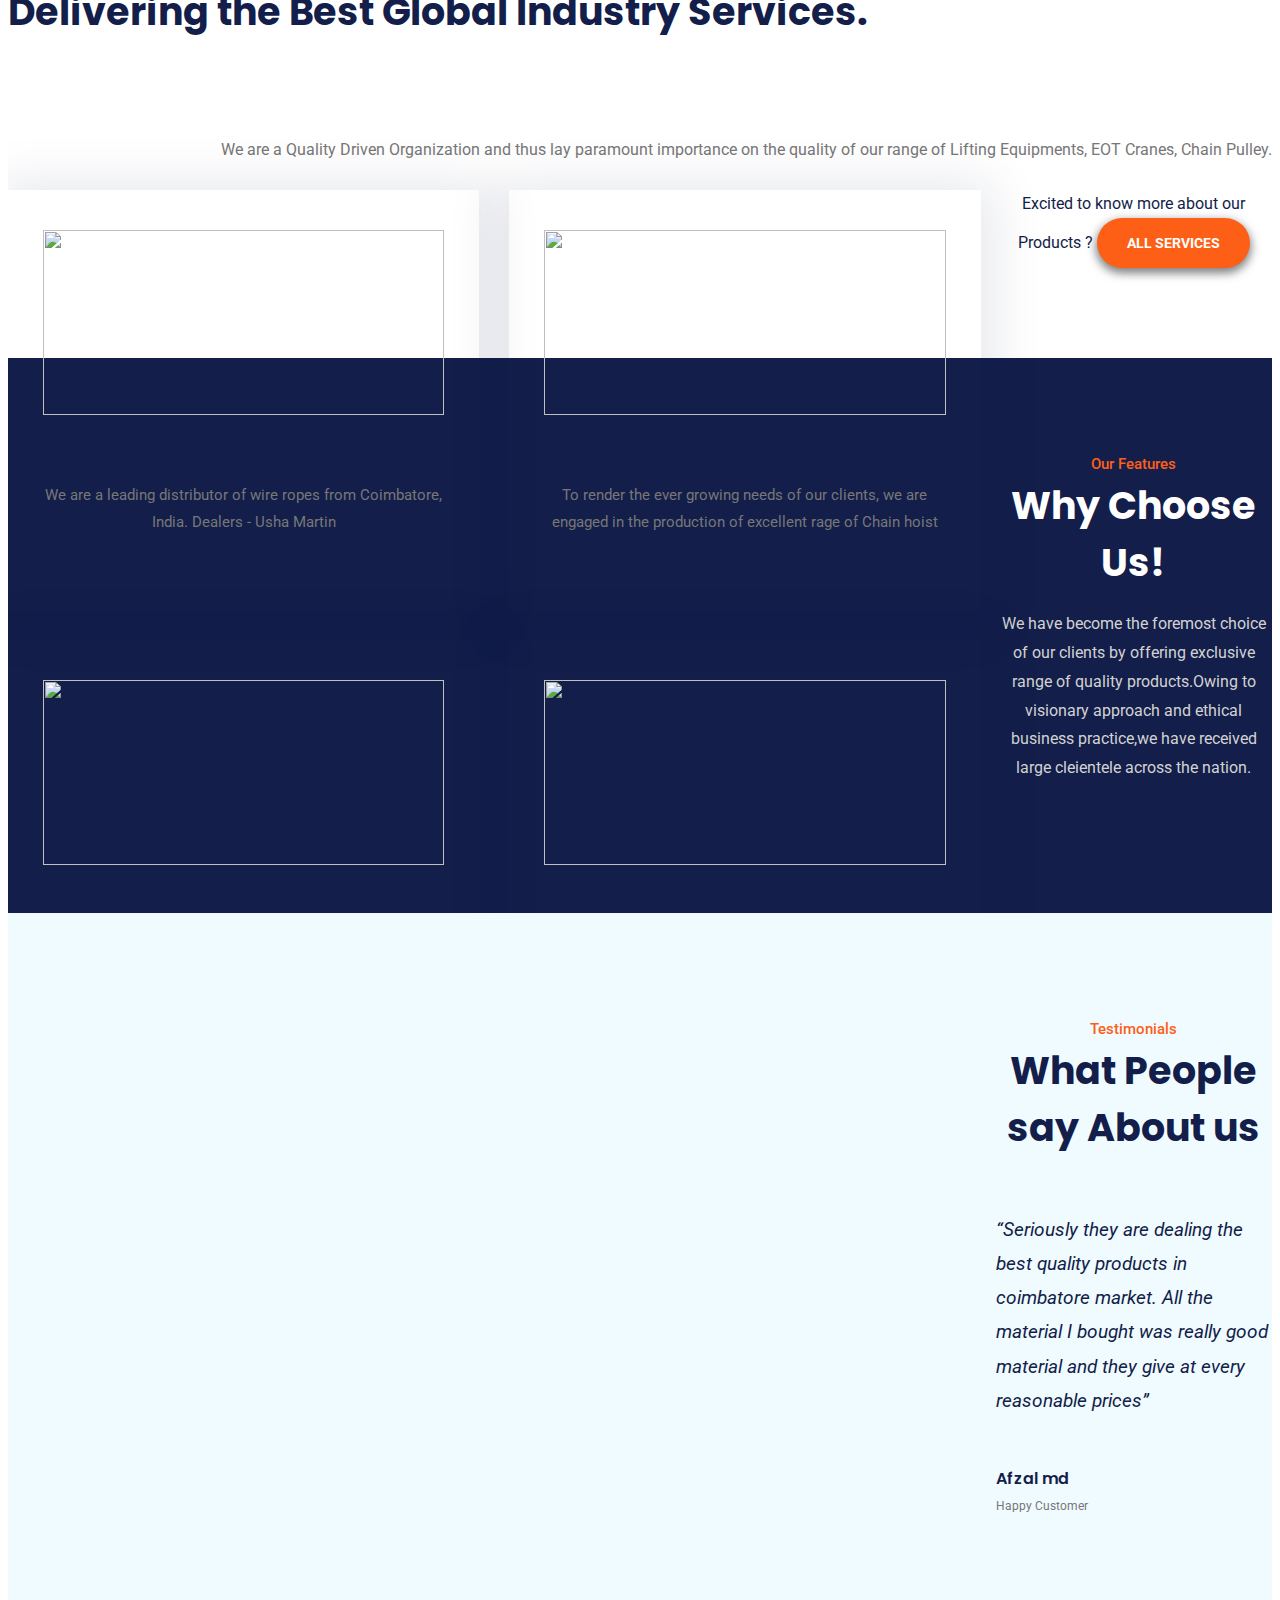
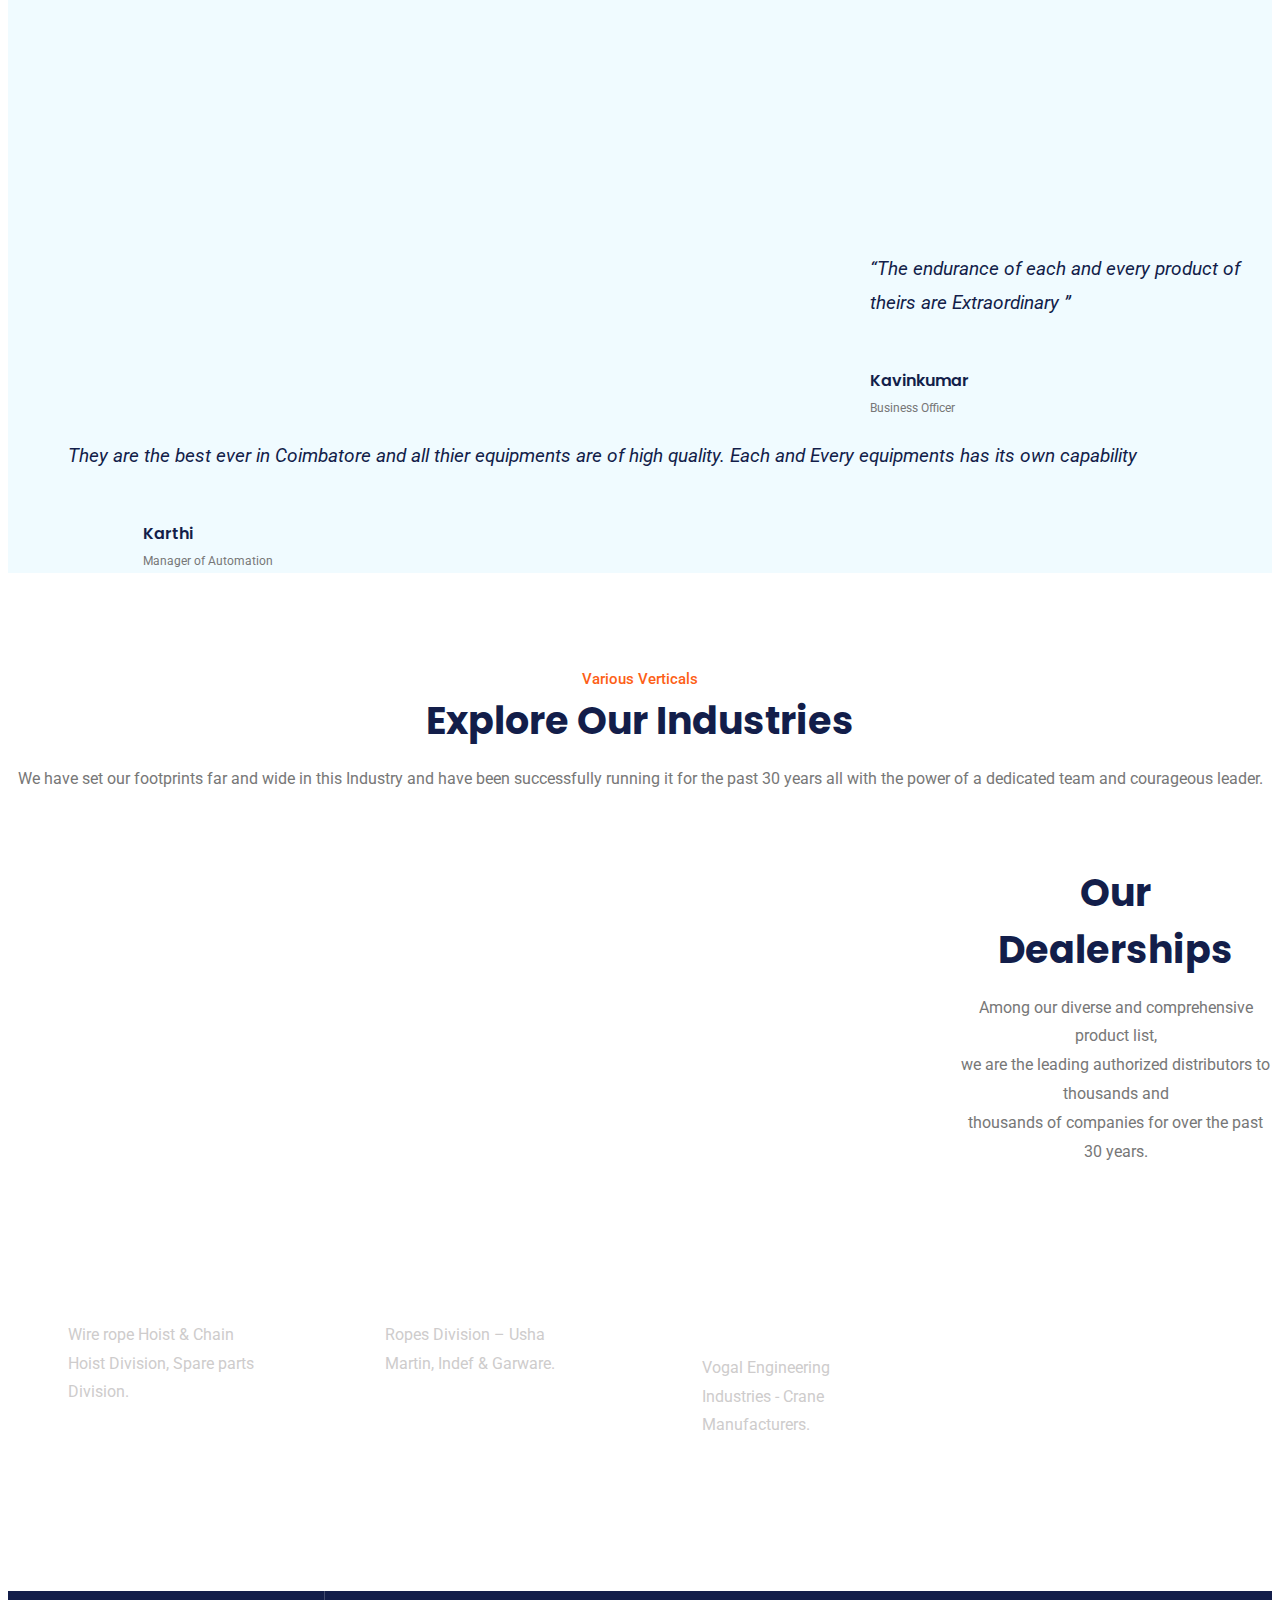
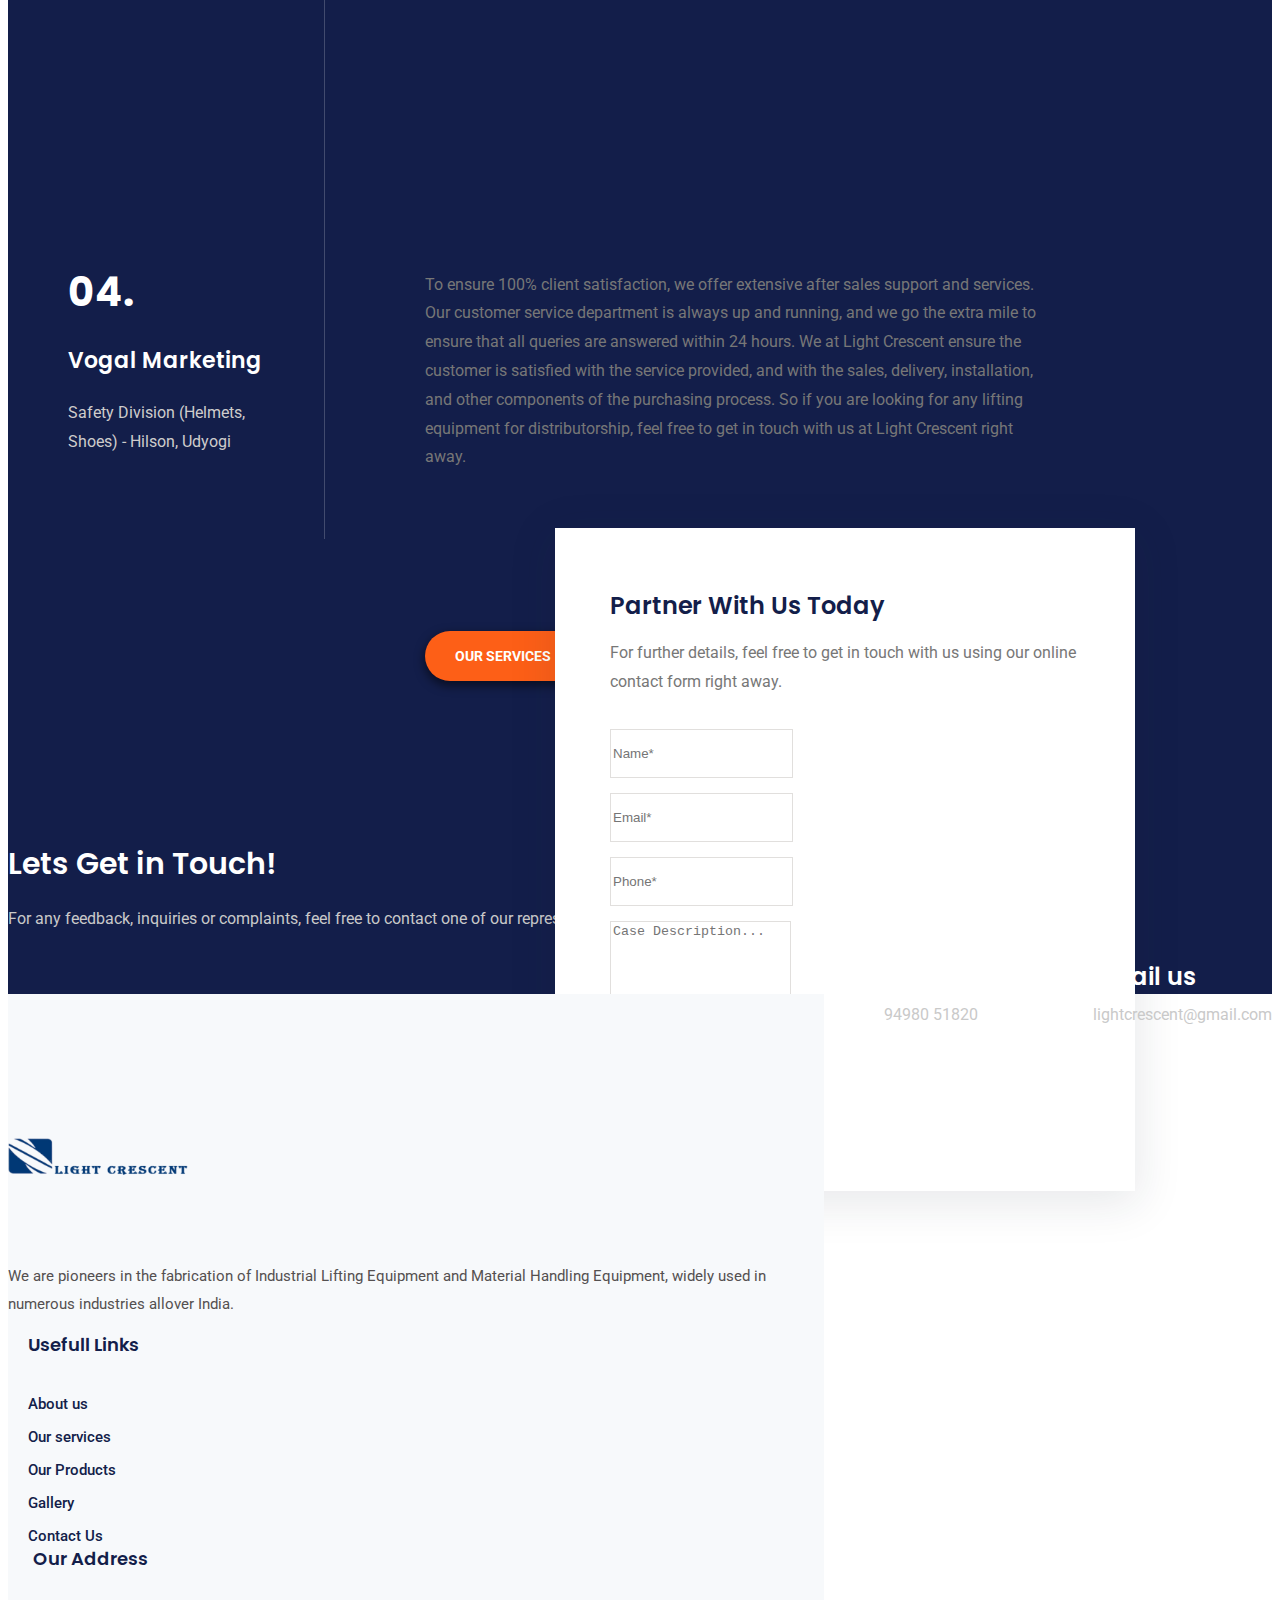
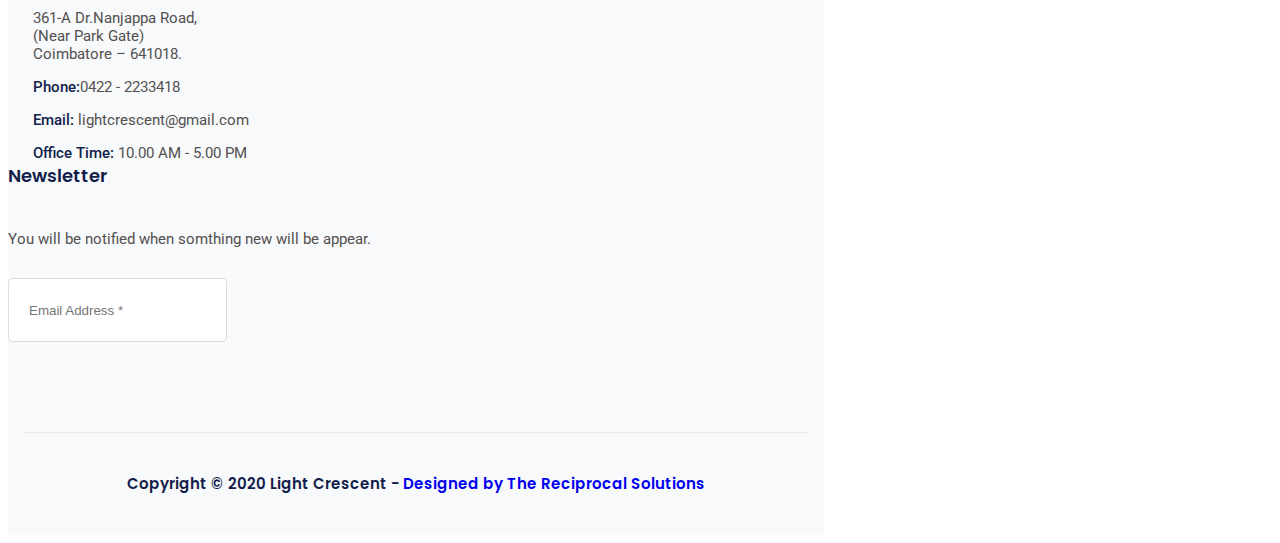
==== commit c2809856: "about chanage 1.2 - 12.1.22" ====
--- a/index.html
+++ b/index.html
@@ -244,26 +244,23 @@
                     <div class="col col-md-6">
                         <div class="section-title">
                             <span>About us</span>
-                            <h2>Industrial and material handling equipment providers since 1932</h2>
+                            <h2 style="color: black;">TRADERS SINCE 1932</h2>
+                                <h2>INDUSTRIAL AND MATERIAL HANDLING EQUIPMENTS </h2>
                         </div>
                         <div class="details">
-                            <p>We are pioneers in the fabrication of Industrial Lifting Equipment and Material Handling
-                                Equipment, widely used in numerous industries allover India.
-                                <br>
-                                <br> In the year 1932 Joseph Augusthy our great grandfather started trading business for
-                                spices followed by Augusthy Joseph continued the business in kottayam later,
-                                George Augustine entered into the business and started trading in Coimbatore, Cochin,
-                                Madurai and trichy and expanded the business followed by his son
-                                John George who is now Managing the business to the present.
+                            <p>In 1932 Joseph Augusthy, our great grandfather started his trading business in spices in kotayam, which was
+                                followed by our grandfather Augusthy Joseph. This tradition was continued by Mrs Georgekutty Augustine, an engineer by
+                                proffesion by entering into the field of Industrial and material equipments in Coimbatore. Over the years, this have
+                                expanded and presently his son Mr John George is managing the business.
                             </p>
                             <div class="clearfix">
                                 <ul>
-                                    <li><i class="ti-check"></i> Quality Assurance</li>
-                                    <li><i class="ti-check"></i> Client Satisfaction</li>
+                                    <li><i class="ti-check"></i> LIGHT CRESCENT  1989</li>
+                                    <li><i class="ti-check"></i>VOGAL ENGINEERING  1995</li>
                                 </ul>
                                 <ul>
-                                    <li><i class="ti-check"></i> High-Tech Infrastructure</li>
-                                    <li><i class="ti-check"></i> Research & Development</li>
+                                    <li><i class="ti-check"></i> VOGAL MARKETING 2005</li>
+                                    <li><i class="ti-check"></i> LIGHT CRESCENT ROPES 2018</li>
                                 </ul>
                             </div>
                             <div class="btns">
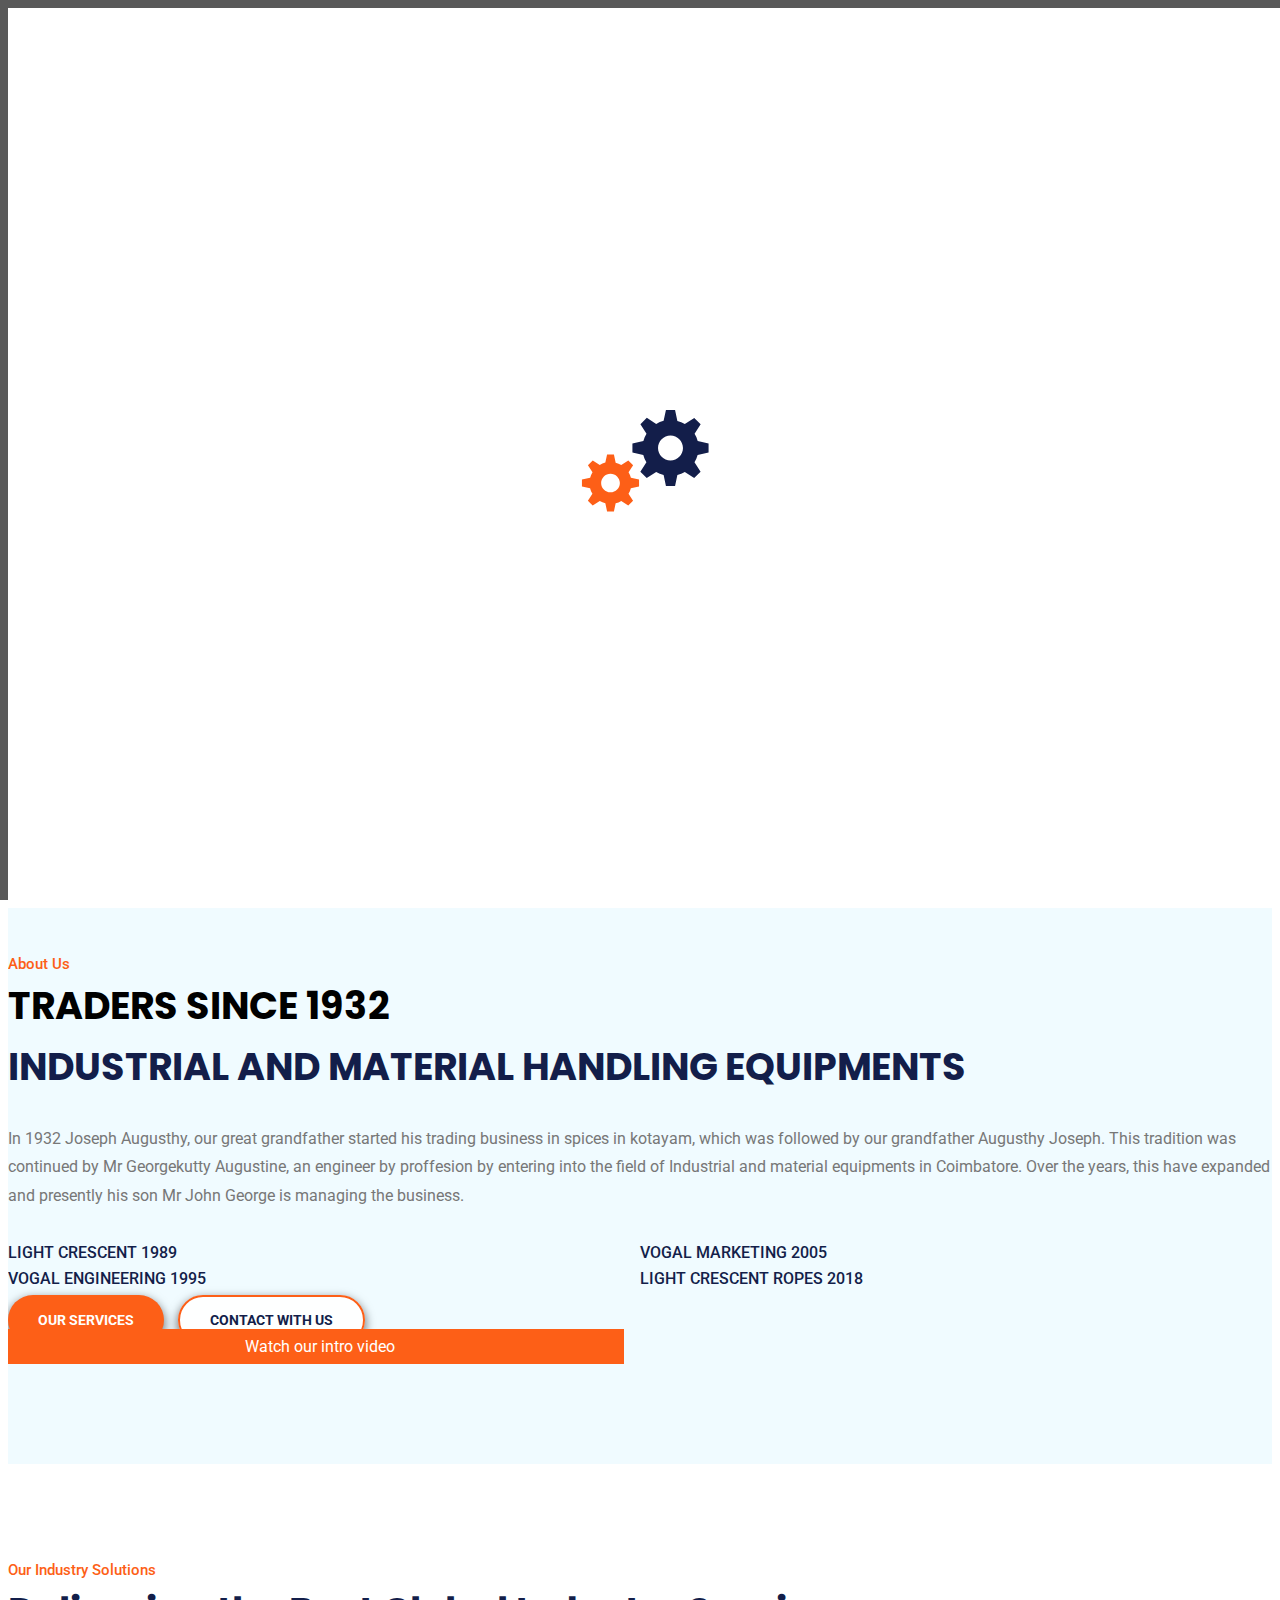
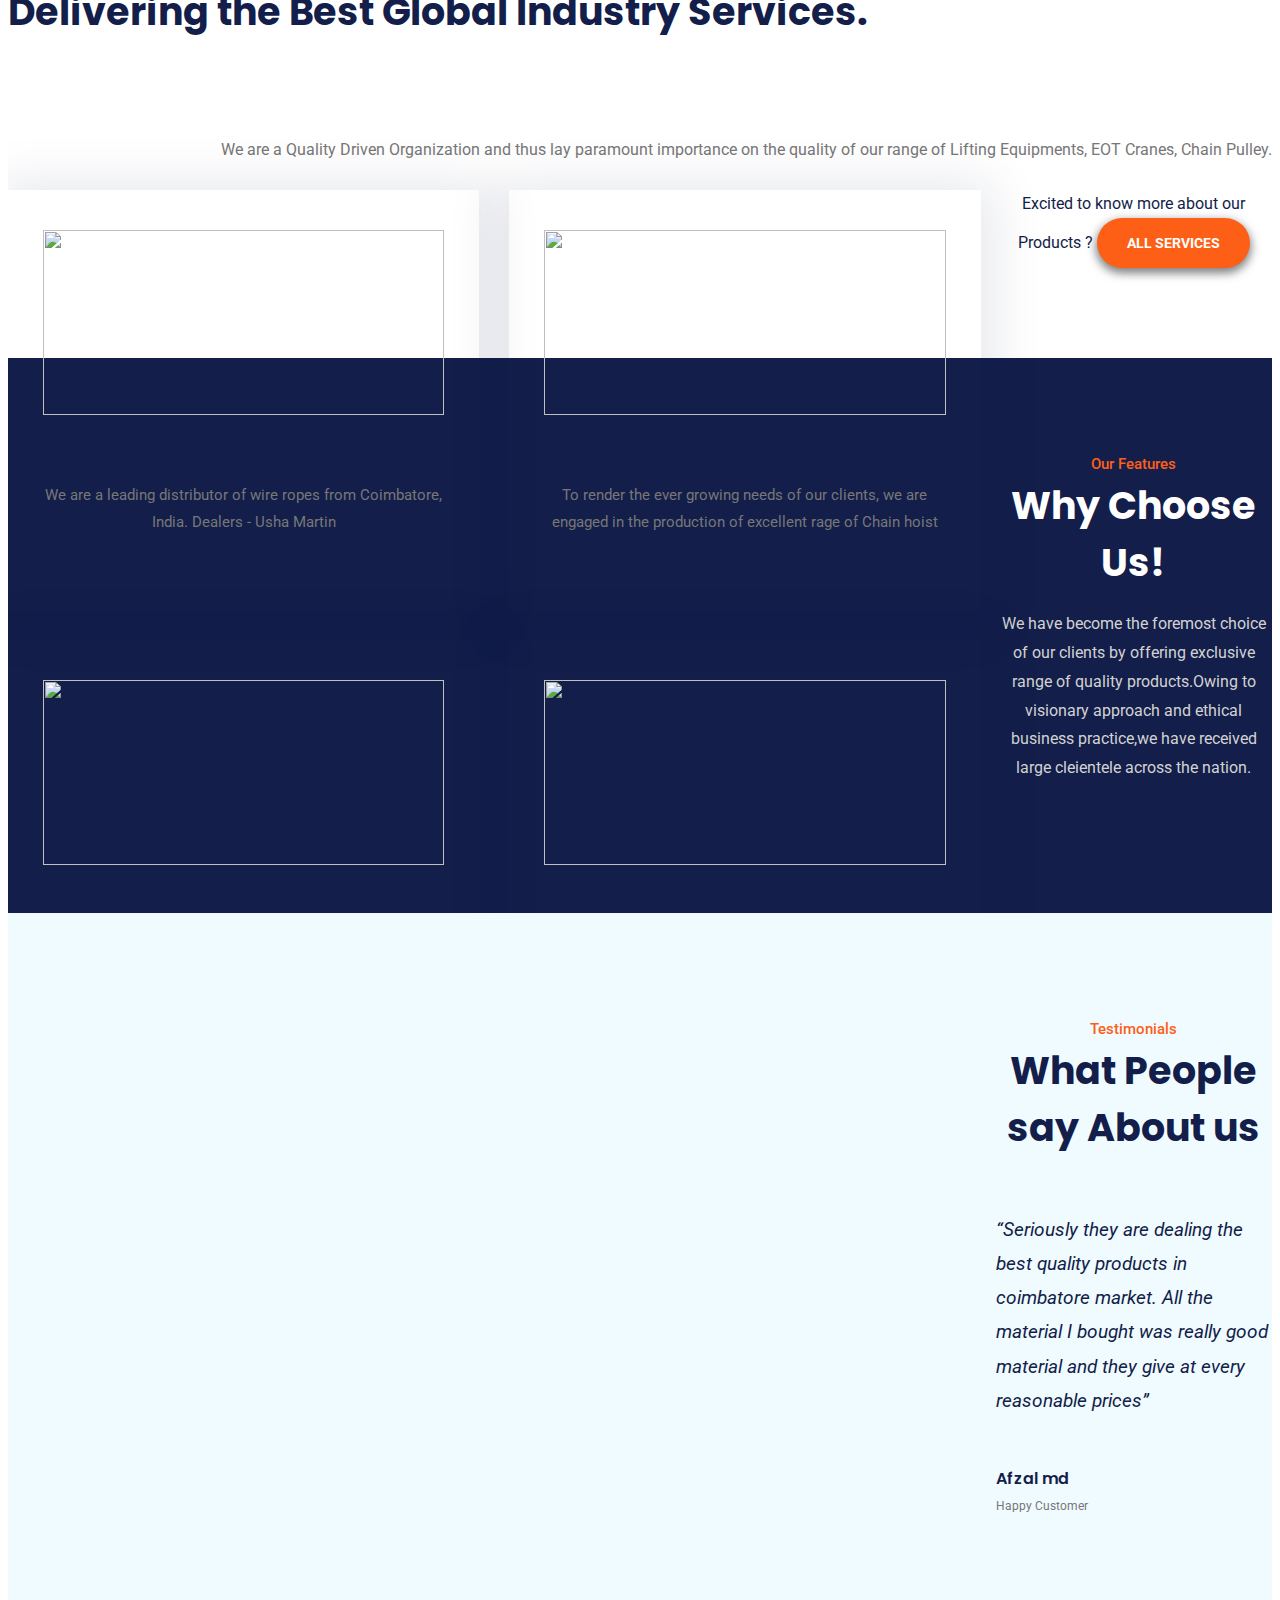
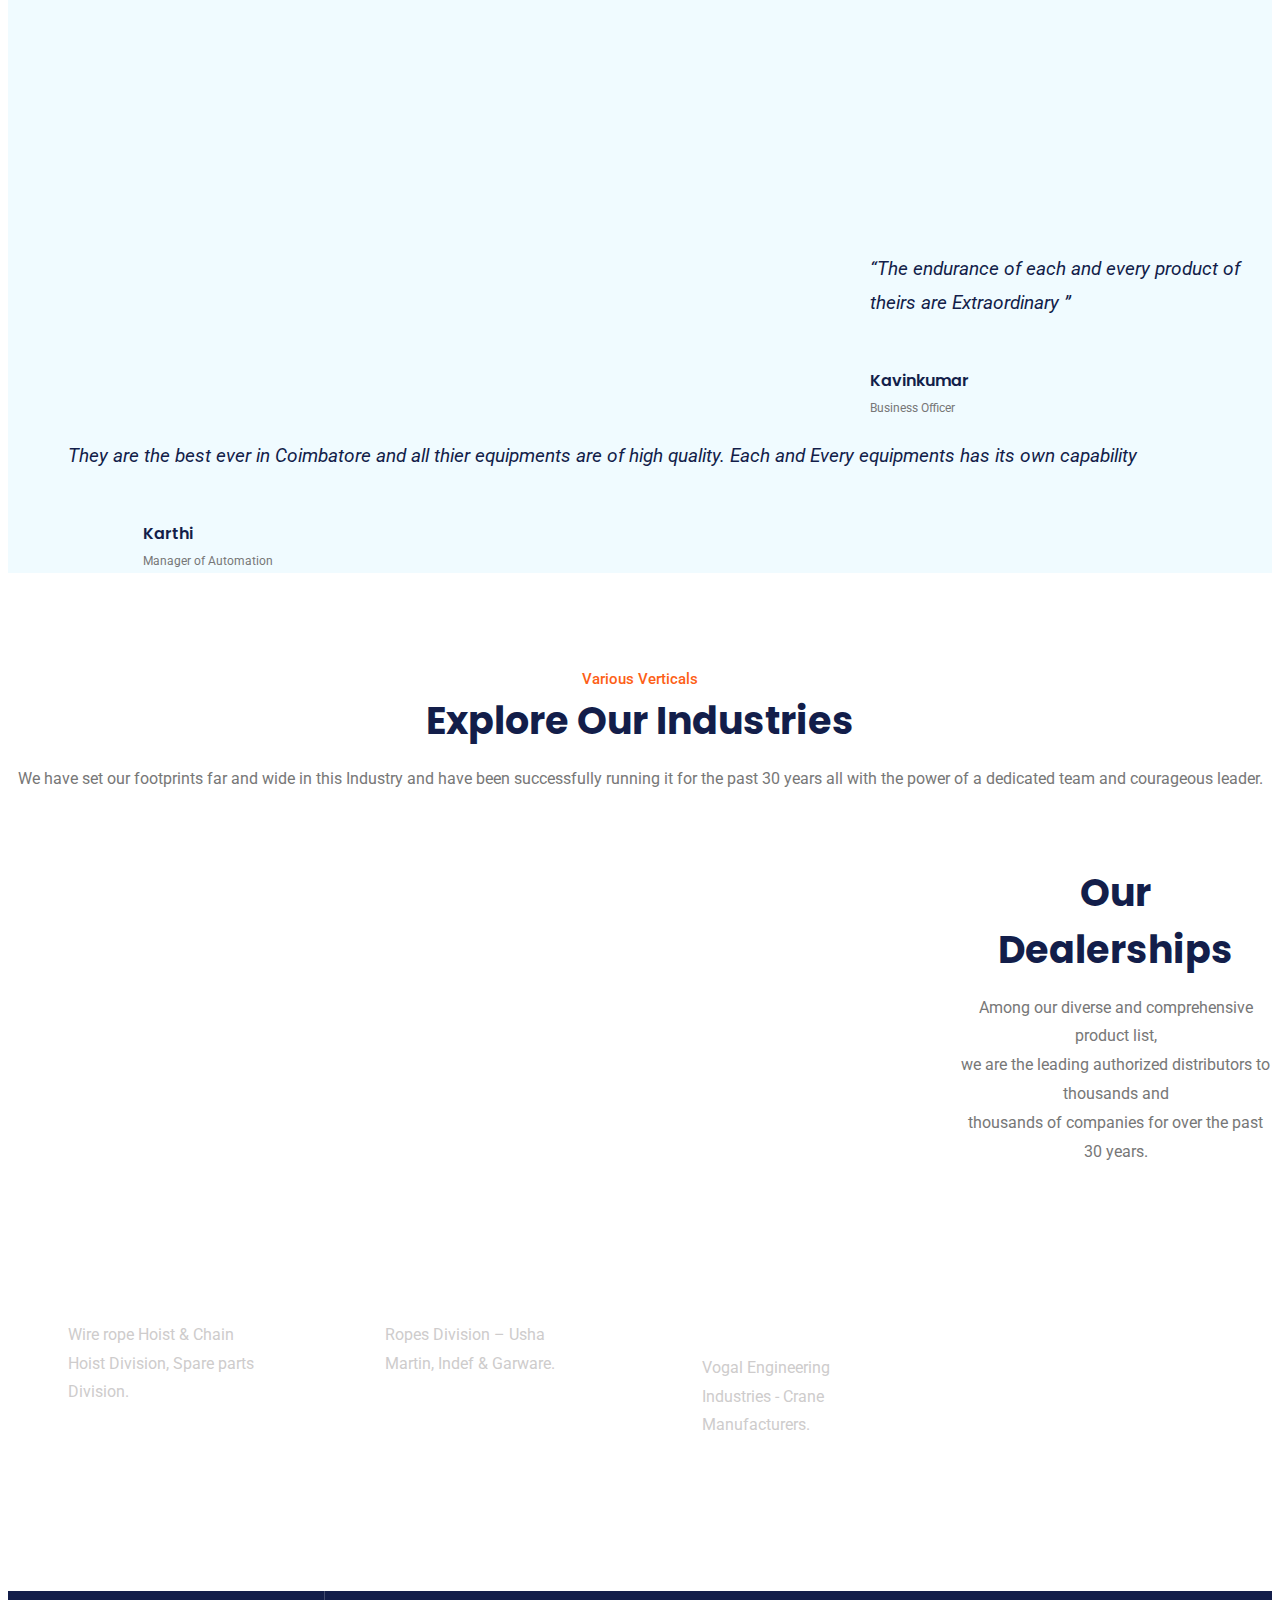
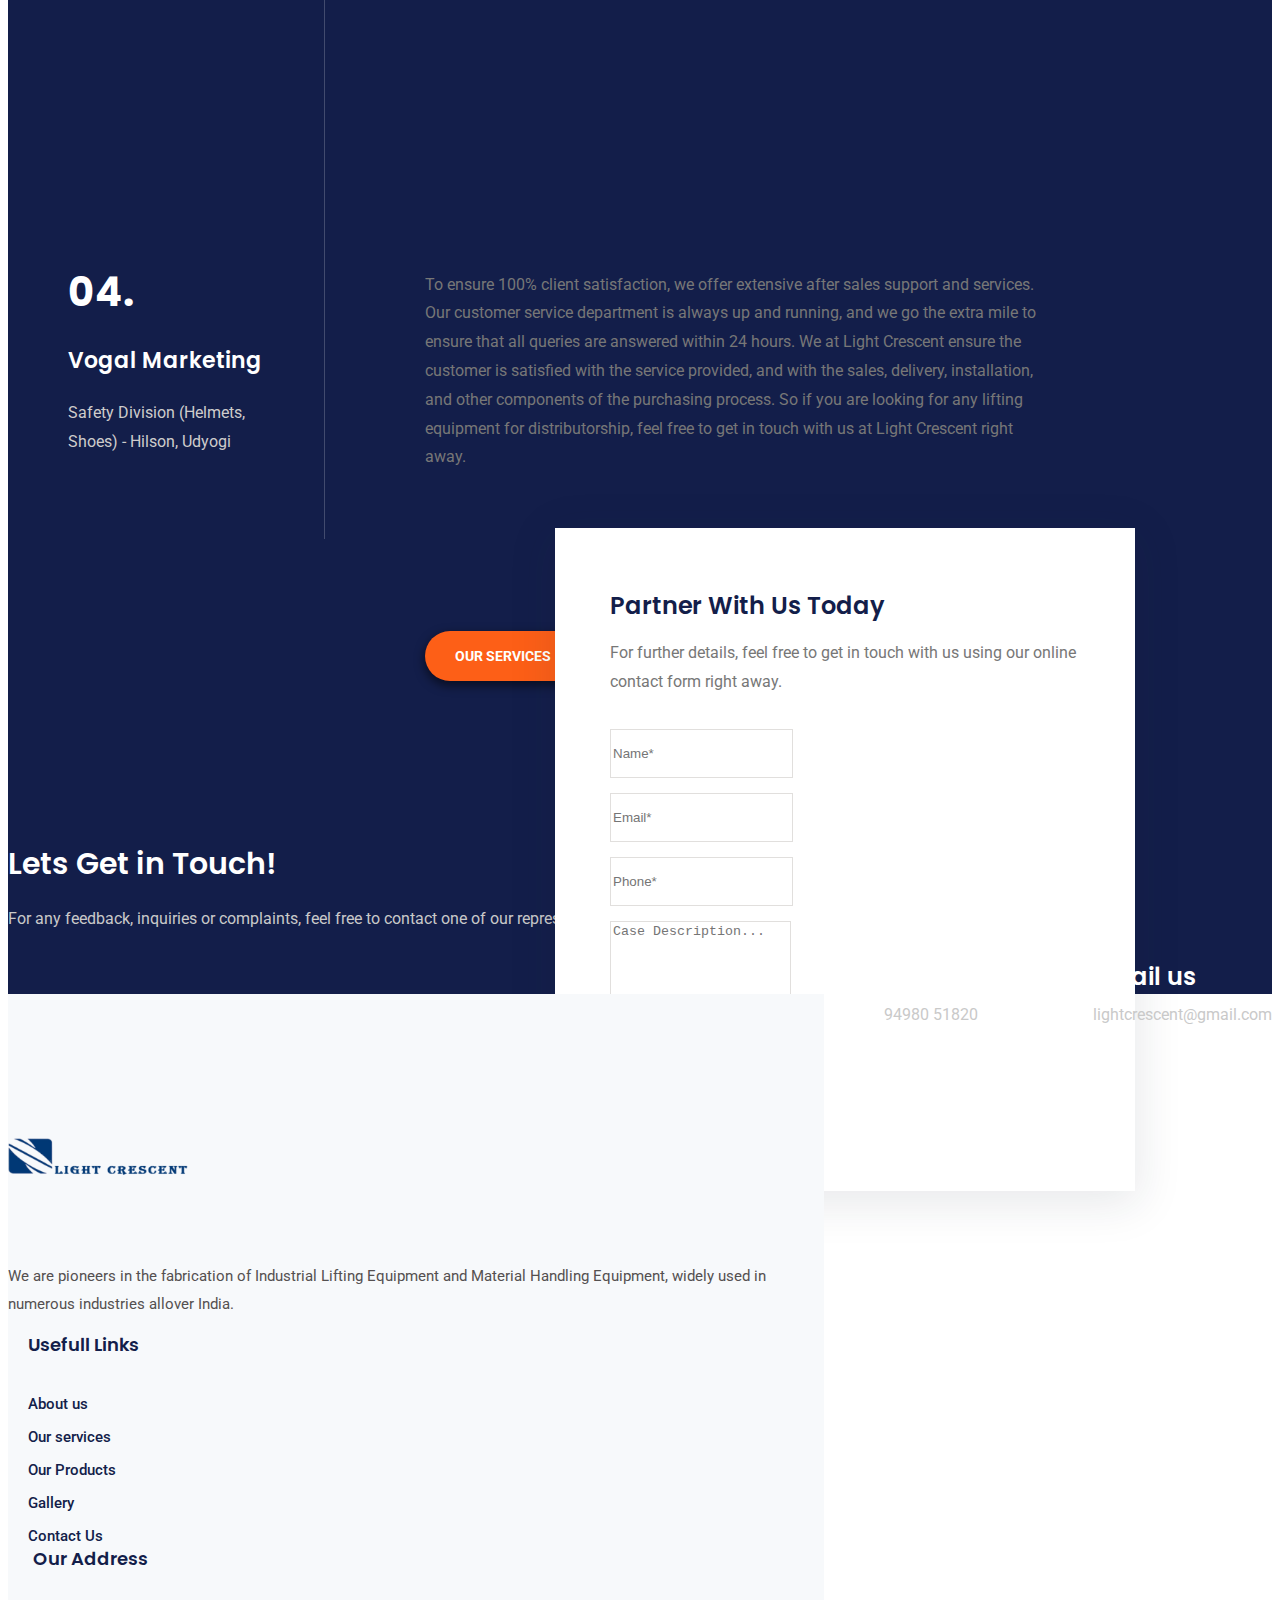
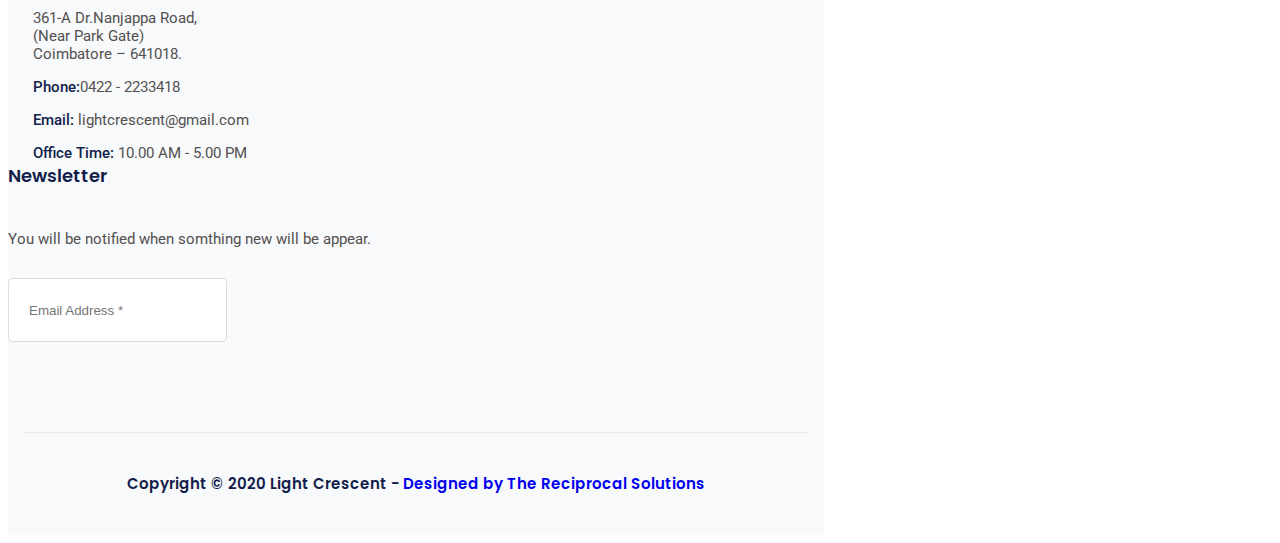
==== commit 2be44965: "Update index.html" ====
--- a/index.html
+++ b/index.html
@@ -168,7 +168,7 @@
                                     <h2>A Global provider of Lifting Eqiupments for Industrial sectors. </h2>
                                 </div>
                                 <div data-swiper-parallax="400" class="slide-text">
-                                    <p>Established in 1989, Our services have extended across an exhaustive list of
+                                    <p>Our services have extended across an exhaustive list of
                                         prestigious clientele.</p>
                                 </div>
                                 <div class="clearfix"></div>
@@ -188,7 +188,7 @@
                                     </h2>
                                 </div>
                                 <div data-swiper-parallax="400" class="slide-text">
-                                    <p>Established in 1989, Light Crescent Company is focused on supplying high quality
+                                    <p>Light Crescent Company is focused on supplying high quality
                                         lifting, rigging and material handling equipments.</p>
                                 </div>
                                 <div class="clearfix"></div>
@@ -207,7 +207,7 @@
                                     <h2>A Global provider of Lifting Eqiupments for Industrial sectors. </h2>
                                 </div>
                                 <div data-swiper-parallax="400" class="slide-text">
-                                    <p>Established in 1989, Our services have extended across an exhaustive list of
+                                    <p>Our services have extended across an exhaustive list of
                                         prestigious clientele.</p>
                                 </div>
                                 <div class="clearfix"></div>
@@ -249,7 +249,7 @@
                         </div>
                         <div class="details">
                             <p>In 1932 Joseph Augusthy, our great grandfather started his trading business in spices in kotayam, which was
-                                followed by our grandfather Augusthy Joseph. This tradition was continued by Mrs Georgekutty Augustine, an engineer by
+                                followed by our grandfather Augusthy Joseph. This tradition was continued by Mr Georgekutty Augustine, an engineer by
                                 proffesion by entering into the field of Industrial and material equipments in Coimbatore. Over the years, this have
                                 expanded and presently his son Mr John George is managing the business.
                             </p>
@@ -991,4 +991,4 @@
     <script src="assets/js/indexFire.js"></script>
 </body>
 
-</html>+</html>
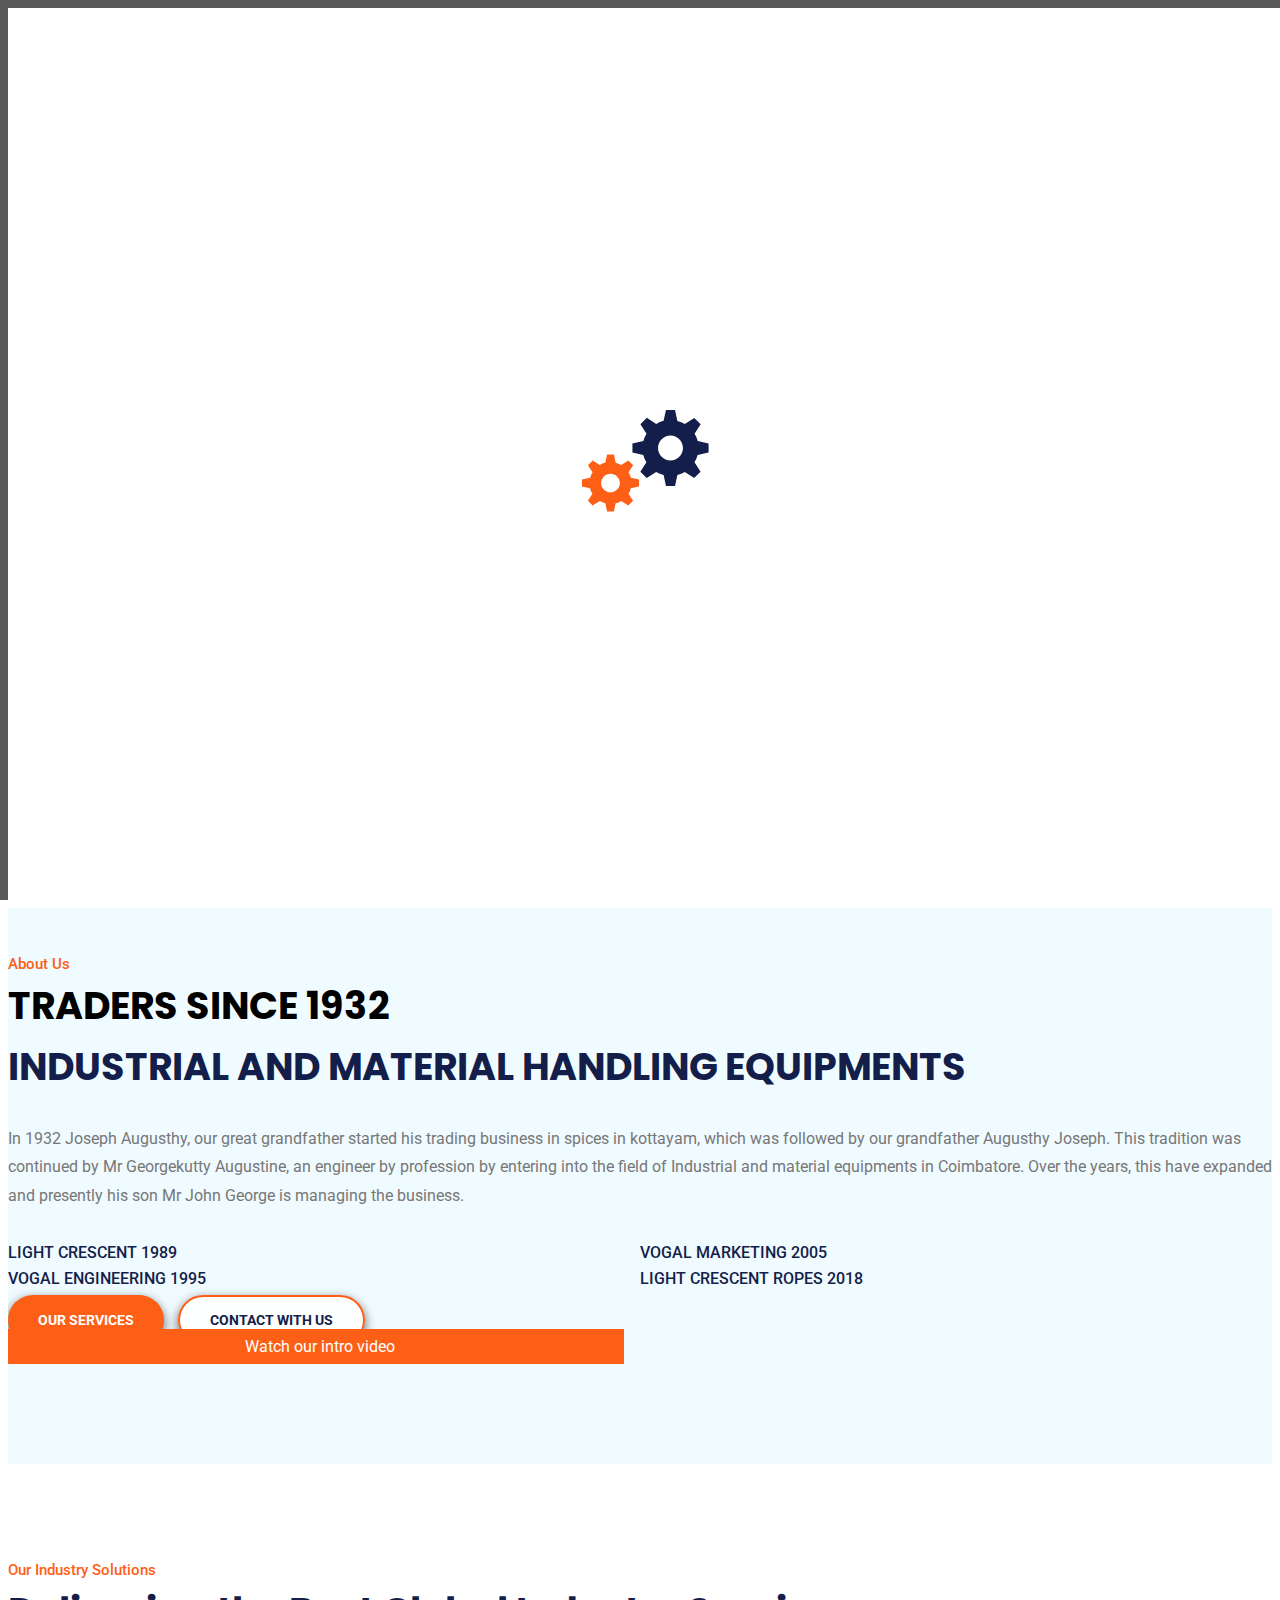
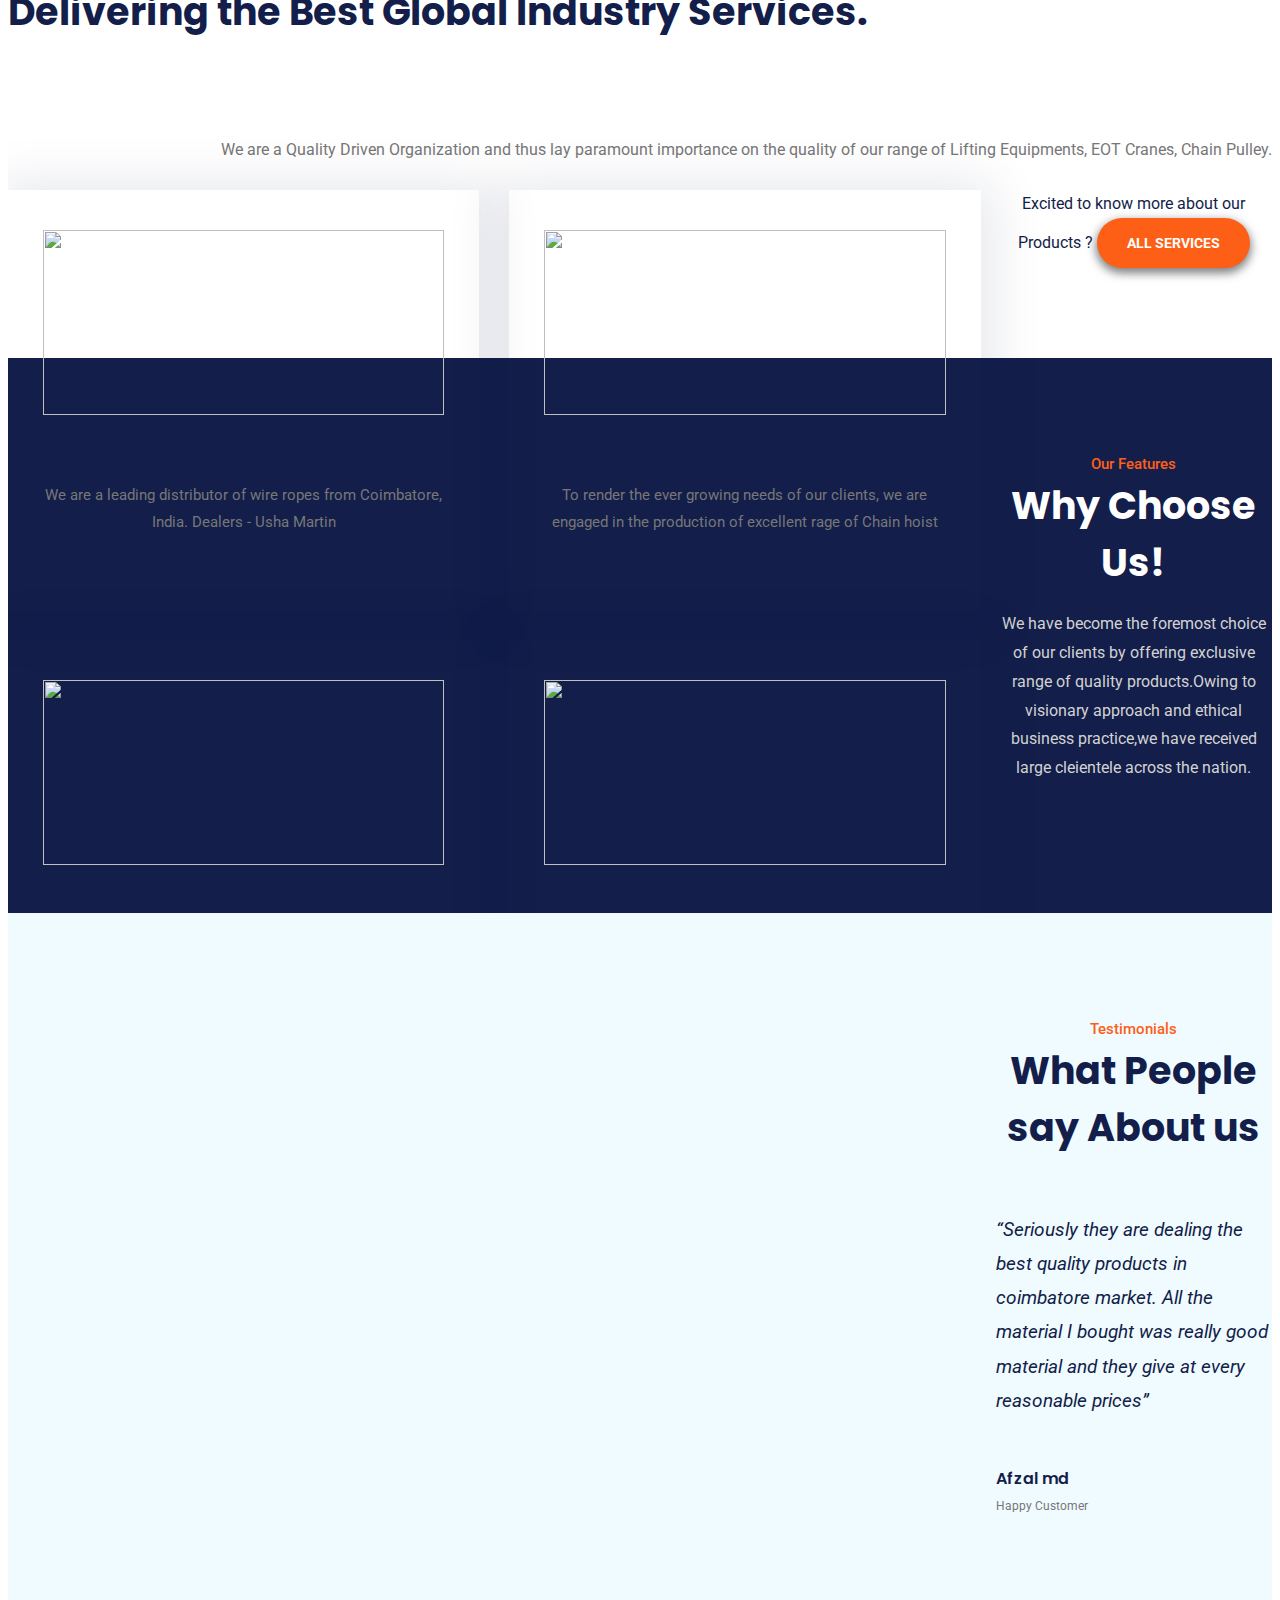
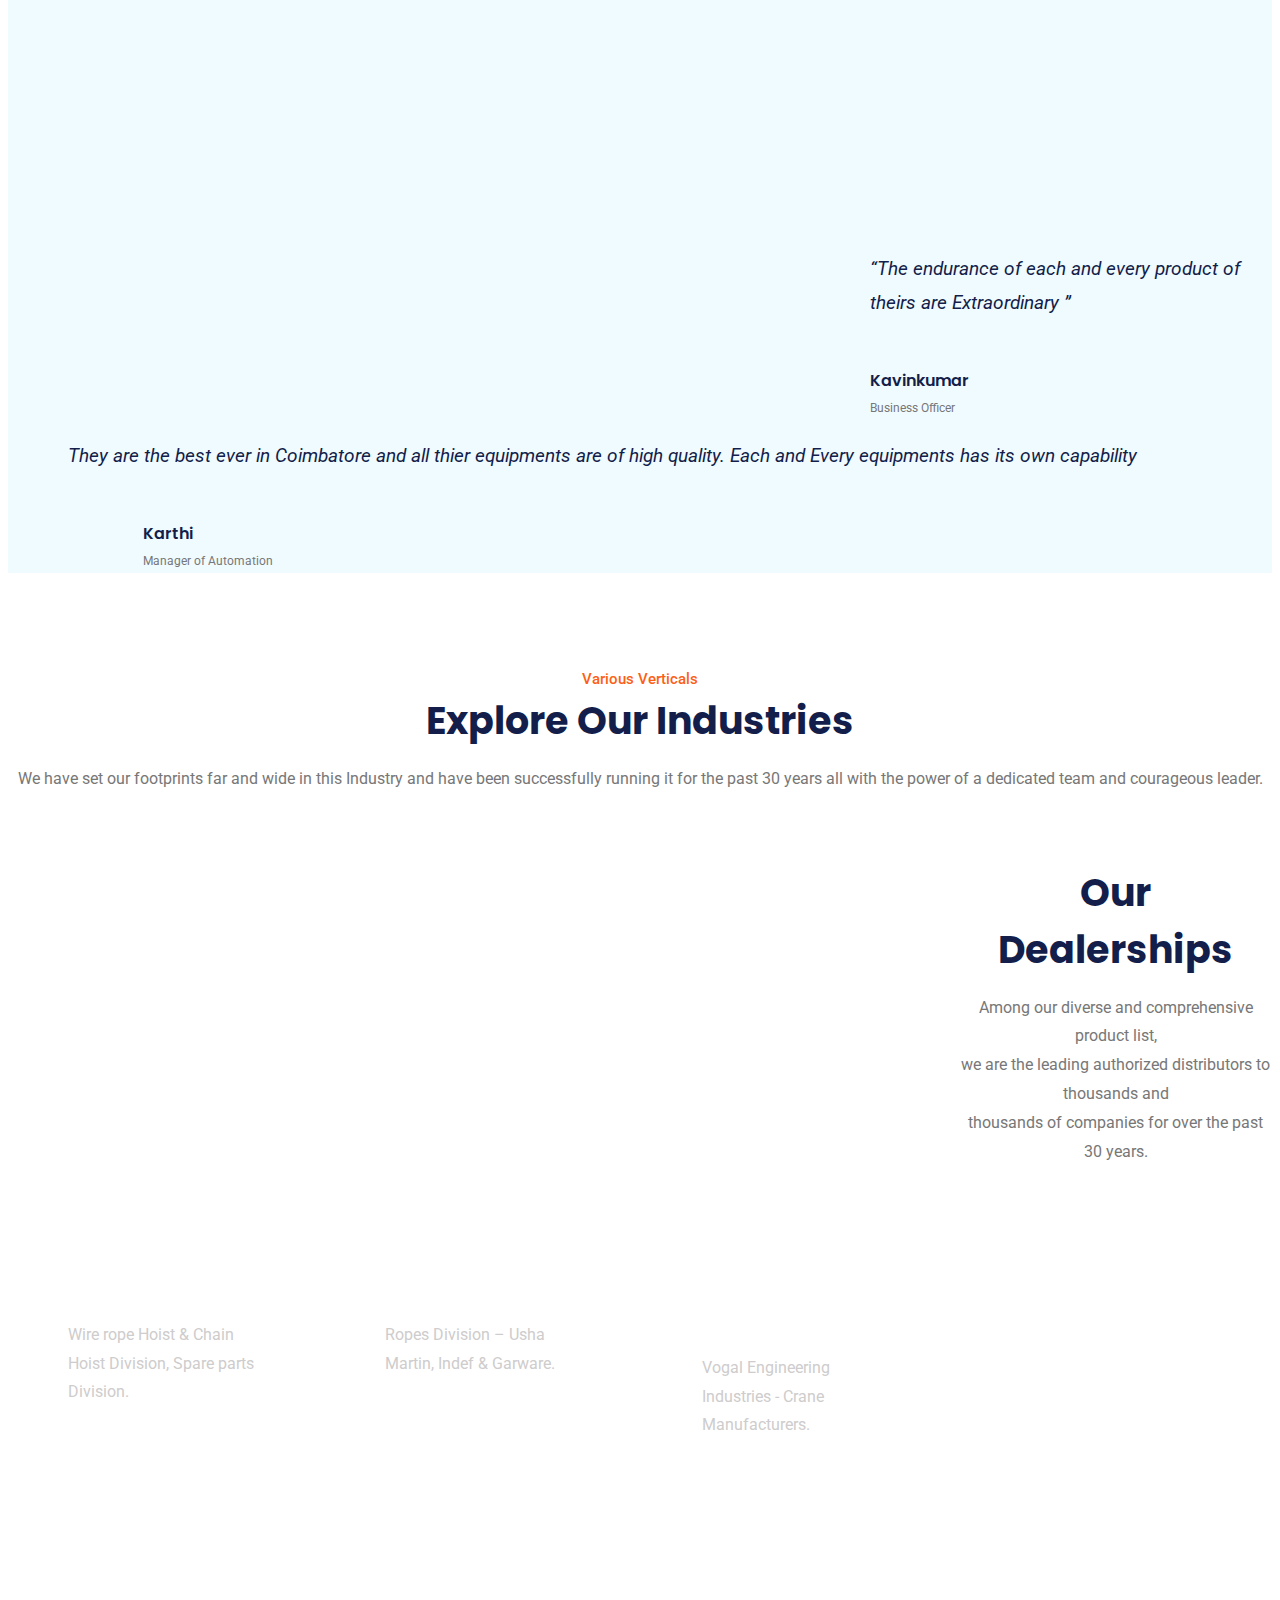
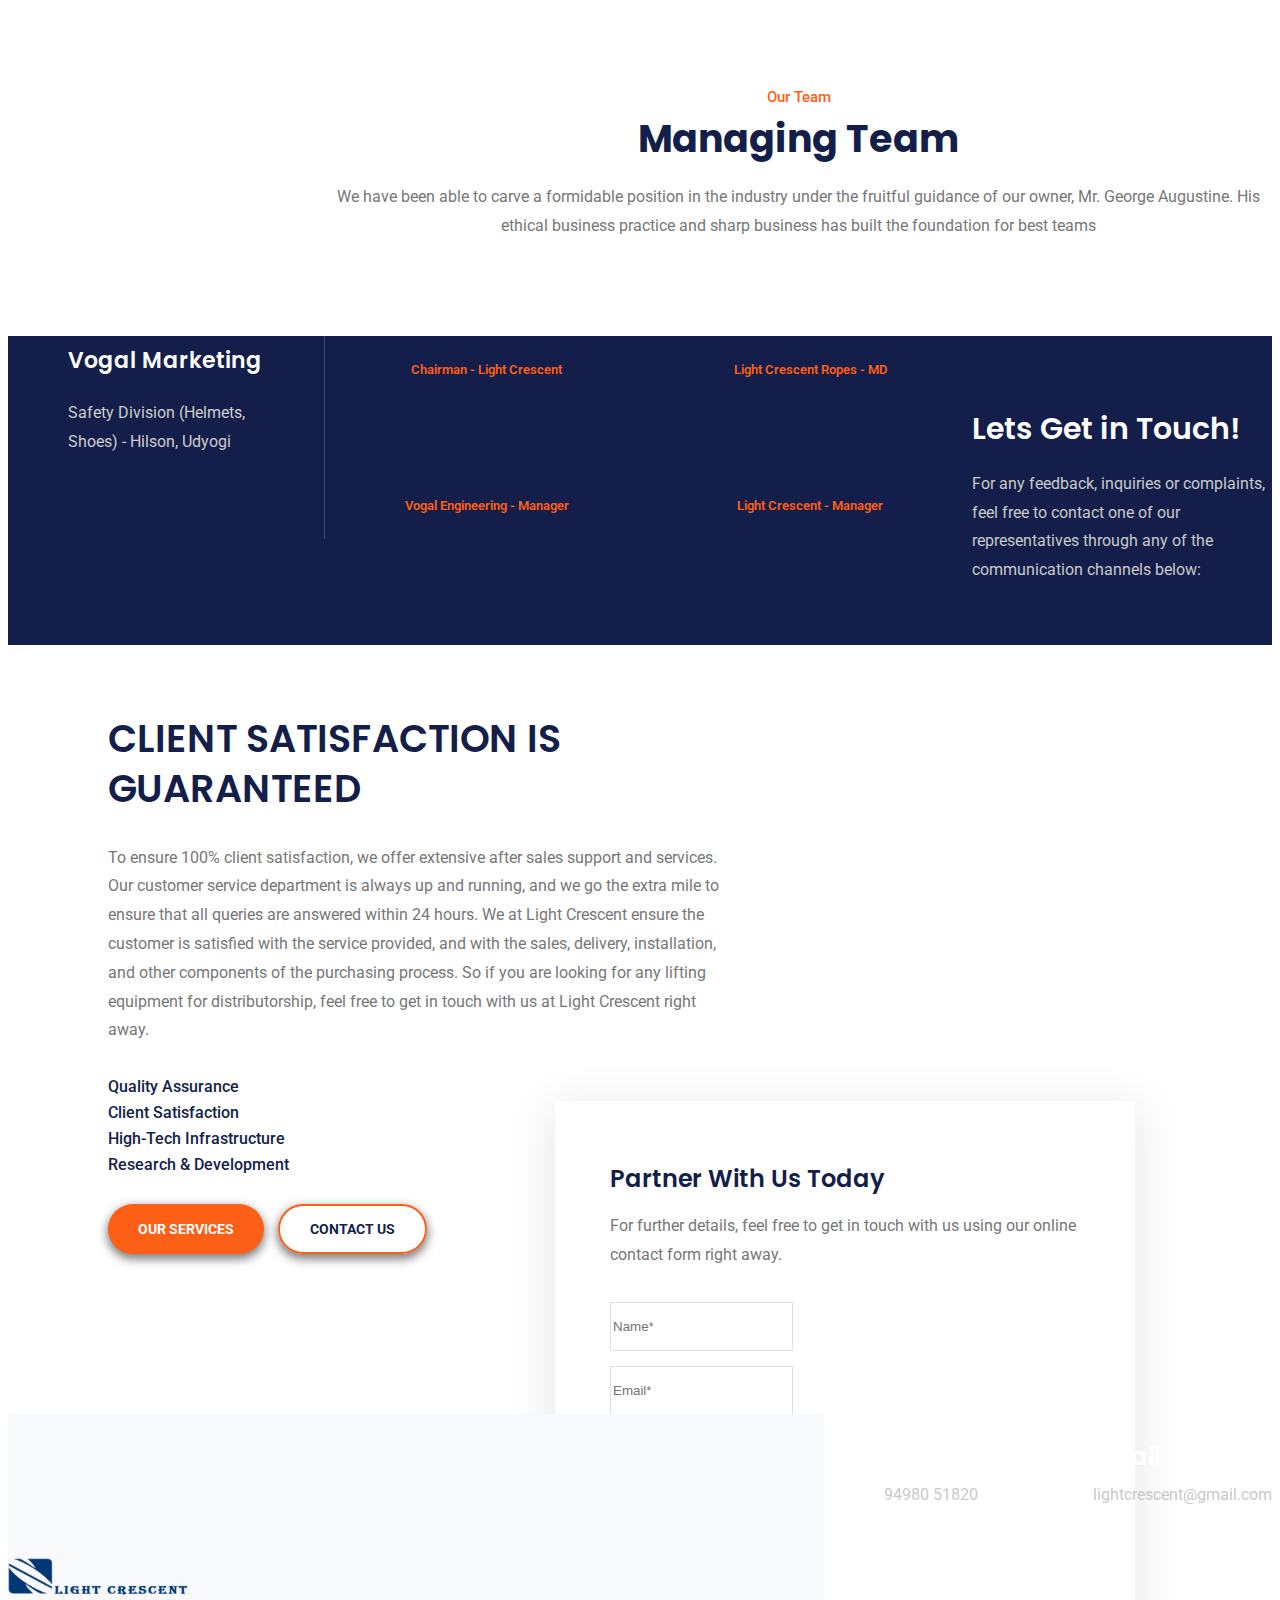
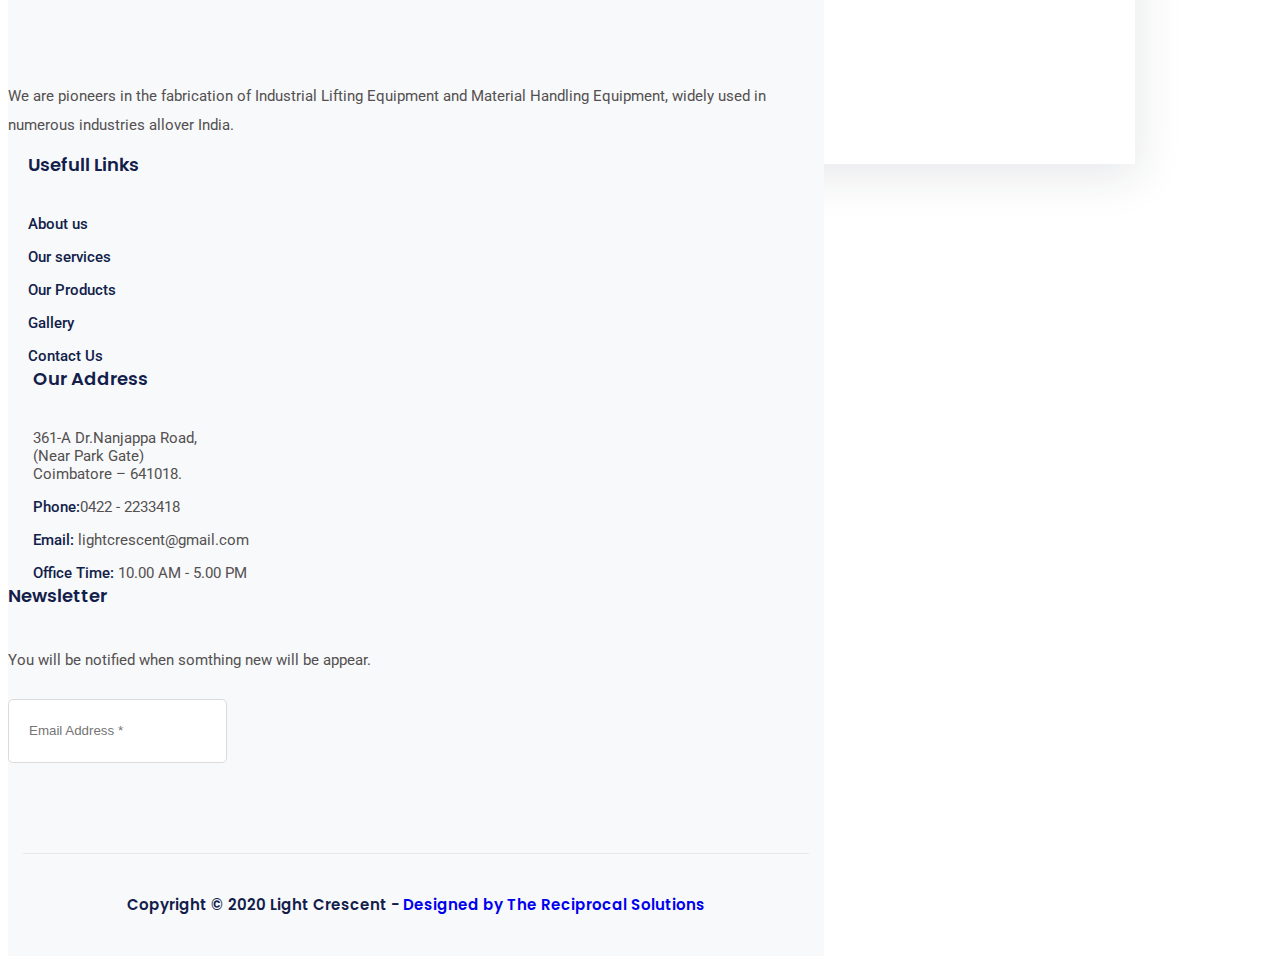
==== commit 606fa230: "Update index.html" ====
--- a/index.html
+++ b/index.html
@@ -248,9 +248,9 @@
                                 <h2>INDUSTRIAL AND MATERIAL HANDLING EQUIPMENTS </h2>
                         </div>
                         <div class="details">
-                            <p>In 1932 Joseph Augusthy, our great grandfather started his trading business in spices in kotayam, which was
+                            <p>In 1932 Joseph Augusthy, our great grandfather started his trading business in spices in kottayam, which was
                                 followed by our grandfather Augusthy Joseph. This tradition was continued by Mr Georgekutty Augustine, an engineer by
-                                proffesion by entering into the field of Industrial and material equipments in Coimbatore. Over the years, this have
+                                profession by entering into the field of Industrial and material equipments in Coimbatore. Over the years, this have
                                 expanded and presently his son Mr John George is managing the business.
                             </p>
                             <div class="clearfix">
@@ -657,7 +657,7 @@
 
 
         <!-- start team-section -->
-        <!--section class="team-section section-padding">
+        <section class="team-section section-padding">
             <div class="container">
                 <div class="row">
                     <div class="col col-lg-6 col-lg-offset-3 col-md-8 col-md-offset-2">
@@ -723,7 +723,7 @@
                     </div>
                 </div>
             </div> 
-        </section-->
+        </section>
         <!-- end team-section -->
 
 
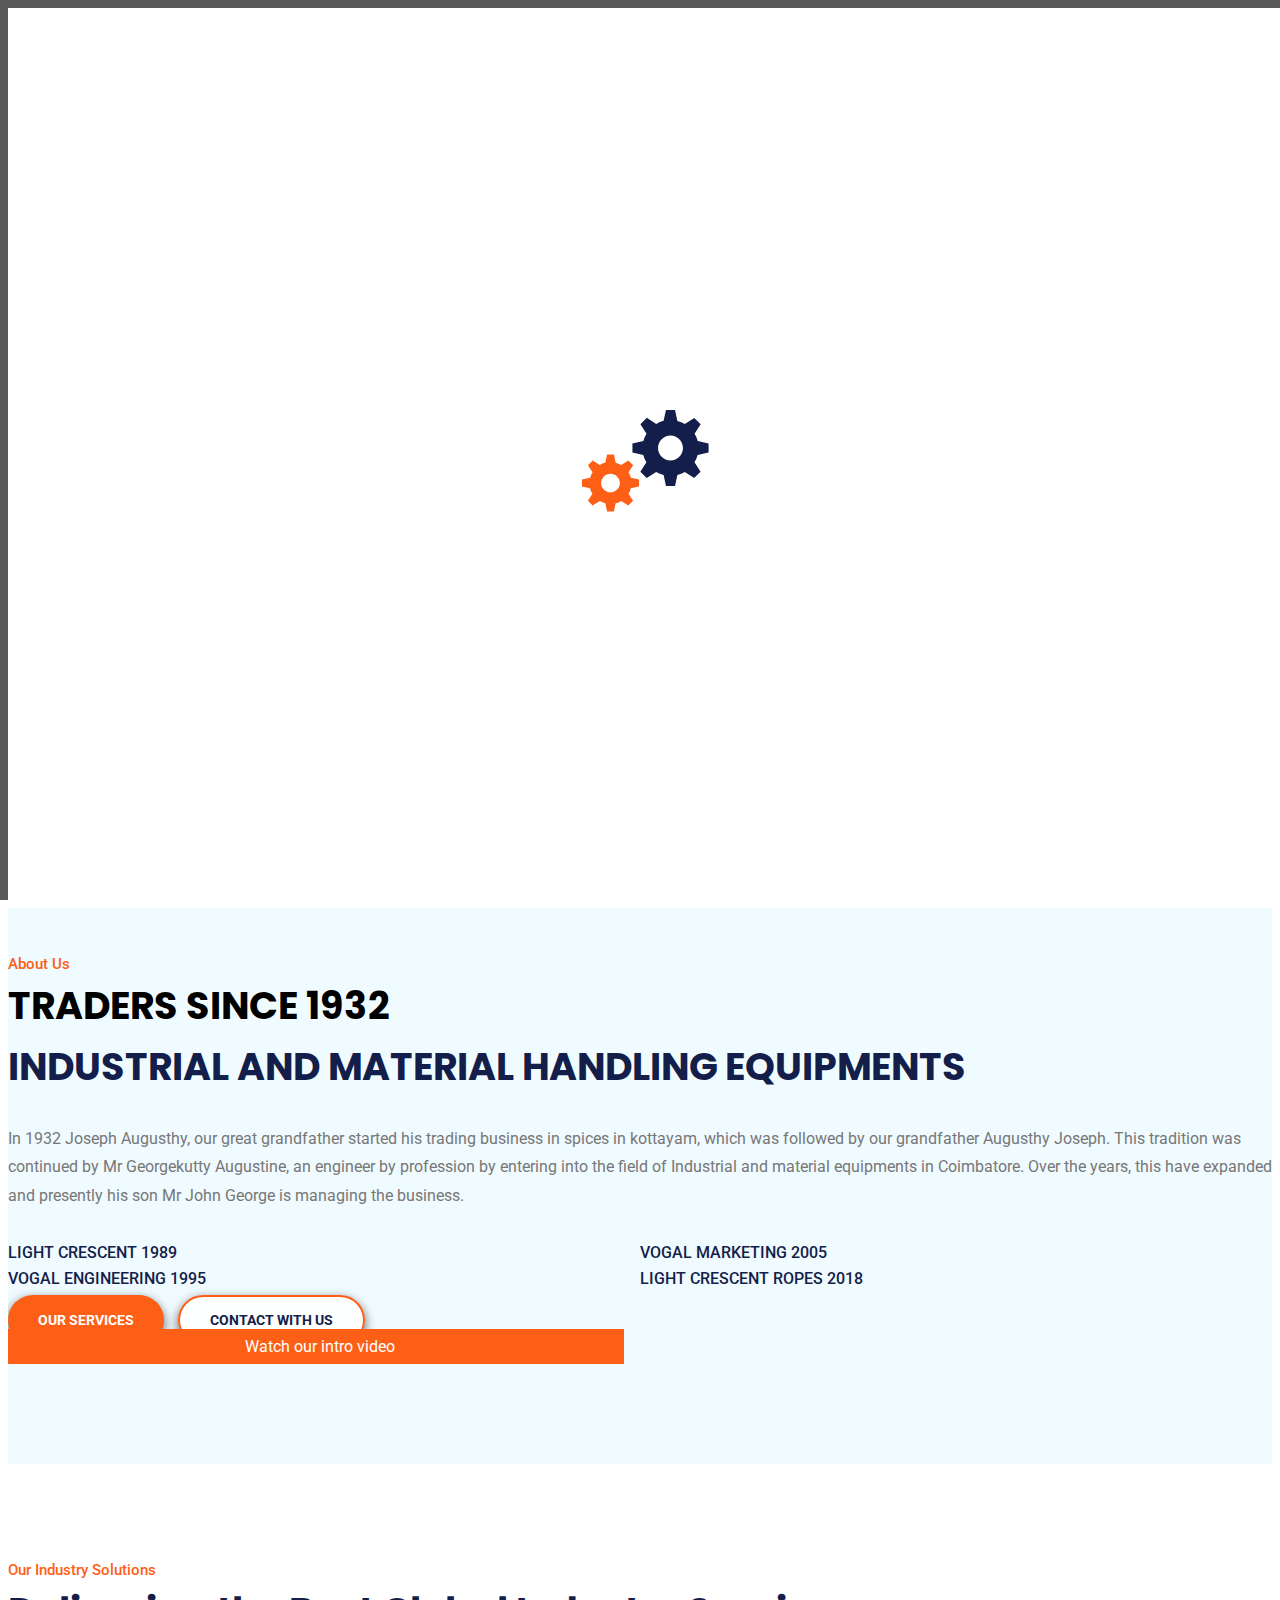
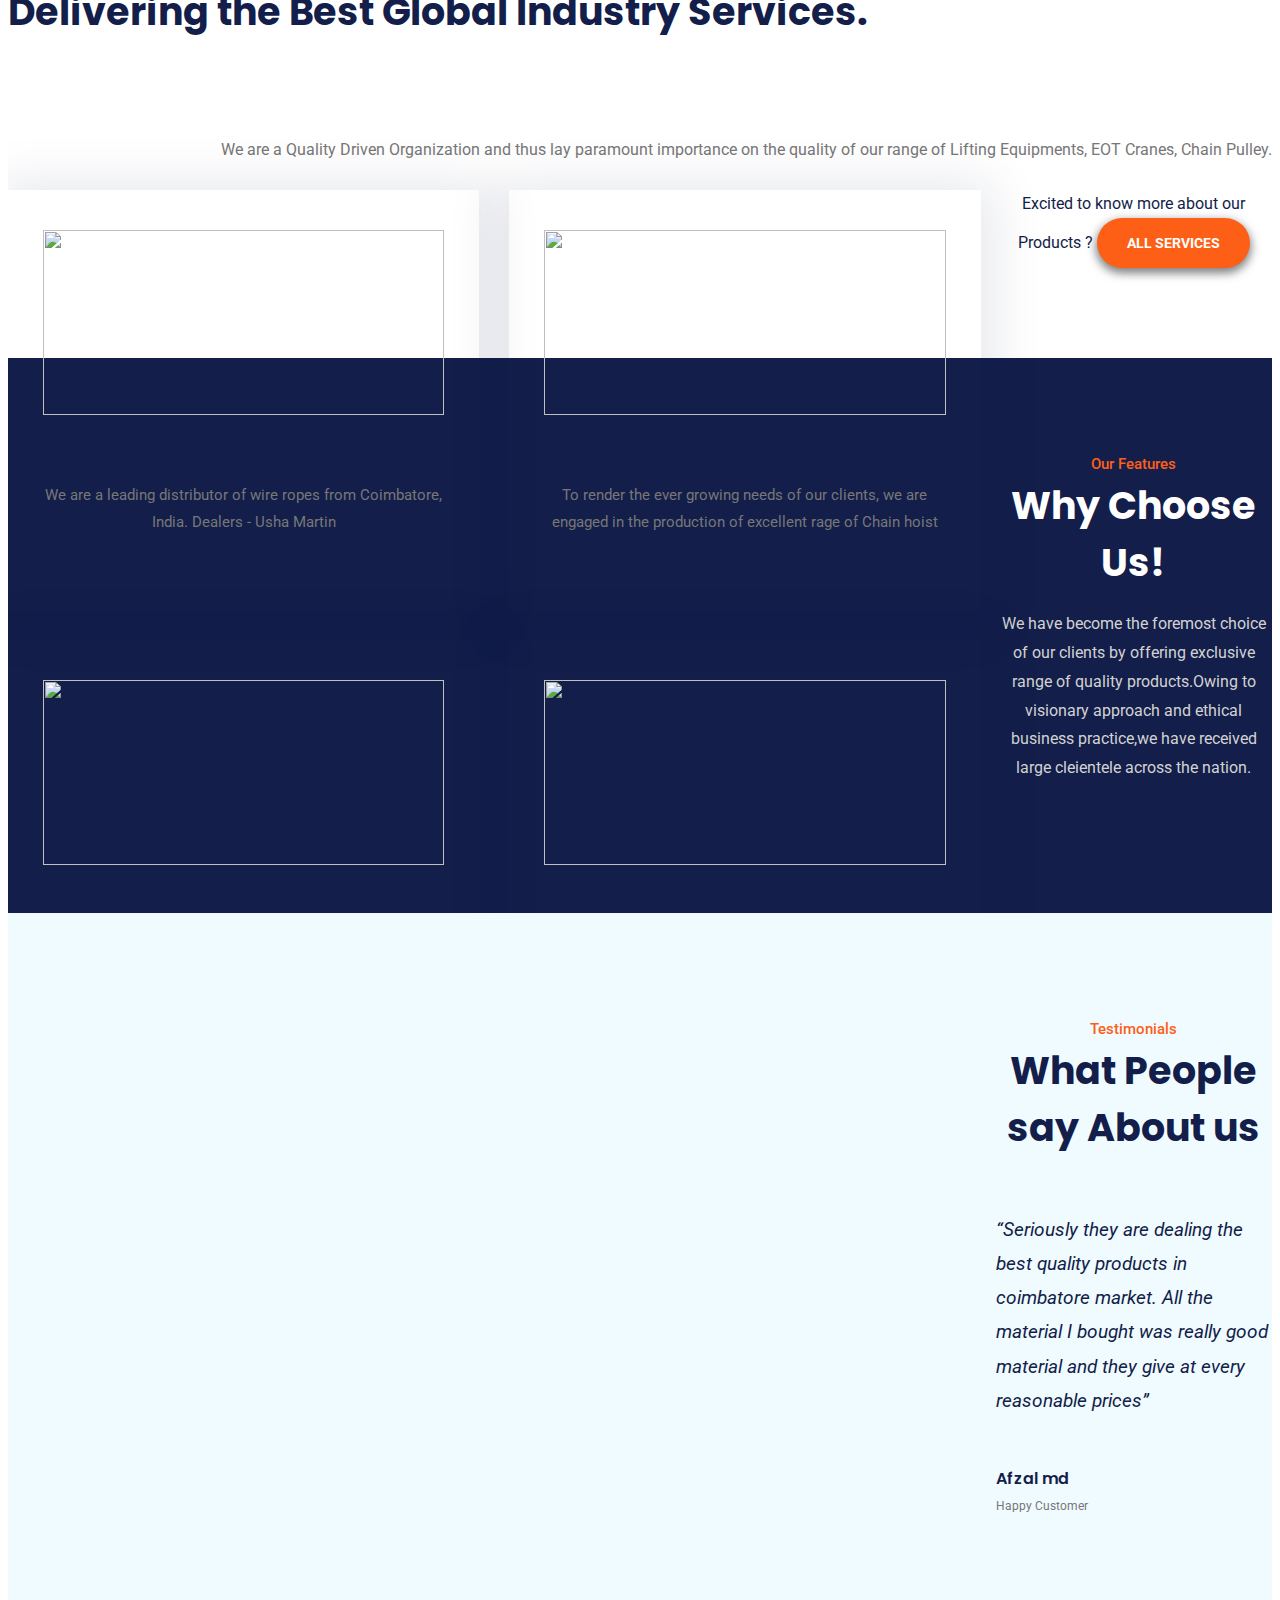
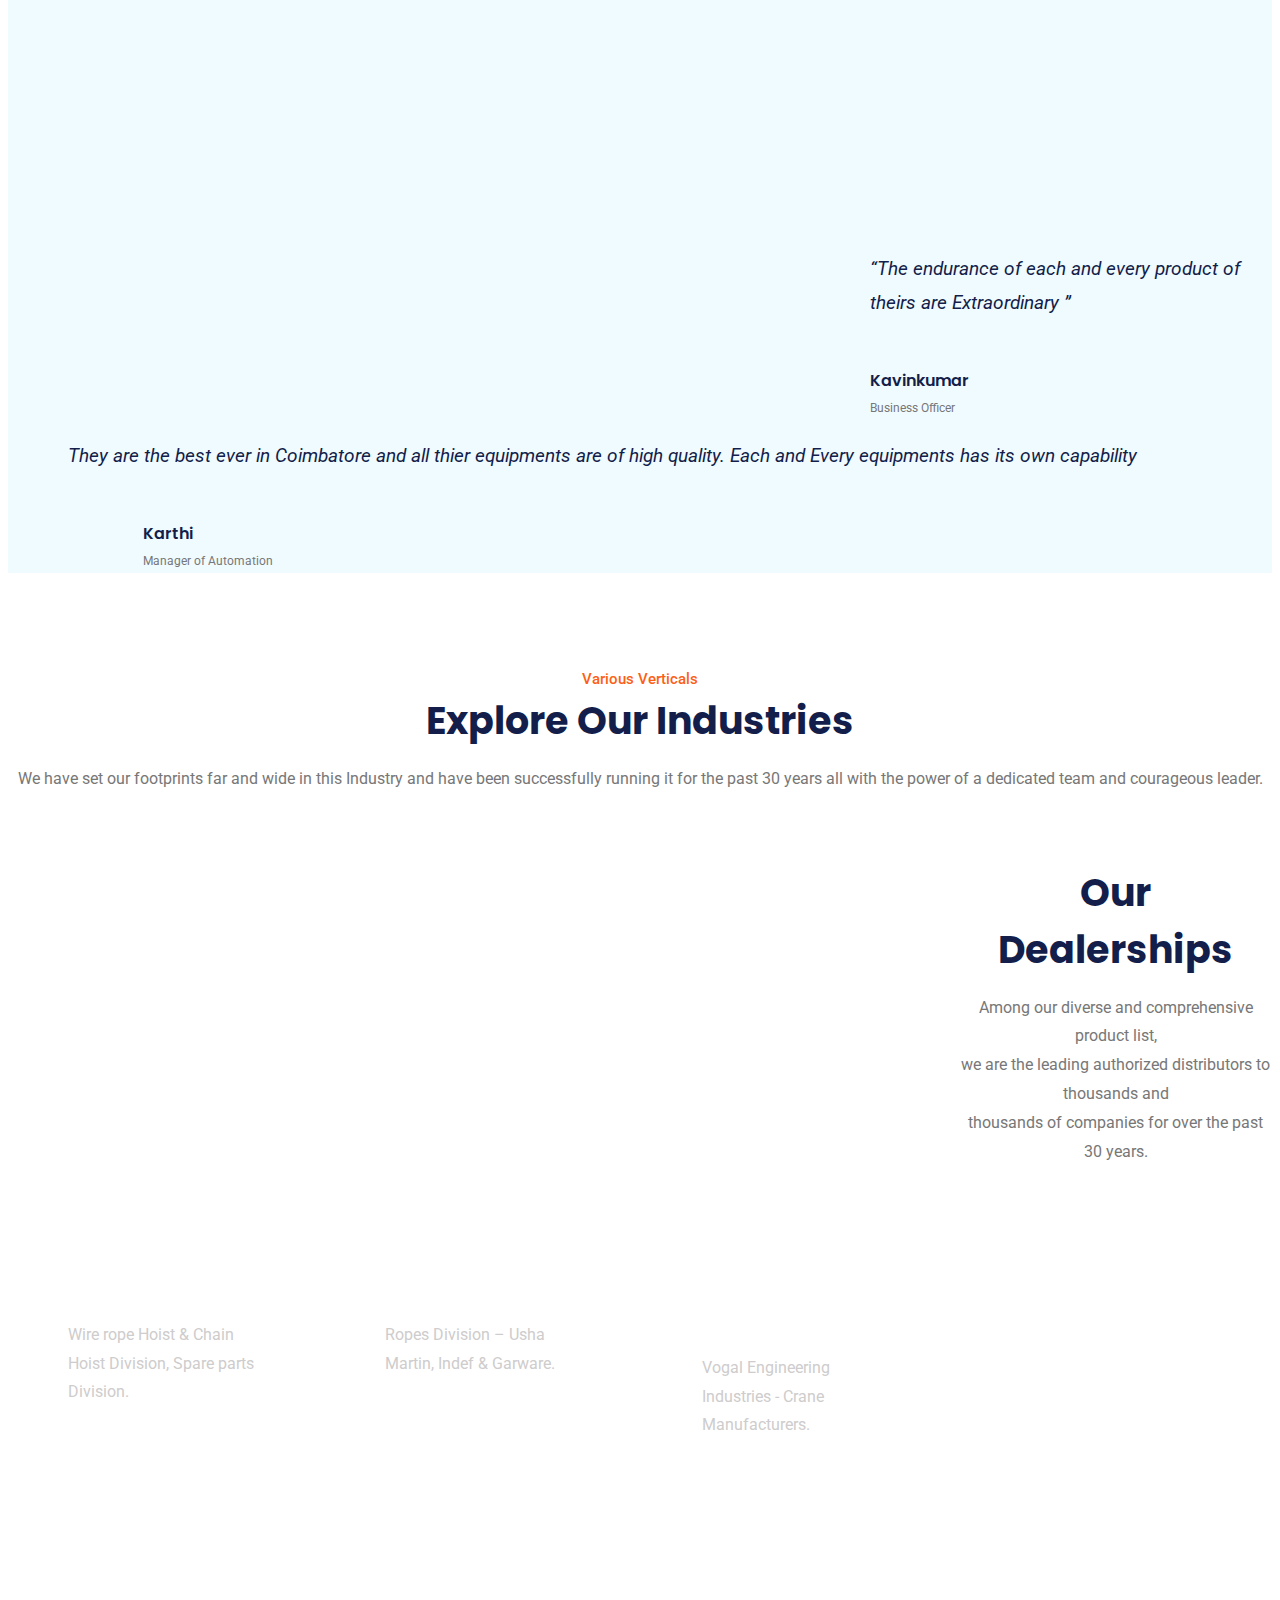
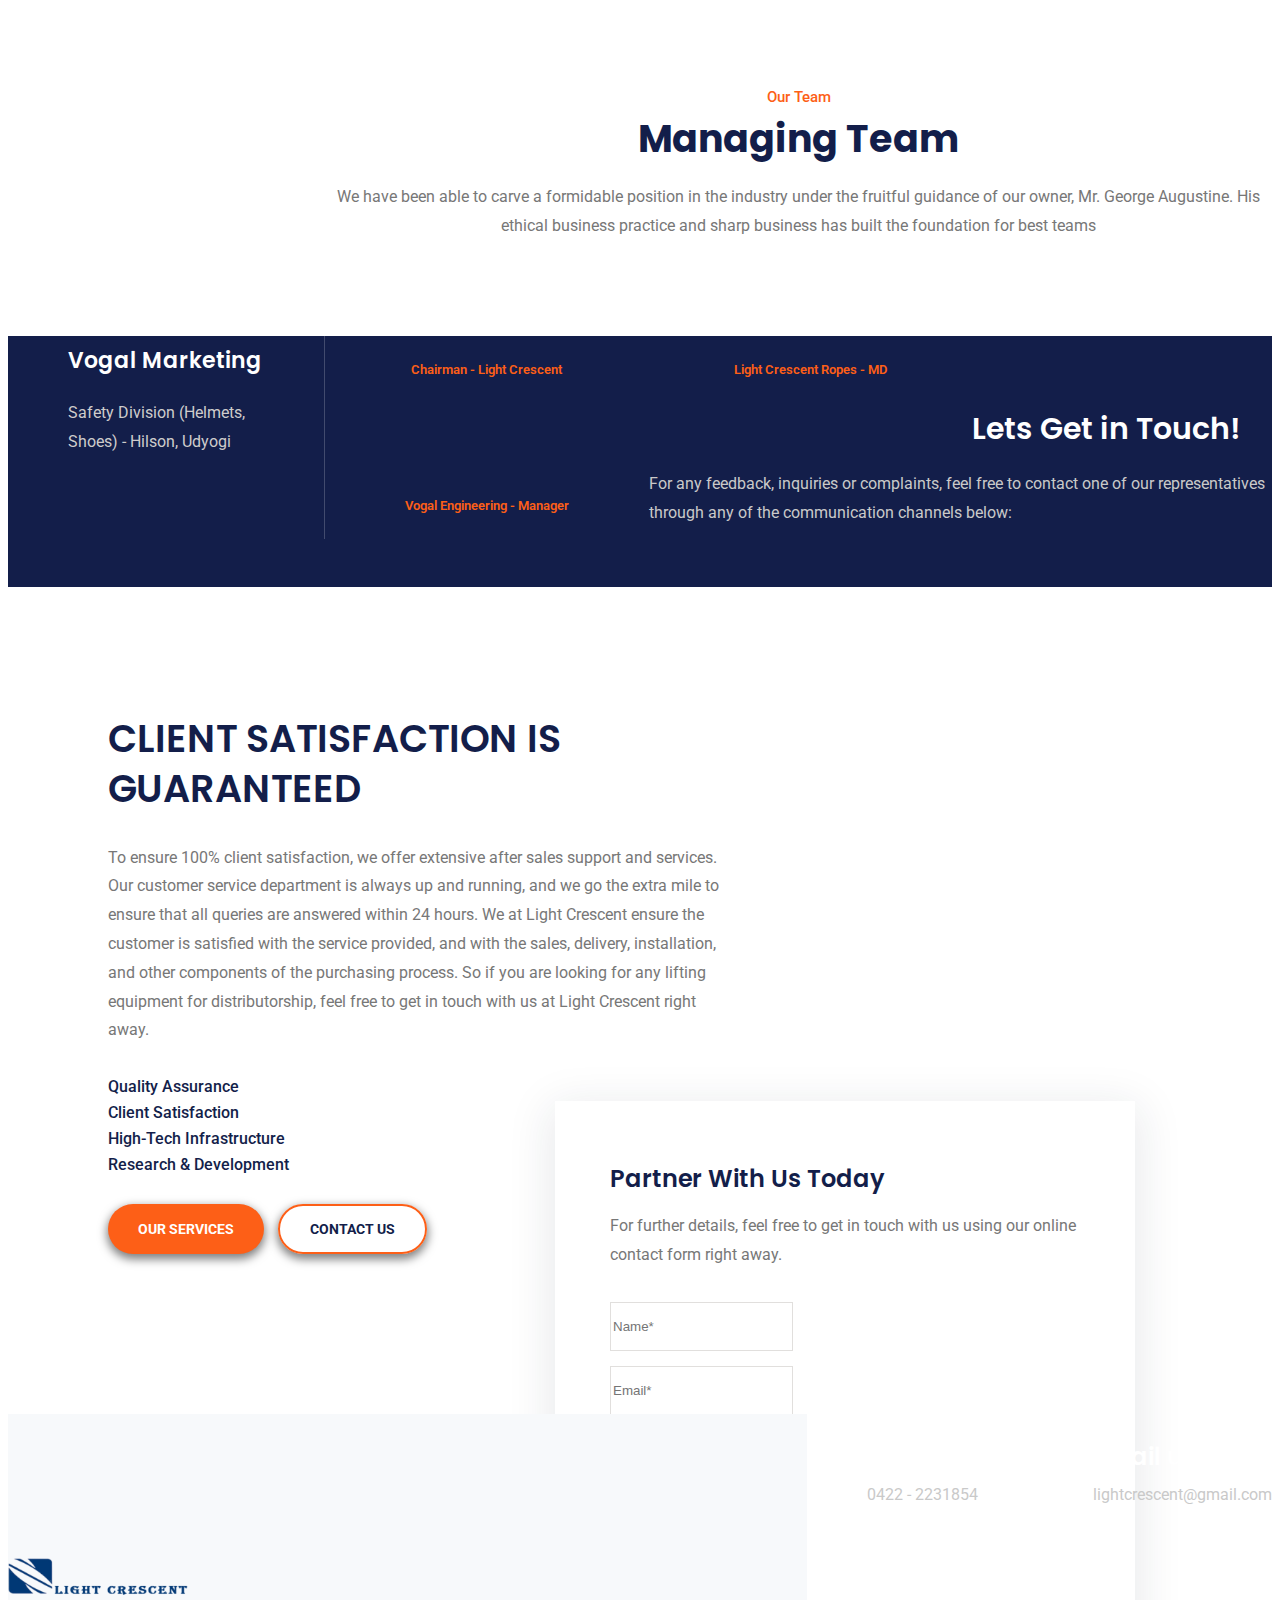
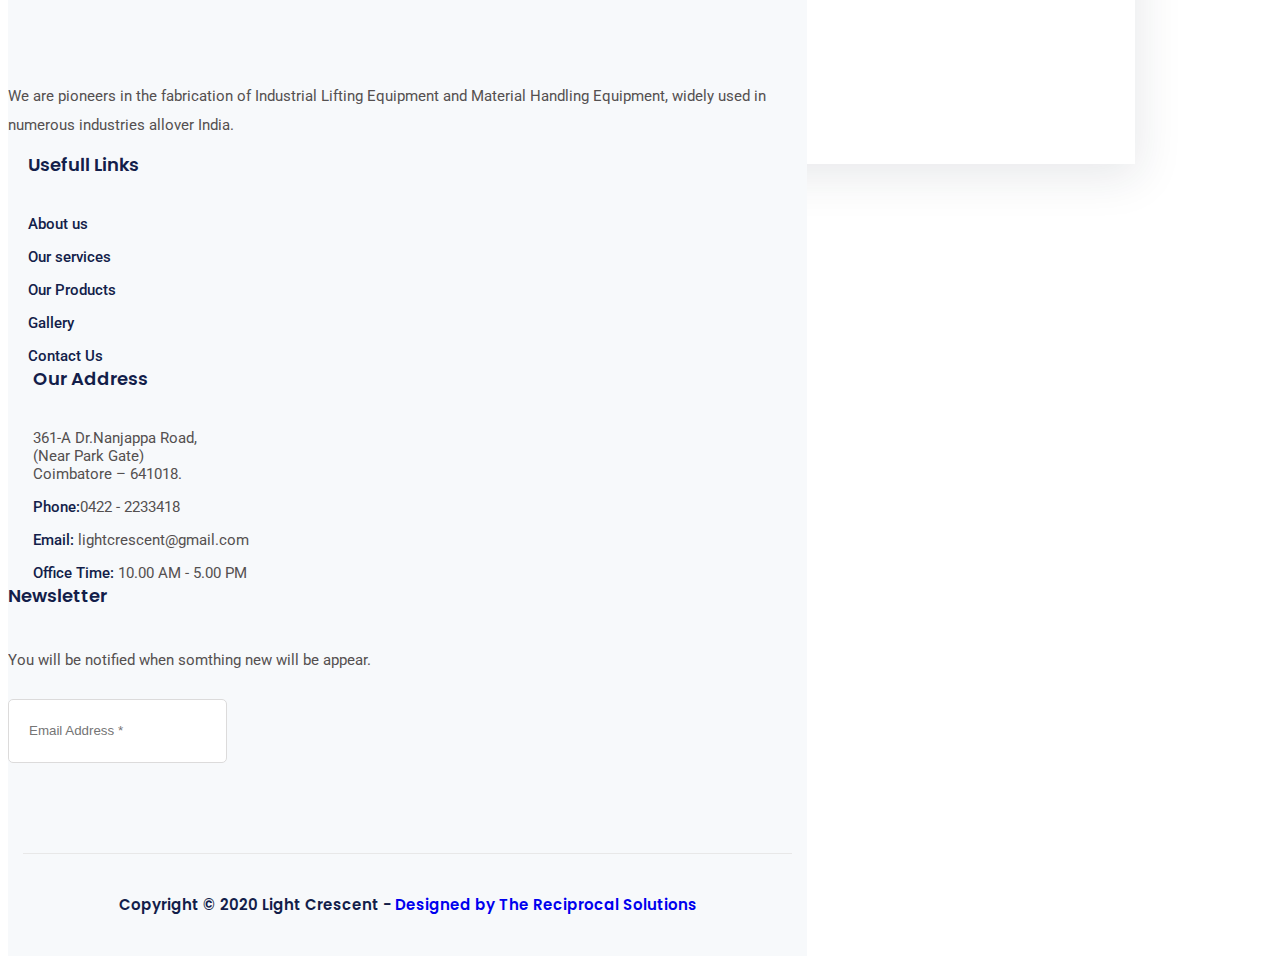
==== commit 43919623: "Merge pull request #3 from balaji-sivasakthi/patch-2" ====
--- a/index.html
+++ b/index.html
@@ -142,10 +142,10 @@
                         </div>
                         <div class="contact">
                             <div class="call">
-                                <a href="tel:9498051820">
+                                <a href="tel:04222231854">
                                     <i class="fi flaticon-call"></i>
                                     <p>Call us anytime</p>
-                                    <h5>94980 51820</h5>
+                                    <h5>0422 - 2231854</h5>
                                 </a>
                             </div>
                             <a href="contact.html" class="theme-btn">Contact us</a>
@@ -153,6 +153,8 @@
                     </div>
                 </div><!-- end of container -->
             </nav>
+            <h4 class="text-center">Phone No: 
+                0422 - 2231854</h4>
         </header>
         <!-- end of header -->
 
@@ -162,7 +164,7 @@
             <div class="swiper-container">
                 <div class="swiper-wrapper">
                     <div class="swiper-slide">
-                        <div class="slide-inner slide-bg-image" data-background="images/bgm3.png">
+                        <div class="slide-inner slide-bg-image" data-background="images/hero.png">
                             <div class="container">
                                 <div data-swiper-parallax="300" class="slide-title">
                                     <h2>A Global provider of Lifting Eqiupments for Industrial sectors. </h2>
@@ -707,18 +709,7 @@
                                     <span>Vogal Engineering - Manager</span>
                                 </div>
                             </div>
-                            <div class="grid">
-                                <div class="img-social">
-                                    <div class="img-holder">
-                                        <img src="images/team/4.JPG"" alt>
-                                    </div>
-                                    
-                                </div>
-                                <div class="details">
-                                    <h3>Mr. Sibi</h3>
-                                    <span>Light Crescent - Manager</span>
-                                </div>
-                            </div>
+                            
                         </div>
                     </div>
                 </div>
@@ -862,10 +853,10 @@
                     <div class="col col-lg-5 col-lg-offset-1 col-md-6">
                         <div class="contact-info">
                             <div>
-                                <a href="tel:9498051820">
+                                <a href="tel:04222231854">
                                     <i class="fi flaticon-call"></i>
                                     <h4>Call us</h4>
-                                    <p>94980 51820</p>
+                                    <p>0422 - 2231854</p>
                                 </a>
                             </div>
                             <div>
